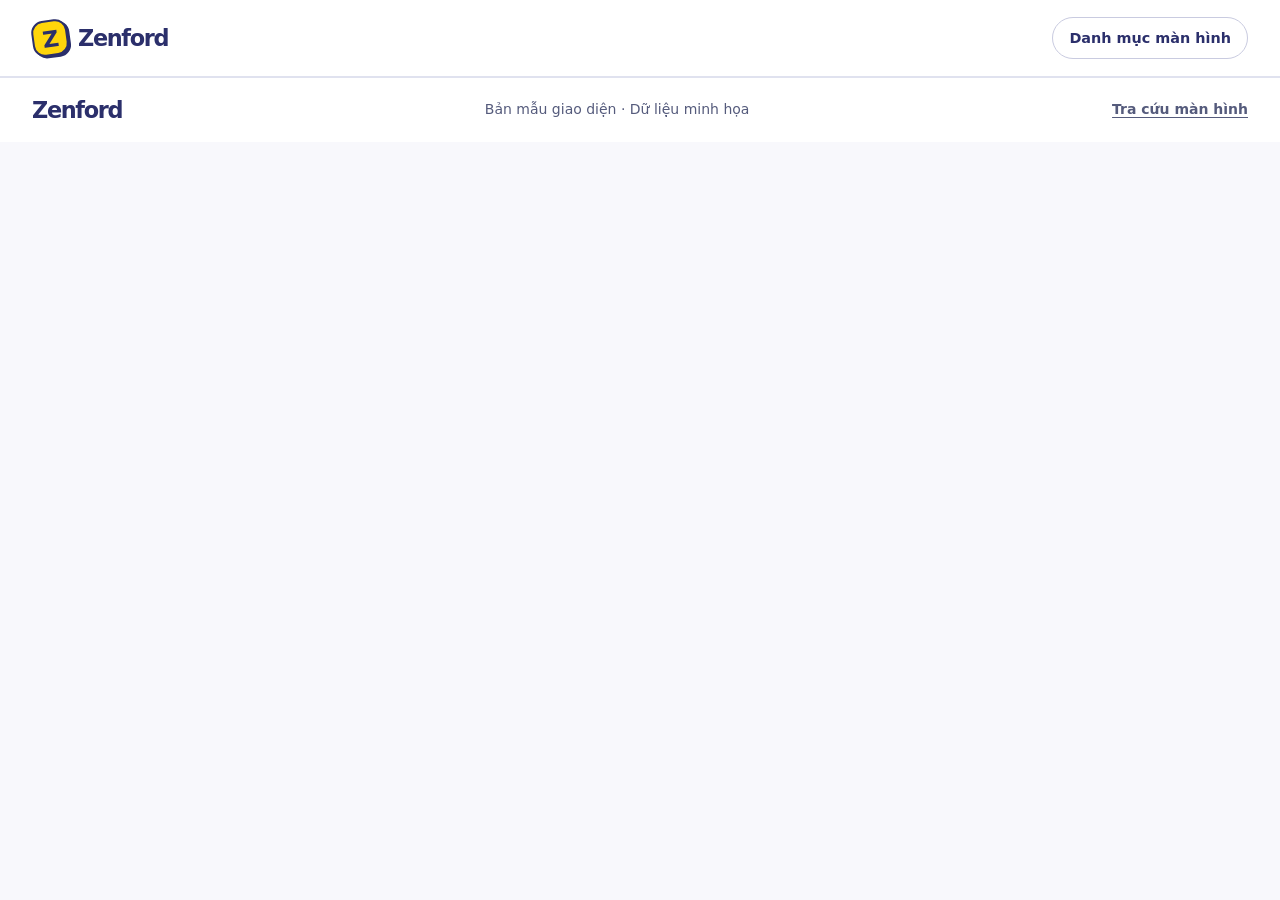
==== index.html @ 28d01273 "update" ====
<!doctype html>
<html lang="vi">
<head>
<meta charset="utf-8">
<meta name="viewport" content="width=device-width, initial-scale=1">
<meta name="description" content="Bản mẫu giao diện Zenford với hành trình học ngoại ngữ, xưởng học thuật và tuyển dụng.">
<title>Zenford · Bản mẫu giao diện</title>
<style>
:root{
  --ink:#2b2f6b;--text:#323759;--muted:#555b7c;--line:#e0e2ef;--page:#f8f8fc;
  --white:#fff;--lav:#f0eaff;--lav-deep:#dfd3ff;--sky:#ddf4ff;--mint:#dcf7e9;
  --yellow:#ffd50b;--butter:#fff5c9;--peach:#ffebe2;--green:#18634c;--red:#972f43;
  --r:22px;--shadow:0 9px 25px #2b2f6b0a;
  font:16px/1.55 "Segoe UI",system-ui,sans-serif;color:var(--text);background:var(--page);
}
*,*::before,*::after{box-sizing:border-box}
body,h1,h2,h3,p{margin:0}
h1,h2,h3,strong,b{color:var(--ink)}
h1,h2,h3{line-height:1.14;letter-spacing:-.035em}
h1{font-size:clamp(2rem,4.1vw,3.25rem);font-weight:800}
h2{font-size:clamp(1.35rem,2.5vw,1.8rem);font-weight:800}
h3{font-size:1.13rem}
a{color:var(--ink);text-decoration:none}
button,input,textarea,select{font:inherit;color:inherit}
button{cursor:pointer}
button:disabled{cursor:default;opacity:.55}
input:not([type=radio],[type=checkbox]),textarea,select{width:100%;min-width:0;border:1px solid #bdbfda;border-radius:12px;background:white;padding:10px 12px}
input[type=checkbox],input[type=radio]{accent-color:var(--ink)}
textarea{resize:vertical}
select{appearance:none;padding-right:30px;background:linear-gradient(45deg,transparent 50%,var(--ink) 51%) calc(100% - 16px) 50%/5px 5px no-repeat,linear-gradient(135deg,var(--ink) 50%,transparent 51%) calc(100% - 11px) 50%/5px 5px no-repeat,#fff}
input[type=file]{font-size:.875rem}
label{display:grid;gap:6px;font-size:.9rem;font-weight:650}
label.inline{display:flex;align-items:center;gap:8px}
:focus-visible{outline:3px solid #5846b4;outline-offset:3px}
[hidden]{display:none!important}
.skip{position:fixed;top:8px;left:8px;z-index:12;transform:translateY(-150%);background:white;padding:12px}
.skip:focus{transform:none}
.wrap{max-width:1320px;margin:auto;padding-inline:32px}
.top{background:white;border-bottom:1px solid var(--line)}
.top-inner{min-height:76px;display:flex;align-items:center;justify-content:space-between;gap:22px}
.brand{display:inline-flex;align-items:center;gap:10px;font-size:1.4rem;font-weight:850;letter-spacing:-.06em;white-space:nowrap}
.brand-mark{display:grid;place-items:center;width:36px;height:36px;border-radius:12px;transform:rotate(-8deg);background:var(--yellow);border:2px solid var(--ink);box-shadow:2px 2px 0 var(--ink);font-weight:900}
.nav,.actions,.chips{display:flex;align-items:center;gap:10px;flex-wrap:wrap}
.nav{gap:6px}
.nav a{padding:8px 12px;border-radius:11px;font-weight:700;font-size:.9rem}
.nav a:hover,.nav a[aria-current]{background:var(--lav)}
.button{display:inline-flex;align-items:center;justify-content:center;gap:7px;min-height:42px;padding:8px 16px;border:1px solid #c9cbe0;border-radius:999px;background:white;color:var(--ink);font-size:.9rem;font-weight:750;text-align:center}
.button:hover{background:var(--lav)}
.button.primary{background:var(--yellow);border:2px solid var(--ink);box-shadow:3px 3px 0 var(--ink)}
.button.primary:hover{background:#ffe052}
.button.dark{color:white;background:var(--ink);border-color:var(--ink)}
.button.danger{color:var(--red);border-color:#e4a3ae}
.button.small{min-height:34px;padding:4px 12px}
.pill{display:inline-flex;align-items:center;word-break:normal;gap:5px;padding:3px 9px;font-size:.8125rem;border-radius:99px;background:var(--lav);color:var(--ink);font-weight:750}
.pill.mint,.note.mint{background:var(--mint);color:var(--green)}
.pill.warn,.note.warn{background:var(--butter);color:#6b4600}
.pill.red,.note.red{background:#fde9ed;color:var(--red)}
.pill.gray{background:#eeeff5;color:var(--muted)}
.muted{color:var(--muted)}
.subtle,small{font-size:.875rem;color:var(--muted)}
.eyebrow{font-size:.78rem;font-weight:800;letter-spacing:.09em;text-transform:uppercase;color:#514485}
.hero{display:grid;grid-template-columns:1.12fr .88fr;align-items:center;gap:30px;background:var(--lav);border:1px solid var(--lav-deep);border-radius:34px;padding:clamp(24px,5vw,70px);min-height:390px;overflow:hidden}
.hero h1{font-size:clamp(2.75rem,6.3vw,5.4rem);line-height:.99;letter-spacing:-.069em;margin:12px 0 18px}
.highlight{background:linear-gradient(transparent 73%,#ffe77b 0);box-decoration-break:clone}
.hero p{max-width:54ch;margin-bottom:24px}
.visual{min-height:300px;position:relative;isolation:isolate;display:grid;align-items:center}
.visual-art{display:block;width:100%;height:100%;object-fit:cover;border-radius:26px;position:absolute;inset:0;z-index:-1}
.visual-board{background:white;border:1.5px solid var(--ink);box-shadow:6px 7px 0 #bbaae8;border-radius:20px;padding:18px;margin:auto;width:min(290px,88%);transform:rotate(4deg)}
.visual.has-art .visual-board{align-self:end;margin:0 0 0 auto;width:min(240px,72%);padding:13px;transform:rotate(3deg)}
.fake-progress,progress{width:100%;height:9px;border-radius:999px;background:#e8e3f6;overflow:hidden;border:0;display:block;accent-color:#6652ac}
.fake-progress>span{display:block;height:100%;background:#8062d1;border-radius:999px}
.section{margin-top:30px}
.section-title{display:flex;justify-content:space-between;align-items:baseline;gap:12px;margin-bottom:14px;flex-wrap:wrap}
.tiles,.grid2,.grid3,.grid4{display:grid;gap:16px;align-items:start}
.tiles,.grid3{grid-template-columns:repeat(3,minmax(0,1fr))}
.grid2{grid-template-columns:repeat(2,minmax(0,1fr))}
.grid4{grid-template-columns:repeat(4,minmax(0,1fr))}
.tiles{align-items:stretch}
.tile{display:flex;flex-direction:column;align-items:flex-start;gap:11px;min-height:200px;padding:22px;border:1px solid var(--line);border-radius:var(--r);background:white;box-shadow:var(--shadow)}
.tile:hover{border-color:#8878bf;box-shadow:0 8px 24px #2b2f6b16}
.tile .end{margin-top:auto;font-size:.875rem;font-weight:800;color:var(--ink)}
.tile-icon,.avatar{display:inline-grid;place-items:center;width:42px;height:42px;border-radius:13px;background:var(--lav);color:var(--ink);font-weight:850;flex:none}
.tile-icon.mint,.avatar.mint{background:var(--mint)}
.tile-icon.sky{background:var(--sky)}
.tile-icon.yellow,.avatar.yellow{background:var(--butter)}
.home{padding-top:28px;padding-bottom:48px}
.workspace{display:grid;grid-template-columns:236px minmax(0,1fr);gap:25px;padding-top:25px;padding-bottom:40px}
.side{border:1px solid var(--line);background:white;border-radius:var(--r);padding:14px;position:sticky;top:16px;max-height:calc(100vh - 35px);overflow:auto}
.side-title{padding:8px 8px 13px;border-bottom:1px solid var(--line);margin-bottom:8px}
.side a{display:block;border-radius:10px;padding:9px 10px;font-size:.875rem;font-weight:700}
.side a:hover,.side a[aria-current]{background:var(--lav)}
.side .divider{margin:10px 0;border-top:1px solid var(--line)}
.stack{display:grid;gap:16px;align-content:start;min-width:0}
.compact{gap:9px}
.head{display:flex;justify-content:space-between;align-items:end;gap:15px;flex-wrap:wrap;margin-bottom:6px}
.head h1{margin:5px 0 6px}
.bread{font-size:.875rem;font-weight:700;color:var(--muted);display:flex;gap:8px;align-items:center;flex-wrap:wrap}
.card{padding:20px;border:1px solid var(--line);border-radius:var(--r);background:white;box-shadow:var(--shadow);min-width:0}
.card.tinted{background:var(--lav);border-color:var(--lav-deep)}
.card.sky{background:var(--sky)}
.card.mint{background:var(--mint)}
.card p + p{margin-top:8px}
.split{display:grid;grid-template-columns:minmax(0,1.65fr) minmax(235px,1fr);gap:16px;align-items:start}
.note{border-radius:13px;padding:11px 13px;background:var(--lav);font-size:.9rem}
.note strong{color:inherit}
.stepbar{display:flex;flex-wrap:wrap;gap:8px}
.stepbar a{flex:1 1 135px;padding:10px 12px;background:white;border:1px solid var(--line);border-radius:13px;font-size:.9rem;font-weight:750}
.stepbar a[aria-current]{border-color:#8774ca;background:var(--lav)}
.stepbar .done{background:var(--mint)}
.row{display:flex;align-items:center;justify-content:space-between;gap:10px;flex-wrap:wrap}
.row.start{justify-content:flex-start}
.rule{border:0;border-top:1px solid var(--line);margin:0}
.option{display:flex;align-items:center;gap:10px;border:1px solid var(--line);padding:12px;border-radius:12px}
.option:has(input:checked){background:var(--lav);border-color:#8c79c9}
.dialogue{background:var(--lav);border-radius:18px 18px 18px 4px;padding:13px}
.dialogue.you{background:var(--sky);border-radius:18px 18px 4px 18px;margin-left:13%}
.table-scroll{overflow:auto}
table{width:100%;border-collapse:collapse;text-align:left;font-size:.9rem}
th,td{padding:10px 9px;border-bottom:1px solid var(--line);vertical-align:top}
th{font-weight:750;color:var(--ink);background:#f8f7fc}
td a,details a,.text-link{font-weight:750;text-decoration:underline;text-underline-offset:3px}
tr.selected td{background:var(--lav)}
th:first-child,td:first-child{padding-left:12px}
.metric{background:#f8f7fc;border:1px solid var(--line);border-radius:14px;padding:12px;min-width:0}
.metric b{display:block;font-size:1.65rem;line-height:1.15}
.timeline{list-style:none;margin:0;padding:0;display:grid;gap:9px}
.timeline li{display:grid;grid-template-columns:34px minmax(0,1fr) auto;align-items:center;gap:9px;padding:9px;border:1px solid var(--line);border-radius:13px}
.timeline li.active{background:var(--lav);border-color:#9b88d9}
.timeline .avatar{width:32px;height:32px;border-radius:10px;font-size:.875rem}
.timeline li p{line-height:1.25}
.history{border-left:2px solid #d9d0f6;margin:0 0 0 6px;padding-left:17px}
.history li{margin:7px 0}
.sheet{padding:18px;background:#faf9ff;border:1px solid var(--line);border-radius:13px}
blockquote{margin:3px 0 0;border-left:3px solid #c6b9ee;padding-left:11px;color:var(--muted);font-size:.9rem}
fieldset{margin:0;border:0;padding:0;min-width:0}
legend{margin-bottom:8px;font-weight:700;color:var(--ink)}
details summary{cursor:pointer;font-weight:760;color:var(--ink)}
details[open]>summary{margin-bottom:9px}
.linklist{list-style:none;padding:0;margin:0;display:grid;gap:5px}
.linklist a{display:block;border-radius:9px;padding:7px 8px;font-size:.875rem;background:#f8f7fc}
.linklist a:hover{background:var(--lav)}
.footer{background:white;border-top:1px solid var(--line)}
.foot-inner{display:flex;justify-content:space-between;align-items:center;gap:12px;flex-wrap:wrap;min-height:64px}
.toast{position:fixed;z-index:10;bottom:16px;right:16px;background:var(--ink);color:white;border-radius:14px;padding:11px 16px;max-width:min(430px,calc(100% - 32px));box-shadow:var(--shadow)}
dialog{width:min(460px,calc(100% - 28px));padding:22px;border:1px solid var(--line);border-radius:var(--r);color:var(--text);box-shadow:var(--shadow)}
dialog::backdrop{background:#201d48a3}
@media(max-width:1050px){.workspace{grid-template-columns:190px minmax(0,1fr);gap:16px}.wrap{padding-inline:22px}.hero{min-height:360px}.split{grid-template-columns:minmax(0,1.4fr) minmax(205px,1fr)}}
@media(max-width:790px){.top-inner{padding-block:10px;flex-wrap:wrap;gap:8px}.nav{order:3;width:100%;flex-wrap:nowrap;overflow:auto}.nav a{white-space:nowrap}.workspace{grid-template-columns:minmax(0,1fr)}.side{position:static;max-height:none;display:flex;gap:2px;overflow:auto;padding:8px}.side-title,.side .divider{display:none}.side a{white-space:nowrap}.hero{padding:26px;gap:12px}.visual{min-height:216px}.tiles,.grid3{grid-template-columns:repeat(2,minmax(0,1fr))}.grid4{grid-template-columns:repeat(2,minmax(0,1fr))}}
@media(max-width:550px){.wrap{padding-inline:14px}.hero,.split,.grid2,.tiles,.grid3{grid-template-columns:minmax(0,1fr)}.hero h1{font-size:clamp(2.4rem,10vw,3.6rem)}.visual{min-height:200px}.tile{min-height:auto}.card{padding:14px}.section{margin-top:22px}.timeline li{grid-template-columns:30px minmax(0,1fr)}.timeline li>.pill{grid-column:2;justify-self:start}.head{align-items:start}}
@media print{.top,.side,.footer,.skip,.actions,.toast{display:none!important}.workspace{display:block;padding:0}.card{box-shadow:none}.wrap{max-width:none}.page{background:white}}
</style>
</head>
<body>
<a class="skip" href="#main">Đến nội dung chính</a>
<header class="top"><div class="wrap top-inner">
  <a class="brand" href="#SCR-M08-01"><span class="brand-mark" aria-hidden="true">Z</span>Zenford</a>
  <nav class="nav" id="top-nav" aria-label="Hành trình chính"></nav>
  <a class="button" href="#danh-muc">Danh mục màn hình</a>
</div></header>
<main id="main" tabindex="-1"></main>
<footer class="footer"><div class="wrap foot-inner"><a class="brand" href="#SCR-M08-01">Zenford</a><span class="subtle">Bản mẫu giao diện · Dữ liệu minh họa</span><a class="text-link subtle" href="#danh-muc">Tra cứu màn hình</a></div></footer>
<div id="toast" class="toast" role="status" hidden></div>
<dialog id="decision"><form id="decision-form" class="stack"><h2 id="decision-title"></h2><div id="decision-fields" class="stack compact"></div><div class="actions"><button type="button" class="button" data-action="close-dialog">Hủy</button><button class="button primary" type="submit">Xác nhận</button></div></form></dialog>
<noscript><p class="wrap">Vui lòng bật JavaScript để mở danh mục và chuyển giữa các màn hình mẫu.</p></noscript>
<!-- UX-02 DATA -->
<script>
"use strict";
const data = JSON.parse(document.getElementById("ux-data").textContent);
const screens = new Map(data.screens.map(screen => [screen.id, screen]));
const main = document.getElementById("main");
const toast = document.getElementById("toast");
const dialog = document.getElementById("decision");
const shortcuts = [
  ["SCR-M42-01", "Học với AI", "A", "yellow", "Chuẩn bị trước buổi học", "Chẩn đoán nhanh, học phần còn yếu và luyện nói cùng AI Tutor.", "Mở Pre-class"],
  ["SCR-M16-03", "Xưởng học thuật", "✦", "mint", "Sản xuất học liệu", "Giao đề bài, chọn mô hình cho từng agent và xem cách bản nháp được sửa qua kiểm định.", "Mở xưởng học thuật"],
  ["SCR-M29-04", "AI review CV", "CV", "sky", "Đánh giá hồ sơ ứng viên", "Đối chiếu điểm AI với bằng chứng trong CV và ghi nhận quyết định của Nhân sự.", "Mở bảng xếp hạng"]
];
const featuredPortals = {
  "Website công khai":"SCR-M08-01", "Cổng học viên":"SCR-M42-01", "Màn học AI":"SCR-M42-02",
  "Cổng giáo viên":"SCR-M42-05", "Admin CRM":"SCR-M16-03"
};
const groupEntries = {
  "Học liệu":"SCR-M16-03","Nhân sự":"SCR-M29-04","Cấu hình AI":"SCR-M17-01",
  "Lịch dạy":"SCR-M42-05","Pre-class":"SCR-M42-02"
};
const escape = value => String(value ?? "").replace(/[&<>"']/g, char => ({
  "&":"&amp;","<":"&lt;",">":"&gt;",'"':"&quot;","'":"&#39;"
})[char]);
const fold = value => String(value ?? "").normalize("NFD").replace(/[\u0300-\u036f]/g, "").toLowerCase().replaceAll("đ", "d");
const link = (id, label, style = "") => `<a class="button ${style}" href="#${id}">${escape(label)}</a>`;
const button = (action, label, style = "") => `<button type="button" class="button ${style}" data-action="${action}">${escape(label)}</button>`;
const pill = (label, style = "") => `<span class="pill ${style}">${escape(label)}</span>`;
const note = (content, style = "") => `<div class="note ${style}">${content}</div>`;
const card = (content, style = "") => `<section class="card stack ${style}">${content}</section>`;
const table = (columns, rows) => `<div class="table-scroll" tabindex="0" role="region" aria-label="Bảng dữ liệu mẫu"><table><thead><tr>${columns.map(c => `<th scope="col">${escape(c)}</th>`).join("")}</tr></thead><tbody>${rows.map(row => `<tr${row.selected ? ' class="selected"' : ""}>${row.map(cell => `<td>${cell}</td>`).join("")}</tr>`).join("")}</tbody></table></div>`;
const options = (items, selected) => items.map(item => `<option${item === selected ? " selected" : ""}>${escape(item)}</option>`).join("");
const field = (label, values, selected) => `<label>${escape(label)}<select>${options(values, selected)}</select></label>`;
const metric = (value,label) => `<div class="metric"><b>${escape(value)}</b><span class="subtle">${escape(label)}</span></div>`;
const routeFamily = id => {
  if (/^SCR-M42-|^pre-done$/.test(id)) return "pre";
  if (/^SCR-M1[67]-/.test(id)) return "academic";
  if (/^SCR-M29-/.test(id)) return "cv";
  return "";
};

function pageHeading(screen, title = screen.name, summary = screen.purpose, actions = "") {
  return `<header class="head"><div><div class="bread"><a href="#danh-muc">Danh mục</a><span aria-hidden="true">/</span><span>${escape(screen.portal)}</span></div><h1>${escape(title)}</h1><p class="muted">${escape(summary)}</p></div>${actions ? `<div class="actions">${actions}</div>` : ""}</header>`;
}

const familyMenus = {
  pre: [["SCR-M42-01","Việc hôm nay"],["SCR-M42-02","Chẩn đoán"],["SCR-M42-03","Dạy nền"],["SCR-M42-04","Luyện tập"],["SCR-M42-05","Tiến độ của lớp"],["SCR-M42-07","Báo cáo giáo viên"]],
  academic: [["SCR-M16-03","Đề bài học thuật"],["SCR-M16-04","Tạo đề bài"],["SCR-M17-04","Pipeline AI"],["SCR-M17-03","Cấu hình agent"],["SCR-M17-07","Báo cáo kiểm định"],["SCR-M17-08","Duyệt thủ công"]],
  cv: [["SCR-M29-02","Tin tuyển dụng"],["SCR-M29-01","Trang ứng tuyển"],["SCR-M29-03","Tiêu chí lọc CV"],["SCR-M29-04","Xếp hạng CV"],["SCR-M29-07","Pipeline ứng viên"]]
};

function workspace(screen, content, additional = []) {
  const portal = data.nav.find(entry => entry.portal === screen.portal);
  const family = routeFamily(screen.id);
  const items = familyMenus[family] || (portal?.groups || []).map(group => {
    const target = group.codes.includes(screen.id) ? screen.id : groupEntries[group.name] || group.codes[0];
    return [target,group.name];
  });
  const links = [...items, ...additional].map(([id, label]) =>
    `<a href="#${id}"${screen.id === id ? ' aria-current="page"' : ""}>${escape(label)}</a>`).join("");
  return `<div class="wrap workspace"><aside><nav class="side" aria-label="Điều hướng khu vực"><div class="side-title"><strong>${escape(screen.portal)}</strong></div>${links}<div class="divider"></div><a href="#danh-muc">Danh mục màn hình</a></nav></aside><div class="stack">${content}</div></div>`;
}

function home() {
  return `<div class="wrap home">
    <section class="hero"><div><div class="eyebrow">Học ngoại ngữ trực tuyến</div><h1>Mỗi buổi học,<br><span class="highlight">một bước tiến.</span></h1>
    <p>Chuẩn bị với AI, thực hành cùng giáo viên và ôn lại theo tiến độ của em.</p>
    <div class="actions">${link("SCR-M42-01","Học với AI","primary")}${link("SCR-M08-03","Xem lộ trình")}</div></div>
    <div class="visual" id="home-visual"><div class="visual-board stack compact"><div class="row">${pill("Pre-class","mint")}<small>Tiếng Anh · A2</small></div>
    <h3>Ordering at a café</h3><div class="fake-progress" role="img" aria-label="Tiến độ minh họa, một trong ba phần"><span style="width:33%"></span></div><small>Chẩn đoán · Dạy nền · Luyện tập</small></div></div></section>
    <section class="section"><div class="section-title"><h2>Khám phá các hành trình</h2><a class="text-link subtle" href="#danh-muc">Xem toàn bộ màn hình</a></div>
    <div class="tiles">${shortcuts.map(([id,name,icon,tone,title,desc,cta]) => `<a class="tile" href="#${id}"><span class="tile-icon ${tone}" aria-hidden="true">${icon}</span><div class="eyebrow">${name}</div><h3>${title}</h3><p class="subtle">${desc}</p><span class="end">${cta}</span></a>`).join("")}</div></section>
    <section class="section"><div class="section-title"><h2>Lộ trình theo ngôn ngữ</h2></div><div class="actions">${["Tiếng Anh","Tiếng Trung","Tiếng Nhật","Tiếng Hàn","Tiếng Việt"].map(name=>link("SCR-M08-03",name)).join("")}${link("SCR-M08-05","Kiểm tra trình độ","dark")}</div></section>
  </div>`;
}

function catalog() {
  return `<div class="wrap home stack"><header class="head"><div><div class="bread"><a href="#SCR-M08-01">Trang chủ</a></div><h1>Danh mục màn hình</h1><p class="muted">Tìm theo tên, mã hoặc khu vực trong wireframe UX-02.</p></div></header>
  <div class="card grid2"><label>Tìm màn hình<input id="catalog-query" type="search" placeholder="Ví dụ: Pre-class, SCR-M17-04"></label><label>Khu vực<select id="catalog-portal">${options(["Tất cả khu vực", ...data.nav.map(p=>p.portal)])}</select></label></div>
  <div id="catalog-results" class="stack"></div></div>`;
}

function renderCatalogResults() {
  const query = fold(document.getElementById("catalog-query").value.trim());
  const portalFilter = document.getElementById("catalog-portal").value;
  let count = 0;
  const entries = data.nav.map(portal => {
    if (portalFilter !== "Tất cả khu vực" && portal.portal !== portalFilter) return "";
    let portalCount = 0;
    const groups = portal.groups.map(group => {
      const matches = group.codes.map(id => screens.get(id)).filter(screen =>
        fold([screen.id, screen.name, screen.menu, screen.modName, portal.portal].join(" ")).includes(query));
      count += matches.length;
      portalCount += matches.length;
      return matches.length ? `<details${query ? " open" : ""}><summary>${escape(group.name)} <small>· ${matches.length}</small></summary>
        <ul class="linklist">${matches.map(s => `<li><a href="#${s.id}">${escape(s.name)} <small>· ${s.id}</small></a></li>`).join("")}</ul></details>` : "";
    }).join("");
    return portalCount ? card(`<div class="row"><h2>${escape(portal.portal)}</h2>${link(featuredPortals[portal.portal] || portal.groups[0].codes[0],"Mở khu vực","small")}</div><div class="grid2">${groups}</div>`) : "";
  }).join("");
  document.getElementById("catalog-results").innerHTML = `<p role="status" class="subtle">${count} màn hình</p>${entries || card("<p>Không tìm thấy màn hình phù hợp.</p>")}`;
}

const demoValues = {
  "ngôn ngữ":"Tiếng Anh","trình độ":"A2","khối":"Giao tiếp hằng ngày","lớp":"ENG-A2-07","học viên":"Minh Anh",
  "trạng thái":"Đang xử lý","tên":"Giao tiếp tại quán cà phê","tiêu đề":"Giao tiếp tại quán cà phê","kỹ năng":"Nói",
  "ngày":"24/11/2026","thời gian":"18:30","email":"minh.anh@example.test","điểm":"82/100","số tiền":"450.000 ₫",
  "giá":"450.000 ₫","vai trò":"Điều phối","mã":"ZF-024","phiên bản":"v1.0","gói":"Học với AI"
};
const examplesByPortal = {
  "Website công khai":"Tiếng Anh giao tiếp A2",
  "Cổng học viên":"Minh Anh · ENG-A2-07",
  "Màn học AI":"Ordering at a café",
  "Cổng phụ huynh":"Minh Anh · Tiếng Anh A2",
  "Cổng giáo viên":"ENG-A2-07 · Buổi 05",
  "Cổng CTV":"Mã giới thiệu ZF-CTV-024",
  "Admin CRM":"Hồ sơ ZF-024",
  "Email/PDF mẫu":"Zenford · ENG-A2-07"
};
const fieldsFrom = (heading, limit = 5) => (heading.split(":").slice(1).join(":") || "")
  .split(/[,;]|\s+\/\s+/).map(item=>item.trim()).filter(Boolean).slice(0,limit);
const sampleFor = (fieldName, screen) => {
  const key = Object.keys(demoValues).find(label => fold(fieldName).includes(fold(label)));
  return key ? demoValues[key] : examplesByPortal[screen.portal] || "Zenford · ZF-024";
};

function screenNeighbors(screen) {
  const group = data.nav.find(p=>p.portal === screen.portal)?.groups.find(g=>g.codes.includes(screen.id));
  const related = data.screens.filter(s => s.id !== screen.id && s.mod === screen.mod);
  const ids = [...new Set([...(group?.codes || []), ...related.map(s => s.id)])].filter(id=>id !== screen.id);
  return ids.map(id => screens.get(id));
}

function genericComponent(item, screen, neighbors) {
  const normalized = fold(item);
  const kind = item.split(":")[0];
  const description = item.slice(kind.length + 1).trim();
  const fields = fieldsFrom(item);
  if (/^(nut|cac nut|thanh nut)/.test(normalized)) {
    const labels = (fields.length ? fields : [item.replace(/^(Các nút|Thanh nút|Nút)\s*/i,"")]).filter(Boolean);
    return `<div class="actions">${labels.map(label => {
      const key = fold(label);
      const exact = neighbors.find(screen => fold(screen.name) === key);
      const begins = key.length >= 4 && neighbors.find(screen => fold(screen.name).startsWith(key + " "));
      const target = exact || begins;
      return target ? link(target.id,label) : button("generic", label);
    }).join("")}</div>`;
  }
  if (/^(bang|danh sach|luoi)/.test(normalized) && fields.length > 1) {
    return card(`<h3>${escape(kind)}</h3>${table(fields,[fields.map(f=>escape(sampleFor(f,screen)))])}`);
  }
  if (/^(truong|form|bo loc|loc|chon|tim kiem|o tim)/.test(normalized)) {
    const labels = fields.length ? fields : [item.replace(/^(Trường|Form|Bộ lọc|Lọc|Chọn|Tìm kiếm|Ô tìm)\s*/i,"") || kind];
    return card(`<div class="grid2">${labels.map(name => /^(bo loc|loc|chon)/.test(normalized)
      ? field(name, ["Chọn…",sampleFor(name,screen)])
      : `<label>${escape(name)}<input placeholder="${escape(sampleFor(name,screen))}"></label>`).join("")}</div>`);
  }
  return card(`<h3>${escape(description ? kind : item)}</h3>${description ? `<p>${escape(description)}</p>` : ""}<small>${escape(examplesByPortal[screen.portal] || "Dữ liệu mẫu Zenford")}</small>`);
}

function genericScreen(screen) {
  const neighbors = screenNeighbors(screen);
  const components = screen.el.map(item => genericComponent(item,screen,neighbors)).join("");
  const context = card(`<h3>Màn hình liên quan</h3><ul class="linklist">${neighbors.slice(0,10).map(s=>`<li><a href="#${s.id}">${escape(s.name)}</a></li>`).join("") || '<li><a href="#danh-muc">Danh mục màn hình</a></li>'}</ul>
    <details><summary>Thông tin màn hình</summary><p class="subtle">${screen.id} · ${escape(screen.modName)} · ${screen.doc}</p><p class="subtle">${escape(screen.users)}</p></details>`);
  return workspace(screen, pageHeading(screen) + `<div class="split"><div class="stack">${components}</div>${context}</div>`);
}
const preSteps = [["SCR-M42-02","Chẩn đoán"],["SCR-M42-03","Dạy nền"],["SCR-M42-04","Luyện tập"]];
const preState = { question:0, answer:"", responded:false, alternate:false, explanation:"", spoken:false, transcript:false, complete:false };
const quiz = [
  { type:"Trắc nghiệm", prompt:"Em muốn gọi một ly trà. Em sẽ nói câu nào?",
    choices:["I want that tea.","I’d like a cup of tea, please.","Give me a tea."], feedback:"“I’d like…” là cách gọi món lịch sự." },
  { type:"Viết ngắn", prompt:"Điền phần còn thiếu. “_____ I have a coffee, please?”", feedback:"“Could I have…?” là một cách khác để gọi món." },
  { type:"Nói", prompt:"Nói câu “I’d like a hot chocolate, please.”", feedback:"Kết quả minh họa · Em nhận biết được mẫu câu, cần luyện trọng âm trong “chocolate”." }
];

function preBar(active, done = false) {
  const index = preSteps.findIndex(([id]) => id === active);
  return `<nav class="stepbar" aria-label="Tiến độ Pre-class">${preSteps.map(([id,label],i)=>`<a href="#${id}"${id===active?' aria-current="step"':""} class="${done || (index >= 0 && i < index) ? "done":""}">${i+1}. ${label}</a>`).join("")}</nav>`;
}

function preHome(screen) {
  const ongoing = preState.question || preState.responded || preState.answer;
  const next = preState.complete ? "pre-done" : "SCR-M42-02";
  return workspace(screen,pageHeading(screen,"Việc hôm nay","Tiếng Anh A2 · ENG-A2-07")
    + card(`<div class="row">${pill("Pre-class","mint")}${preState.complete ? pill("Đã hoàn thành","mint") : pill("Đến hạn hôm nay","warn")}</div>
      <h2>Ordering at a café</h2><p>Buổi 05 · Giao tiếp hằng ngày</p>
      <div class="chips">${pill("Hạn hoàn thành 17:30","gray")}${pill("Lớp bắt đầu 18:30","gray")}${pill("Khoảng 12 phút","gray")}</div>
      ${preBar("",preState.complete)}
      <div class="actions">${link(next,preState.complete ? "Xem bài đã hoàn thành" : ongoing ? "Tiếp tục Pre-class" : "Bắt đầu Pre-class","primary")}${link("SCR-M43-01","Xem buổi học")}</div>`,"tinted")
    + `<div class="grid2">${card(`<h3>Lịch học</h3><p>Thứ Ba, 24/11 · 18:30–19:15</p>${link("SCR-M39-07","Xem lịch học","small")}`)}
      ${card(`<h3>Vở học</h3><p>Lưu cấu trúc câu và lỗi phát âm để ôn lại.</p>${link("SCR-M48-01","Mở vở học","small")}`)}</div>`);
}

function diagnose() {
  if (preState.question === quiz.length) {
    return card(`<h2>Kết quả chẩn đoán</h2><div class="grid2">
      ${note("<strong>Đã vững</strong><br>Từ vựng đồ uống và mẫu gọi món quen thuộc.","mint")}
      ${note("<strong>Cần luyện thêm</strong><br>Cách nói lịch sự và trọng âm của “chocolate”.","warn")}
      </div><div class="actions">${link("SCR-M42-03","Học phần chưa vững","primary")}${button("pre-reset","Làm lại chẩn đoán")}</div>`);
  }
  const item = quiz[preState.question];
  const input = item.choices
    ? `<fieldset class="stack compact"><legend>Chọn một đáp án</legend>${item.choices.map((choice,i) =>
       `<label class="option"><input type="radio" name="quiz-option" value="${i}"${preState.answer===String(i)?" checked":""}${preState.responded?" disabled":""}>${escape(choice)}</label>`).join("")}</fieldset>`
    : item.type === "Viết ngắn"
      ? `<label>Câu trả lời<input id="pre-answer" value="${escape(preState.answer)}" placeholder="Nhập câu trả lời" ${preState.responded?"disabled":""}></label>`
      : `<div class="actions">${button("pre-record","Dùng bản ghi mẫu")}</div>${preState.answer ? note("Bản ghi mẫu · “I’d like a hot chocolate, please.”") : ""}`;
  return card(`<div class="row">${pill(item.type,"gray")}<small>Câu ${preState.question+1} / ${quiz.length}</small></div>
    <h2>${item.prompt}</h2>${input}
    ${preState.responded ? note(item.feedback,"mint") : ""}
    <div class="actions">${preState.responded ? button("pre-next",preState.question===quiz.length-1 ? "Xem kết quả" : "Câu tiếp theo","primary") : button("pre-check","Kiểm tra câu trả lời","primary")}</div>`);
}

function teach() {
  return card(`<div class="row">${pill("Agent dạy nền")}${pill("Tiếng Việt · Giải thích","gray")}</div>
    <h2>Gọi món một cách lịch sự</h2>
    <p>${preState.alternate ? "Hãy tưởng tượng em đang nói với nhân viên. Bắt đầu bằng “Could I have…?”, thêm món em muốn và kết thúc bằng “please”." : "Em dùng “I’d like…” để nói mình muốn gì. Thêm “please” ở cuối để lời gọi món lịch sự hơn."}</p>
    <div class="dialogue"><strong>${preState.alternate ? "Could I have a hot chocolate, please?" : "I’d like a cup of tea, please."}</strong><br><small>${preState.alternate ? "Cho em một ly sô-cô-la nóng được không ạ?" : "Cho em một ly trà ạ."}</small></div>
    <div class="actions">${button("pre-transcript",preState.transcript ? "Ẩn lời đọc mẫu" : "Xem lời đọc mẫu")}${button("pre-alternate",preState.alternate ? "Xem cách giải thích ban đầu" : "Em chưa hiểu · Giải thích cách khác")}</div>
    ${preState.transcript ? note("Đọc theo nhịp · I’d LIKE / a CUP of TEA / PLEASE.") : ""}
    <label>Thử giải thích lại bằng lời của em<textarea id="pre-explanation" rows="2" placeholder="Em sẽ nói gì khi gọi một ly cà phê?">${escape(preState.explanation)}</textarea></label>
    <div class="actions">${link("SCR-M42-04","Sang luyện tập","primary")}${button("pre-teacher-flag","Ghi chú cần giáo viên")}</div>`);
}

function practice() {
  return card(`<div class="row">${pill("Agent luyện tập")}${pill("Đóng vai · Nói","gray")}</div>
    <h2>Em là khách ở quán cà phê</h2><p>Gọi một ly sô-cô-la nóng và trả lời khi nhân viên hỏi thêm.</p>
    <div class="dialogue"><strong>AI Tutor · Nhân viên</strong><br>Hi there! What can I get for you today?</div>
    ${preState.spoken ? '<div class="dialogue you"><strong>Em · Bản ghi mẫu</strong><br>I’d like a hot chocolate, please.</div><div class="dialogue"><strong>AI Tutor · Nhân viên</strong><br>Of course! Would you like that to go?</div>' : ""}
    <div class="actions">${button("pre-practice",preState.spoken ? "Thử lại" : "Dùng bản ghi mẫu","primary")}${button("pre-transcript",preState.transcript ? "Ẩn câu mẫu" : "Xem câu mẫu")}</div>
    ${preState.transcript ? note("Câu mẫu · I’d like a hot chocolate, please.") : ""}
    ${preState.spoken ? `<div class="sheet stack compact"><div class="row"><h3>Phản hồi phát âm mẫu</h3>${pill("82/100","mint")}</div><p>Nhấn âm đầu trong <mark>CHOC</mark>olate. Đọc theo nhịp “hot CHOC-lət”.</p><small>Lỗi mẫu sẽ xuất hiện trong Vở học khi em hoàn thành.</small></div>
    <div class="actions">${button("pre-complete","Hoàn thành Pre-class","primary")}</div>` : ""}`);
}

function preLesson(screen) {
  const stage = preSteps.findIndex(([id]) => id === screen.id);
  const lesson = [diagnose,teach,practice][stage]();
  const panel = card(`<div class="row start"><span class="avatar" aria-hidden="true">AI</span><div><h3>AI Tutor</h3><small>Tiếng Anh A2 · Buổi 05</small></div></div>
    <hr class="rule"><h3>Mục tiêu buổi học</h3><p>Gọi đồ uống, dùng “I’d like…” và luyện trọng âm.</p>
    ${stage === 1 ? note("Cần luyện thêm · Cách gọi món lịch sự và trọng âm của “chocolate”.","warn") : ""}
    <div class="actions">${link("SCR-M42-01","Về việc hôm nay","small")}</div>`);
  return workspace(screen,pageHeading(screen,preSteps[stage][1],"Pre-class · Ordering at a café") + preBar(screen.id) + `<div class="split">${lesson}${panel}</div>`);
}

const doneScreen = {id:"pre-done",portal:"Màn học AI",name:"Đã hoàn thành Pre-class",purpose:"Ordering at a café · Tiếng Anh A2"};

function preDone() {
  return workspace(doneScreen,pageHeading(doneScreen) + preBar("",true) + card(`<div>${pill("Hoàn thành","mint")}</div><h2>Em đã sẵn sàng cho buổi học</h2>
    <p>Em đã luyện gọi món và phát âm. Giáo viên có thể xem báo cáo mẫu trước buổi học.</p>
    ${note("Vở học · Nhấn âm đầu trong “chocolate”.","mint")}
    <div class="actions">${link("SCR-M42-01","Về việc hôm nay","primary")}${link("SCR-M42-07","Xem báo cáo giáo viên")}</div>`));
}

function preTeacher(screen) {
  const status = preState.complete ? "Xong" : "Làm dở";
  const roster = [
    ["Minh Anh",pill(status,preState.complete?"mint":"warn"),preState.complete?"12 phút":"6 phút",preState.complete?"Luyện tập":"Dạy nền"],
    ["Khánh Linh",pill("Xong","mint"),"11 phút","Luyện tập"],
    ["Quang Huy",pill("Chưa làm","gray"),"—","Chưa bắt đầu"]
  ];
  return workspace(screen,pageHeading(screen,"Tiến độ Pre-class của lớp","ENG-A2-07 · Ordering at a café · 24/11 lúc 18:30")
    + `<div class="grid3">${metric(preState.complete?"2":"1","Xong")}${metric(preState.complete?"0":"1","Làm dở")}${metric("1","Chưa làm")}</div>`
    + card(`<div class="row"><h2>Học viên</h2><label>Trạng thái<select id="pre-roster">${options(["Tất cả","Xong","Làm dở","Chưa làm"])}</select></label></div>
    <div id="pre-roster-table">${table(["Học viên","Trạng thái","Thời lượng","Bước gần nhất"],roster)}</div>
    <div class="actions">${link("SCR-M42-07","Báo cáo Pre-class","primary")}${link("SCR-M42-06","Theo dõi và nhắc học viên")}</div>`));
}

function preReport(screen) {
  const email = screen.id === "SCR-M42-08";
  return workspace(screen,pageHeading(screen,email?"Email báo cáo Pre-class":"Báo cáo Pre-class","ENG-A2-07 · Ordering at a café")
    + card(`<div class="row">${pill(email?"Bản xem trước email":"Báo cáo lớp","mint")}<small>Cập nhật lúc 17:40 · 24/11/2026</small></div><h2>Cả lớp</h2>
    <p><strong>Lỗi thường gặp.</strong> Dùng “I want…” khi gọi món và nhấn sai trọng âm của “chocolate”.</p>
    ${note("<strong>Gợi ý trên lớp</strong><br>Ghép Minh Anh với Khánh Linh để tập hội thoại khách và nhân viên.")}
    <h3>Theo từng em</h3>${table(["Học viên","Đã vững","Cần luyện hoặc hỗ trợ"],[
      ["Minh Anh","Từ vựng đồ uống","Trọng âm của “chocolate”"],["Khánh Linh","Gọi món lịch sự","Câu hỏi mang đi"],
      ["Quang Huy","—",pill("Chưa đủ dữ liệu","warn")]
    ])}<div class="actions">${link("SCR-M43-01","Chuẩn bị lớp","primary")}${link(email?"SCR-M42-07":"SCR-M42-08",email?"Báo cáo đầy đủ":"Xem email mẫu")}</div>`));
}
const providerModels = {
  Claude:["Opus","Sonnet","Haiku"],
  ChatGPT:["GPT-5","GPT-5 mini","GPT-4o"],
  Gemini:["Gemini Pro","Gemini Flash","Gemini Flash-Lite"]
};
const productionBranches = ["Sách và bài tập","Đề và tiêu chí chấm","Audio","Hình, slide và video"];
const pipelineSteps = [
  ["Nghiên cứu","Agent nghiên cứu","Tóm tắt đối tượng A2, mục tiêu giao tiếp và nguồn được phép sử dụng.","Gemini","Gemini Pro"],
  ["Thiết kế khung","Agent thiết kế khung","Khung 3 phần: từ vựng đồ uống, mẫu gọi món lịch sự và tình huống mang đi.","Claude","Opus"],
  ["Kịch bản","Agent viết kịch bản","Kịch bản vai khách và nhân viên với mẫu “I’d like…” và “Could I have…?”.","ChatGPT","GPT-5"],
  ["Sản xuất","Nhóm sản xuất","Bài tập, đề, audio và slide đã có bản nháp để kiểm định.","Gemini","Gemini Flash"],
  ["Kiểm định","Agent kiểm định","Đối chiếu mẫu câu, độ khó A2, đáp án, audio và quyền sử dụng.","Claude","Sonnet"],
  ["Kiểm định thủ công","Chuyên gia tiếng Anh","Chuyên gia kiểm tra bản audio đã sửa và danh sách kiểm tra trước khi chuyển duyệt.","",""]
];
const academic = {
  topic:"Giao tiếp tại quán cà phê", language:"Tiếng Anh", level:"A2", output:"Kịch bản, bài tập, audio và slide",
  active:0, mode:"ready", revision:1, returnReason:"", reviewed:false, approved:false,
  history:[], branchModels:productionBranches.map((_, i) => [
    ["Claude","Sonnet"],["ChatGPT","GPT-5 mini"],["Gemini","Gemini Flash"],["Gemini","Gemini Pro"]
  ][i]),
  models:pipelineSteps.slice(0,-1).map(step=>step.slice(3))
};
const academicTitle = () => escape(academic.topic);

function academicList(screen) {
  const list = table(["Đề bài","Ngôn ngữ","Cập nhật","Trạng thái"],[
    [`<a href="#SCR-M17-04">${academicTitle()}</a>`,escape(`${academic.language} · ${academic.level}`),"24/11/2026",pill(academic.approved?"Đã duyệt":academic.reviewed?"Chờ phê duyệt":academic.returnReason?"Cần chạy lại":"Đang sản xuất",academic.approved?"mint":"warn")],
    ["Giới thiệu bản thân và sở thích","Tiếng Nhật · N5","22/11/2026",pill("Nháp","gray")],
    ["Hỏi đường ở ga tàu","Tiếng Hàn · Sơ cấp","20/11/2026",pill("Đã phát hành","mint")]
  ]);
  return workspace(screen,pageHeading(screen,"Xưởng học thuật","Quản lý đề bài, tiến độ sản xuất và chất lượng học liệu.",link("SCR-M16-04","Tạo đề bài","primary"))
    + `<div class="grid3">${metric("3","Đề bài mẫu")}${metric(academic.approved?"0":"1","Đang xử lý")}${metric(academic.approved?"2":"1","Đã duyệt / phát hành")}</div>`
    + card(`<h2>Đề bài sản xuất</h2>${list}<div class="actions">${link("SCR-M17-04","Mở pipeline AI","primary")}${link("SCR-M17-03","Cấu hình từng agent")}${link("SCR-M16-08","Kho học liệu")}</div>`));
}

function academicBrief(screen) {
  return workspace(screen,pageHeading(screen,"Tạo đề bài học thuật","Giao một chủ đề cho nhóm AI và chọn người duyệt cuối.")
    + `<form id="brief-form" class="stack">${card(`<h2>Nội dung đề bài</h2>
      <label>Chủ đề<input name="topic" required maxlength="100" value="${academicTitle()}"></label>
      <div class="grid2"><label>Ngôn ngữ<select name="language">${options(["Tiếng Anh","Tiếng Trung","Tiếng Nhật","Tiếng Hàn","Tiếng Việt"],academic.language)}</select></label>
      <label>Trình độ<select name="level">${options(["A1","A2","B1","B2","N5","Sơ cấp"],academic.level)}</select></label></div>
      <label>Đầu ra và yêu cầu<textarea name="output" rows="3" required maxlength="300">${escape(academic.output)}</textarea></label>`)}
    ${card(`<h2>Quyền sử dụng và kiểm định</h2><div class="grid2">
    ${field("Tài liệu nguồn",["Tài liệu nội bộ Zenford · Đã xác nhận quyền","Tài liệu bên ngoài · Chờ xác minh"])}
    ${field("Bộ tiêu chuẩn",["Danh sách kiểm tra ngôn ngữ · v1.2","Checklist nội dung nhập môn · v1.0"])}
    ${field("Giao cho",["Pipeline AI học thuật"])}
    ${field("Người duyệt cuối",["Trưởng Học thuật · Theo ngôn ngữ đề bài"])}
    </div><div class="actions"><button type="submit" class="button primary">Giao đề bài cho pipeline</button>${link("SCR-M17-03","Chọn mô hình cho agent")}</div>`)}</form>`);
}

function providerControl(key, modelPair, name) {
  return `<div class="grid2"><label>Nhà cung cấp · ${escape(name)}<select data-provider="${key}">${options(Object.keys(providerModels),modelPair[0])}</select></label>
    <label>Mô hình · ${escape(name)}<select data-model="${key}">${options(providerModels[modelPair[0]],modelPair[1])}</select></label></div>`;
}

function agentSettings(screen) {
  return workspace(screen,pageHeading(screen,"Cấu hình agent học thuật","Chọn Claude, ChatGPT hoặc Gemini và mô hình phù hợp cho từng vai trò.",link("SCR-M17-04","Về pipeline","primary"))
    + card(`<h2>Các bước chính</h2>${pipelineSteps.slice(0,-1).map((step,i)=>providerControl(String(i),academic.models[i],step[1])).join("")}`)
    + card(`<h2>Các nhánh sản xuất</h2>${productionBranches.map((branch,i)=>providerControl(`branch-${i}`,academic.branchModels[i],branch)).join("")}`));
}

function pipelineState(index) {
  if (academic.approved || academic.reviewed || index < academic.active) return ["Đã hoàn thành","mint"];
  if (index > academic.active) return ["Chờ đến lượt","gray"];
  if (academic.mode === "gate" || index === 5) return ["Chờ người duyệt","warn"];
  if (academic.mode === "revise") return ["Cần chạy lại","red"];
  if (academic.mode === "running") return ["Đang thực hiện",""];
  return ["Sẵn sàng",""];
}

function academicPipeline(screen) {
  const index = academic.active;
  const step = pipelineSteps[index];
  const [state,tone] = pipelineState(index);
  const result = academic.mode === "running" || academic.mode === "gate" || index === 5;
  const canReturn = academic.mode === "running" && !academic.returnReason && [1,2,4].includes(index);
  const activities = academic.history.length
    ? academic.history.slice().reverse().map(event=>`<li>${escape(event)}</li>`).join("")
    : "<li>Đề bài đã sẵn sàng cho Agent nghiên cứu.</li>";
  const steps = `<ol class="timeline">${pipelineSteps.map(([title,agent],i)=>{
    const [label,tone] = pipelineState(i);
    return `<li class="${i===index?"active":""}"${i===index?' aria-current="step"':""}><span class="avatar${i<index || academic.reviewed?" mint":""}" aria-hidden="true">${i<index || academic.reviewed?"✓":i+1}</span><div><strong>${title}</strong><p class="subtle">${agent}</p></div>${pill(label,tone)}</li>`;
  }).join("")}</ol>`;
  let actions;
  if (academic.approved) actions = link("SCR-M16-08","Xem kho học liệu","primary");
  else if (academic.reviewed) actions = link("SCR-M17-08","Mở phê duyệt cuối","primary");
  else if (index === 5) actions = link("SCR-M17-08","Mở kiểm định thủ công","primary");
  else if (academic.mode === "gate") actions = button("academic-approve-gate","Chuyên gia duyệt","primary") + button("academic-return-human","Trả về");
  else if (academic.mode === "running") actions = button("academic-next",index===4?"Đạt kiểm định · Chuyển chuyên gia":"Hoàn thành bước","primary")
    + (canReturn ? button("academic-return-ai","Mô phỏng kiểm định trả về","danger") : "");
  else actions = button("academic-run",academic.mode==="revise"?"Chạy lại bước":"Chạy bước","primary");

  return workspace(screen,pageHeading(screen,"Pipeline đề bài",academic.topic,link("SCR-M17-03","Cấu hình agent"))
    + `<div class="split"><div class="stack">${card(`<div class="row"><div><div class="eyebrow">Tiến trình sản xuất</div><h2>${academicTitle()}</h2></div>${pill(`Bản v${academic.revision}`,"gray")}</div>${steps}`)}
    ${card(`<h3>Nhật ký bàn giao</h3><ul class="history">${activities}</ul>`)}</div>
    <div class="stack">${card(`<div class="row">${pill(state,tone)}<small>${escape(academic.language)} · ${escape(academic.level)}</small></div>
      <h2>${step[0]}</h2><p>${step[1]}</p>
      ${index<5?`<div class="chips">${academic.models[index].map(model=>pill(model,"gray")).join("")}</div>`:""}
      ${index===3 ? `<ul>${productionBranches.map((branch,i)=>`<li>${branch} <small>· ${academic.branchModels[i].join(" / ")}</small></li>`).join("")}</ul>` : ""}
      ${academic.returnReason && [3,4].includes(index) ? note(`<strong>Ghi chú sửa bản v${academic.revision}</strong><br>${escape(academic.returnReason)}`,"red") : ""}
      ${result ? note(`<strong>Đầu ra mẫu</strong><br>${academic.topic==="Giao tiếp tại quán cà phê" ? step[2] : `${academicTitle()} · ${escape(academic.output)}`}`) : ""}
      <div class="actions">${actions}</div>`,"tinted")}
      ${card(`<h3>Tài liệu của lần chạy</h3><div class="actions">${link("SCR-M17-07","Báo cáo kiểm định","small")}${link("SCR-M17-06","So sánh lần chạy","small")}${link("SCR-M17-05","Kết quả nghiên cứu","small")}</div>`)}</div></div>`);
}

function reviewAcademic(screen) {
  const manual = screen.id === "SCR-M17-08";
  const returned = academic.returnReason;
  const eligible = academic.active === 5 && !academic.approved;
  const title = manual ? academic.reviewed ? "Phê duyệt cuối" : "Kiểm định thủ công" : "Báo cáo kiểm định";
  return workspace(screen,pageHeading(screen,title,academic.topic,link("SCR-M17-04","Về pipeline"))
    + card(`<div class="row">${pill(manual?"Chuyên gia ngôn ngữ":"Agent kiểm định")}${academic.approved?pill("Đã phê duyệt","mint"):returned&&academic.revision===1?pill("Đề nghị sửa","warn"):pill(`Bản xem trước · v${academic.revision}`,"gray")}</div>
    <h2>Danh sách kiểm tra học liệu</h2>
    ${table(["Hạng mục","Kết quả mẫu","Ghi chú"],[
      ["Ngôn ngữ và độ khó",pill("Đạt","mint"),"Mẫu câu và từ vựng phù hợp trình độ bài."],
      ["Câu hỏi và đáp án",pill("Đạt","mint"),"Đáp án khớp bài luyện tập."],
      ["Audio",returned&&academic.revision===1?pill("Cần sửa","red"):pill("Mẫu kiểm tra","gray"),returned?escape(returned):"Đối chiếu lời đọc với kịch bản."],
      ["Quyền sử dụng",pill("Đạt","mint"),"Nguồn nội bộ đã xác nhận."]
    ])}
    <div class="actions">${manual && eligible ? (
      academic.reviewed ? button("academic-final","Trưởng Học thuật phê duyệt","primary") : button("academic-manual","Xác nhận kiểm định thủ công","primary")
    ) + button("academic-return-human","Trả về sản xuất","danger") : link(manual?"SCR-M17-04":"SCR-M17-08",manual?"Xem tiến độ pipeline":"Mở kiểm định thủ công","primary")}</div>`));
}

function academicComparison(screen) {
  return workspace(screen,pageHeading(screen,"So sánh lần chạy",academic.topic,link("SCR-M17-04","Về pipeline"))
    + card(`<h2>Phiên bản đầu ra</h2>${table(["Phiên bản","Hạng mục","Kết quả"],[
      ["v1","Audio · Câu 3",academic.returnReason?escape(academic.returnReason):"Bản nháp được tạo cho kiểm định."],
      ...(academic.revision>1?[[`v${academic.revision}`,"Audio · Câu 3","Đã tạo lại câu 3; bản nháp khác được giữ lại."]]:[])
    ])}`));
}
const candidates = [
  {id:"CV-024",name:"Nguyễn An",initial:"NA",file:"CV-024.pdf",score:86,flag:"",skills:["Giảng dạy tiếng Anh","Soạn giáo án","Phản hồi học viên"],experience:"3 năm giảng dạy tiếng Anh A2–B1 trực tuyến.",degree:"Cử nhân Ngôn ngữ Anh · TESOL 120 giờ.",scores:[36,24,16,10],
    evidence:["“Giảng dạy A2–B1 trực tuyến trong 3 năm.”","“TESOL 120 giờ.”","“Soạn giáo án giao tiếp và bài tập theo lớp.”","“Cử nhân Ngôn ngữ Anh.”"]},
  {id:"CV-025",name:"Trần Bình",initial:"TB",file:"CV-025.docx",score:73,flag:"Sát ngưỡng",skills:["Trợ giảng","Chữa bài","Điều phối lớp"],experience:"18 tháng trợ giảng lớp tiếng Anh thiếu niên.",degree:"Cử nhân Sư phạm Anh · Chứng chỉ B2.",scores:[27,18,18,10],
    evidence:["“18 tháng trợ giảng nhóm thiếu niên.”","“Chứng chỉ tiếng Anh B2.”","“Chuẩn bị bài tập và chữa bài theo nhóm.”","“Cử nhân Sư phạm Anh.”"]},
  {id:"CV-026",name:"Lê Chi",initial:"LC",file:"CV-026.pdf",score:null,flag:"Tệp khó đọc",skills:[],experience:"Chưa trích xuất được dữ liệu.",degree:"Chưa xác minh.",scores:[null,null,null,null],
    evidence:["Không có dữ liệu","Không có dữ liệu","Không có dữ liệu","Không có dữ liệu"]}
];
const criteria = [
  ["Kinh nghiệm giảng dạy",40,"Kinh nghiệm phù hợp với lớp A2 và dạy trực tuyến."],
  ["Chứng chỉ và ngoại ngữ",30,"Chứng chỉ liên quan đến vị trí."],
  ["Kỹ năng sư phạm",20,"Có bằng chứng soạn bài và phản hồi."],
  ["Học vấn",10,"Chuyên ngành phù hợp."]
];
const cv = {selected:"CV-024",filter:"Tất cả",edits:{},decisions:{}};
const selectedCandidate = () => candidates.find(person=>person.id===cv.selected);

function cvRankTable() {
  const rows = candidates.filter(person => cv.filter === "Tất cả" || (cv.filter === "Cần xem lại" ? person.flag : !person.flag)).map(person=>{
    const rank = person.score === null ? "—" : candidates.indexOf(person)+1;
    const row = [String(rank),`<button class="button small" type="button" data-action="cv-select" data-id="${person.id}" aria-pressed="${cv.selected===person.id}">${person.name}</button>`,
      person.score===null?"—":String(person.score),person.flag?pill(person.flag,"warn"):pill("Đã chấm","mint")];
    row.selected = person.id === cv.selected;
    return row;
  });
  return table(["Hạng","Ứng viên","Điểm AI","Kết quả"],rows);
}

function cvReview(screen) {
  const person = selectedCandidate();
  const edit = cv.edits[person.id];
  const decision = cv.decisions[person.id];
  const evidence = criteria.map(([title,max,desc],i) => {
    const score = person.scores[i];
    return `<div class="stack compact"><div class="row"><h3>${title}</h3>${pill(score===null?"Chưa có điểm":`${score}/${max}`,score===null?"warn":"gray")}</div>
      <small>${score===null?"Cần đối chiếu tệp gốc.":desc}</small><blockquote>${person.evidence[i]}</blockquote></div>`;
  }).join('<hr class="rule">');
  const original = card(`<div class="row"><h3>CV gốc</h3>${pill("Tệp mẫu","gray")}</div>
    <div class="sheet stack compact"><small>${person.file}</small><h3>${person.name}</h3><p>Ứng tuyển · Giáo viên tiếng Anh</p>
    <hr class="rule"><strong>Kinh nghiệm</strong><p>${person.experience}</p><strong>Học vấn &amp; chứng chỉ</strong><p>${person.degree}</p>
    <strong>Kỹ năng</strong><p>${person.skills.join(" · ") || "Chưa xác minh."}</p></div>`);
  return workspace(screen,pageHeading(screen,"AI review CV","Tuyển dụng · Giáo viên tiếng Anh trực tuyến",link("SCR-M29-03","Tiêu chí lọc CV"))
    + card(`<div class="row"><h2>Bảng xếp hạng</h2><label>Hiển thị<select id="cv-filter">${options(["Tất cả","Cần xem lại","Đã chấm"],cv.filter)}</select></label></div>
    <div id="cv-table">${cvRankTable()}</div><small>Rubric GV-ENG v1.2 · Ngưỡng mời mẫu 75/100 · Sát ngưỡng ±5 điểm</small>`)
    + card(`<div class="row"><div class="row start"><span class="avatar">${person.initial}</span><div><h2>${person.name}</h2><small>${person.id} · Giáo viên tiếng Anh</small></div></div>
    ${pill(decision?.status || (person.flag?"Cần xem lại":"AI đã chấm CV"),decision?.tone || (person.flag?"warn":"mint"))}</div>
    <div class="grid2">${metric(person.score===null?"—":`${person.score}/100`,"Điểm AI theo rubric")}${metric(edit?`${edit.score}/100`:"—","Điểm Nhân sự điều chỉnh")}</div>
    ${edit?note(`<strong>Lý do điều chỉnh</strong><br>${escape(edit.reason)}`):""}
    ${decision?note(`<strong>${escape(decision.status)}</strong><br>${escape(decision.reason)}`,decision.tone):""}
    <div class="actions">${button("cv-edit","Điều chỉnh điểm")}${button("cv-invite","Mời phỏng vấn AI","primary")}${button("cv-stop","Dừng hồ sơ","danger")}${link("SCR-M29-07","Xem pipeline ứng viên")}</div>`)
    + `<div class="grid2">${card(`<h2>Điểm và bằng chứng</h2>${evidence}`)}${original}</div>`);
}

function cvRubric(screen) {
  return workspace(screen,pageHeading(screen,"Tiêu chí lọc CV","Rubric GV-ENG v1.2 · Giáo viên tiếng Anh trực tuyến",link("SCR-M29-04","Về xếp hạng CV","primary"))
    + card(`<h2>Bộ tiêu chí đang dùng</h2>${table(["Tiêu chí","Mô tả","Trọng số","Bắt buộc"],criteria.map(([title,max,desc],i)=>[title,desc,`${max}%`,i===0?"Có":"—"]))}
    <div class="grid3">${metric("100%","Tổng trọng số")}${metric("75/100","Ngưỡng mời mẫu")}${metric("±5","Biên độ sát ngưỡng")}</div>`));
}

function cvJobs(screen) {
  return workspace(screen,pageHeading(screen,"Tin tuyển dụng","Nhân sự · Tuyển dụng AI",link("SCR-M29-01","Xem trang ứng tuyển"))
    + card(`<h2>Vị trí tuyển dụng</h2>${table(["Vị trí","Hồ sơ mẫu","Trạng thái"],[
      ['<a href="#SCR-M29-04">Giáo viên tiếng Anh trực tuyến</a>',"3 hồ sơ",pill("Đang tuyển","mint")],
      ["Chuyên viên học thuật","0 hồ sơ",pill("Nháp","gray")]])}
    <div class="actions">${link("SCR-M29-04","Xem bảng xếp hạng","primary")}${link("SCR-M29-03","Tiêu chí lọc CV")}</div>`));
}

function cvApplication(screen) {
  return workspace(screen,pageHeading(screen,"Ứng tuyển giáo viên tiếng Anh","Dạy trực tuyến · Chương trình giao tiếp A2")
    + `<form id="application-form">${card(`<h2>Hồ sơ ứng tuyển</h2><div class="grid2">
    <label>Họ và tên<input required autocomplete="off" placeholder="Nguyễn An"></label>
    <label>Email<input required type="email" autocomplete="off" placeholder="nguyen.an@example.test"></label></div>
    <p class="note">Biểu mẫu trình diễn dùng CV-024.pdf mẫu.</p>
    <label class="inline"><input type="checkbox" required>Tôi đồng ý với bước xử lý dữ liệu minh họa trong bản mẫu.</label>
    <div class="actions"><button class="button primary" type="submit">Gửi hồ sơ mẫu</button>${link("SCR-M29-04","Xem kết quả mẫu")}</div>`)}</form>`);
}

function cvPipeline(screen) {
  return workspace(screen,pageHeading(screen,"Pipeline ứng viên","Giáo viên tiếng Anh trực tuyến",link("SCR-M29-04","Về xếp hạng CV","primary"))
    + card(`<h2>Tiến trình tuyển dụng</h2>${table(["Ứng viên","Trạng thái","Ghi nhận của Nhân sự"],candidates.map(person=>{
      const record=cv.decisions[person.id];
      return [`<a href="#SCR-M29-04" data-candidate="${person.id}">${person.name}</a>`,pill(record?.status || "AI đã chấm CV",record?.tone || "gray"),escape(record?.reason || "—")];
    }))}<div class="actions">${link("SCR-M29-05","Bộ câu hỏi phỏng vấn")}${link("SCR-M29-06","Phiên phỏng vấn AI mẫu")}</div>`));
}

const custom = {
  "SCR-M08-01":home, "SCR-M42-01":preHome, "SCR-M42-02":preLesson, "SCR-M42-03":preLesson, "SCR-M42-04":preLesson,
  "SCR-M42-05":preTeacher, "SCR-M42-07":preReport, "SCR-M42-08":preReport,
  "SCR-M16-01":academicList, "SCR-M16-03":academicList, "SCR-M16-04":academicBrief, "SCR-M17-03":agentSettings,
  "SCR-M17-04":academicPipeline, "SCR-M17-06":academicComparison, "SCR-M17-07":reviewAcademic, "SCR-M17-08":reviewAcademic,
  "SCR-M29-01":cvApplication, "SCR-M29-02":cvJobs, "SCR-M29-03":cvRubric, "SCR-M29-04":cvReview, "SCR-M29-07":cvPipeline
};

function render(viewChanged = false) {
  const id = location.hash.slice(1) || "SCR-M08-01";
  if (id === "main") return;
  const screen = screens.get(id);
  const active = routeFamily(id);
  document.getElementById("top-nav").innerHTML = shortcuts.map(([target,name]) =>
    `<a href="#${target}"${active && active===routeFamily(target)?' aria-current="location"':""}>${name}</a>`).join("");
  if (id === "danh-muc") {
    main.innerHTML = catalog();
    renderCatalogResults();
  } else if (id === "pre-done") main.innerHTML = preDone();
  else if (screen) main.innerHTML = (custom[id] || genericScreen)(screen);
  else main.innerHTML = `<div class="wrap home">${card(`<h1>Không tìm thấy màn hình</h1>${link("danh-muc","Mở danh mục","primary")}`)}</div>`;
  document.title = `Zenford · ${main.querySelector("h1")?.textContent || "Bản mẫu giao diện"}`;
  if (viewChanged) {
    window.scrollTo({top:0});
    main.focus({preventScroll:true});
  }
}

function flash(text) {
  toast.textContent = text;
  toast.hidden = false;
  clearTimeout(flash.timeout);
  flash.timeout = setTimeout(()=>{toast.hidden=true},3500);
}

function updateView(control) {
  const action = control.dataset.action;
  render();
  const replacement = [...main.querySelectorAll("[data-action]")].find(item =>
    item.dataset.action === action && item.dataset.id === control.dataset.id);
  (replacement || main).focus({preventScroll:true});
}

function go(id) {
  if (location.hash === "#" + id) render();
  else location.hash = id;
}

const pipelineEvent = text => academic.history.push(text);
function advancePipeline() {
  const previous = academic.active;
  pipelineEvent(`${pipelineSteps[previous][1]} hoàn thành ${pipelineSteps[previous][0].toLowerCase()}.`);
  academic.active++;
  academic.mode = "ready";
  pipelineEvent(`Bàn giao cho ${pipelineSteps[academic.active][1]}.`);
}

let decisionHandler;
function openDecision(title, label, callback, {score = false, hint = ""} = {}) {
  document.getElementById("decision-title").textContent = title;
  const person = selectedCandidate();
  document.getElementById("decision-fields").innerHTML = `${hint ? `<p class="subtle">${escape(hint)}</p>` : ""}
    ${score ? `<label>Điểm Nhân sự / 100<input type="number" name="score" required min="0" max="100" value="${cv.edits[person.id]?.score ?? person.score ?? ""}"></label>` : ""}
    <label>${escape(label)}<textarea name="reason" required rows="3" maxlength="300"></textarea></label>`;
  decisionHandler = callback;
  dialog.showModal();
}

const actions = {
  "generic":()=>flash("Đây là thao tác minh họa. Xem màn hình liên quan để tiếp tục."),
  "close-dialog":()=>dialog.close(),
  "pre-reset":()=>{preState.question=0;preState.answer="";preState.responded=false;return true},
  "pre-record":()=>{preState.answer="sample";return true},
  "pre-check":()=>{
    if (!preState.answer.trim()) return flash("Em hãy trả lời câu hỏi trước.");
    preState.responded=true;return true;
  },
  "pre-next":()=>{preState.question++;preState.answer="";preState.responded=false;return true},
  "pre-alternate":()=>{preState.alternate=!preState.alternate;return true},
  "pre-transcript":()=>{preState.transcript=!preState.transcript;return true},
  "pre-teacher-flag":()=>flash("Đã ghi chú mẫu Cần giáo viên."),
  "pre-practice":()=>{preState.spoken=!preState.spoken;return true},
  "pre-complete":()=>{preState.complete=true;go("pre-done")},
  "academic-run":()=>{
    if (academic.mode==="revise") academic.revision++;
    academic.mode="running";
    pipelineEvent(`${pipelineSteps[academic.active][1]} bắt đầu bản v${academic.revision}.`);
    return true;
  },
  "academic-next":()=>{
    if (academic.active<3) {
      academic.mode="gate";
      pipelineEvent(`${pipelineSteps[academic.active][1]} nộp đầu ra cho chuyên gia.`);
    } else advancePipeline();
    return true;
  },
  "academic-approve-gate":()=>{pipelineEvent("Chuyên gia duyệt đầu ra.");advancePipeline();return true},
  "academic-return-ai":()=>{
    const from = academic.active;
    const to = from === 4 ? 3 : from;
    academic.returnReason = from===4 ? "Audio câu 3 thiếu từ “please” so với kịch bản. Tạo lại riêng câu này." :
      from===2 ? "Bổ sung một lượt thoại cho vai khách để đủ mục tiêu luyện nói." : "Bổ sung tiêu chí đạt cho khối luyện nói.";
    academic.active=to;
    academic.mode="revise";
    pipelineEvent(`AI kiểm định trả về ${pipelineSteps[to][0]}. ${academic.returnReason}`);
    return true;
  },
  "academic-return-human":()=>{
    openDecision("Trả về để chỉnh sửa","Lý do trả về",({reason})=>{
      const from=academic.active;
      academic.active=from===5?3:from;
      academic.reviewed=false;
      academic.mode="revise";academic.returnReason=reason;
      pipelineEvent(`Chuyên gia trả về ${pipelineSteps[academic.active][0]}. ${reason}`);
      go("SCR-M17-04");
    });
  },
  "academic-manual":()=>{academic.reviewed=true;pipelineEvent("Chuyên gia hoàn tất kiểm định thủ công. Chờ Trưởng Học thuật phê duyệt.");return true},
  "academic-final":()=>{academic.approved=true;pipelineEvent("Trưởng Học thuật phê duyệt học liệu.");go("SCR-M17-04")},
  "cv-select":control=>{cv.selected=control.dataset.id;return true},
  "cv-edit":()=>{
    const person=selectedCandidate();
    openDecision("Điều chỉnh điểm CV","Lý do điều chỉnh",({score,reason})=>{
      cv.edits[person.id]={score,reason};render();
    },{score:true,hint:`Giữ điểm AI gốc của ${person.name} trong hồ sơ mẫu.`});
  },
  "cv-invite":()=>{
    const person=selectedCandidate();
    openDecision("Mời phỏng vấn AI","Ghi chú của Nhân sự",({reason})=>{
      cv.decisions[person.id]={status:"Mời phỏng vấn AI",tone:"mint",reason};render();
    },{hint:"Ghi nhận bước tiếp theo trong pipeline mẫu."});
  },
  "cv-stop":()=>{
    const person=selectedCandidate();
    openDecision("Dừng hồ sơ","Lý do dừng",({reason})=>{
      cv.decisions[person.id]={status:"Dừng",tone:"red",reason};render();
    });
  }
};

document.addEventListener("click",event=>{
  if (event.target.closest(".skip")) {
    event.preventDefault();
    main.focus();
    return;
  }
  const candidate = event.target.closest("[data-candidate]");
  if (candidate) cv.selected = candidate.dataset.candidate;
  const control = event.target.closest("[data-action]");
  if (control && actions[control.dataset.action]?.(control)) updateView(control);
});

document.addEventListener("input",({target})=>{
  if (target.id==="catalog-query") renderCatalogResults();
  if (target.id==="pre-answer" || target.name==="quiz-option") preState.answer=target.value;
  if (target.id==="pre-explanation") preState.explanation=target.value;
});

const modelPair = key => key.startsWith("branch-") ? academic.branchModels[Number(key.slice(7))] : academic.models[Number(key)];
document.addEventListener("change",({target})=>{
  if (target.id==="catalog-portal") renderCatalogResults();
  if (target.id==="pre-roster") {
    document.querySelectorAll("#pre-roster-table tbody tr").forEach(row=>{
      row.hidden=target.value!=="Tất cả" && row.cells[1].textContent!==target.value;
    });
  }
  if (target.id==="cv-filter") {
    cv.filter=target.value;
    document.getElementById("cv-table").innerHTML=cvRankTable();
  }
  if (target.dataset.provider!==undefined) {
    const key=target.dataset.provider;
    const pair=modelPair(key);
    pair[0]=target.value;
    const models=providerModels[pair[0]];
    pair[1]=models[0];
    document.querySelector(`[data-model="${key}"]`).innerHTML=options(models,pair[1]);
  }
  if (target.dataset.model!==undefined) modelPair(target.dataset.model)[1]=target.value;
});

document.addEventListener("submit",event=>{
  const form=event.target;
  if (form.id==="decision-form") {
    event.preventDefault();
    const values=Object.fromEntries(new FormData(form));
    values.reason=values.reason.trim();
    if (!values.reason) return flash("Vui lòng nhập lý do hoặc ghi chú.");
    dialog.close();
    decisionHandler(values);
  }
  if (form.id==="brief-form") {
    event.preventDefault();
    const values=Object.fromEntries(new FormData(form));
    values.topic=values.topic.trim();
    values.output=values.output.trim();
    if (!values.topic || !values.output) return flash("Vui lòng nhập chủ đề và đầu ra.");
    Object.assign(academic,values,{active:0,mode:"ready",revision:1,returnReason:"",reviewed:false,approved:false,history:[`Đã giao đề bài “${values.topic}” cho AI Trưởng phòng.`]});
    go("SCR-M17-04");
  }
  if (form.id==="application-form") {
    event.preventDefault();
    cv.selected="CV-024";
    flash("Đã gửi hồ sơ mẫu.");
    go("SCR-M29-04");
  }
});

window.addEventListener("hashchange",()=>render(true));
render();
</script>
</body>
</html>
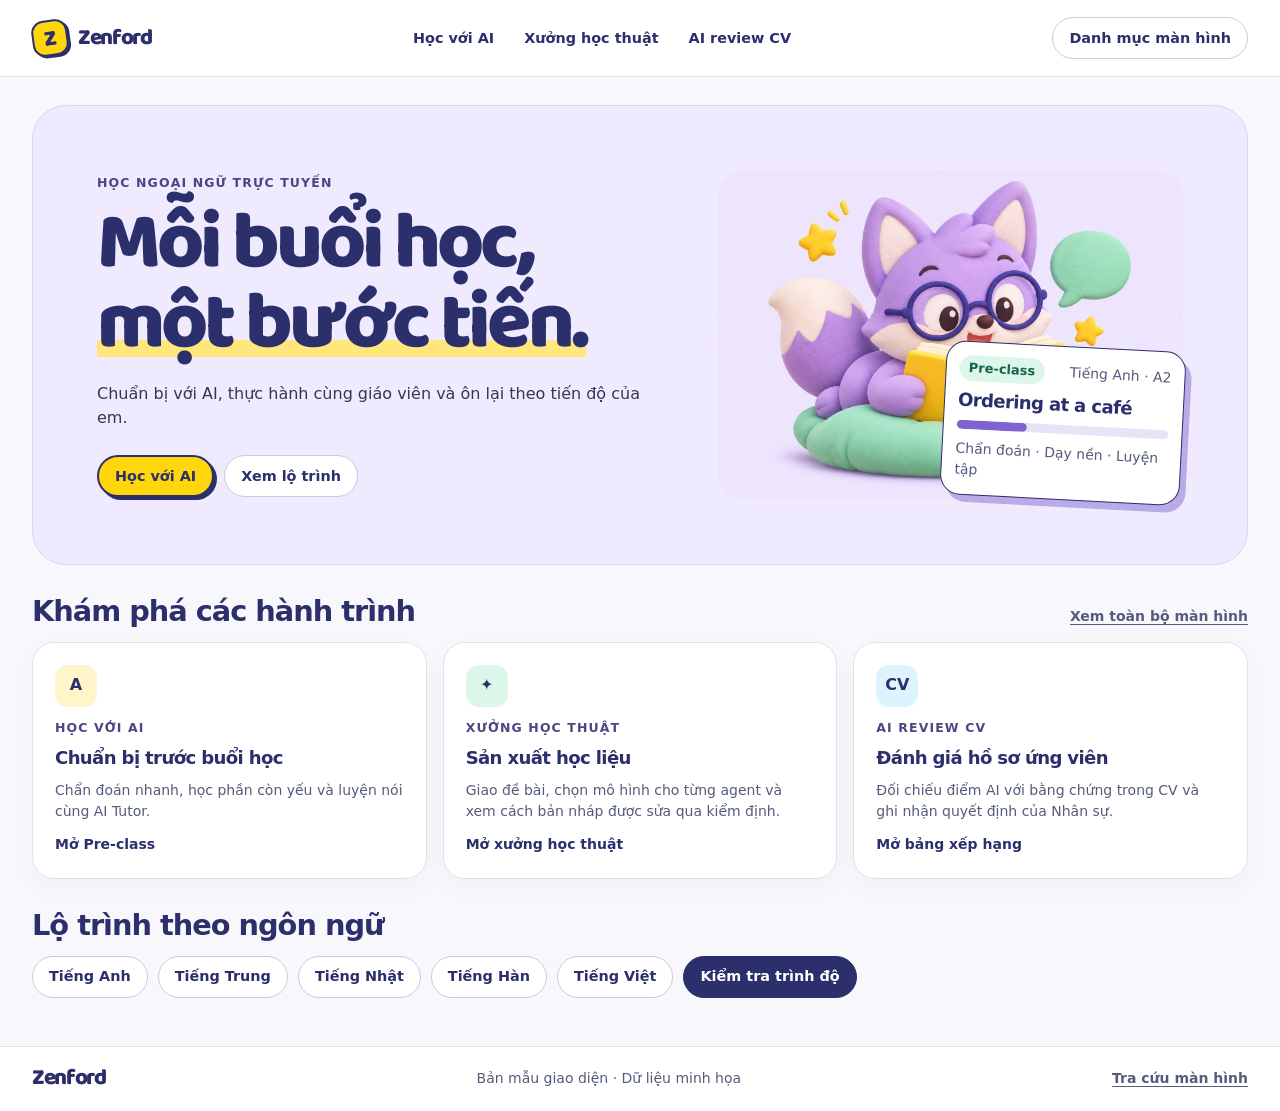
==== commit 7a7620d3: "update" ====
--- a/index.html
+++ b/index.html
@@ -5,7 +5,129 @@
 <meta name="viewport" content="width=device-width, initial-scale=1">
 <meta name="description" content="Bản mẫu giao diện Zenford với hành trình học ngoại ngữ, xưởng học thuật và tuyển dụng.">
 <title>Zenford · Bản mẫu giao diện</title>
+<!-- Baloo 2 font license
+﻿Copyright 2019 The Baloo 2 Project Authors (https://github.com/EkType/Baloo2)
+
+This Font Software is licensed under the SIL Open Font License, Version 1.1.
+This license is copied below, and is also available with a FAQ at:
+http://scripts.sil.org/OFL
+
+
+- -- -- -- -- -- -- -- -- -- -- -- -- -- -- -- -- -- -- -- -- -- -- -- -- -- -- -- -- --
+SIL OPEN FONT LICENSE Version 1.1 - 26 February 2007
+- -- -- -- -- -- -- -- -- -- -- -- -- -- -- -- -- -- -- -- -- -- -- -- -- -- -- -- -- --
+
+PREAMBLE
+The goals of the Open Font License (OFL) are to stimulate worldwide
+development of collaborative font projects, to support the font creation
+efforts of academic and linguistic communities, and to provide a free and
+open framework in which fonts may be shared and improved in partnership
+with others.
+
+The OFL allows the licensed fonts to be used, studied, modified and
+redistributed freely as long as they are not sold by themselves. The
+fonts, including any derivative works, can be bundled, embedded,
+redistributed and/or sold with any software provided that any reserved
+names are not used by derivative works. The fonts and derivatives,
+however, cannot be released under any other type of license. The
+requirement for fonts to remain under this license does not apply
+to any document created using the fonts or their derivatives.
+
+DEFINITIONS
+"Font Software" refers to the set of files released by the Copyright
+Holder(s) under this license and clearly marked as such. This may
+include source files, build scripts and documentation.
+
+"Reserved Font Name" refers to any names specified as such after the
+copyright statement(s).
+
+"Original Version" refers to the collection of Font Software components as
+distributed by the Copyright Holder(s).
+
+"Modified Version" refers to any derivative made by adding to, deleting,
+or substituting - - in part or in whole - - any of the components of the
+Original Version, by changing formats or by porting the Font Software to a
+new environment.
+
+"Author" refers to any designer, engineer, programmer, technical
+writer or other person who contributed to the Font Software.
+
+PERMISSION & CONDITIONS
+Permission is hereby granted, free of charge, to any person obtaining
+a copy of the Font Software, to use, study, copy, merge, embed, modify,
+redistribute, and sell modified and unmodified copies of the Font
+Software, subject to the following conditions:
+
+1) Neither the Font Software nor any of its individual components,
+in Original or Modified Versions, may be sold by itself.
+
+2) Original or Modified Versions of the Font Software may be bundled,
+redistributed and/or sold with any software, provided that each copy
+contains the above copyright notice and this license. These can be
+included either as stand-alone text files, human-readable headers or
+in the appropriate machine-readable metadata fields within text or
+binary files as long as those fields can be easily viewed by the user.
+
+3) No Modified Version of the Font Software may use the Reserved Font
+Name(s) unless explicit written permission is granted by the corresponding
+Copyright Holder. This restriction only applies to the primary font name as
+presented to the users.
+
+4) The name(s) of the Copyright Holder(s) or the Author(s) of the Font
+Software shall not be used to promote, endorse or advertise any
+Modified Version, except to acknowledge the contribution(s) of the
+Copyright Holder(s) and the Author(s) or with their explicit written
+permission.
+
+5) The Font Software, modified or unmodified, in part or in whole,
+must be distributed entirely under this license, and must not be
+distributed under any other license. The requirement for fonts to
+remain under this license does not apply to any document created
+using the Font Software.
+
+TERMINATION
+This license becomes null and void if any of the above conditions are
+not met.
+
+DISCLAIMER
+THE FONT SOFTWARE IS PROVIDED "AS IS", WITHOUT WARRANTY OF ANY KIND,
+EXPRESS OR IMPLIED, INCLUDING BUT NOT LIMITED TO ANY WARRANTIES OF
+MERCHANTABILITY, FITNESS FOR A PARTICULAR PURPOSE AND NONINFRINGEMENT
+OF COPYRIGHT, PATENT, TRADEMARK, OR OTHER RIGHT. IN NO EVENT SHALL THE
+COPYRIGHT HOLDER BE LIABLE FOR ANY CLAIM, DAMAGES OR OTHER LIABILITY,
+INCLUDING ANY GENERAL, SPECIAL, INDIRECT, INCIDENTAL, OR CONSEQUENTIAL
+DAMAGES, WHETHER IN AN ACTION OF CONTRACT, TORT OR OTHERWISE, ARISING
+FROM, OUT OF THE USE OR INABILITY TO USE THE FONT SOFTWARE OR FROM
+OTHER DEALINGS IN THE FONT SOFTWARE.
+
+-->
 <style>
+@font-face {
+  font-family: 'Baloo 2';
+  font-style: normal;
+  font-weight: 700 800;
+  font-display: swap;
+  src: url([data-uri]) format('woff2');
+  unicode-range: U+0102-0103, U+0110-0111, U+0128-0129, U+0168-0169, U+01A0-01A1, U+01AF-01B0, U+0300-0301, U+0303-0304, U+0308-0309, U+0323, U+0329, U+1EA0-1EF9, U+20AB;
+}
+@font-face {
+  font-family: 'Baloo 2';
+  font-style: normal;
+  font-weight: 700 800;
+  font-display: swap;
+  src: url([data-uri]) format('woff2');
+  unicode-range: U+0100-02BA, U+02BD-02C5, U+02C7-02CC, U+02CE-02D7, U+02DD-02FF, U+0304, U+0308, U+0329, U+1D00-1DBF, U+1E00-1E9F, U+1EF2-1EFF, U+2020, U+20A0-20AB, U+20AD-20C4, U+2113, U+2C60-2C7F, U+A720-A7FF;
+}
+@font-face {
+  font-family: 'Baloo 2';
+  font-style: normal;
+  font-weight: 700 800;
+  font-display: swap;
+  src: url([data-uri]) format('woff2');
+  unicode-range: U+0000-00FF, U+0131, U+0152-0153, U+02BB-02BC, U+02C6, U+02DA, U+02DC, U+0304, U+0308, U+0329, U+2000-206F, U+20AC, U+2122, U+2191, U+2193, U+2212, U+2215, U+FEFF, U+FFFD;
+}
+.hero h1,.brand{font-family:'Baloo 2','Segoe UI',sans-serif}
+
 :root{
   --ink:#2b2f6b;--text:#323759;--muted:#555b7c;--line:#e0e2ef;--page:#f8f8fc;
   --white:#fff;--lav:#f0eaff;--lav-deep:#dfd3ff;--sky:#ddf4ff;--mint:#dcf7e9;
@@ -32,6 +154,7 @@
 label{display:grid;gap:6px;font-size:.9rem;font-weight:650}
 label.inline{display:flex;align-items:center;gap:8px}
 :focus-visible{outline:3px solid #5846b4;outline-offset:3px}
+main:focus{outline:none}
 [hidden]{display:none!important}
 .skip{position:fixed;top:8px;left:8px;z-index:12;transform:translateY(-150%);background:white;padding:12px}
 .skip:focus{transform:none}
@@ -60,11 +183,12 @@
 .subtle,small{font-size:.875rem;color:var(--muted)}
 .eyebrow{font-size:.78rem;font-weight:800;letter-spacing:.09em;text-transform:uppercase;color:#514485}
 .hero{display:grid;grid-template-columns:1.12fr .88fr;align-items:center;gap:30px;background:var(--lav);border:1px solid var(--lav-deep);border-radius:34px;padding:clamp(24px,5vw,70px);min-height:390px;overflow:hidden}
-.hero h1{font-size:clamp(2.75rem,6.3vw,5.4rem);line-height:.99;letter-spacing:-.069em;margin:12px 0 18px}
-.highlight{background:linear-gradient(transparent 73%,#ffe77b 0);box-decoration-break:clone}
+.hero h1{font-size:clamp(2.75rem,6.3vw,5.4rem);line-height:.99;letter-spacing:-.047em;margin:12px 0 18px}
+.highlight{background:linear-gradient(transparent 63%,#ffe77b 63% 76%,transparent 76%);box-decoration-break:clone}
 .hero p{max-width:54ch;margin-bottom:24px}
 .visual{min-height:300px;position:relative;isolation:isolate;display:grid;align-items:center}
 .visual-art{display:block;width:100%;height:100%;object-fit:cover;border-radius:26px;position:absolute;inset:0;z-index:-1}
+.visual.has-art{min-height:330px}
 .visual-board{background:white;border:1.5px solid var(--ink);box-shadow:6px 7px 0 #bbaae8;border-radius:20px;padding:18px;margin:auto;width:min(290px,88%);transform:rotate(4deg)}
 .visual.has-art .visual-board{align-self:end;margin:0 0 0 auto;width:min(240px,72%);padding:13px;transform:rotate(3deg)}
 .fake-progress,progress{width:100%;height:9px;border-radius:999px;background:#e8e3f6;overflow:hidden;border:0;display:block;accent-color:#6652ac}
@@ -112,6 +236,7 @@
 .rule{border:0;border-top:1px solid var(--line);margin:0}
 .option{display:flex;align-items:center;gap:10px;border:1px solid var(--line);padding:12px;border-radius:12px}
 .option:has(input:checked){background:var(--lav);border-color:#8c79c9}
+audio{max-width:100%;height:42px}
 .dialogue{background:var(--lav);border-radius:18px 18px 18px 4px;padding:13px}
 .dialogue.you{background:var(--sky);border-radius:18px 18px 4px 18px;margin-left:13%}
 .table-scroll{overflow:auto}
@@ -147,6 +272,8 @@
 @media(max-width:1050px){.workspace{grid-template-columns:190px minmax(0,1fr);gap:16px}.wrap{padding-inline:22px}.hero{min-height:360px}.split{grid-template-columns:minmax(0,1.4fr) minmax(205px,1fr)}}
 @media(max-width:790px){.top-inner{padding-block:10px;flex-wrap:wrap;gap:8px}.nav{order:3;width:100%;flex-wrap:nowrap;overflow:auto}.nav a{white-space:nowrap}.workspace{grid-template-columns:minmax(0,1fr)}.side{position:static;max-height:none;display:flex;gap:2px;overflow:auto;padding:8px}.side-title,.side .divider{display:none}.side a{white-space:nowrap}.hero{padding:26px;gap:12px}.visual{min-height:216px}.tiles,.grid3{grid-template-columns:repeat(2,minmax(0,1fr))}.grid4{grid-template-columns:repeat(2,minmax(0,1fr))}}
 @media(max-width:550px){.wrap{padding-inline:14px}.hero,.split,.grid2,.tiles,.grid3{grid-template-columns:minmax(0,1fr)}.hero h1{font-size:clamp(2.4rem,10vw,3.6rem)}.visual{min-height:200px}.tile{min-height:auto}.card{padding:14px}.section{margin-top:22px}.timeline li{grid-template-columns:30px minmax(0,1fr)}.timeline li>.pill{grid-column:2;justify-self:start}.head{align-items:start}}
+@media(max-width:790px){.visual.has-art{min-height:245px}}
+@media(max-width:550px){.visual.has-art{min-height:275px}}
 @media print{.top,.side,.footer,.skip,.actions,.toast{display:none!important}.workspace{display:block;padding:0}.card{box-shadow:none}.wrap{max-width:none}.page{background:white}}
 </style>
 </head>
@@ -162,10 +289,644 @@
 <div id="toast" class="toast" role="status" hidden></div>
 <dialog id="decision"><form id="decision-form" class="stack"><h2 id="decision-title"></h2><div id="decision-fields" class="stack compact"></div><div class="actions"><button type="button" class="button" data-action="close-dialog">Hủy</button><button class="button primary" type="submit">Xác nhận</button></div></form></dialog>
 <noscript><p class="wrap">Vui lòng bật JavaScript để mở danh mục và chuyển giữa các màn hình mẫu.</p></noscript>
-<!-- UX-02 DATA -->
+<script id="ux-data" type="application/json">
+{"screens":[
+{"id":"SCR-M01-01","name":"Giám sát hàng đợi và tác vụ nền","portal":"Admin CRM","menu":"Cấu hình hệ thống > Giám sát > Hàng đợi","users":"Quản trị viên","purpose":"Theo dõi tình trạng các hàng đợi, xử lý tác vụ lỗi và xem lịch tác vụ định kỳ.","el":["Thẻ tổng quan theo từng hàng: chờ, đang chạy, thành công 24 giờ, lỗi, thời gian chờ trung bình","Bảng tác vụ lỗi: mã tác vụ, loại, thời điểm, số lần thử, lý do lỗi cuối","Bộ lọc: hàng, trạng thái, khoảng thời gian, mã tác vụ","Nút Chạy lại, Hủy cho từng tác vụ hoặc nhiều tác vụ đã chọn (có hộp xác nhận)","Tab Tác vụ định kỳ: tên, lịch chạy, lần chạy gần nhất, kết quả, lần chạy kế tiếp","Chỉ báo vượt ngưỡng [CFG-M01-10] tô đỏ","Trạng thái rỗng: \"Không có tác vụ lỗi\""],"frs":[["FR-M01-07","Hàng đợi & tác vụ nền"]],"mod":"M01","modName":"Nền tảng kỹ thuật","doc":"SRS-01","month":"Tháng 2"},
+{"id":"SCR-M01-02","name":"Nhật ký lỗi ứng dụng","portal":"Admin CRM","menu":"Cấu hình hệ thống > Giám sát > Nhật ký lỗi","users":"Quản trị viên","purpose":"Xem lỗi frontend / backend đã gom nhóm và tra log theo mã yêu cầu.","el":["Danh sách nhóm lỗi: thông điệp, số lần, số người dùng bị ảnh hưởng, lần đầu / lần cuối, phiên bản","Bộ lọc: nguồn (frontend / backend / tác vụ nền), mức độ, phiên bản, khoảng thời gian","Chi tiết lỗi: ngữ cảnh, đường dẫn, trình duyệt, mã yêu cầu (dữ liệu nhạy cảm đã che)","Ô tra log theo mã yêu cầu, hiển thị chuỗi log xuyên suốt","Nút đánh dấu Đã xử lý / Bỏ qua cho nhóm lỗi","Cấu hình kênh nhận cảnh báo [CFG-M01-38]"],"frs":[["FR-M01-38","Giám sát lỗi & log ứng dụng"],["FR-M01-39","Dữ liệu kiểm thử ẩn danh & che log"]],"mod":"M01","modName":"Nền tảng kỹ thuật","doc":"SRS-01","month":"Tháng 2"},
+{"id":"SCR-M01-03","name":"Nhật ký webhook","portal":"Admin CRM","menu":"Cấu hình hệ thống > Tích hợp > Nhật ký webhook","users":"Quản trị viên, kế toán (chỉ xem nguồn thanh toán)","purpose":"Tra cứu webhook vào / ra để xử lý sự cố đối soát và tích hợp.","el":["Bảng webhook: nguồn, chiều (vào / ra), mã sự kiện, thời điểm, trạng thái, số lần thử","Bộ lọc: nguồn (thanh toán, Meta, Zalo, tổng đài, hóa đơn điện tử), trạng thái, khoảng thời gian","Chi tiết: nội dung đã che dữ liệu nhạy cảm, kết quả kiểm tra chữ ký, kết quả xử lý","Nhãn Trùng lặp với sự kiện đã xử lý","Nút Gửi lại cho webhook ra bị lỗi"],"frs":[["FR-M01-32","Khung webhook dùng chung"]],"mod":"M01","modName":"Nền tảng kỹ thuật","doc":"SRS-01","month":"Tháng 2"},
+{"id":"SCR-M01-04","name":"Sổ theo dõi hạn dịch vụ và khóa bí mật","portal":"Admin CRM","menu":"Cấu hình hệ thống > Tích hợp, sao lưu, bảo mật > Hạn dịch vụ","users":"Quản trị viên","purpose":"Theo dõi hạn tên miền, SSL, gói dịch vụ, token mạng xã hội và lịch xoay khóa.","el":["Bảng mục theo dõi: tên, loại, nhà cung cấp, ngày hết hạn, số ngày còn lại, người phụ trách, trạng thái","Màu cảnh báo khi còn dưới [CFG-M01-35] ngày, đỏ khi đã hết hạn","Form thêm / sửa mục: loại, ngày hết hạn, người phụ trách, ghi chú","Danh sách khóa bí mật: tên khóa (không hiện giá trị), lần xoay gần nhất, hạn xoay [CFG-M01-34]","Nút Đánh dấu đã gia hạn / đã xoay","Tab Gia cố máy chủ: danh sách kiểm tra (bản vá, cổng mở, SSH bằng khóa, WAF) và ngày rà soát gần nhất"],"frs":[["FR-M01-36","Quản lý khóa bí mật & hạn dịch vụ"],["FR-M01-35","Gia cố máy chủ & tường lửa ứng dụng"]],"mod":"M01","modName":"Nền tảng kỹ thuật","doc":"SRS-01","month":"Tháng 2"},
+{"id":"SCR-M01-05","name":"Cấu hình xác thực, OTP và giới hạn tần suất","portal":"Admin CRM","menu":"Cấu hình hệ thống > Tham số, ngưỡng, ngôn ngữ > Xác thực và chống lạm dụng","users":"Quản trị viên","purpose":"Đặt tham số phiên, OTP, khóa tạm, giới hạn tần suất, captcha và theo dõi chi phí SMS.","el":["Nhóm tham số phiên: hạn token truy cập, token làm mới, số lần sai, thời gian khóa tạm","Nhóm OTP: hạn OTP, giới hạn gửi, khoảng cách gửi, thứ tự kênh ưu tiên","Danh sách đầu số chặn: thêm, xóa, nhập từ Excel","Danh sách IP miễn giới hạn tần suất","Biểu đồ SMS gửi theo giờ so với trung bình 7 ngày, ngưỡng [CFG-M01-15]","Danh sách tài khoản đang bị khóa tạm, nút Mở khóa (có ghi lý do)"],"frs":[["FR-M01-04","Cơ chế xác thực & phiên"],["FR-M01-08","Bộ nhớ đệm, giới hạn tần suất, captcha"],["FR-M01-09","Chống lạm dụng OTP, SMS"]],"mod":"M01","modName":"Nền tảng kỹ thuật","doc":"SRS-01","month":"Tháng 2"},
+{"id":"SCR-M01-06","name":"Quản trị bản dịch giao diện","portal":"Admin CRM","menu":"Cấu hình hệ thống > Tham số, ngưỡng, ngôn ngữ > Bản dịch giao diện","users":"Quản trị viên, người được giao biên dịch","purpose":"Quản lý khóa dịch và bản dịch cho các ngôn ngữ giao diện.","el":["Bảng khóa dịch: khóa, màn hình / module, cột bản dịch theo từng ngôn ngữ","Bộ lọc: module, ngôn ngữ, chỉ hiện khóa thiếu bản dịch","Sửa trực tiếp trên ô, lưu có ghi nhật ký","Nút Nhập / Xuất tệp bản dịch","Thẻ thống kê số khóa thiếu theo ngôn ngữ","Cấu hình ngôn ngữ dự phòng [CFG-M01-39] và định dạng ngày, số, tiền theo ngôn ngữ"],"frs":[["FR-M01-42","Quản lý bản dịch giao diện"],["FR-M01-40","Múi giờ & định dạng theo ngôn ngữ"]],"mod":"M01","modName":"Nền tảng kỹ thuật","doc":"SRS-01","month":"Tháng 2"},
+{"id":"SCR-M01-07","name":"Mẫu email giao dịch và tình trạng gửi","portal":"Admin CRM","menu":"Chăm sóc khách hàng > Tin nhắn: email, SMS, Zalo > Email giao dịch","users":"Quản trị viên","purpose":"Quản lý mẫu email giao dịch theo ngôn ngữ và theo dõi trả về, khiếu nại.","el":["Danh sách mẫu: mã sự kiện, tên, ngôn ngữ có sẵn, ngày sửa cuối","Trình soạn mẫu dùng chung với biến chèn và nút Gửi thử","Trạng thái cấu hình tên miền gửi: SPF, DKIM, DMARC (đạt / chưa đạt)","Bảng địa chỉ trả về / khiếu nại: email, loại, thời điểm, trạng thái ngừng gửi","Chỉ số 24 giờ: đã gửi, trả về, khiếu nại so với ngưỡng [CFG-M01-36]"],"frs":[["FR-M01-37","Email giao dịch"]],"mod":"M01","modName":"Nền tảng kỹ thuật","doc":"SRS-01","month":"Tháng 2"},
+{"id":"SCR-M01-08","name":"Mẫu PDF dùng chung","portal":"Email/PDF mẫu","menu":"Mẫu PDF > Hóa đơn, chứng nhận, phiếu lương, báo cáo, tài liệu","users":"Học viên, phụ huynh, nhân viên, kế toán","purpose":"Định nghĩa bố cục chung của các tệp PDF sinh ra từ hệ thống.","el":["Đầu trang: logo, tên pháp nhân, mã chứng từ, ngày phát hành","Thân: bảng dữ liệu theo loại chứng từ, phông đa ngôn ngữ","Dấu chìm tên người mua, email đã che, thời điểm tải (với tài liệu số đã mua)","Chân trang: số trang, mã kiểm tra, thông tin liên hệ","Biến thể theo ngôn ngữ giao diện của người nhận"],"frs":[["FR-M01-20","Sinh PDF dùng chung"]],"mod":"M01","modName":"Nền tảng kỹ thuật","doc":"SRS-01","month":"Tháng 2"},
+{"id":"SCR-M01-09","name":"Quy tắc mã chứng từ và thùng rác","portal":"Admin CRM","menu":"Cấu hình hệ thống > Danh mục, mẫu hợp đồng > Mã chứng từ và thùng rác","users":"Quản trị viên, kế toán (xem)","purpose":"Cấu hình quy tắc đánh mã và khôi phục bản ghi đã xóa mềm.","el":["Bảng quy tắc mã theo loại chứng từ: tiền tố, kỳ, độ dài số, số hiện tại, ví dụ mã","Form sửa quy tắc (chỉ áp cho chứng từ tạo sau thời điểm lưu)","Tab Thùng rác: loại bản ghi, tên, người xóa, thời điểm, số ngày còn lại trước khi xóa vĩnh viễn","Nút Khôi phục (đơn lẻ / hàng loạt có xác nhận)","Bộ lọc thùng rác theo module, người xóa, khoảng thời gian"],"frs":[["FR-M01-21","Mã chứng từ, thùng rác, khóa sửa đồng thời"]],"mod":"M01","modName":"Nền tảng kỹ thuật","doc":"SRS-01","month":"Tháng 2"},
+{"id":"SCR-M01-10","name":"Lịch sử phiên bản và so sánh","portal":"Admin CRM","menu":"Học liệu > Kho học liệu, phiên bản > Lịch sử phiên bản","users":"Người soạn, người duyệt học liệu; Marketing; người quản lý chính sách","purpose":"Thành phần dùng chung để xem, so sánh và khôi phục phiên bản; minh họa trên học liệu, dùng tương tự cho kế hoạch, kịch bản, thành phẩm marketing, chính sách.","el":["Danh sách phiên bản: số, người tạo, thời điểm, ghi chú, nhãn Đã duyệt / Nháp","Chọn hai phiên bản, nút So sánh","Khung so sánh song song: thêm (xanh), xóa (đỏ), sửa (vàng)","Nút Khôi phục thành phiên bản mới (có xác nhận)","Biểu tượng khóa trên phiên bản đã duyệt, nút Tạo bản nháp từ bản này"],"frs":[["FR-M01-22","Cơ chế phiên bản & so sánh khác biệt"]],"mod":"M01","modName":"Nền tảng kỹ thuật","doc":"SRS-01","month":"Tháng 2"},
+{"id":"SCR-M01-11","name":"Trang lỗi 404, 500 và bảo trì","portal":"Website công khai","menu":"Trang hệ thống > 404 / 500 / Bảo trì","users":"Mọi người dùng","purpose":"Trang dùng chung khi không tìm thấy trang, lỗi máy chủ hoặc hệ thống bảo trì; đồng thời là mẫu kiểm tra trợ năng của thư viện giao diện.","el":["Thông điệp ngắn theo ngôn ngữ giao diện","Nút Về trang chủ và Thử lại","Mã yêu cầu để gửi cho bộ phận hỗ trợ (trang 500)","Thời gian dự kiến hoạt động lại (trang bảo trì)","Thao tác được bằng bàn phím, có nhãn cho trình đọc màn hình"],"frs":[["FR-M01-23","Thư viện giao diện dùng chung"],["FR-M01-29","Trợ năng cơ bản"]],"mod":"M01","modName":"Nền tảng kỹ thuật","doc":"SRS-01","month":"Tháng 2"},
+{"id":"SCR-M01-12","name":"Bảng dữ liệu quản trị dùng chung","portal":"Admin CRM","menu":"Khách hàng, học viên > Danh sách học viên","users":"Mọi nhân viên dùng trang quản trị","purpose":"Thành phần bảng dữ liệu dùng cho mọi danh sách; minh họa trên danh sách học viên.","el":["Thanh công cụ: ô tìm kiếm, bộ lọc nhanh, nút Bộ lọc nâng cao","Bộ lọc đã lưu: chọn, lưu mới, đặt mặc định","Nút cấu hình cột: ẩn / hiện, kéo đổi thứ tự","Ô chọn nhiều dòng, menu thao tác hàng loạt với hộp xác nhận số bản ghi","Nút Nhập (mở hộp thoại nhập Excel) và Xuất theo bộ lọc, chỉ hiện khi có quyền","Phân trang phía máy chủ: số dòng / trang, tổng bản ghi","Trạng thái đang tải, rỗng, lỗi"],"frs":[["FR-M01-25","Bảng dữ liệu quản trị dùng chung"],["FR-M01-23","Thư viện giao diện dùng chung"],["FR-M01-19","Xuất, nhập Excel / CSV dùng chung"]],"mod":"M01","modName":"Nền tảng kỹ thuật","doc":"SRS-01","month":"Tháng 2"},
+{"id":"SCR-M01-13","name":"Hộp thoại nhập Excel / CSV","portal":"Admin CRM","menu":"Cấu hình hệ thống > Nhập, xuất dữ liệu > Nhập từ tệp","users":"Nhân viên có quyền nhập","purpose":"Nhập dữ liệu theo mẫu, xem trước lỗi trước khi ghi.","el":["Bước 1: Tải tệp mẫu, chọn chế độ (chỉ thêm mới / thêm và cập nhật), tải tệp lên","Bước 2: Xem trước: số dòng hợp lệ, số dòng lỗi, bảng lỗi theo dòng / cột","Nút Tải tệp dòng lỗi","Bước 3: Xác nhận nhập, thanh tiến trình hoặc thông báo chạy nền","Tab Lịch sử nhập / xuất: người, thời điểm, danh sách, kết quả, tệp gốc"],"frs":[["FR-M01-19","Xuất, nhập Excel / CSV dùng chung"],["FR-M01-05","Chuẩn hóa số điện thoại, email & chống trùng"]],"mod":"M01","modName":"Nền tảng kỹ thuật","doc":"SRS-01","month":"Tháng 2"},
+{"id":"SCR-M01-14","name":"Trình phát video / audio dùng chung","portal":"Cổng học viên","menu":"Học tập > Khóa học của tôi > Bài học","users":"Học viên","purpose":"Phát video, audio bài học; dùng chung cho khóa tự học, bài nghe, màn học AI.","el":["Khung phát với nút phát / dừng, thanh thời gian, âm lượng, toàn màn hình","Chọn tốc độ phát [CFG-M01-23]","Nút đặt điểm A, điểm B, bật / tắt lặp đoạn","Nút câu trước / câu sau (khi có phụ đề theo câu)","Chọn phụ đề: tắt, ngôn ngữ học, tiếng Việt, song ngữ","Chọn độ phân giải: tự động / cố định","Thông báo \"Tiếp tục từ mm:ss\" khi mở lại","Sóng âm với nội dung chỉ có audio"],"frs":[["FR-M01-13","Trình phát video, audio dùng chung"],["FR-M01-12","Xử lý media"]],"mod":"M01","modName":"Nền tảng kỹ thuật","doc":"SRS-01","month":"Tháng 2"},
+{"id":"SCR-M01-15","name":"Thành phần ghi âm","portal":"Màn học AI","menu":"Học với AI > Nói > Ghi âm","users":"Học viên","purpose":"Ghi âm, nghe lại và nộp bài nói; dùng chung cho bài tập và màn học AI.","el":["Nút Ghi / Dừng, đồng hồ thời lượng còn lại theo [CFG-M01-22]","Sóng âm khi đang ghi","Nút Nghe lại, Ghi lại, Nộp","Thông báo micro bị chặn kèm hướng dẫn theo trình duyệt","Thông báo trình duyệt nhúng không hỗ trợ, nút Mở bằng trình duyệt ngoài","Trạng thái tải: đang gửi, gửi lỗi (nút Gửi lại)","Thông báo chặn với học viên dưới 18 tuổi chưa có đồng ý ghi âm"],"frs":[["FR-M01-14","Ghi âm micro dùng chung"]],"mod":"M01","modName":"Nền tảng kỹ thuật","doc":"SRS-01","month":"Tháng 2"},
+{"id":"SCR-M01-16","name":"Hộp tra từ","portal":"Cổng học viên","menu":"Học tập > Trình đọc tài liệu > Hộp tra từ","users":"Học viên","purpose":"Tra nghĩa từ khi chạm hoặc bôi đen; dùng ở trình đọc, bài tập, màn học AI.","el":["Mục từ, phiên âm (IPA / furigana / pinyin / romaja)","Nút phát audio phát âm","Nghĩa theo từ loại, ví dụ","Nút Thêm vào sổ từ","Nguồn từ điển","Trạng thái \"Chưa có trong từ điển\""],"frs":[["FR-M01-15","Tra từ điển dùng chung"],["FR-M01-18","Tách từ CJK & sinh furigana / pinyin"],["FR-M01-41","Phông chữ CJK & tối ưu tải chữ"]],"mod":"M01","modName":"Nền tảng kỹ thuật","doc":"SRS-01","month":"Tháng 2"},
+{"id":"SCR-M01-17","name":"Quản trị dữ liệu từ điển","portal":"Admin CRM","menu":"Học liệu > Nguồn, bản quyền > Từ điển","users":"Quản trị viên, Trưởng Học thuật (xem)","purpose":"Quản lý nguồn từ điển 5 ngôn ngữ, giấy phép và lịch cập nhật.","el":["Bảng bộ từ điển: ngôn ngữ, nguồn, giấy phép, phiên bản, số mục từ, ngày cập nhật","Nút Nhập phiên bản mới, lịch cập nhật [CFG-M01-24]","Nhật ký nhập: số mục thêm / sửa / lỗi","Ô tra thử mục từ","Ghi chú điều kiện giấy phép và phí"],"frs":[["FR-M01-16","Dữ liệu từ điển 5 ngôn ngữ"]],"mod":"M01","modName":"Nền tảng kỹ thuật","doc":"SRS-01","month":"Tháng 2"},
+{"id":"SCR-M01-18","name":"Thanh tìm kiếm chung","portal":"Admin CRM","menu":"Báo cáo, điều hành > Tìm kiếm chung","users":"Mọi nhân viên","purpose":"Tìm nhanh học viên, khách hàng tiềm năng, học liệu, câu hỏi, sản phẩm trong phạm vi quyền.","el":["Ô tìm kiếm ở đầu trang quản trị, gõ có dấu hoặc không dấu, chữ Nhật / Trung / Hàn","Kết quả gom theo nhóm đối tượng, mỗi nhóm tối đa vài dòng và link Xem tất cả","Tô sáng từ khớp","Trạng thái không có kết quả kèm gợi ý kiểm tra chính tả","Chỉ hiện đối tượng trong phạm vi quyền"],"frs":[["FR-M01-17","Tìm kiếm toàn văn đa ngôn ngữ"]],"mod":"M01","modName":"Nền tảng kỹ thuật","doc":"SRS-01","month":"Tháng 2"},
+{"id":"SCR-M01-19","name":"Trình soạn văn bản dùng chung","portal":"Admin CRM","menu":"Học liệu > Soạn, kiểm định, duyệt > Soạn nội dung","users":"Người soạn học liệu, Marketing, nhân viên soạn mô tả sản phẩm, mẫu email","purpose":"Soạn nội dung giàu định dạng; minh họa trên soạn học liệu.","el":["Thanh công cụ: tiêu đề, đậm / nghiêng, danh sách, liên kết, bảng, ảnh, audio, công thức","Nút Ruby và nút Tự sinh furigana / pinyin cho đoạn chọn","Đánh dấu chỗ tự sinh chờ kiểm tra, nút Đã kiểm tra","Dán từ Word: giữ cấu trúc, bỏ định dạng thừa","Xem trước theo thiết bị","Thông báo cảnh báo khi người khác đang sửa cùng bản ghi"],"frs":[["FR-M01-24","Trình soạn văn bản dùng chung"],["FR-M01-18","Tách từ CJK & sinh furigana / pinyin"],["FR-M01-21","Mã chứng từ, thùng rác, khóa sửa đồng thời"]],"mod":"M01","modName":"Nền tảng kỹ thuật","doc":"SRS-01","month":"Tháng 2"},
+{"id":"SCR-M01-20","name":"SEO kỹ thuật và mã đo lường","portal":"Admin CRM","menu":"Marketing > Website, landing page > SEO và mã đo lường","users":"Marketing, quản trị viên","purpose":"Cấu hình robots, sitemap, mã GA4 / GTM / Pixel và kiểm tra lưu nguồn truy cập.","el":["Trạng thái sitemap: lần sinh gần nhất, số đường dẫn","Sửa robots.txt","Ô mã GTM, GA4, Facebook Pixel, TikTok Pixel; bật / tắt từng mã","Danh sách sự kiện chuẩn đang gửi và lần gửi gần nhất","Thời hạn lưu UTM / mã CTV lần đầu [CFG-M01-31]","Thẻ chia sẻ mặc định (ảnh, tiêu đề) cho trang thiếu dữ liệu"],"frs":[["FR-M01-30","SEO kỹ thuật"],["FR-M01-31","Đo lường & pixel"]],"mod":"M01","modName":"Nền tảng kỹ thuật","doc":"SRS-01","month":"Tháng 2"},
+{"id":"SCR-M01-21","name":"Thanh thông báo trình duyệt nhúng và phiên bản mới","portal":"Website công khai","menu":"Thành phần chung > Thanh thông báo hệ thống","users":"Mọi người dùng website và các cổng","purpose":"Thông báo dùng chung: gợi ý mở trình duyệt ngoài, phiên bản mới, cài PWA, bật thông báo đẩy.","el":["Thanh \"Bạn đang mở trong Zalo / Facebook\" kèm nút Mở bằng trình duyệt và Sao chép link","Thanh \"Có phiên bản mới\" kèm nút Tải lại","Gợi ý Cài lên màn hình chính (PWA)","Hỏi bật thông báo đẩy, nút Bật / Để sau","Thông báo trình duyệt không nằm trong danh sách hỗ trợ [CFG-M01-30]"],"frs":[["FR-M01-27","Trình duyệt trong ứng dụng Zalo, Facebook"],["FR-M01-28","Cập nhật phiên bản & xóa bộ nhớ đệm"],["FR-M01-26","Responsive, PWA, thông báo đẩy web"]],"mod":"M01","modName":"Nền tảng kỹ thuật","doc":"SRS-01","month":"Tháng 2"},
+{"id":"SCR-M01-22","name":"Đăng nhập và xác thực OTP","portal":"Website công khai","menu":"Tài khoản > Đăng nhập","users":"Học viên, phụ huynh, giáo viên, CTV, nhân viên","purpose":"Đăng nhập bằng mật khẩu, OTP hoặc Google; dùng chung cho mọi cổng.","el":["Ô email / số điện thoại (tự chuẩn hóa), ô mật khẩu","Nút Đăng nhập bằng Google","Nút Nhận mã OTP, ô nhập OTP, đếm ngược gửi lại [CFG-M01-13]","Captcha hiển thị sau lần nhập sai","Thông báo khóa tạm kèm thời điểm mở khóa","Link Quên mật khẩu","Tab Phiên đăng nhập (trong trang tài khoản): danh sách thiết bị, nút Đăng xuất phiên / tất cả"],"frs":[["FR-M01-04","Cơ chế xác thực & phiên"],["FR-M01-05","Chuẩn hóa số điện thoại, email & chống trùng"],["FR-M01-08","Bộ nhớ đệm, giới hạn tần suất, captcha"],["FR-M01-09","Chống lạm dụng OTP, SMS"]],"mod":"M01","modName":"Nền tảng kỹ thuật","doc":"SRS-01","month":"Tháng 2"},
+{"id":"SCR-M01-23","name":"Tài liệu API","portal":"Admin CRM","menu":"Cấu hình hệ thống > Tích hợp > Tài liệu API","users":"Quản trị viên, đối tác tích hợp được cấp quyền","purpose":"Xem tài liệu OpenAPI sinh tự động theo phiên bản.","el":["Chọn phiên bản API","Danh sách nhóm API, phương thức, đường dẫn","Cấu trúc phản hồi chuẩn và danh mục mã lỗi","Tham số phân trang, lọc, sắp xếp","Lịch ngừng hỗ trợ phiên bản cũ"],"frs":[["FR-M01-03","Khung API chuẩn & tài liệu API"]],"mod":"M01","modName":"Nền tảng kỹ thuật","doc":"SRS-01","month":"Tháng 2"},
+{"id":"SCR-M01-24","name":"Kênh thời gian thực trên giao diện","portal":"Cổng học viên","menu":"Tin nhắn > Hội thoại","users":"Học viên, phụ huynh, giáo viên, nhân viên chăm sóc","purpose":"Minh họa hành vi thời gian thực dùng chung: tin nhắn, thông báo, phản hồi AI dạng luồng.","el":["Tin nhắn mới hiển thị không cần tải lại trang","Chỉ báo \"đang soạn\" / \"đang nghe\"","Phản hồi AI hiển thị dần từng đoạn","Biểu tượng chuông với số thông báo chưa đọc cập nhật tức thời","Thanh \"Mất kết nối, đang kết nối lại\" và tự đồng bộ khi có mạng"],"frs":[["FR-M01-10","Realtime (WebSocket / SSE)"]],"mod":"M01","modName":"Nền tảng kỹ thuật","doc":"SRS-01","month":"Tháng 2"},
+{"id":"SCR-M02-01","name":"Đăng nhập","portal":"Website công khai","menu":"Tài khoản > Đăng nhập","users":"Mọi người dùng","purpose":"Đăng nhập dùng chung cho mọi cổng","el":["Ô email hoặc số điện thoại, ô mật khẩu (hiện/ẩn)","Ô chọn Ghi nhớ đăng nhập","Nút Đăng nhập, nút Đăng nhập với Google","Liên kết Quên mật khẩu, Đăng ký","Bước OTP / mã 2 lớp: ô nhập mã, đếm ngược gửi lại, chọn kênh khác, dùng mã dự phòng","Thông báo lỗi: sai thông tin, tài khoản bị khóa, chờ giám hộ","Màn chọn cổng khi có nhiều vai trò"],"frs":[["FR-M02-01","Đăng nhập / Đăng xuất"],["FR-M02-08","Xác thực 2 lớp cho nhân sự"]],"mod":"M02","modName":"Tài khoản & Phân quyền","doc":"SRS-01","month":"Tháng 2"},
+{"id":"SCR-M02-02","name":"Quên mật khẩu / Đặt lại mật khẩu","portal":"Website công khai","menu":"Tài khoản > Quên mật khẩu","users":"Mọi người dùng","purpose":"Lấy lại quyền truy cập","el":["Ô email hoặc số điện thoại","Thông báo chung sau khi gửi","Màn đặt mật khẩu mới: mật khẩu mới, nhập lại, chỉ báo độ mạnh","Trạng thái link hết hạn kèm nút Gửi lại"],"frs":[["FR-M02-02","Quên / Đổi mật khẩu"]],"mod":"M02","modName":"Tài khoản & Phân quyền","doc":"SRS-01","month":"Tháng 2"},
+{"id":"SCR-M02-03","name":"Đăng ký tài khoản","portal":"Website công khai","menu":"Tài khoản > Đăng ký","users":"Học viên, phụ huynh","purpose":"Tự đăng ký; xử lý học viên dưới 18 tuổi","el":["Chọn: Tôi là học viên / Tôi là phụ huynh","Họ tên, email / SĐT, ngày sinh, mật khẩu","Khi dưới 18 tuổi: ô email / SĐT phụ huynh, giải thích lý do","Đồng ý điều khoản, chính sách dữ liệu","Gợi ý đăng nhập khi trùng email / SĐT","Màn chờ giám hộ xác nhận"],"frs":[["FR-M02-04","Đăng ký học viên, phụ huynh / giám hộ"]],"mod":"M02","modName":"Tài khoản & Phân quyền","doc":"SRS-01","month":"Tháng 2"},
+{"id":"SCR-M02-04","name":"Hồ sơ cá nhân & bảo mật","portal":"Cổng học viên","menu":"Tài khoản > Hồ sơ cá nhân","users":"Học viên (dùng chung bố cục cho cổng phụ huynh, giáo viên, CTV, Admin CRM)","purpose":"Quản lý thông tin cá nhân, mật khẩu, thiết bị","el":["Ảnh đại diện, họ tên, email, SĐT (đổi cần OTP)","Ngôn ngữ giao diện, múi giờ","Đổi mật khẩu: hiện tại, mới, nhập lại","Xác thực 2 lớp: trạng thái, thiết lập, xem / tạo lại mã dự phòng","Danh sách thiết bị: thiết bị, trình duyệt, IP, lần hoạt động cuối, nút Đăng xuất","Nút Đăng xuất tất cả thiết bị khác"],"frs":[["FR-M02-03","Hồ sơ cá nhân & phiên đăng nhập"],["FR-M02-02","Quên / Đổi mật khẩu"],["FR-M02-08","Xác thực 2 lớp cho nhân sự"]],"mod":"M02","modName":"Tài khoản & Phân quyền","doc":"SRS-01","month":"Tháng 2"},
+{"id":"SCR-M02-05","name":"Con của tôi & mời phụ huynh","portal":"Cổng phụ huynh","menu":"Tài khoản > Con của tôi","users":"Phụ huynh","purpose":"Liên kết, xác nhận nhiều con; mời giám hộ khác","el":["Danh sách con đã liên kết: tên, tuổi, trạng thái tài khoản","Nút Thêm con: tạo tài khoản con hoặc liên kết tài khoản có sẵn","Yêu cầu chờ xác nhận: nút Xác nhận / Từ chối","Mời phụ huynh khác qua email / SĐT","Huỷ liên kết (có xác nhận)"],"frs":[["FR-M02-04","Đăng ký học viên, phụ huynh / giám hộ"]],"mod":"M02","modName":"Tài khoản & Phân quyền","doc":"SRS-01","month":"Tháng 2"},
+{"id":"SCR-M02-06","name":"Danh sách tài khoản","portal":"Admin CRM","menu":"Cấu hình hệ thống > Vai trò, phân quyền > Tài khoản","users":"Quản trị viên","purpose":"Tra cứu và quản lý tài khoản","el":["Tab theo loại: Học viên, Phụ huynh, Giáo viên, Nhân sự, CTV","Ô tìm tên, email, SĐT","Bộ lọc vai trò, trạng thái, ngày tạo, lần đăng nhập cuối","Cột: tên, liên hệ (che theo quyền), vai trò, trạng thái, lần đăng nhập cuối","Nút Thêm tài khoản","Thao tác: Khóa / Mở khóa (bắt buộc lý do), Gửi link đặt lại mật khẩu","Trạng thái rỗng khi không có kết quả"],"frs":[["FR-M02-05","Quản lý tài khoản"]],"mod":"M02","modName":"Tài khoản & Phân quyền","doc":"SRS-01","month":"Tháng 2"},
+{"id":"SCR-M02-07","name":"Chi tiết tài khoản & gán vai trò","portal":"Admin CRM","menu":"Cấu hình hệ thống > Vai trò, phân quyền > Tài khoản > Chi tiết","users":"Quản trị viên","purpose":"Gán vai trò, phạm vi, nhóm; xem phiên và lịch sử","el":["Thông tin cơ bản, trạng thái","Bảng vai trò: vai trò, loại phạm vi, nhóm, hiệu lực; thêm / gỡ","Cảnh báo khi gỡ Quản trị cuối hoặc tự khóa mình","Phiên đang đăng nhập, nút buộc đăng xuất","Đặt lại 2 lớp (bắt buộc lý do)","Tab lịch sử thay đổi (liên kết nhật ký M05)"],"frs":[["FR-M02-05","Quản lý tài khoản"],["FR-M02-07","Phạm vi dữ liệu theo nhóm & người phụ trách"],["FR-M02-08","Xác thực 2 lớp cho nhân sự"]],"mod":"M02","modName":"Tài khoản & Phân quyền","doc":"SRS-01","month":"Tháng 2"},
+{"id":"SCR-M02-08","name":"Vai trò & ma trận quyền","portal":"Admin CRM","menu":"Cấu hình hệ thống > Vai trò, phân quyền > Vai trò","users":"Quản trị viên","purpose":"Xem, tạo, sửa vai trò và ma trận quyền","el":["Danh sách 16 vai trò mặc định và vai trò tự tạo, số người đang giữ","Nút Tạo vai trò / Sao chép","Ma trận: hàng là nhóm chức năng và chức năng con, cột chọn mức Quản trị / Duyệt / Thao tác / Xem / Không","Cờ Bắt buộc 2 lớp","Phạm vi mặc định đề xuất khi gán","Nút Lưu kèm hộp xác nhận tóm tắt thay đổi"],"frs":[["FR-M02-06","Vai trò & ma trận quyền"],["FR-M02-07","Phạm vi dữ liệu theo nhóm & người phụ trách"]],"mod":"M02","modName":"Tài khoản & Phân quyền","doc":"SRS-01","month":"Tháng 2"},
+{"id":"SCR-M02-09","name":"Hộp thoại Đăng nhập thay","portal":"Admin CRM","menu":"Khách hàng, học viên > Hồ sơ học viên > Đăng nhập thay","users":"Vận hành / chăm sóc, quản trị viên có quyền","purpose":"Mở phiên hỗ trợ có kiểm soát","el":["Tên tài khoản đích, loại","Ô lý do (bắt buộc)","Thông tin thời hạn phiên và danh sách thao tác bị chặn","Nút Bắt đầu / Huỷ","Dải cảnh báo trong phiên: 'Đang xem với tư cách…', đồng hồ đếm ngược, nút Kết thúc"],"frs":[["FR-M02-09","Hỗ trợ đăng nhập thay người dùng"]],"mod":"M02","modName":"Tài khoản & Phân quyền","doc":"SRS-01","month":"Tháng 2"},
+{"id":"SCR-M03-01","name":"Thông tin công ty","portal":"Admin CRM","menu":"Cấu hình hệ thống > Thông tin công ty","users":"Quản trị viên","purpose":"Cấu hình pháp nhân và thông số chung","el":["Tên, logo sáng / tối","Mã số thuế, địa chỉ xuất hóa đơn (nhãn 'Cần duyệt khi sửa')","Bảng tài khoản ngân hàng: ngân hàng, số TK, chủ TK, mặc định","Hotline, email gửi","Ngôn ngữ mặc định, múi giờ mặc định","Trạng thái thay đổi đang chờ duyệt"],"frs":[["FR-M03-01","Thông tin công ty & cấu hình chung"]],"mod":"M03","modName":"Cấu hình hệ thống","doc":"SRS-01","month":"Tháng 2"},
+{"id":"SCR-M03-02","name":"Phòng ban, chức danh","portal":"Admin CRM","menu":"Cấu hình hệ thống > Phòng ban, chức danh","users":"Nhân sự, quản trị viên","purpose":"Quản lý cơ cấu tổ chức","el":["Cây phòng ban kéo thả, trưởng đơn vị","Danh sách nhân sự của đơn vị đang chọn, chức danh","Nút Thêm đơn vị, Ngừng hoạt động","Tab Chức danh: danh mục chức danh","Gắn / gỡ nhân sự vào đơn vị"],"frs":[["FR-M03-02","Phòng ban, chức danh"]],"mod":"M03","modName":"Cấu hình hệ thống","doc":"SRS-01","month":"Tháng 2"},
+{"id":"SCR-M03-03","name":"Danh mục & tham số","portal":"Admin CRM","menu":"Cấu hình hệ thống > Danh mục, mẫu hợp đồng > Danh mục","users":"Quản trị viên, Trưởng Học thuật","purpose":"Quản lý danh mục và tham số nghiệp vụ","el":["Danh sách loại danh mục bên trái (ngôn ngữ, cấp độ, khung thi, nguồn khách, lý do…)","Bảng mục: mã, tên theo ngôn ngữ, thứ tự, trạng thái","Tab Tham số: mã CFG, tên, đơn vị, giá trị, module, người phụ trách","Lọc tham số 'Chưa cấu hình'","Lịch sử thay đổi tham số"],"frs":[["FR-M03-03","Danh mục & tham số"]],"mod":"M03","modName":"Cấu hình hệ thống","doc":"SRS-01","month":"Tháng 2"},
+{"id":"SCR-M03-04","name":"Mẫu hợp đồng","portal":"Admin CRM","menu":"Cấu hình hệ thống > Danh mục, mẫu hợp đồng > Mẫu hợp đồng","users":"Quản trị viên","purpose":"Quản lý mẫu hợp đồng có phiên bản","el":["Danh sách mẫu theo loại, phiên bản hiện hành, trạng thái","Trình soạn mẫu với danh sách trường trộn","Xem trước với dữ liệu mẫu (PDF)","Gửi duyệt, lịch sử phiên bản"],"frs":[["FR-M03-03","Danh mục & tham số"]],"mod":"M03","modName":"Cấu hình hệ thống","doc":"SRS-01","month":"Tháng 2"},
+{"id":"SCR-M03-05","name":"Cấu hình quy trình duyệt","portal":"Admin CRM","menu":"Cấu hình hệ thống > Quy trình duyệt nhiều cấp > Cấu hình","users":"Quản trị viên","purpose":"Định nghĩa bước duyệt theo loại việc","el":["Danh sách loại việc và quy trình đang dùng","Trình tạo bước: thứ tự, loại người duyệt, người dự phòng, điều kiện ngưỡng","Thời gian nhắc, leo thang","Cảnh báo cấu hình xung đột (người duyệt trùng người tạo)","Nút Lưu, Ngừng dùng"],"frs":[["FR-M03-04","Quy trình duyệt nhiều cấp"]],"mod":"M03","modName":"Cấu hình hệ thống","doc":"SRS-01","month":"Tháng 2"},
+{"id":"SCR-M03-06","name":"Việc chờ tôi duyệt","portal":"Admin CRM","menu":"Cấu hình hệ thống > Quy trình duyệt nhiều cấp > Việc chờ duyệt","users":"Mọi người duyệt","purpose":"Hộp việc duyệt tập trung","el":["Danh sách: loại việc, bản ghi, người tạo, bước, hạn, quá hạn","Bộ lọc loại việc, quá hạn","Xem nhanh nội dung và liên kết tới bản ghi","Nút Duyệt, Trả lại (ô lý do bắt buộc)","Tab Hậu kiểm: quyết định tự động được lấy mẫu, nút Đúng / Sai","Lịch sử duyệt của bản ghi"],"frs":[["FR-M03-04","Quy trình duyệt nhiều cấp"],["FR-M03-06","Chính sách tự động duyệt"]],"mod":"M03","modName":"Cấu hình hệ thống","doc":"SRS-01","month":"Tháng 2"},
+{"id":"SCR-M03-07","name":"Chính sách cam kết theo chương trình","portal":"Admin CRM","menu":"Cấu hình hệ thống > Danh mục, mẫu hợp đồng > Chính sách cam kết","users":"Trưởng Học thuật, Ban điều hành","purpose":"Soạn, duyệt, phát hành chính sách","el":["Danh sách chương trình và phiên bản hiệu lực","Trình soạn: cam kết đầu ra, học lại, hoàn phí","Ngày hiệu lực, trạng thái","So sánh hai phiên bản","Thống kê số đơn đang gắn từng phiên bản"],"frs":[["FR-M03-05","Chính sách cam kết theo chương trình"]],"mod":"M03","modName":"Cấu hình hệ thống","doc":"SRS-01","month":"Tháng 2"},
+{"id":"SCR-M03-08","name":"Xác nhận đọc chính sách cam kết","portal":"Cổng học viên","menu":"Ghi danh > Thanh toán > Xác nhận chính sách","users":"Học viên, phụ huynh","purpose":"Đọc và xác nhận chính sách trước khi ghi danh","el":["Nội dung chính sách, mã phiên bản, ngày hiệu lực","Ô tích 'Tôi đã đọc và đồng ý'","Nút Tiếp tục bị khóa đến khi tích","Liên kết tải PDF chính sách"],"frs":[["FR-M03-05","Chính sách cam kết theo chương trình"]],"mod":"M03","modName":"Cấu hình hệ thống","doc":"SRS-01","month":"Tháng 2"},
+{"id":"SCR-M03-09","name":"Chính sách tự động duyệt","portal":"Admin CRM","menu":"Cấu hình hệ thống > Quy trình duyệt nhiều cấp > Tự động duyệt","users":"Ban điều hành, quản trị viên","purpose":"Bật / tắt tự duyệt theo điểm, ngưỡng","el":["Danh sách điểm tự duyệt, trạng thái (mặc định Tắt)","Cấu hình phạm vi: loại việc, ngôn ngữ, ngưỡng","Tỷ lệ lấy mẫu hậu kiểm","Số quyết định tự động, tỷ lệ sai hậu kiểm theo điểm","Gửi duyệt khi bật / sửa"],"frs":[["FR-M03-06","Chính sách tự động duyệt"]],"mod":"M03","modName":"Cấu hình hệ thống","doc":"SRS-01","month":"Tháng 2"},
+{"id":"SCR-M03-10","name":"Ngôn ngữ","portal":"Admin CRM","menu":"Cấu hình hệ thống > Tham số, ngưỡng, ngôn ngữ > Ngôn ngữ","users":"Quản trị viên","purpose":"Quản lý ngôn ngữ học, ngôn ngữ AI, ngôn ngữ giao diện","el":["Tab Ngôn ngữ đang học: danh sách, cấu hình phiên âm","Tab Ngôn ngữ AI giải thích: danh sách cho phép, mặc định","Tab Ngôn ngữ giao diện: tỷ lệ đã dịch, bật / tắt","Liên kết sang màn quản lý bản dịch (FR-M01-42)"],"frs":[["FR-M03-07","Đa ngôn ngữ 3 trục"]],"mod":"M03","modName":"Cấu hình hệ thống","doc":"SRS-01","month":"Tháng 2"},
+{"id":"SCR-M03-11","name":"Cài đặt ngôn ngữ và thông báo cá nhân","portal":"Cổng học viên","menu":"Tài khoản > Cài đặt > Ngôn ngữ, thông báo","users":"Học viên (tương tự ở cổng phụ huynh, giáo viên, CTV)","purpose":"Chọn ngôn ngữ và kênh nhận thông báo","el":["Ngôn ngữ giao diện","Ngôn ngữ AI giải thích","Bảng loại thông báo × kênh, công tắc bật / tắt","Thông báo bắt buộc hiển thị khóa kèm chú thích","Bật thông báo đẩy trình duyệt"],"frs":[["FR-M03-07","Đa ngôn ngữ 3 trục"],["FR-M03-08","Thông báo đa kênh"]],"mod":"M03","modName":"Cấu hình hệ thống","doc":"SRS-01","month":"Tháng 2"},
+{"id":"SCR-M03-12","name":"Mẫu thông báo","portal":"Admin CRM","menu":"Cấu hình hệ thống > Thông báo đa kênh > Mẫu","users":"Quản trị viên","purpose":"Quản lý mẫu theo sự kiện, kênh, ngôn ngữ","el":["Danh sách sự kiện, kênh bật, cờ bắt buộc","Trình soạn theo kênh với biến trộn","Chọn ngôn ngữ, đánh dấu thiếu bản dịch","Thứ tự kênh dự phòng","Xem trước và Gửi thử"],"frs":[["FR-M03-08","Thông báo đa kênh"]],"mod":"M03","modName":"Cấu hình hệ thống","doc":"SRS-01","month":"Tháng 2"},
+{"id":"SCR-M03-13","name":"Lịch sử gửi thông báo","portal":"Admin CRM","menu":"Cấu hình hệ thống > Thông báo đa kênh > Lịch sử gửi","users":"Quản trị viên, chăm sóc khách hàng","purpose":"Tra cứu trạng thái gửi","el":["Bộ lọc người nhận, sự kiện, kênh, trạng thái, thời gian","Cột: người nhận, sự kiện, kênh, trạng thái, thời điểm, lý do lỗi","Xem nội dung đã gửi (che OTP)","Thống kê tỷ lệ thành công theo kênh"],"frs":[["FR-M03-08","Thông báo đa kênh"]],"mod":"M03","modName":"Cấu hình hệ thống","doc":"SRS-01","month":"Tháng 2"},
+{"id":"SCR-M03-14","name":"Lịch nghỉ lễ & ngày làm việc","portal":"Admin CRM","menu":"Cấu hình hệ thống > Tham số, ngưỡng, ngôn ngữ > Lịch nghỉ lễ","users":"Quản trị viên, Nhân sự","purpose":"Khai báo ngày nghỉ, ngày làm việc","el":["Lịch năm hiển thị ngày nghỉ, nghỉ bù, làm bù","Cấu hình ngày làm việc trong tuần","Thêm / sửa ngày, nhập Excel theo mẫu","Hộp thoại danh sách bản ghi bị ảnh hưởng sau khi lưu"],"frs":[["FR-M03-09","Lịch nghỉ lễ & ngày làm việc"]],"mod":"M03","modName":"Cấu hình hệ thống","doc":"SRS-01","month":"Tháng 2"},
+{"id":"SCR-M04-01","name":"Nhà cung cấp & khóa API","portal":"Admin CRM","menu":"Cấu hình AI > Nhà cung cấp","users":"Quản trị viên AI","purpose":"Quản lý nhà cung cấp và khóa","el":["Danh sách nhà cung cấp: loại tác vụ, trạng thái, mức dữ liệu được phép, cam kết không huấn luyện","Ô khóa API (che), nút Kiểm tra kết nối","Bảng giá quy đổi","Nơi xử lý dữ liệu, tệp điều khoản","Cảnh báo nhà cung cấp chưa xác nhận cam kết"],"frs":[["FR-M04-04","Khóa API & mô hình theo tác vụ"],["FR-M04-11","Phân loại dữ liệu & nhà cung cấp được phép"]],"mod":"M04","modName":"Cấu hình AI & lớp kết nối nhà cung cấp","doc":"SRS-01","month":"Tháng 2"},
+{"id":"SCR-M04-02","name":"Định tuyến tác vụ & mô hình","portal":"Admin CRM","menu":"Cấu hình AI > Tác vụ AI","users":"Quản trị viên AI, Học thuật","purpose":"Chọn nhà cung cấp chính / dự phòng, mô hình theo tác vụ, ngôn ngữ","el":["Danh sách tác vụ theo phân hệ","Cột: chính, dự phòng, mô hình, phiên bản prompt, trạng thái theo ngôn ngữ","Cài đặt thời gian chờ, số lần thử, khuôn JSON, cho phép đệm","Số lần chuyển dự phòng 7 ngày gần nhất","Nút Đổi cấu hình (mở luồng kiểm thử)"],"frs":[["FR-M04-01","Lớp kết nối AI đa nhà cung cấp"],["FR-M04-12","Phản hồi dạng luồng & xử lý lỗi khi gọi AI"],["FR-M04-13","Kiểm tra đầu ra có cấu trúc"],["FR-M04-14","Bộ nhớ đệm câu trả lời AI"]],"mod":"M04","modName":"Cấu hình AI & lớp kết nối nhà cung cấp","doc":"SRS-01","month":"Tháng 2"},
+{"id":"SCR-M04-03","name":"Hạn mức & chi phí AI","portal":"Admin CRM","menu":"Cấu hình AI > Giới hạn sử dụng, chi phí","users":"Quản trị viên AI, Ban điều hành, Kế toán","purpose":"Đặt hạn mức, theo dõi chi phí","el":["Bảng hạn mức theo phân hệ, tác vụ, học viên: ngày, tháng, đã dùng, % sử dụng","Ngưỡng cảnh báo, người nhận","Danh sách yêu cầu nâng hạn mức chờ duyệt","Biểu đồ chi phí theo ngày, phân hệ, nhà cung cấp","Bộ lọc thời gian, phân hệ, học viên","Xuất Excel"],"frs":[["FR-M04-05","Giới hạn & chi phí AI"]],"mod":"M04","modName":"Cấu hình AI & lớp kết nối nhà cung cấp","doc":"SRS-01","month":"Tháng 2"},
+{"id":"SCR-M04-04","name":"Luồng agent","portal":"Admin CRM","menu":"Cấu hình AI > Luồng agent","users":"Quản trị viên AI, người phụ trách phân hệ","purpose":"Xem định nghĩa luồng và theo dõi lần chạy","el":["Danh sách luồng theo phân hệ, trạng thái kích hoạt, giới hạn chi phí","Sơ đồ bước của luồng (bước AI, công cụ, người duyệt, song song)","Danh sách lần chạy: trạng thái, chi phí, thời gian","Chi tiết lần chạy: đầu ra từng bước, nút Chạy lại bước, Huỷ","Trạng thái lỗi kèm thông điệp"],"frs":[["FR-M04-02","Bộ máy điều phối agent dùng chung"]],"mod":"M04","modName":"Cấu hình AI & lớp kết nối nhà cung cấp","doc":"SRS-01","month":"Tháng 2"},
+{"id":"SCR-M04-05","name":"Bot hội thoại","portal":"Admin CRM","menu":"Cấu hình AI > Bot hội thoại","users":"Quản trị viên AI, trưởng bộ phận phụ trách kênh","purpose":"Cấu hình bot dùng chung theo kênh","el":["Danh sách bot: website, Messenger, Zalo OA, phụ huynh","Lời tự giới thiệu là AI, giọng văn","Kho kiến thức gắn với bot","Điều kiện chuyển người: từ khóa, ý định, ngưỡng tin cậy, chủ đề ngoài phạm vi","Số lượt ngữ cảnh giữ lại","Khung thử trò chuyện"],"frs":[["FR-M04-03","Bộ máy hội thoại chatbot dùng chung"],["FR-M04-09","Kiểm duyệt an toàn nội dung"]],"mod":"M04","modName":"Cấu hình AI & lớp kết nối nhà cung cấp","doc":"SRS-01","month":"Tháng 2"},
+{"id":"SCR-M04-06","name":"Kho tìm kiếm ngữ nghĩa","portal":"Admin CRM","menu":"Cấu hình AI > Kho kiến thức, chỉ mục","users":"Quản trị viên AI, Học thuật","purpose":"Theo dõi chỉ mục RAG","el":["Danh sách nguồn: loại, ngôn ngữ, phiên bản đã nhúng, mức bảo mật, trạng thái đồng bộ","Bộ lọc trạng thái Lỗi","Nút Đồng bộ lại","Khung thử truy vấn: kết quả đoạn, điểm tương đồng, nguồn","Ngưỡng tương đồng"],"frs":[["FR-M04-06","Tìm kiếm ngữ nghĩa (RAG) dùng chung"]],"mod":"M04","modName":"Cấu hình AI & lớp kết nối nhà cung cấp","doc":"SRS-01","month":"Tháng 2"},
+{"id":"SCR-M04-07","name":"Bộ kiểm thử chất lượng AI","portal":"Admin CRM","menu":"Cấu hình AI > Kiểm thử chất lượng","users":"Học thuật, Trưởng Học thuật","purpose":"Quản lý bộ mẫu, chạy và so sánh","el":["Danh sách bộ mẫu theo ngôn ngữ, kỹ năng, phiên bản, trạng thái khóa","Tải lên mẫu (Excel / tệp audio)","Chọn cấu hình để chạy (nhà cung cấp, mô hình, prompt)","Bảng kết quả: chỉ số, chi phí, độ trễ, đạt / không","So sánh nhiều cấu hình","Ngưỡng bật tính năng theo ngôn ngữ"],"frs":[["FR-M04-07","Bộ kiểm thử chất lượng AI theo ngôn ngữ"],["FR-M04-10","Chống chèn lệnh & lọc đầu vào AI"]],"mod":"M04","modName":"Cấu hình AI & lớp kết nối nhà cung cấp","doc":"SRS-01","month":"Tháng 2"},
+{"id":"SCR-M04-08","name":"Nhật ký phiên AI & hàng chờ rà soát","portal":"Admin CRM","menu":"Cấu hình AI > Giám sát phiên AI","users":"Học thuật, trưởng bộ phận, quản trị viên AI","purpose":"Tra cứu vết phiên, rà soát","el":["Bộ lọc phân hệ, tác vụ, mô hình, kết quả, có báo sai, thời gian","Cột: thời điểm, tác vụ, mô hình, chi phí, độ trễ, kết quả","Chi tiết: đầu vào (đã che), đầu ra, nguồn RAG","Tab Hàng chờ rà soát: báo sai, mẫu ngẫu nhiên; nút Đúng / Sai / Cần sửa prompt","Nút Thêm vào bộ mẫu kiểm thử","Tab Ca bị chặn (kiểm duyệt, chèn lệnh, vượt mức dữ liệu)"],"frs":[["FR-M04-08","Giám sát & cải tiến AI"],["FR-M04-09","Kiểm duyệt an toàn nội dung"],["FR-M04-10","Chống chèn lệnh & lọc đầu vào AI"]],"mod":"M04","modName":"Cấu hình AI & lớp kết nối nhà cung cấp","doc":"SRS-01","month":"Tháng 2"},
+{"id":"SCR-M04-09","name":"Phiên bản prompt","portal":"Admin CRM","menu":"Cấu hình AI > Phiên bản prompt","users":"Học thuật, Trưởng Học thuật","purpose":"Soạn, so sánh, duyệt prompt","el":["Danh sách phiên bản theo tác vụ, trạng thái","Trình soạn prompt, ghi chú thay đổi","So sánh hai phiên bản","Kết quả kiểm thử gắn với phiên bản","Nút Gửi duyệt, Quay về phiên bản trước"],"frs":[["FR-M04-08","Giám sát & cải tiến AI"]],"mod":"M04","modName":"Cấu hình AI & lớp kết nối nhà cung cấp","doc":"SRS-01","month":"Tháng 2"},
+{"id":"SCR-M04-10","name":"Phân loại dữ liệu & sổ công cụ bên thứ ba","portal":"Admin CRM","menu":"Cấu hình AI > Phân loại dữ liệu","users":"Quản trị viên AI","purpose":"Mức bảo mật, nhà cung cấp được phép, sổ công cụ","el":["Bảng loại dữ liệu / nguồn × mức bảo mật","Ma trận nhà cung cấp × mức tối đa được phép","Danh sách trường bị che trước khi gửi","Sổ công cụ: dịch vụ, tác vụ, dữ liệu gửi đi, nơi xử lý, điều khoản, bên đứng tên","Xuất sổ công cụ (Excel / PDF)"],"frs":[["FR-M04-11","Phân loại dữ liệu & nhà cung cấp được phép"]],"mod":"M04","modName":"Cấu hình AI & lớp kết nối nhà cung cấp","doc":"SRS-01","month":"Tháng 2"},
+{"id":"SCR-M04-11","name":"Khung trả lời AI dùng chung","portal":"Màn học AI","menu":"Học với AI > Khung trả lời","users":"Học viên (tương tự trong chatbot website, cổng phụ huynh)","purpose":"Thành phần hiển thị câu trả lời AI","el":["Văn bản hiện dần dạng luồng, chỉ báo đang soạn","Nguồn trích dẫn (khi dùng RAG)","Nút Báo sai: chọn lý do, ghi chú","Thông báo tạm lỗi theo mẫu, nút Thử lại","Thông báo hết hạn mức kèm hướng dẫn mua thêm (liên kết module sản phẩm)"],"frs":[["FR-M04-12","Phản hồi dạng luồng & xử lý lỗi khi gọi AI"],["FR-M04-08","Giám sát & cải tiến AI"],["FR-M04-05","Giới hạn & chi phí AI"]],"mod":"M04","modName":"Cấu hình AI & lớp kết nối nhà cung cấp","doc":"SRS-01","month":"Tháng 2"},
+{"id":"SCR-M05-01","name":"Nhật ký hoạt động","portal":"Admin CRM","menu":"Cấu hình hệ thống > Nhật ký hoạt động","users":"Quản trị viên, Ban điều hành, trưởng bộ phận","purpose":"Tra cứu nhật ký toàn hệ thống trong phạm vi","el":["Ô tìm hành động, loại đối tượng, mã đối tượng","Bộ lọc người thực hiện, nhóm, vai trò, kết quả, thời gian, nguồn","Cột: thời điểm, người, vai trò, hành động, đối tượng, kết quả, IP","Nhãn màu kết quả Bị từ chối / Lỗi","Nút Xuất (theo quyền)","Trạng thái rỗng và thông báo yêu cầu thu hẹp khoảng thời gian"],"frs":[["FR-M05-02","Danh sách, chi tiết & bộ lọc"]],"mod":"M05","modName":"Nhật ký hoạt động","doc":"SRS-01","month":"Tháng 2"},
+{"id":"SCR-M05-02","name":"Chi tiết bản ghi nhật ký","portal":"Admin CRM","menu":"Cấu hình hệ thống > Nhật ký hoạt động > Chi tiết","users":"Như SCR-M05-01","purpose":"Xem đầy đủ một thao tác","el":["Thông tin người, vai trò, phiên, nguồn, người hỗ trợ (nếu có)","Bảng trước / sau theo trường, giá trị bị che theo quyền","Liên kết tới đối tượng liên quan","Chỉ báo toàn vẹn chuỗi mã băm"],"frs":[["FR-M05-02","Danh sách, chi tiết & bộ lọc"],["FR-M05-01","Ghi nhật ký"]],"mod":"M05","modName":"Nhật ký hoạt động","doc":"SRS-01","month":"Tháng 2"},
+{"id":"SCR-M05-03","name":"Tab Lịch sử thay đổi trên đối tượng","portal":"Admin CRM","menu":"Bán hàng, hợp đồng > Đơn hàng > Chi tiết đơn > Lịch sử thay đổi","users":"Người có quyền xem đối tượng","purpose":"Thành phần dùng chung đặt trong màn chi tiết của mọi đối tượng (đơn hàng là ví dụ)","el":["Dòng thời gian thao tác trên đối tượng","Người, thời điểm, hành động, tóm tắt thay đổi","Mở rộng xem trước / sau","Liên kết sang SCR-M05-01 với bộ lọc sẵn"],"frs":[["FR-M05-02","Danh sách, chi tiết & bộ lọc"]],"mod":"M05","modName":"Nhật ký hoạt động","doc":"SRS-01","month":"Tháng 2"},
+{"id":"SCR-M06-01","name":"Đồng ý dữ liệu của học viên","portal":"Admin CRM","menu":"Khách hàng, học viên > Hồ sơ học viên > Tab Đồng ý dữ liệu","users":"Chăm sóc khách hàng, tư vấn viên (xem), quản trị viên","purpose":"Xem trạng thái đồng ý theo mục đích, bằng chứng và gửi lại yêu cầu tới người giám hộ.","el":["Nhãn tuổi: Dưới 18 / Từ 18 / Chưa có ngày sinh","Bảng mục đích: trạng thái, người quyết định, thời điểm, phiên bản văn bản, kênh","Lịch sử thay đổi đồng ý (chỉ đọc)","Danh sách người giám hộ liên kết và liên hệ (đã che theo vai trò)","Nút Gửi lại yêu cầu đồng ý","Cảnh báo chức năng đang bị chặn do chưa có đồng ý"],"frs":[["FR-M06-03","Dữ liệu cá nhân & đồng ý"],["FR-M06-05","Đồng ý của người giám hộ"]],"mod":"M06","modName":"Hạ tầng, Bảo mật & Dữ liệu cá nhân","doc":"SRS-01","month":"Tháng 2"},
+{"id":"SCR-M06-02","name":"Quyền riêng tư và đồng ý của con","portal":"Cổng phụ huynh","menu":"Tài khoản > Quyền riêng tư và đồng ý","users":"Phụ huynh, người giám hộ","purpose":"Đồng ý, từ chối, rút đồng ý theo từng mục đích cho từng con; gửi yêu cầu dữ liệu.","el":["Chọn con (nếu nhiều con)","Danh sách mục đích: mô tả ngắn, link văn bản đầy đủ, trạng thái hiện tại","Nút Đồng ý / Từ chối / Rút đồng ý cho từng mục đích, xác minh OTP trước khi lưu","Hộp xác nhận khi rút đồng ý: nêu chức năng sẽ bị dừng","Lịch sử quyết định","Nút Gửi yêu cầu xem / sửa / xóa dữ liệu của con"],"frs":[["FR-M06-05","Đồng ý của người giám hộ"],["FR-M06-07","Yêu cầu của chủ thể dữ liệu"]],"mod":"M06","modName":"Hạ tầng, Bảo mật & Dữ liệu cá nhân","doc":"SRS-01","month":"Tháng 2"},
+{"id":"SCR-M06-03","name":"Quyền riêng tư của tôi","portal":"Cổng học viên","menu":"Tài khoản > Quyền riêng tư","users":"Học viên","purpose":"Xem và thay đổi đồng ý, tải dữ liệu cá nhân, gửi yêu cầu sửa / xóa.","el":["Danh sách mục đích và trạng thái; với học viên dưới 18 tuổi chỉ xem, ghi chú cần người giám hộ quyết định","Nút thay đổi đồng ý (học viên từ 18 tuổi)","Nút Yêu cầu xuất dữ liệu của tôi","Nút Yêu cầu sửa / xóa dữ liệu, chọn phạm vi","Danh sách phiếu đã gửi và trạng thái","Link chính sách bảo vệ dữ liệu cá nhân và danh mục bên xử lý dữ liệu"],"frs":[["FR-M06-03","Dữ liệu cá nhân & đồng ý"],["FR-M06-07","Yêu cầu của chủ thể dữ liệu"]],"mod":"M06","modName":"Hạ tầng, Bảo mật & Dữ liệu cá nhân","doc":"SRS-01","month":"Tháng 2"},
+{"id":"SCR-M06-04","name":"Danh sách yêu cầu dữ liệu cá nhân","portal":"Admin CRM","menu":"Chăm sóc khách hàng > Yêu cầu dữ liệu cá nhân","users":"Chăm sóc khách hàng, người phụ trách dữ liệu cá nhân","purpose":"Theo dõi mọi phiếu yêu cầu của chủ thể dữ liệu và hạn xử lý.","el":["Bảng phiếu: mã, chủ thể, loại yêu cầu, kênh, trạng thái, hạn xử lý, số ngày còn lại, người phụ trách","Bộ lọc: loại, trạng thái, kênh, quá hạn","Tô màu phiếu sắp quá hạn / quá hạn","Nút Tạo phiếu (nhập yêu cầu từ email, hotline, chat)","Trạng thái rỗng: \"Chưa có yêu cầu\""],"frs":[["FR-M06-07","Yêu cầu của chủ thể dữ liệu"]],"mod":"M06","modName":"Hạ tầng, Bảo mật & Dữ liệu cá nhân","doc":"SRS-01","month":"Tháng 2"},
+{"id":"SCR-M06-05","name":"Chi tiết yêu cầu dữ liệu cá nhân","portal":"Admin CRM","menu":"Chăm sóc khách hàng > Yêu cầu dữ liệu cá nhân > Chi tiết","users":"Chăm sóc khách hàng, người phụ trách dữ liệu cá nhân","purpose":"Xác minh, thực hiện và giải trình một yêu cầu.","el":["Thông tin người yêu cầu, quan hệ với chủ thể, kênh, nội dung yêu cầu","Trạng thái xác minh OTP, nút Gửi lại OTP","Danh sách dữ liệu bị ảnh hưởng theo nhóm, đánh dấu phần phải giữ theo pháp luật","Nút thực hiện: Tạo tệp xuất / Sửa / Xóa, ẩn danh / Ghi rút đồng ý (có xác nhận)","Bảng bên xử lý thứ ba: đã gửi yêu cầu xóa, kết quả, ngày xác nhận","Ô phản hồi gửi người yêu cầu, lịch sử thao tác"],"frs":[["FR-M06-07","Yêu cầu của chủ thể dữ liệu"],["FR-M06-06","Che dữ liệu, kiểm soát xuất & thời hạn lưu"]],"mod":"M06","modName":"Hạ tầng, Bảo mật & Dữ liệu cá nhân","doc":"SRS-01","month":"Tháng 2"},
+{"id":"SCR-M06-06","name":"Bảng thời hạn lưu dữ liệu","portal":"Admin CRM","menu":"Cấu hình hệ thống > Tích hợp, sao lưu, bảo mật > Thời hạn lưu dữ liệu","users":"Quản trị viên, người phụ trách dữ liệu cá nhân","purpose":"Cấu hình thời hạn lưu và hành động khi hết hạn cho từng loại dữ liệu.","el":["Bảng loại dữ liệu: thời hạn, mốc bắt đầu tính, hành động (xóa / ẩn danh), người cập nhật","Form sửa có ô ghi căn cứ (quyết định của VNS)","Danh sách bản ghi đang bị giữ và lý do","Kết quả lần chạy gần nhất: số bản ghi xóa / ẩn danh / bỏ qua / lỗi","Nút Xác nhận tiếp tục khi lần chạy bị tạm dừng do số lượng đột biến"],"frs":[["FR-M06-06","Che dữ liệu, kiểm soát xuất & thời hạn lưu"],["FR-M06-03","Dữ liệu cá nhân & đồng ý"]],"mod":"M06","modName":"Hạ tầng, Bảo mật & Dữ liệu cá nhân","doc":"SRS-01","month":"Tháng 2"},
+{"id":"SCR-M06-07","name":"Che dữ liệu và quyền xuất","portal":"Admin CRM","menu":"Cấu hình hệ thống > Vai trò, phân quyền > Che dữ liệu và quyền xuất","users":"Quản trị viên","purpose":"Cấu hình vai trò được xem đầy đủ SĐT / email và vai trò có quyền xuất theo danh sách.","el":["Ma trận vai trò × trường (SĐT, email): Che / Được bấm Hiện","Ma trận vai trò × danh sách: quyền Xuất","Danh mục trường dữ liệu nhạy cảm được mã hóa (chỉ đọc)","Ghi chú: mọi lần Hiện và Xuất đều được ghi nhật ký","Lịch sử thay đổi cấu hình"],"frs":[["FR-M06-06","Che dữ liệu, kiểm soát xuất & thời hạn lưu"]],"mod":"M06","modName":"Hạ tầng, Bảo mật & Dữ liệu cá nhân","doc":"SRS-01","month":"Tháng 2"},
+{"id":"SCR-M06-08","name":"Nhật ký truy cập và xuất dữ liệu nhạy cảm","portal":"Admin CRM","menu":"Cấu hình hệ thống > Nhật ký thay đổi > Truy cập dữ liệu nhạy cảm","users":"Quản trị viên, người phụ trách dữ liệu cá nhân","purpose":"Tra cứu ai đã xem, hiện, sửa, xuất dữ liệu nhạy cảm.","el":["Bảng nhật ký: thời điểm, người dùng, vai trò, hành động (xem / hiện / sửa / xuất), đối tượng, số bản ghi","Bộ lọc: người dùng, hành động, loại dữ liệu, khoảng thời gian","Chi tiết lượt xuất: danh sách, bộ lọc đã dùng","Xuất nhật ký (chỉ người phụ trách dữ liệu cá nhân)","Nhật ký chỉ đọc, không sửa / xóa được trong thời hạn [CFG-M06-21]"],"frs":[["FR-M06-03","Dữ liệu cá nhân & đồng ý"],["FR-M06-06","Che dữ liệu, kiểm soát xuất & thời hạn lưu"]],"mod":"M06","modName":"Hạ tầng, Bảo mật & Dữ liệu cá nhân","doc":"SRS-01","month":"Tháng 2"},
+{"id":"SCR-M06-09","name":"Giám sát hạ tầng","portal":"Admin CRM","menu":"Cấu hình hệ thống > Giám sát > Hạ tầng","users":"Quản trị viên","purpose":"Xem tình trạng máy chủ, cơ sở dữ liệu, hàng đợi, độ sẵn sàng và cảnh báo.","el":["Thẻ trạng thái: website, API, cơ sở dữ liệu, hàng đợi, kho tệp (bình thường / cảnh báo / lỗi)","Biểu đồ CPU, RAM, ổ đĩa, kết nối CSDL theo thời gian","Độ sẵn sàng tháng hiện tại so với [CFG-M06-05]","Danh sách cảnh báo đang mở và đã đóng","Cấu hình ngưỡng [CFG-M06-17] và người nhận cảnh báo","Môi trường đang xem: thử nghiệm / chính thức; phiên bản đang chạy, lần triển khai gần nhất"],"frs":[["FR-M06-08","Giám sát, cảnh báo & khôi phục"],["FR-M06-02","Môi trường & triển khai"]],"mod":"M06","modName":"Hạ tầng, Bảo mật & Dữ liệu cá nhân","doc":"SRS-01","month":"Tháng 2"},
+{"id":"SCR-M06-10","name":"Sao lưu và diễn tập khôi phục","portal":"Admin CRM","menu":"Cấu hình hệ thống > Tích hợp, sao lưu, bảo mật > Sao lưu và khôi phục","users":"Quản trị viên","purpose":"Theo dõi lịch sử sao lưu và ghi biên bản diễn tập khôi phục.","el":["Bảng bản sao lưu: thời điểm, loại (CSDL / tệp), dung lượng, nơi lưu, kết quả kiểm tra toàn vẹn","Cấu hình số bản giữ [CFG-M06-13], thời gian giữ [CFG-M06-24]","Lịch diễn tập kế tiếp theo [CFG-M06-16]","Form biên bản diễn tập: bản sao lưu dùng, thời gian khôi phục thực tế, mức dữ liệu mất, đạt / không đạt, vấn đề","Danh sách biên bản đã lưu"],"frs":[["FR-M06-08","Giám sát, cảnh báo & khôi phục"]],"mod":"M06","modName":"Hạ tầng, Bảo mật & Dữ liệu cá nhân","doc":"SRS-01","month":"Tháng 2"},
+{"id":"SCR-M06-11","name":"Lưu trữ tệp và CDN","portal":"Admin CRM","menu":"Cấu hình hệ thống > Tích hợp, sao lưu, bảo mật > Lưu trữ tệp","users":"Quản trị viên","purpose":"Theo dõi dung lượng và cấu hình hạn mức lưu trữ.","el":["Tổng dung lượng đã dùng so với dung lượng đã mua, ngưỡng cảnh báo [CFG-M06-02]","Dung lượng theo loại tệp (học liệu, video, audio, ghi âm, CV, chứng từ)","Hạn mức theo loại tệp / người dùng [CFG-M06-01]","Lưu lượng CDN theo ngày","Nút Xóa bộ nhớ đệm CDN cho một đường dẫn"],"frs":[["FR-M06-01","Lưu trữ tệp & CDN"]],"mod":"M06","modName":"Hạ tầng, Bảo mật & Dữ liệu cá nhân","doc":"SRS-01","month":"Tháng 2"},
+{"id":"SCR-M06-12","name":"Danh mục bên xử lý dữ liệu","portal":"Admin CRM","menu":"Cấu hình hệ thống > Tích hợp, sao lưu, bảo mật > Bên xử lý dữ liệu","users":"Quản trị viên, người phụ trách dữ liệu cá nhân","purpose":"Ghi nhận các nhà cung cấp nhận dữ liệu cá nhân, nơi xử lý và cách gửi yêu cầu xóa.","el":["Bảng nhà cung cấp: tên, dịch vụ, loại dữ liệu gửi đi, mục đích, nơi xử lý (trong nước / nước ngoài)","Cờ bật / tắt cho từng nhà cung cấp theo quyết định lưu trữ của VNS","Cách xóa: qua API / thủ công, đầu mối liên hệ","Quy tắc tối thiểu hóa: trường bị loại bỏ trước khi gửi AI","Mục đích đồng ý bắt buộc trước khi gửi (ví dụ gửi AI nước ngoài)"],"frs":[["FR-M06-03","Dữ liệu cá nhân & đồng ý"],["FR-M06-07","Yêu cầu của chủ thể dữ liệu"]],"mod":"M06","modName":"Hạ tầng, Bảo mật & Dữ liệu cá nhân","doc":"SRS-01","month":"Tháng 2"},
+{"id":"SCR-M06-13","name":"Email xin đồng ý của người giám hộ","portal":"Email/PDF mẫu","menu":"Email > Xin đồng ý của người giám hộ","users":"Phụ huynh, người giám hộ","purpose":"Mẫu email / ZNS gửi người giám hộ để xin đồng ý từng mục đích.","el":["Tên học viên, tên trung tâm","Danh sách mục đích cần đồng ý, mô tả ngắn từng mục","Nút Xem và quyết định (link có hạn [CFG-M06-19] ngày)","Ghi chú: các chức năng học khác vẫn dùng được khi chưa đồng ý","Thông tin liên hệ hỗ trợ và link chính sách"],"frs":[["FR-M06-05","Đồng ý của người giám hộ"]],"mod":"M06","modName":"Hạ tầng, Bảo mật & Dữ liệu cá nhân","doc":"SRS-01","month":"Tháng 2"},
+{"id":"SCR-M06-14","name":"Phát hành và kết quả kiểm thử","portal":"Admin CRM","menu":"Cấu hình hệ thống > Tích hợp, sao lưu, bảo mật > Phát hành và kiểm thử","users":"Quản trị viên, đại diện VNS","purpose":"Xem lịch sử triển khai theo môi trường và báo cáo kiểm thử tải, kiểm thử xâm nhập.","el":["Bảng lần triển khai: môi trường, phiên bản, người duyệt, thời điểm, kết quả, có hoàn tác hay không","Danh sách báo cáo kiểm thử tải: kịch bản, mức tải, thời gian phản hồi, tỷ lệ lỗi, đạt / không đạt so với [CFG-M06-04]","Danh sách lỗ hổng: mức độ, hạng mục OWASP, trạng thái sửa, ngày kiểm tra lại","Tệp báo cáo đính kèm (riêng tư)"],"frs":[["FR-M06-04","Kiểm thử tải & kiểm thử xâm nhập cơ bản"],["FR-M06-02","Môi trường & triển khai"]],"mod":"M06","modName":"Hạ tầng, Bảo mật & Dữ liệu cá nhân","doc":"SRS-01","month":"Tháng 2"},
+{"id":"SCR-M06-15","name":"Hộp đồng ý dữ liệu trên website","portal":"Website công khai","menu":"Thành phần chung > Hộp đồng ý dữ liệu","users":"Người truy cập website, học viên","purpose":"Thu đồng ý cho các mục đích không bắt buộc như mã đo lường quảng cáo, nhận tin tiếp thị.","el":["Thông điệp ngắn và link chính sách","Nút Đồng ý tất cả / Chỉ cần thiết / Tùy chọn","Bảng tùy chọn theo mục đích, bật / tắt từng mục","Lựa chọn được lưu và áp ngay cho việc tải mã đo lường (FR-M01-31)","Link thay đổi lựa chọn ở chân trang"],"frs":[["FR-M06-03","Dữ liệu cá nhân & đồng ý"]],"mod":"M06","modName":"Hạ tầng, Bảo mật & Dữ liệu cá nhân","doc":"SRS-01","month":"Tháng 2"},
+{"id":"SCR-M07-01","name":"Sổ dịch vụ bên thứ ba","portal":"Admin CRM","menu":"Cấu hình hệ thống > Tích hợp, sao lưu, bảo mật > Dịch vụ bên thứ ba","users":"Quản trị viên, Ban điều hành, Kế toán","purpose":"Theo dõi đăng ký, xét duyệt, trạng thái, hạn của mọi dịch vụ","el":["Bảng: dịch vụ, nhóm, bên đứng tên, trạng thái, môi trường, ngày nộp, số vòng, hạn gia hạn","Bộ lọc nhóm, trạng thái, sắp hết hạn","Nhãn cảnh báo dịch vụ chặn tính năng mở bán","Nút Xuất sổ (Excel / PDF) phục vụ bàn giao","Trạng thái rỗng khi chưa có dịch vụ"],"frs":[["FR-M07-01","Cổng thanh toán VNPay, 9Pay"],["FR-M07-02","Meta: ứng dụng, Messenger, Pixel"],["FR-M07-04","SMS brandname & tổng đài"],["FR-M07-07","Google: đăng nhập, Search Console, GA4"],["FR-M07-09","Tên miền, máy chủ, SSL, sao lưu ngoài"],["FR-M07-11","API mạng xã hội: TikTok, YouTube, Instagram, LinkedIn"],["FR-M07-12","PayPal / thanh toán quốc tế, SePay, đơn vị vận chuyển"]],"mod":"M07","modName":"Đăng ký & xét duyệt dịch vụ bên thứ ba","doc":"SRS-01","month":"Tháng 3"},
+{"id":"SCR-M07-02","name":"Chi tiết dịch vụ & cấu hình kết nối","portal":"Admin CRM","menu":"Cấu hình hệ thống > Tích hợp, sao lưu, bảo mật > Dịch vụ bên thứ ba > Chi tiết","users":"Quản trị viên","purpose":"Lưu thông tin, khóa, môi trường, bằng chứng của một dịch vụ","el":["Thông tin chung: nhà cung cấp, chức năng phụ thuộc, đơn vị tính phí, nơi xử lý dữ liệu","Danh mục hồ sơ cần nộp, tick đã có","Ô khóa / bí mật (che), chọn môi trường thử / chính thức","Địa chỉ webhook / IPN của hệ thống","Nút Kiểm tra kết nối, kết quả lần kiểm tra gần nhất","Tệp bằng chứng kiểm thử, video, phản hồi xét duyệt","Lịch sử thay đổi trạng thái"],"frs":[["FR-M07-01","Cổng thanh toán VNPay, 9Pay"],["FR-M07-05","Email & tên miền gửi"],["FR-M07-06","Hóa đơn điện tử"],["FR-M07-08","Tài khoản nhà cung cấp AI & giọng nói"],["FR-M07-12","PayPal / thanh toán quốc tế, SePay, đơn vị vận chuyển"],["FR-M07-13","Chữ ký số & nhà cung cấp hóa đơn"]],"mod":"M07","modName":"Đăng ký & xét duyệt dịch vụ bên thứ ba","doc":"SRS-01","month":"Tháng 3"},
+{"id":"SCR-M07-03","name":"Mẫu tin ZNS & SMS brandname","portal":"Admin CRM","menu":"Cấu hình hệ thống > Tích hợp, sao lưu, bảo mật > Mẫu ZNS, SMS","users":"Quản trị viên","purpose":"Theo dõi mẫu tin cần duyệt","el":["Danh sách mẫu: loại, mục đích, mã mẫu, trạng thái","Nội dung, tham số","Ghi chú lý do từ chối","Liên kết tới mẫu thông báo đang dùng (FR-M03-08)"],"frs":[["FR-M07-03","Zalo OA & ZNS"],["FR-M07-04","SMS brandname & tổng đài"]],"mod":"M07","modName":"Đăng ký & xét duyệt dịch vụ bên thứ ba","doc":"SRS-01","month":"Tháng 3"},
+{"id":"SCR-M07-04","name":"Logo đã thông báo Bộ Công Thương","portal":"Website công khai","menu":"Chân trang > Logo đã thông báo","users":"Khách truy cập","purpose":"Hiển thị xác nhận website TMĐT","el":["Logo theo mẫu Bộ Công Thương","Liên kết tới trang xác thực trên online.gov.vn","Thông tin doanh nghiệp, mã số thuế ở chân trang","Liên kết các trang chính sách bắt buộc"],"frs":[["FR-M07-10","Thông báo website thương mại điện tử"]],"mod":"M07","modName":"Đăng ký & xét duyệt dịch vụ bên thứ ba","doc":"SRS-01","month":"Tháng 3"},
+{"id":"SCR-M07-05","name":"Hồ sơ kỹ thuật xét duyệt","portal":"Email/PDF mẫu","menu":"Tài liệu dự án > Hồ sơ xét duyệt bên thứ ba","users":"Đầu mối VNS, người xét duyệt của nền tảng","purpose":"Mẫu tài liệu CIT chuẩn bị cho mỗi lần nộp","el":["Mô tả ứng dụng, mục đích từng quyền","Hướng dẫn tái hiện luồng cho người xét duyệt","Liên kết video demo","Ảnh chụp màn hình, URL chính sách","Danh sách bản ghi DNS (với email, tên miền)"],"frs":[["FR-M07-02","Meta: ứng dụng, Messenger, Pixel"],["FR-M07-05","Email & tên miền gửi"],["FR-M07-07","Google: đăng nhập, Search Console, GA4"],["FR-M07-10","Thông báo website thương mại điện tử"],["FR-M07-11","API mạng xã hội: TikTok, YouTube, Instagram, LinkedIn"]],"mod":"M07","modName":"Đăng ký & xét duyệt dịch vụ bên thứ ba","doc":"SRS-01","month":"Tháng 3"},
+{"id":"SCR-M08-01","name":"Trang chủ","portal":"Website công khai","menu":"Trang chủ > Trang chủ","users":"Khách truy cập, học viên, phụ huynh","purpose":"Giới thiệu tổng quan Zenford và đưa khách tới lộ trình, cửa hàng, tư vấn.","el":["Đầu trang: logo, menu chính, bộ chọn ngôn ngữ, nút Đăng nhập, giỏ hàng","Banner chính (carousel) từ CMS kèm nút hành động","Khối lộ trình nổi bật theo ngôn ngữ học","Khối phương pháp Pre / In / Post","Khối đội ngũ giáo viên tiêu biểu","Khối cảm nhận học viên","Khối tin mới","Nút Kiểm tra trình độ, Đăng ký tư vấn","Chân trang: thông tin công ty, liên kết pháp lý, Cài đặt cookie"],"frs":[["FR-M08-01","Trang chủ & giới thiệu"]],"mod":"M08","modName":"Website & Landing page","doc":"SRS-02","month":"Tháng 2"},
+{"id":"SCR-M08-02","name":"Giới thiệu Zenford","portal":"Website công khai","menu":"Giới thiệu > Về Zenford","users":"Khách truy cập","purpose":"Giới thiệu công ty, phương pháp và đội ngũ.","el":["Tab Về Zenford: nội dung giới thiệu từ CMS","Tab Phương pháp Pre / In / Post: mô tả từng giai đoạn","Tab Đội ngũ giáo viên: lưới thẻ giáo viên, lọc theo ngôn ngữ dạy","Popup hồ sơ giáo viên: ảnh, chứng chỉ, mô tả","Nút Đăng ký tư vấn"],"frs":[["FR-M08-01","Trang chủ & giới thiệu"]],"mod":"M08","modName":"Website & Landing page","doc":"SRS-02","month":"Tháng 2"},
+{"id":"SCR-M08-03","name":"Danh sách lộ trình","portal":"Website công khai","menu":"Lộ trình > Danh sách lộ trình","users":"Khách truy cập","purpose":"Tìm lộ trình theo ngôn ngữ và mục tiêu.","el":["Bộ lọc: ngôn ngữ học, mục tiêu","Thẻ lộ trình: tên, mục tiêu, thời lượng, học phí từ bảng giá hoặc nhãn Liên hệ tư vấn","Nút Xem chi tiết","Trạng thái rỗng: không có lộ trình phù hợp, gợi ý Đăng ký tư vấn"],"frs":[["FR-M08-02","Lộ trình & khóa học"]],"mod":"M08","modName":"Website & Landing page","doc":"SRS-02","month":"Tháng 2"},
+{"id":"SCR-M08-04","name":"Chi tiết lộ trình","portal":"Website công khai","menu":"Lộ trình > Chi tiết lộ trình","users":"Khách truy cập","purpose":"Trình bày đủ thông tin để khách quyết định đăng ký tư vấn hoặc mua.","el":["Tên, mô tả, đối tượng, mục tiêu đầu ra","Danh sách khối năng lực và thời lượng","Học phí theo gói (M13) và chính sách cam kết (M03)","Lịch khai giảng các lớp đang tuyển","Nút Xem thời gian dự kiến (M09)","Nút Đăng ký tư vấn mở form điền sẵn lộ trình","FAQ liên quan"],"frs":[["FR-M08-02","Lộ trình & khóa học"],["FR-M08-03","Liên hệ, tư vấn, học thử"]],"mod":"M08","modName":"Website & Landing page","doc":"SRS-02","month":"Tháng 2"},
+{"id":"SCR-M08-05","name":"Kiểm tra trình độ online","portal":"Website công khai","menu":"Kiểm tra trình độ > Làm bài","users":"Khách truy cập, học viên","purpose":"Làm bài test rút gọn và nhận gợi ý lộ trình.","el":["Bước 1: chọn ngôn ngữ học, mô tả số câu và thời gian","Bước 2: màn làm bài, thanh tiến độ, đồng hồ đếm ngược, phát audio câu nghe","Bước 3: form nhập họ tên, SĐT / email, đồng ý liên hệ, nút Bỏ qua","Bước 4: kết quả trình độ ước tính, điểm theo kỹ năng, lưu ý tham khảo","Lộ trình gợi ý, nút Xem thời gian dự kiến, Đăng ký tư vấn","Trạng thái: ngôn ngữ chưa có đề thì hiển thị form tư vấn"],"frs":[["FR-M08-04","Kiểm tra trình độ online"]],"mod":"M08","modName":"Website & Landing page","doc":"SRS-02","month":"Tháng 2"},
+{"id":"SCR-M08-06","name":"Tin tức","portal":"Website công khai","menu":"Tin tức > Danh sách bài viết","users":"Khách truy cập","purpose":"Danh sách và chi tiết bài viết.","el":["Thanh chuyên mục, ô tìm theo tiêu đề","Lưới bài: ảnh, tiêu đề, tóm tắt, ngày đăng; phân trang","Trang chi tiết: tiêu đề, tác giả, ngày, nội dung, bài liên quan","Khối kêu gọi Đăng ký tư vấn cuối bài"],"frs":[["FR-M08-05","Tin tức, landing page chiến dịch"]],"mod":"M08","modName":"Website & Landing page","doc":"SRS-02","month":"Tháng 2"},
+{"id":"SCR-M08-07","name":"Câu hỏi thường gặp","portal":"Website công khai","menu":"Tin tức > Câu hỏi thường gặp","users":"Khách truy cập","purpose":"Trả lời câu hỏi phổ biến.","el":["Nhóm chủ đề dạng tab","Danh sách câu hỏi mở / đóng","Ô tìm câu hỏi","Nút Liên hệ khi không tìm thấy"],"frs":[["FR-M08-05","Tin tức, landing page chiến dịch"]],"mod":"M08","modName":"Website & Landing page","doc":"SRS-02","month":"Tháng 2"},
+{"id":"SCR-M08-08","name":"Cảm nhận học viên","portal":"Website công khai","menu":"Giới thiệu > Cảm nhận học viên","users":"Khách truy cập","purpose":"Hiển thị cảm nhận đã duyệt.","el":["Bộ lọc theo ngôn ngữ học","Thẻ cảm nhận: ảnh, tên hiển thị, lộ trình, nội dung, video (nếu có)","Phân trang","Nút Đăng ký tư vấn"],"frs":[["FR-M08-01","Trang chủ & giới thiệu"]],"mod":"M08","modName":"Website & Landing page","doc":"SRS-02","month":"Tháng 2"},
+{"id":"SCR-M08-09","name":"Liên hệ","portal":"Website công khai","menu":"Liên hệ > Liên hệ","users":"Khách truy cập","purpose":"Gửi liên hệ, đăng ký tư vấn, đặt lịch học thử.","el":["Tab Liên hệ / Đăng ký tư vấn / Đặt lịch học thử","Trường: họ tên, SĐT, email, ngôn ngữ quan tâm, nội dung","Chọn khung giờ học thử mong muốn (tab Học thử)","Ô đồng ý liên hệ (không tích sẵn), captcha vô hình","Thông báo lỗi dưới từng trường","Trang cảm ơn sau khi gửi","Thông tin hotline, email, địa chỉ công ty"],"frs":[["FR-M08-03","Liên hệ, tư vấn, học thử"]],"mod":"M08","modName":"Website & Landing page","doc":"SRS-02","month":"Tháng 2"},
+{"id":"SCR-M08-10","name":"Landing page chiến dịch","portal":"Website công khai","menu":"Landing page > Trang chiến dịch","users":"Khách truy cập","purpose":"Trang chiến dịch dựng từ mẫu, thu lead gắn mã chiến dịch.","el":["Khối banner, lợi ích, lộ trình, cảm nhận, FAQ theo mẫu (bật / tắt từng khối)","Đồng hồ đếm ngược (tùy chọn)","Form đăng ký gắn mã chiến dịch","Đầu trang rút gọn, không menu chính (theo mẫu)","Trang hết hạn chiến dịch: thông báo và liên kết trang chủ"],"frs":[["FR-M08-05","Tin tức, landing page chiến dịch"],["FR-M08-03","Liên hệ, tư vấn, học thử"]],"mod":"M08","modName":"Website & Landing page","doc":"SRS-02","month":"Tháng 2"},
+{"id":"SCR-M08-11","name":"Trang pháp lý","portal":"Website công khai","menu":"Chính sách > Điều khoản / Bảo mật / Hoàn tiền","users":"Khách truy cập","purpose":"Hiển thị văn bản pháp lý hiện hành.","el":["Tiêu đề, phiên bản, ngày hiệu lực","Mục lục neo các mục","Nội dung văn bản","Liên kết các phiên bản trước (nếu VNS bật)"],"frs":[["FR-M08-08","Trang pháp lý & đồng ý cookie"]],"mod":"M08","modName":"Website & Landing page","doc":"SRS-02","month":"Tháng 2"},
+{"id":"SCR-M08-12","name":"Banner và cài đặt cookie","portal":"Website công khai","menu":"Chính sách > Cài đặt cookie","users":"Khách truy cập","purpose":"Thu và đổi lựa chọn đồng ý cookie.","el":["Banner cuối trang: mô tả ngắn, nút Chấp nhận tất cả, Chỉ cần thiết, Tùy chỉnh","Popup tùy chỉnh: 3 nhóm với công tắc, nhóm Cần thiết luôn bật","Liên kết Chính sách bảo mật","Nút Lưu lựa chọn"],"frs":[["FR-M08-08","Trang pháp lý & đồng ý cookie"]],"mod":"M08","modName":"Website & Landing page","doc":"SRS-02","month":"Tháng 2"},
+{"id":"SCR-M08-13","name":"Quản lý nội dung website","portal":"Admin CRM","menu":"Marketing > Website > Nội dung","users":"Biên tập viên, Trưởng Marketing","purpose":"Danh sách và thao tác trên trang, bài viết, banner, FAQ, cảm nhận.","el":["Tab Trang / Bài viết / Banner / FAQ / Cảm nhận / Giáo viên hiển thị / Pháp lý","Bộ lọc: trạng thái, ngôn ngữ, chuyên mục, người sửa","Bảng: tiêu đề, loại, trạng thái, ngày đăng, người sửa cuối","Nút Tạo mới, Gửi duyệt, Duyệt, Gỡ","Biểu tượng thiếu bản dịch theo từng ngôn ngữ"],"frs":[["FR-M08-06","CMS website"]],"mod":"M08","modName":"Website & Landing page","doc":"SRS-02","month":"Tháng 2"},
+{"id":"SCR-M08-14","name":"Soạn nội dung","portal":"Admin CRM","menu":"Marketing > Website > Nội dung > Soạn","users":"Biên tập viên","purpose":"Tạo, sửa một nội dung kèm SEO và lịch đăng.","el":["Trình soạn thảo văn bản có chèn ảnh, video","Chọn ngôn ngữ đang soạn","Khối SEO: tiêu đề meta, mô tả meta, ảnh chia sẻ, URL, cho phép lập chỉ mục","Lịch đăng, lịch gỡ","Nút Xem trước (điện thoại / máy tính), Lưu nháp, Gửi duyệt","Tab Lịch sử phiên bản, Khôi phục","Khung ý kiến của người duyệt"],"frs":[["FR-M08-06","CMS website"],["FR-M08-05","Tin tức, landing page chiến dịch"]],"mod":"M08","modName":"Website & Landing page","doc":"SRS-02","month":"Tháng 2"},
+{"id":"SCR-M08-15","name":"Landing page","portal":"Admin CRM","menu":"Marketing > Website > Landing page","users":"Biên tập viên, Trưởng Marketing","purpose":"Dựng landing page từ mẫu, gắn chiến dịch, mã đo lường.","el":["Danh sách landing page: tên, URL, chiến dịch, trạng thái, số lead","Chọn mẫu khi tạo mới","Bật / tắt và điền nội dung từng khối","Mã chiến dịch, mã đo lường riêng","Xem trước, Gửi duyệt, lịch đăng / gỡ"],"frs":[["FR-M08-05","Tin tức, landing page chiến dịch"],["FR-M08-06","CMS website"]],"mod":"M08","modName":"Website & Landing page","doc":"SRS-02","month":"Tháng 2"},
+{"id":"SCR-M08-16","name":"Quản lý bản dịch","portal":"Admin CRM","menu":"Marketing > Website > Bản dịch","users":"Biên tập viên, Trưởng Marketing","purpose":"Theo dõi và xử lý bản dịch nội dung bán hàng.","el":["Ma trận nội dung × ngôn ngữ với trạng thái Thiếu / Nháp / Chờ duyệt / Đã duyệt / Lỗi thời","Bộ lọc: loại nội dung, ngôn ngữ, trạng thái","Nút AI dịch nháp (chọn nhiều)","Màn so sánh bản gốc và bản dịch để sửa","Nút Duyệt, Trả lại"],"frs":[["FR-M08-09","Bản dịch nội dung bán hàng"]],"mod":"M08","modName":"Website & Landing page","doc":"SRS-02","month":"Tháng 2"},
+{"id":"SCR-M08-17","name":"SEO và gợi ý AI","portal":"Admin CRM","menu":"Marketing > Website > SEO","users":"Trưởng Marketing, biên tập viên","purpose":"Xem số liệu Search Console và xử lý gợi ý AI.","el":["Bảng theo trang: từ khóa, hiển thị, bấm, CTR, thứ hạng, thay đổi kỳ trước","Bộ lọc kỳ, ngôn ngữ, trang","Danh sách gợi ý AI: loại, lý do, số liệu căn cứ","Nút Duyệt thành việc (chọn người nhận, hạn), Từ chối (lý do)","Trạng thái kết nối Search Console, lần đồng bộ cuối"],"frs":[["FR-M08-07","AI nội dung web & SEO"]],"mod":"M08","modName":"Website & Landing page","doc":"SRS-02","month":"Tháng 2"},
+{"id":"SCR-M08-18","name":"Cấu hình website","portal":"Admin CRM","menu":"Cấu hình hệ thống > Website > Cấu hình chung","users":"Quản trị viên","purpose":"Tham số website, form, đo lường, cookie, kiểm tra trình độ.","el":["Ngôn ngữ hiển thị đang bật, ngôn ngữ mặc định","Mã GA4, Tag Manager, Meta Pixel và nhóm cookie tương ứng","Kết nối Search Console","Tham số chống spam, cửa sổ ghi nguồn","Danh sách khung giờ học thử","Đề kiểm tra rút gọn đang dùng theo ngôn ngữ, bảng quy đổi (Trưởng Học thuật)","Nhật ký spam"],"frs":[["FR-M08-03","Liên hệ, tư vấn, học thử"],["FR-M08-04","Kiểm tra trình độ online"],["FR-M08-05","Tin tức, landing page chiến dịch"],["FR-M08-08","Trang pháp lý & đồng ý cookie"]],"mod":"M08","modName":"Website & Landing page","doc":"SRS-02","month":"Tháng 2"},
+{"id":"SCR-M09-01","name":"Lộ trình dự kiến","portal":"Website công khai","menu":"Lộ trình > Lộ trình dự kiến","users":"Khách truy cập, học viên, phụ huynh","purpose":"Nhập thông số và xem thời gian dự kiến đạt mục tiêu.","el":["Khối nhập: ngôn ngữ, mục tiêu, trình độ hiện tại, nút Làm bài kiểm tra nhanh","Thanh trượt phút mỗi ngày, chọn số ngày mỗi tuần, lưới khung giờ rảnh","Ngày bắt đầu, hạn cần đạt (tùy chọn)","Kết quả: khoảng tuần / tháng, khoảng ngày dự kiến đạt, lưu ý không cam kết","Dòng thời gian các mốc: khối, thi thử","Cảnh báo hạn quá gần: số giờ cần thêm mỗi tuần, nút Áp dụng","Danh sách lớp đang tuyển hợp lịch rảnh hoặc trạng thái Chưa có lớp hợp lịch","Nút Mua ngay, Lưu lộ trình, Gửi cho tư vấn viên (popup thông tin liên hệ, đồng ý liên hệ)"],"frs":[["FR-M09-01","Màn tính lộ trình dự kiến"],["FR-M09-03","Lưu lộ trình, mua hoặc gửi tư vấn"]],"mod":"M09","modName":"Lộ trình dự kiến trên website","doc":"SRS-02","month":"Tháng 4"},
+{"id":"SCR-M09-02","name":"Lộ trình đã lưu","portal":"Cổng học viên","menu":"Học tập > Lộ trình đã lưu","users":"Học viên, phụ huynh","purpose":"Xem lại, tính lại, mua các lộ trình đã lưu.","el":["Danh sách: tên, mục tiêu, ngày tạo, khoảng ngày đạt, trạng thái","Nút Mở để chỉnh và tính lại (tạo bản mới)","Nút Mua ngay, Xóa","Trạng thái rỗng: chưa lưu lộ trình, nút Tính lộ trình"],"frs":[["FR-M09-03","Lưu lộ trình, mua hoặc gửi tư vấn"]],"mod":"M09","modName":"Lộ trình dự kiến trên website","doc":"SRS-02","month":"Tháng 4"},
+{"id":"SCR-M09-03","name":"Cấu hình giờ chuẩn chương trình","portal":"Admin CRM","menu":"Đào tạo, lớp học > Lộ trình dự kiến > Giờ chuẩn","users":"Trưởng Học thuật","purpose":"Cấu hình công thức theo chương trình, có phiên bản và duyệt.","el":["Chọn chương trình; danh sách phiên bản và trạng thái","Bảng khối: thứ tự, cấp độ, giờ chuẩn, mốc thi thử","Bảng hệ số theo trình độ đầu vào","Biên độ ước tính, giới hạn giờ mỗi tuần khả thi","Ô Chạy thử với thông số mẫu và kết quả","Ngày hiệu lực, nút Gửi duyệt, Duyệt, Trả lại","Lịch sử thay đổi"],"frs":[["FR-M09-02","Công thức & cấu hình giờ chuẩn"]],"mod":"M09","modName":"Lộ trình dự kiến trên website","doc":"SRS-02","month":"Tháng 4"},
+{"id":"SCR-M09-04","name":"Ước tính lộ trình trong hồ sơ lead","portal":"Admin CRM","menu":"Khách hàng tiềm năng > Hồ sơ lead > Tab Lộ trình dự kiến","users":"Tư vấn viên","purpose":"Ước tính cùng khách và gửi kết quả.","el":["Thông số điền sẵn từ phiếu nhu cầu, kết quả kiểm tra trình độ","Kết quả và các mốc như màn website","Chọn kênh gửi: Zalo / email; trạng thái đồng ý liên hệ","Nút Lưu, Gửi, Tạo đơn với lộ trình này","Lịch sử các bản ước tính đã gửi: thời điểm, kênh, người gửi"],"frs":[["FR-M09-04","Tư vấn viên dùng công cụ ước tính trong CRM"]],"mod":"M09","modName":"Lộ trình dự kiến trên website","doc":"SRS-02","month":"Tháng 4"},
+{"id":"SCR-M09-05","name":"Email kết quả lộ trình dự kiến","portal":"Email/PDF mẫu","menu":"Email > Kết quả lộ trình dự kiến","users":"Khách","purpose":"Mẫu nội dung gửi kết quả ước tính.","el":["Lời chào theo tên khách","Mục tiêu, trình độ, thời gian học đã chọn","Khoảng ngày dự kiến đạt, các mốc","Lưu ý không cam kết đầu ra","Nút Xem trên website, thông tin tư vấn viên"],"frs":[["FR-M09-04","Tư vấn viên dùng công cụ ước tính trong CRM"]],"mod":"M09","modName":"Lộ trình dự kiến trên website","doc":"SRS-02","month":"Tháng 4"},
+{"id":"SCR-M10-01","name":"Cửa hàng","portal":"Website công khai","menu":"Cửa hàng > Danh sách sản phẩm","users":"Khách vãng lai, học viên, phụ huynh","purpose":"Tìm và chọn sản phẩm.","el":["Bộ lọc: ngôn ngữ học, trình độ, loại sản phẩm, khoảng giá","Sắp xếp: mới nhất, bán chạy, giá","Ô tìm theo tên","Thẻ sản phẩm: ảnh, tên, giá, giá khuyến mãi, nhãn loại, điểm đánh giá","Nút Thêm vào giỏ","Phân trang; trạng thái rỗng khi không có sản phẩm phù hợp"],"frs":[["FR-M10-02","Trang sản phẩm & học thử"]],"mod":"M10","modName":"Gói cơ bản · Cửa hàng & sản phẩm số","doc":"SRS-02","month":"Tháng 3"},
+{"id":"SCR-M10-02","name":"Chi tiết sản phẩm","portal":"Website công khai","menu":"Cửa hàng > Chi tiết sản phẩm","users":"Khách vãng lai, học viên, phụ huynh","purpose":"Thông tin đầy đủ để quyết định mua.","el":["Bộ ảnh, tên, giá, giá khuyến mãi và thời hạn khuyến mãi","Thông tin quyền: thời hạn, số thiết bị, số lượt tải","Mục lục chương / bài","Nút Xem trước (tài liệu) / Học thử (khóa tự học)","Nút Thêm vào giỏ, Mua ngay; sách in: trạng thái kho, Báo khi có hàng","Đánh giá đã duyệt: điểm trung bình, phân bố sao, danh sách nhận xét và trả lời","Sản phẩm liên quan, combo chứa sản phẩm"],"frs":[["FR-M10-02","Trang sản phẩm & học thử"],["FR-M10-14","Đánh giá & nhận xét sản phẩm"]],"mod":"M10","modName":"Gói cơ bản · Cửa hàng & sản phẩm số","doc":"SRS-02","month":"Tháng 3"},
+{"id":"SCR-M10-03","name":"Giỏ hàng","portal":"Website công khai","menu":"Cửa hàng > Giỏ hàng","users":"Khách vãng lai, học viên, phụ huynh","purpose":"Xem và chỉnh giỏ trước khi thanh toán.","el":["Danh sách sản phẩm: ảnh, tên, giá, số lượng (sách in), nút Xóa","Chọn người nhận quyền (phụ huynh: mình hoặc con)","Ô mã voucher, kết quả áp mã hoặc lý do không áp được","Tạm tính, giảm giá, tổng","Nút Thanh toán","Trạng thái rỗng: nút Về cửa hàng"],"frs":[["FR-M10-03","Giỏ hàng & đặt hàng"]],"mod":"M10","modName":"Gói cơ bản · Cửa hàng & sản phẩm số","doc":"SRS-02","month":"Tháng 3"},
+{"id":"SCR-M10-04","name":"Thanh toán","portal":"Website công khai","menu":"Cửa hàng > Thanh toán","users":"Khách vãng lai, học viên, phụ huynh","purpose":"Nhập thông tin đặt hàng và chọn phương thức thanh toán.","el":["Lựa chọn Đăng nhập hoặc Tiếp tục không cần tài khoản","Thông tin liên hệ: họ tên, email (bắt buộc), SĐT","Địa chỉ giao hàng và phí giao (khi có sách in)","Công tắc Xuất hóa đơn công ty: mã số thuế (tra cứu tự điền), tên, địa chỉ, email nhận hóa đơn","Chọn phương thức: VNPay, 9Pay, VietQR (theo cấu hình M13)","Tóm tắt đơn: tạm tính, giảm giá, phí giao, tổng","Ô đồng ý điều khoản và chính sách hoàn tiền sản phẩm số","Nút Đặt hàng và thanh toán"],"frs":[["FR-M10-03","Giỏ hàng & đặt hàng"],["FR-M10-04","Mua không cần tài khoản"],["FR-M10-05","Thông tin xuất hóa đơn công ty"],["FR-M10-13","Giáo trình in & giao hàng"]],"mod":"M10","modName":"Gói cơ bản · Cửa hàng & sản phẩm số","doc":"SRS-02","month":"Tháng 3"},
+{"id":"SCR-M10-05","name":"Kích hoạt mã","portal":"Website công khai","menu":"Cửa hàng > Kích hoạt mã","users":"Học viên, người dùng của tổ chức, người mua sách in","purpose":"Nhập hoặc quét mã để mở sản phẩm, tài nguyên sách.","el":["Ô nhập mã (điền sẵn khi mở từ QR)","Yêu cầu đăng nhập / đăng ký nếu chưa đăng nhập","Thông báo kết quả: sản phẩm được mở, thời hạn","Thông báo lỗi: mã sai, đã dùng, hết hạn, bị vô hiệu, tạm khóa do nhập sai nhiều","Nút Vào học / Mở tài nguyên"],"frs":[["FR-M10-10","Audio, tài nguyên đi kèm sách"],["FR-M10-11","Mã kích hoạt & bán cho tổ chức"]],"mod":"M10","modName":"Gói cơ bản · Cửa hàng & sản phẩm số","doc":"SRS-02","month":"Tháng 3"},
+{"id":"SCR-M10-06","name":"Trình đọc tài liệu","portal":"Cổng học viên","menu":"Học tập > Tài liệu của tôi > Trình đọc","users":"Học viên","purpose":"Đọc PDF / sách điện tử có bảo vệ.","el":["Thanh công cụ: mục lục, tìm, phóng to, chuyển trang","Vùng hiển thị trang có dấu mờ email người dùng","Đánh dấu trang, tô sáng, ghi chú; danh sách ghi chú","Nút Tải PDF và số lượt tải còn lại (khi cho phép)","Thông báo khi vượt số thiết bị: danh sách thiết bị, nút đăng xuất thiết bị","Thông báo hết hạn quyền và nút Gia hạn"],"frs":[["FR-M10-08","Trình đọc tài liệu trong ứng dụng"],["FR-M10-09","Tải PDF có đóng dấu người mua"],["FR-M10-07","Quyền sử dụng sản phẩm số"]],"mod":"M10","modName":"Gói cơ bản · Cửa hàng & sản phẩm số","doc":"SRS-02","month":"Tháng 3"},
+{"id":"SCR-M10-07","name":"Tài nguyên đi kèm sách","portal":"Cổng học viên","menu":"Học tập > Tài liệu của tôi > Tài nguyên sách","users":"Học viên","purpose":"Nghe audio, xem video, đáp án của giáo trình.","el":["Danh sách tài nguyên theo chương / bài của sách","Trình phát audio (tốc độ, tua), trình phát video","Đáp án dạng trang đọc trong trình đọc","Nút Kích hoạt mã sách khác"],"frs":[["FR-M10-10","Audio, tài nguyên đi kèm sách"]],"mod":"M10","modName":"Gói cơ bản · Cửa hàng & sản phẩm số","doc":"SRS-02","month":"Tháng 3"},
+{"id":"SCR-M10-08","name":"Lượt chấm của tôi","portal":"Cổng học viên","menu":"Học tập > Lượt chấm bài","users":"Học viên","purpose":"Xem số lượt chấm còn lại và mua thêm.","el":["Số lượt nói / viết còn lại theo khóa, hạn dùng","Lịch sử cộng / trừ / hoàn lượt kèm bài nộp","Nút Mua thêm lượt","Cảnh báo sắp hết lượt / sắp hết hạn"],"frs":[["FR-M10-12","Mua thêm lượt chấm bài nói, viết"]],"mod":"M10","modName":"Gói cơ bản · Cửa hàng & sản phẩm số","doc":"SRS-02","month":"Tháng 3"},
+{"id":"SCR-M10-09","name":"Đơn sách in và đổi trả","portal":"Cổng học viên","menu":"Tài khoản > Đơn hàng > Giao hàng","users":"Học viên, phụ huynh","purpose":"Theo dõi giao sách và gửi yêu cầu đổi trả.","el":["Mã vận đơn, đơn vị vận chuyển, trạng thái và lịch sử","Nút Yêu cầu đổi trả (trong hạn): lý do, ảnh","Trạng thái xử lý đổi trả","Liên kết tra cứu trên trang đơn vị vận chuyển"],"frs":[["FR-M10-13","Giáo trình in & giao hàng"]],"mod":"M10","modName":"Gói cơ bản · Cửa hàng & sản phẩm số","doc":"SRS-02","month":"Tháng 3"},
+{"id":"SCR-M10-10","name":"Danh mục sản phẩm","portal":"Admin CRM","menu":"Cửa hàng, khóa tự học > Sản phẩm > Danh sách","users":"Quản lý cửa hàng, Trưởng Marketing","purpose":"Quản lý danh sách sản phẩm.","el":["Bộ lọc: loại, ngôn ngữ, trình độ, trạng thái bán","Bảng: SKU, tên, loại, giá, giá khuyến mãi, trạng thái, số đã bán, tồn kho","Nút Tạo sản phẩm, Nhân bản, Tạm ngừng / Mở bán","Cảnh báo học liệu nguồn bị thu hồi duyệt","Xuất Excel"],"frs":[["FR-M10-01","Danh mục sản phẩm"]],"mod":"M10","modName":"Gói cơ bản · Cửa hàng & sản phẩm số","doc":"SRS-02","month":"Tháng 3"},
+{"id":"SCR-M10-11","name":"Tạo / sửa sản phẩm","portal":"Admin CRM","menu":"Cửa hàng, khóa tự học > Sản phẩm > Chi tiết sản phẩm","users":"Quản lý cửa hàng","purpose":"Khai báo đầy đủ một sản phẩm.","el":["Tab Thông tin: loại, tên, mô tả theo ngôn ngữ, ngôn ngữ học, trình độ, ảnh","Tab Giá: giá niêm yết, khuyến mãi và thời gian, thuế suất","Tab Nội dung: chọn học liệu đã duyệt / khóa tự học / thành phần combo / tài nguyên sách","Tab Quyền sử dụng: kiểu thời hạn, số ngày, thiết bị, lượt tải, cho in, cho sao chép","Tab Xem trước & học thử: số trang xem trước, bài học thử","Tab Gói lượt chấm (loại Gói lượt chấm): loại bài, số lượt, khóa áp dụng","Tab Hoàn tiền: quy tắc áp dụng","Nút Lưu nháp, Gửi duyệt; lịch sử thay đổi"],"frs":[["FR-M10-01","Danh mục sản phẩm"],["FR-M10-02","Trang sản phẩm & học thử"],["FR-M10-07","Quyền sử dụng sản phẩm số"],["FR-M10-12","Mua thêm lượt chấm bài nói, viết"]],"mod":"M10","modName":"Gói cơ bản · Cửa hàng & sản phẩm số","doc":"SRS-02","month":"Tháng 3"},
+{"id":"SCR-M10-12","name":"Quyền sử dụng của khách","portal":"Admin CRM","menu":"Cửa hàng, khóa tự học > Quyền sử dụng","users":"Quản lý cửa hàng, chăm sóc khách hàng","purpose":"Tra cứu, gia hạn, thu hồi quyền.","el":["Tìm theo khách (tên, email, SĐT), sản phẩm, mã đơn","Bảng quyền: sản phẩm, nguồn cấp, ngày bắt đầu / hết hạn, thiết bị, lượt tải còn, trạng thái sử dụng","Nút Gia hạn thủ công, Thu hồi (bắt buộc lý do)","Nhật ký tải PDF, thiết bị đăng nhập","Lịch sử thao tác"],"frs":[["FR-M10-07","Quyền sử dụng sản phẩm số"],["FR-M10-09","Tải PDF có đóng dấu người mua"]],"mod":"M10","modName":"Gói cơ bản · Cửa hàng & sản phẩm số","doc":"SRS-02","month":"Tháng 3"},
+{"id":"SCR-M10-13","name":"Lô mã kích hoạt","portal":"Admin CRM","menu":"Cửa hàng, khóa tự học > Mã kích hoạt","users":"Quản lý cửa hàng","purpose":"Tạo và theo dõi lô mã cho tổ chức, mã sách.","el":["Danh sách lô: sản phẩm, tổ chức, số lượng, đã kích hoạt, hạn dùng","Form tạo lô: sản phẩm, số lượng, tổ chức, đơn hàng liên kết, hạn dùng mã, thời hạn quyền","Chi tiết lô: từng mã, trạng thái, người kích hoạt, thời điểm","Nút Vô hiệu mã chưa dùng, Xuất Excel"],"frs":[["FR-M10-11","Mã kích hoạt & bán cho tổ chức"],["FR-M10-10","Audio, tài nguyên đi kèm sách"]],"mod":"M10","modName":"Gói cơ bản · Cửa hàng & sản phẩm số","doc":"SRS-02","month":"Tháng 3"},
+{"id":"SCR-M10-14","name":"Tồn kho và giao hàng sách in","portal":"Admin CRM","menu":"Cửa hàng, khóa tự học > Sách in > Kho và giao hàng","users":"Quản lý cửa hàng","purpose":"Quản lý tồn kho, vận đơn, đổi trả.","el":["Tab Tồn kho: SKU, tồn, cảnh báo dưới ngưỡng, phiếu nhập / xuất / điều chỉnh","Tab Đơn giao: mã đơn, mã vận đơn, đơn vị, trạng thái, phí thực tế; nút In phiếu giao, Tạo vận đơn thủ công","Tab Đổi trả: yêu cầu, ảnh, nút Duyệt / Từ chối, tạo vận đơn hoàn","Bộ lọc trạng thái, khoảng ngày"],"frs":[["FR-M10-13","Giáo trình in & giao hàng"]],"mod":"M10","modName":"Gói cơ bản · Cửa hàng & sản phẩm số","doc":"SRS-02","month":"Tháng 3"},
+{"id":"SCR-M10-15","name":"Duyệt đánh giá sản phẩm","portal":"Admin CRM","menu":"Cửa hàng, khóa tự học > Đánh giá","users":"Quản lý cửa hàng","purpose":"Duyệt và trả lời nhận xét.","el":["Bộ lọc: trạng thái, sản phẩm, số sao","Danh sách: sản phẩm, người đánh giá, số sao, nội dung, ngày","Nút Duyệt, Từ chối (lý do), Ẩn","Ô trả lời nhận xét"],"frs":[["FR-M10-14","Đánh giá & nhận xét sản phẩm"]],"mod":"M10","modName":"Gói cơ bản · Cửa hàng & sản phẩm số","doc":"SRS-02","month":"Tháng 3"},
+{"id":"SCR-M10-16","name":"Cấu hình cửa hàng","portal":"Admin CRM","menu":"Cửa hàng, khóa tự học > Cấu hình","users":"Quản lý cửa hàng, quản trị viên","purpose":"Cấu hình nhắc giỏ bỏ dở, quy tắc hoàn tiền sản phẩm số, vận chuyển.","el":["Nhắc giỏ bỏ dở: bật / tắt, ngưỡng bỏ dở, số lần, mốc thời gian, kênh, mẫu tin, voucher gắn kèm","Quy tắc hoàn tiền sản phẩm số theo loại: thời hạn yêu cầu, tỷ lệ theo tình trạng sử dụng, ngày hiệu lực","Vận chuyển: đơn vị bật, khóa kết nối, kho lấy hàng, ngưỡng cảnh báo tồn","Số trang xem trước mặc định, thời hạn liên kết tải"],"frs":[["FR-M10-06","Nhắc giỏ hàng bỏ dở"],["FR-M10-15","Hoàn tiền & đổi trả sản phẩm số"],["FR-M10-13","Giáo trình in & giao hàng"]],"mod":"M10","modName":"Gói cơ bản · Cửa hàng & sản phẩm số","doc":"SRS-02","month":"Tháng 3"},
+{"id":"SCR-M10-17","name":"Báo cáo cửa hàng","portal":"Admin CRM","menu":"Báo cáo, điều hành > Cửa hàng > Doanh thu cửa hàng","users":"Trưởng Marketing, kế toán, quản lý cửa hàng, ban điều hành","purpose":"Theo dõi doanh thu và chuyển đổi.","el":["Bộ lọc: khoảng ngày, ngôn ngữ, loại, kênh, CTV, voucher","Thẻ tổng: doanh thu, doanh thu thuần, số đơn, giá trị đơn trung bình","Biểu đồ doanh thu theo thời gian và theo loại","Bảng sản phẩm bán chạy","Tỷ lệ xem trước / học thử chuyển mua; tỷ lệ quay lại sau nhắc giỏ","Xuất Excel"],"frs":[["FR-M10-16","Báo cáo cửa hàng"],["FR-M10-06","Nhắc giỏ hàng bỏ dở"]],"mod":"M10","modName":"Gói cơ bản · Cửa hàng & sản phẩm số","doc":"SRS-02","month":"Tháng 3"},
+{"id":"SCR-M10-18","name":"Email xác nhận đơn và tài khoản mới","portal":"Email/PDF mẫu","menu":"Email > Xác nhận đơn hàng","users":"Khách","purpose":"Mẫu email sau thanh toán.","el":["Mã đơn, danh sách sản phẩm, người nhận quyền, hạn dùng","Tổng tiền, phương thức thanh toán, liên kết hóa đơn điện tử","Với tài khoản mới: liên kết đặt mật khẩu và thời hạn","Với tài khoản đã có: hướng dẫn đăng nhập bằng tài khoản cũ","Nút Vào học, liên kết tra cứu đơn"],"frs":[["FR-M10-04","Mua không cần tài khoản"],["FR-M10-03","Giỏ hàng & đặt hàng"]],"mod":"M10","modName":"Gói cơ bản · Cửa hàng & sản phẩm số","doc":"SRS-02","month":"Tháng 3"},
+{"id":"SCR-M10-19","name":"PDF đóng dấu người mua","portal":"Email/PDF mẫu","menu":"PDF > Tài liệu tải về","users":"Học viên","purpose":"Mẫu dấu trên bản PDF tải về.","el":["Chân trang mỗi trang: họ tên, email, mã đơn, thời điểm tải","Dấu mờ chéo giữa trang: email người mua","Trang đầu: thông tin bản quyền và điều khoản sử dụng"],"frs":[["FR-M10-09","Tải PDF có đóng dấu người mua"]],"mod":"M10","modName":"Gói cơ bản · Cửa hàng & sản phẩm số","doc":"SRS-02","month":"Tháng 3"},
+{"id":"SCR-M11-01","name":"Danh sách khóa tự học","portal":"Admin CRM","menu":"Cửa hàng, khóa tự học > Khóa tự học","users":"Nhân viên Học thuật, Trưởng Học thuật","purpose":"Tra cứu, tạo khóa và theo dõi trạng thái phiên bản","el":["Bộ lọc: ngôn ngữ, trình độ, trạng thái phiên bản, người soạn","Bảng: mã, tên, ngôn ngữ, trình độ, phiên bản hiện hành, số học viên, trạng thái","Nút Tạo khóa","Nhãn Có bản nháp chờ duyệt","Trạng thái rỗng: hướng dẫn tạo khóa đầu tiên"],"frs":[["FR-M11-01","Trình soạn khóa tự học"]],"mod":"M11","modName":"Gói cơ bản · Khóa tự học","doc":"SRS-03","month":"Tháng 3"},
+{"id":"SCR-M11-02","name":"Trình soạn khóa tự học","portal":"Admin CRM","menu":"Cửa hàng, khóa tự học > Khóa tự học > Chi tiết khóa > Nội dung","users":"Nhân viên Học thuật","purpose":"Dựng cây chương, bài, bài học và điều kiện mở","el":["Cây Chương > Bài > Bài học có kéo thả","Panel thuộc tính bài học: loại, học liệu gắn, bắt buộc, điều kiện mở","Hộp chọn học liệu đã phát hành (tìm theo ngôn ngữ, trình độ, kỹ năng)","Thiết lập điều kiện chứng nhận và giáo viên phụ trách hỏi đáp","Nút Xem trước như học viên, Lưu nháp, Gửi duyệt","Danh sách lỗi kiểm tra cấu trúc"],"frs":[["FR-M11-01","Trình soạn khóa tự học"],["FR-M11-02","Bài học video, bài đọc, audio"]],"mod":"M11","modName":"Gói cơ bản · Khóa tự học","doc":"SRS-03","month":"Tháng 3"},
+{"id":"SCR-M11-03","name":"Xem trước như học viên","portal":"Admin CRM","menu":"Cửa hàng, khóa tự học > Khóa tự học > Chi tiết khóa > Xem trước","users":"Nhân viên Học thuật, Trưởng Học thuật","purpose":"Kiểm tra trải nghiệm học trước khi phát hành","el":["Khung màn học giống cổng học viên","Thanh trên: nhãn Chế độ xem trước, chọn khung máy tính hoặc điện thoại","Công tắc Bỏ qua điều kiện mở bài","Ghi chú: không ghi tiến độ thật"],"frs":[["FR-M11-01","Trình soạn khóa tự học"]],"mod":"M11","modName":"Gói cơ bản · Khóa tự học","doc":"SRS-03","month":"Tháng 3"},
+{"id":"SCR-M11-04","name":"Phiên bản & nhật ký thay đổi","portal":"Admin CRM","menu":"Cửa hàng, khóa tự học > Khóa tự học > Chi tiết khóa > Phiên bản","users":"Trưởng Học thuật, Nhân viên Học thuật","purpose":"So sánh, duyệt phát hành và chọn quy tắc cập nhật cho người đã mua","el":["Danh sách phiên bản: số, trạng thái, ngày phát hành, người duyệt, số học viên đang dùng","So sánh khác biệt hai phiên bản (thêm, sửa, xóa, đổi thứ tự)","Chọn quy tắc cập nhật: Tự chuyển, Giữ bản cũ, Học viên chọn","Ô Ghi chú cập nhật cho học viên","Nút Duyệt phát hành, Từ chối (bắt buộc lý do), Ngừng bán"],"frs":[["FR-M11-07","Phiên bản khóa học sau khi bán"]],"mod":"M11","modName":"Gói cơ bản · Khóa tự học","doc":"SRS-03","month":"Tháng 3"},
+{"id":"SCR-M11-05","name":"Mẫu chứng nhận","portal":"Admin CRM","menu":"Cửa hàng, khóa tự học > Chứng nhận > Mẫu chứng nhận","users":"Quản trị viên","purpose":"Thiết kế mẫu PDF dùng chung","el":["Danh sách mẫu: tên, loại (khóa tự học, đạt khối), trạng thái","Trình chỉnh mẫu: nền, logo, chữ ký, vị trí trường động","Danh sách trường động có thể chèn","Nút Xem thử PDF với dữ liệu mẫu"],"frs":[["FR-M11-08","Mẫu chứng nhận & mã xác thực dùng chung"]],"mod":"M11","modName":"Gói cơ bản · Khóa tự học","doc":"SRS-03","month":"Tháng 3"},
+{"id":"SCR-M11-06","name":"Chứng nhận đã cấp","portal":"Admin CRM","menu":"Cửa hàng, khóa tự học > Chứng nhận > Chứng nhận đã cấp","users":"Trưởng Học thuật, Nhân viên chăm sóc học viên","purpose":"Tra cứu, thu hồi, cấp lại chứng nhận","el":["Bộ lọc: loại, khóa hoặc khối, trạng thái, khoảng ngày cấp","Bảng: mã xác thực, học viên, đối tượng, ngày cấp, trạng thái","Nút Tải PDF, Thu hồi (popup nhập lý do), Cấp lại","Lịch sử thao tác của chứng nhận"],"frs":[["FR-M11-08","Mẫu chứng nhận & mã xác thực dùng chung"]],"mod":"M11","modName":"Gói cơ bản · Khóa tự học","doc":"SRS-03","month":"Tháng 3"},
+{"id":"SCR-M11-07","name":"Tra cứu chứng nhận","portal":"Website công khai","menu":"Tiện ích > Tra cứu chứng nhận","users":"Mọi người","purpose":"Xác thực chứng nhận bằng mã hoặc QR","el":["Ô nhập mã xác thực, captcha","Kết quả: họ tên (che theo cấu hình), tên khóa hoặc khối, ngày cấp, trạng thái Hiệu lực hoặc Đã thu hồi","Thông báo Không tìm thấy khi mã sai","Đường dẫn trực tiếp từ QR trên PDF"],"frs":[["FR-M11-08","Mẫu chứng nhận & mã xác thực dùng chung"]],"mod":"M11","modName":"Gói cơ bản · Khóa tự học","doc":"SRS-03","month":"Tháng 3"},
+{"id":"SCR-M11-08","name":"Chứng nhận PDF","portal":"Email/PDF mẫu","menu":"PDF > Chứng nhận hoàn thành khóa","users":"Học viên","purpose":"Mẫu tệp chứng nhận phát hành","el":["Logo, tên chứng nhận","Họ tên học viên, tên khóa hoặc khối, ngày cấp","Mã xác thực và QR dẫn tới trang tra cứu","Chữ ký, đơn vị cấp"],"frs":[["FR-M11-08","Mẫu chứng nhận & mã xác thực dùng chung"]],"mod":"M11","modName":"Gói cơ bản · Khóa tự học","doc":"SRS-03","month":"Tháng 3"},
+{"id":"SCR-M11-09","name":"Khóa học & tài liệu của tôi","portal":"Cổng học viên","menu":"Học tập > Khóa học & tài liệu của tôi","users":"Học viên","purpose":"Một chỗ xem mọi khóa, tài liệu, Tool đã mua","el":["Thẻ sản phẩm: ảnh, tên, loại, % hoàn thành, hạn dùng, nhãn trạng thái quyền","Nút Học tiếp hoặc Mở; nút Gia hạn khi sắp hết hoặc đã hết hạn","Bộ lọc loại, ngôn ngữ, trạng thái quyền; ô tìm kiếm","Trạng thái rỗng: nút Xem cửa hàng"],"frs":[["FR-M11-06","Khóa học & tài liệu của tôi"]],"mod":"M11","modName":"Gói cơ bản · Khóa tự học","doc":"SRS-03","month":"Tháng 3"},
+{"id":"SCR-M11-10","name":"Màn học khóa tự học","portal":"Cổng học viên","menu":"Học tập > Khóa học & tài liệu của tôi > Màn học","users":"Học viên","purpose":"Học từng bài, theo dõi tiến độ","el":["Mục lục khóa với trạng thái từng bài, biểu tượng khóa và điều kiện mở","Vùng nội dung: trình phát video có watermark và phụ đề, audio, bài đọc, tài liệu, bài tập nhúng","Thanh % hoàn thành khóa, điểm bài tập theo bài","Nút Bài trước, Bài tiếp, Hoàn thành bài","Tab Hỏi đáp dưới bài","Hộp thoại chọn phiên bản khi khóa có bản mới và quy tắc Học viên chọn","Thông báo dừng phát khi vượt số thiết bị"],"frs":[["FR-M11-02","Bài học video, bài đọc, audio"],["FR-M11-03","Bảo vệ video bài học"],["FR-M11-04","Màn học khóa tự học & tiến độ"],["FR-M11-07","Phiên bản khóa học sau khi bán"]],"mod":"M11","modName":"Gói cơ bản · Khóa tự học","doc":"SRS-03","month":"Tháng 3"},
+{"id":"SCR-M11-11","name":"Mục tiêu hôm nay & chuỗi ngày học","portal":"Cổng học viên","menu":"Trang chủ > Mục tiêu hôm nay","users":"Học viên","purpose":"Đặt mục tiêu phút học, xem vòng tiến độ và chuỗi","el":["Vòng tiến độ ngày: phút đã học / mục tiêu","Số ngày chuỗi hiện tại, chuỗi dài nhất","Lịch 30 ngày tô màu ngày đạt mục tiêu","Popup Đặt mục tiêu: chọn số phút, bật nhắc sắp mất chuỗi"],"frs":[["FR-M11-05","Mục tiêu học mỗi ngày & chuỗi ngày học"]],"mod":"M11","modName":"Gói cơ bản · Khóa tự học","doc":"SRS-03","month":"Tháng 3"},
+{"id":"SCR-M11-12","name":"Chứng nhận của tôi","portal":"Cổng học viên","menu":"Học tập > Chứng nhận của tôi","users":"Học viên","purpose":"Xem, tải, chia sẻ chứng nhận","el":["Danh sách chứng nhận: tên, ngày cấp, mã xác thực, trạng thái","Nút Tải PDF, Sao chép link tra cứu","Trạng thái Đang cấp khi PDF chưa sẵn sàng","Trạng thái rỗng"],"frs":[["FR-M11-08","Mẫu chứng nhận & mã xác thực dùng chung"]],"mod":"M11","modName":"Gói cơ bản · Khóa tự học","doc":"SRS-03","month":"Tháng 3"},
+{"id":"SCR-M11-13","name":"Khối gợi ý nâng cấp","portal":"Cổng học viên","menu":"Học tập > Kết quả bài tập > Gợi ý nâng cấp","users":"Học viên","purpose":"Gợi ý lộ trình học với AI dựa trên kết quả","el":["Tóm tắt kết quả liên quan (kỹ năng, điểm)","Sản phẩm gợi ý: Lab, AI Tutor, mô tả ngắn","Ưu đãi chuyển và thời hạn","Nút Nhận tư vấn, Xem sản phẩm, Ẩn gợi ý"],"frs":[["FR-M11-11","Gợi ý nâng cấp lên luồng học với AI"]],"mod":"M11","modName":"Gói cơ bản · Khóa tự học","doc":"SRS-03","month":"Tháng 3"},
+{"id":"SCR-M11-14","name":"Quản lý hỏi đáp bài học","portal":"Admin CRM","menu":"Cửa hàng, khóa tự học > Hỏi đáp bài học","users":"Giáo viên, Nhân viên chăm sóc học viên","purpose":"Trả lời, ẩn, ghim câu hỏi","el":["Tab: Chờ trả lời, Quá hạn, Đã trả lời, Đã ẩn","Bộ lọc khóa, bài học, người phụ trách","Chi tiết câu hỏi kèm ngữ cảnh bài học","Ô trả lời, nút Ghim, Ẩn (bắt buộc lý do)"],"frs":[["FR-M11-10","Hỏi đáp dưới bài học"]],"mod":"M11","modName":"Gói cơ bản · Khóa tự học","doc":"SRS-03","month":"Tháng 3"},
+{"id":"SCR-M11-15","name":"Khóa tự học của con","portal":"Cổng phụ huynh","menu":"Con tôi > Khóa tự học","users":"Phụ huynh","purpose":"Theo dõi tiến độ khóa tự học của con","el":["Bộ chuyển con","Danh sách khóa: % hoàn thành, lần học gần nhất, hạn dùng","Bảng điểm bài tập theo bài","Nhãn Không được chia sẻ cho phần bị ẩn"],"frs":[["FR-M11-12","Phụ huynh xem tiến độ khóa tự học"]],"mod":"M11","modName":"Gói cơ bản · Khóa tự học","doc":"SRS-03","month":"Tháng 3"},
+{"id":"SCR-M11-16","name":"Báo cáo khóa tự học","portal":"Admin CRM","menu":"Cửa hàng, khóa tự học > Báo cáo khóa tự học","users":"Trưởng Học thuật, Ban điều hành","purpose":"Đánh giá hiệu quả khóa và điểm bỏ dở","el":["Bộ lọc khóa, phiên bản, ngôn ngữ, trình độ, khoảng thời gian","Thẻ số: có quyền, đã bắt đầu, hoàn thành, tỷ lệ hoàn thành","Biểu đồ phễu theo bài học (điểm bỏ dở)","Bảng điểm trung bình theo bài","Nút Xuất Excel"],"frs":[["FR-M11-13","Báo cáo khóa tự học"]],"mod":"M11","modName":"Gói cơ bản · Khóa tự học","doc":"SRS-03","month":"Tháng 3"},
+{"id":"SCR-M11-17","name":"Cấu hình nhắc học & gợi ý nâng cấp","portal":"Admin CRM","menu":"Cửa hàng, khóa tự học > Cấu hình > Nhắc học & gợi ý","users":"Quản trị viên","purpose":"Đặt tham số nhắc và quy tắc gợi ý","el":["Tham số nhắc bỏ dở, nhắc hết hạn, nhắc chuỗi; chọn kênh","Danh sách quy tắc gợi ý: điều kiện, sản phẩm, ưu đãi, hiệu lực","Tham số bảo vệ video: thời hạn link, số thiết bị","Nút Lưu, lịch sử thay đổi cấu hình"],"frs":[["FR-M11-09","Nhắc học & nhắc gia hạn"],["FR-M11-11","Gợi ý nâng cấp lên luồng học với AI"],["FR-M11-03","Bảo vệ video bài học"]],"mod":"M11","modName":"Gói cơ bản · Khóa tự học","doc":"SRS-03","month":"Tháng 3"},
+{"id":"SCR-M12-01","name":"Ngân hàng câu hỏi","portal":"Admin CRM","menu":"Học liệu > Ngân hàng câu hỏi","users":"Nhân viên Học thuật, Trưởng Học thuật","purpose":"Tra cứu và quản lý câu hỏi dùng chung","el":["Bộ lọc: ngôn ngữ, trình độ, kỹ năng, khối, dạng, trạng thái, lô nhập","Bảng: mã, trích đề, dạng, nhãn, phiên bản, số nơi dùng, trạng thái","Nút Tạo câu hỏi, Nhập hàng loạt","Thao tác hàng loạt: gửi duyệt, ngừng dùng"],"frs":[["FR-M12-01","Trình soạn bài tập theo dạng"],["FR-M12-19","Dùng chung cho luồng học với AI"]],"mod":"M12","modName":"Bộ bài tập 4 kỹ năng (dùng chung)","doc":"SRS-03","month":"Tháng 3"},
+{"id":"SCR-M12-02","name":"Soạn câu hỏi","portal":"Admin CRM","menu":"Học liệu > Ngân hàng câu hỏi > Soạn câu hỏi","users":"Nhân viên Học thuật","purpose":"Soạn câu hỏi theo dạng","el":["Chọn dạng câu hỏi (14 dạng)","Ô đề, đoạn chung, câu con","Tải media, giới hạn lượt nghe, thời lượng ghi âm, giới hạn số từ","Lựa chọn và đáp án đúng, tuỳ chọn hoa thường, dấu, chấm từng phần","Bộ tiêu chí chấm (nói, viết)","Giải thích, nhãn","Xem trước máy tính, điện thoại; Lưu nháp, Gửi duyệt"],"frs":[["FR-M12-01","Trình soạn bài tập theo dạng"]],"mod":"M12","modName":"Bộ bài tập 4 kỹ năng (dùng chung)","doc":"SRS-03","month":"Tháng 3"},
+{"id":"SCR-M12-03","name":"Nhập câu hỏi hàng loạt","portal":"Admin CRM","menu":"Học liệu > Ngân hàng câu hỏi > Nhập hàng loạt","users":"Nhân viên Học thuật","purpose":"Nhập nhiều câu từ mẫu","el":["Tải mẫu Excel, Word theo dạng","Ô tải tệp mẫu và tệp nén media","Bảng kiểm tra theo dòng: hợp lệ, lỗi, lý do","Nút Nhập câu hợp lệ, Tải danh sách lỗi, Huỷ"],"frs":[["FR-M12-02","Nhập câu hỏi hàng loạt"]],"mod":"M12","modName":"Bộ bài tập 4 kỹ năng (dùng chung)","doc":"SRS-03","month":"Tháng 3"},
+{"id":"SCR-M12-04","name":"Chi tiết câu hỏi: nơi dùng & phiên bản","portal":"Admin CRM","menu":"Học liệu > Ngân hàng câu hỏi > Chi tiết câu > Nơi dùng & phiên bản","users":"Nhân viên Học thuật, Trưởng Học thuật","purpose":"Biết sửa câu ảnh hưởng tới đâu","el":["Danh sách phiên bản và khác biệt","Danh sách nơi dùng: khóa, đề, Lab, chế độ Tự cập nhật hoặc Cố định","Thống kê nhanh của câu theo phiên bản","Nút Tạo phiên bản mới"],"frs":[["FR-M12-19","Dùng chung cho luồng học với AI"]],"mod":"M12","modName":"Bộ bài tập 4 kỹ năng (dùng chung)","doc":"SRS-03","month":"Tháng 3"},
+{"id":"SCR-M12-05","name":"Cấu hình đề kiểm tra có giờ","portal":"Admin CRM","menu":"Học liệu > Đề kiểm tra > Cấu hình đề","users":"Nhân viên Học thuật","purpose":"Tạo đề và quy tắc làm bài","el":["Chọn câu từ ngân hàng hoặc theo ma trận nhãn","Thời lượng, số lần làm, số lần làm lại","Công tắc: xáo câu, xáo đáp án, ẩn đáp án sau nộp, tắt tra từ","Ngưỡng cảnh báo chuyển tab"],"frs":[["FR-M12-17","Đề kiểm tra có giờ"],["FR-M12-15","Kết quả, giải thích, làm lại"]],"mod":"M12","modName":"Bộ bài tập 4 kỹ năng (dùng chung)","doc":"SRS-03","month":"Tháng 3"},
+{"id":"SCR-M12-06","name":"Màn làm bài","portal":"Cổng học viên","menu":"Học tập > Bài tập > Làm bài","users":"Học viên","purpose":"Làm mọi dạng bài trên máy tính và điện thoại","el":["Thanh trên: tên bài, tiến độ câu, đồng hồ (đề có giờ), trạng thái lưu, Đang ngoại tuyến","Vùng câu hỏi theo dạng: trắc nghiệm, kéo thả, nối, điền, sắp xếp, flashcard","Trình phát nghe có số lượt còn lại, tốc độ","Bài đọc chia màn, tô câu, tra từ","Ô viết đếm từ, tự lưu nháp","Ghi âm: ghi, nghe lại, ghi lại, thời lượng còn lại","Nút Nộp bài, hộp thoại xác nhận, cảnh báo chuyển tab"],"frs":[["FR-M12-03","Làm bài nghe"],["FR-M12-04","Làm bài nói (ghi âm nộp bài)"],["FR-M12-05","Làm bài đọc"],["FR-M12-06","Làm bài viết"],["FR-M12-07","Trắc nghiệm, kéo thả, nối, điền từ, flashcard"],["FR-M12-08","Lưu tạm bài đang làm"],["FR-M12-17","Đề kiểm tra có giờ"]],"mod":"M12","modName":"Bộ bài tập 4 kỹ năng (dùng chung)","doc":"SRS-03","month":"Tháng 3"},
+{"id":"SCR-M12-07","name":"Kết quả bài làm","portal":"Cổng học viên","menu":"Học tập > Bài tập > Kết quả","users":"Học viên","purpose":"Xem điểm, giải thích, làm lại","el":["Điểm tổng, điểm phần khách quan, trạng thái phần chờ chấm","Danh sách câu: đúng sai, đáp án, giải thích, phụ đề bài nghe","Nút Làm lại câu sai, Làm lại cả bài, số lần còn lại","Bài mẫu khi gói không có lượt chấm, nút Mua thêm lượt chấm"],"frs":[["FR-M12-09","Chấm tự động theo đáp án"],["FR-M12-15","Kết quả, giải thích, làm lại"],["FR-M12-10","Hàng chờ giáo viên chấm bài nói, viết"]],"mod":"M12","modName":"Bộ bài tập 4 kỹ năng (dùng chung)","doc":"SRS-03","month":"Tháng 3"},
+{"id":"SCR-M12-08","name":"Bài nộp của tôi","portal":"Cổng học viên","menu":"Học tập > Bài nộp của tôi","users":"Học viên","purpose":"Theo dõi bài đã nộp và chấm lại","el":["Bộ lọc kỹ năng, trạng thái, sản phẩm","Danh sách: bài, ngày nộp, trạng thái chấm, hạn trả, điểm","Chi tiết: điểm tiêu chí, nhận xét chữ hoặc ghi âm","Xem bài viết đã sửa song song bài gốc","Nút Yêu cầu chấm lại (popup nhập lý do)"],"frs":[["FR-M12-16","Bài nộp của tôi & yêu cầu chấm lại"],["FR-M12-12","Sửa bài viết trực tiếp"]],"mod":"M12","modName":"Bộ bài tập 4 kỹ năng (dùng chung)","doc":"SRS-03","month":"Tháng 3"},
+{"id":"SCR-M12-09","name":"Việc cần chấm","portal":"Cổng giáo viên","menu":"Chấm bài > Việc cần chấm","users":"Giáo viên","purpose":"Danh sách bài được giao, sắp theo hạn","el":["Thẻ số: bài đang giữ, sắp quá hạn, đã chấm tháng này, tiền công tạm tính","Danh sách bài: loại, ngôn ngữ, trình độ, hạn, nhãn sắp quá hạn, chấm lại","Bộ lọc loại bài, ngôn ngữ","Trạng thái rỗng: Không có bài cần chấm"],"frs":[["FR-M12-14","Trang giáo viên chấm bài · gói cơ bản"],["FR-M12-10","Hàng chờ giáo viên chấm bài nói, viết"]],"mod":"M12","modName":"Bộ bài tập 4 kỹ năng (dùng chung)","doc":"SRS-03","month":"Tháng 3"},
+{"id":"SCR-M12-10","name":"Chấm bài nói, viết","portal":"Cổng giáo viên","menu":"Chấm bài > Việc cần chấm > Chấm bài","users":"Giáo viên","purpose":"Chấm theo tiêu chí và sửa trực tiếp","el":["Đề bài, tiêu chí, bài mẫu","Trình phát bản ghi học viên hoặc văn bản bài viết","Công cụ bôi, gạch lỗi, chọn loại lỗi, ghi chú, câu sửa","Ô điểm từng tiêu chí, tổng tự tính","Nhận xét chữ, nút ghi âm nhận xét","Nút Lưu nháp, Trả kết quả, Đánh dấu bài lỗi"],"frs":[["FR-M12-10","Hàng chờ giáo viên chấm bài nói, viết"],["FR-M12-12","Sửa bài viết trực tiếp"]],"mod":"M12","modName":"Bộ bài tập 4 kỹ năng (dùng chung)","doc":"SRS-03","month":"Tháng 3"},
+{"id":"SCR-M12-11","name":"Lịch sử chấm & tiền công","portal":"Cổng giáo viên","menu":"Chấm bài > Lịch sử & tiền công","users":"Giáo viên","purpose":"Xem bài đã chấm và công tháng","el":["Chọn kỳ","Bảng bài đã chấm: ngày, loại, trình độ, kết quả kiểm tra chất lượng","Tổng số bài theo loại, đơn giá, thành tiền tạm tính","Ghi chú bài không tính công"],"frs":[["FR-M12-14","Trang giáo viên chấm bài · gói cơ bản"],["FR-M12-13","Tính công chấm bài cho giáo viên"]],"mod":"M12","modName":"Bộ bài tập 4 kỹ năng (dùng chung)","doc":"SRS-03","month":"Tháng 3"},
+{"id":"SCR-M12-12","name":"Hàng chờ chấm & phân công","portal":"Admin CRM","menu":"Đào tạo, lớp học > Chấm bài > Hàng chờ & phân công","users":"Điều phối lớp, Trưởng Học thuật","purpose":"Giám sát hàng chờ và xử lý quá hạn","el":["Tab: Chờ phân công, Đang chấm, Cần điều phối, Quá hạn","Bảng: học viên, loại, ngôn ngữ, trình độ, giáo viên, hạn","Nút Gán người chấm, Đổi người chấm","Tải hiện tại của từng giáo viên"],"frs":[["FR-M12-11","Phân công người chấm & thời hạn chấm"]],"mod":"M12","modName":"Bộ bài tập 4 kỹ năng (dùng chung)","doc":"SRS-03","month":"Tháng 3"},
+{"id":"SCR-M12-13","name":"Yêu cầu chấm lại","portal":"Admin CRM","menu":"Đào tạo, lớp học > Chấm bài > Yêu cầu chấm lại","users":"Trưởng Học thuật","purpose":"Duyệt yêu cầu chấm lại","el":["Danh sách yêu cầu: học viên, bài, người chấm đầu, lý do, ngày gửi","Xem bài và kết quả cũ","Nút Duyệt, Từ chối (bắt buộc lý do)","Lịch sử các lần chấm"],"frs":[["FR-M12-16","Bài nộp của tôi & yêu cầu chấm lại"]],"mod":"M12","modName":"Bộ bài tập 4 kỹ năng (dùng chung)","doc":"SRS-03","month":"Tháng 3"},
+{"id":"SCR-M12-14","name":"Kiểm tra chất lượng chấm","portal":"Admin CRM","menu":"Đào tạo, lớp học > Chấm bài > Kiểm tra chất lượng","users":"Trưởng Học thuật","purpose":"Đánh giá mẫu bài đã chấm","el":["Danh sách mẫu ngẫu nhiên theo kỳ","Xem bài, điểm, nhận xét của giáo viên","Nút Đạt, Không đạt (lý do), Giao chấm lại","Tỷ lệ đạt theo giáo viên"],"frs":[["FR-M12-13","Tính công chấm bài cho giáo viên"]],"mod":"M12","modName":"Bộ bài tập 4 kỹ năng (dùng chung)","doc":"SRS-03","month":"Tháng 3"},
+{"id":"SCR-M12-15","name":"Công chấm bài theo kỳ","portal":"Admin CRM","menu":"Chấm công, bảng lương > Công chấm bài","users":"Kế toán","purpose":"Chốt và chuyển công chấm sang bảng lương","el":["Chọn kỳ, bộ lọc giáo viên","Bảng: giáo viên, số bài theo loại, đơn giá, thành tiền, trạng thái","Nút Chốt kỳ, Chuyển bảng lương, Xuất Excel","Cảnh báo giáo viên thiếu đơn giá"],"frs":[["FR-M12-13","Tính công chấm bài cho giáo viên"]],"mod":"M12","modName":"Bộ bài tập 4 kỹ năng (dùng chung)","doc":"SRS-03","month":"Tháng 3"},
+{"id":"SCR-M12-16","name":"Thống kê câu hỏi","portal":"Admin CRM","menu":"Học liệu > Ngân hàng câu hỏi > Thống kê câu hỏi","users":"Trưởng Học thuật, Nhân viên Học thuật","purpose":"Phát hiện câu cần sửa","el":["Bộ lọc ngôn ngữ, trình độ, kỹ năng, nơi dùng, phiên bản","Bảng: câu, lượt làm, độ khó, độ phân biệt, cờ câu sai nhiều, cờ đáp án nhiễu kém","Biểu đồ tỷ lệ chọn từng đáp án","Nút Gửi Học thuật sửa"],"frs":[["FR-M12-18","Thống kê câu hỏi"]],"mod":"M12","modName":"Bộ bài tập 4 kỹ năng (dùng chung)","doc":"SRS-03","month":"Tháng 3"},
+{"id":"SCR-M13-01","name":"Chọn gói học","portal":"Website công khai","menu":"Lộ trình > Chọn gói học","users":"Khách, học viên, phụ huynh","purpose":"Chọn gói của một lộ trình và bắt đầu đặt mua.","el":["Thẻ gói: tên, số buổi, thời hạn, quyền lợi chính, giá theo tiền tệ chọn","Bộ chọn tiền tệ (khi bật đa tiền tệ)","Chọn học viên nhận quyền (phụ huynh chọn con)","Chọn hình thức: thanh toán một lần / trả góp (nếu gói cho phép) và lịch đợt","Ô voucher và kết quả áp mã","Lộ trình dự kiến gắn kèm (nếu đến từ M09)","Nút Đặt mua"],"frs":[["FR-M13-01","Gói học & bảng giá"],["FR-M13-03","Đơn hàng & ghi danh"],["FR-M13-11","Trả góp & nhắc phí"],["FR-M13-15","Thanh toán quốc tế & đa tiền tệ"]],"mod":"M13","modName":"Ghi danh, gói học & thanh toán","doc":"SRS-02","month":"Tháng 3"},
+{"id":"SCR-M13-02","name":"Thanh toán đơn","portal":"Website công khai","menu":"Cửa hàng > Thanh toán > Chọn phương thức","users":"Học viên, phụ huynh, khách mở link thanh toán","purpose":"Chọn cổng / phương thức và thanh toán đơn.","el":["Tóm tắt đơn: mã đơn, dòng đơn, giảm giá, tổng tiền, hạn giữ đơn đếm ngược","Phương thức: VNPay, 9Pay, PayPal, Chuyển khoản VietQR (theo cấu hình)","Khối VietQR: mã QR, số tài khoản, số tiền, nội dung chuyển khoản, nút sao chép","Trạng thái chờ xác nhận chuyển khoản, tự làm mới","Thông báo đang có giao dịch chờ xác nhận (chặn thanh toán trùng)","Nút Thanh toán"],"frs":[["FR-M13-05","Tích hợp cổng VNPay"],["FR-M13-06","Tích hợp cổng 9Pay"],["FR-M13-08","Chuyển khoản QR tự đối soát"],["FR-M13-09","Giao dịch treo & thanh toán lại"]],"mod":"M13","modName":"Ghi danh, gói học & thanh toán","doc":"SRS-02","month":"Tháng 3"},
+{"id":"SCR-M13-03","name":"Kết quả thanh toán","portal":"Website công khai","menu":"Cửa hàng > Thanh toán > Kết quả","users":"Học viên, phụ huynh","purpose":"Hiển thị kết quả sau khi cổng trả về.","el":["Thành công: mã đơn, số tiền, gói / sản phẩm, nút Vào học","Đang xử lý: thông báo chờ cổng xác nhận, tự làm mới trạng thái","Thất bại: lý do từ cổng, nút Thanh toán lại, nút Chọn phương thức khác","Liên hệ hỗ trợ kèm mã đơn"],"frs":[["FR-M13-05","Tích hợp cổng VNPay"],["FR-M13-09","Giao dịch treo & thanh toán lại"]],"mod":"M13","modName":"Ghi danh, gói học & thanh toán","doc":"SRS-02","month":"Tháng 3"},
+{"id":"SCR-M13-04","name":"Đơn hàng và thanh toán của tôi","portal":"Cổng học viên","menu":"Tài khoản > Đơn hàng & thanh toán","users":"Học viên","purpose":"Theo dõi đơn, trả góp, hoàn tiền.","el":["Danh sách đơn: mã, ngày, gói, tổng tiền, trạng thái","Chi tiết đơn: dòng đơn, giao dịch, hóa đơn","Lịch trả góp: đợt, hạn, trạng thái, nút Thanh toán đợt","Nút Thanh toán lại cho đơn chờ / hết hạn","Nút Yêu cầu hoàn tiền (trong hạn): lý do, đính kèm; trạng thái yêu cầu"],"frs":[["FR-M13-03","Đơn hàng & ghi danh"],["FR-M13-09","Giao dịch treo & thanh toán lại"],["FR-M13-10","Hoàn tiền: tính số tiền, duyệt, chi trả"],["FR-M13-11","Trả góp & nhắc phí"]],"mod":"M13","modName":"Ghi danh, gói học & thanh toán","doc":"SRS-02","month":"Tháng 3"},
+{"id":"SCR-M13-05","name":"Thanh toán cho các con","portal":"Cổng phụ huynh","menu":"Học phí > Thanh toán cho các con","users":"Phụ huynh","purpose":"Gộp đơn / đợt của nhiều con vào một lần thanh toán.","el":["Danh sách khoản chờ thanh toán nhóm theo con: đơn / đợt, số tiền, hạn","Ô chọn nhiều khoản, tổng tiền tự cộng","Thông tin hóa đơn: tên người mua / công ty","Nút Thanh toán gộp","Lịch sử giao dịch gộp và phân bổ theo con"],"frs":[["FR-M13-04","Thanh toán cho nhiều con một lần"]],"mod":"M13","modName":"Ghi danh, gói học & thanh toán","doc":"SRS-02","month":"Tháng 3"},
+{"id":"SCR-M13-06","name":"Gói học và quyền lợi","portal":"Admin CRM","menu":"Bán hàng, hợp đồng > Gói học","users":"Quản trị viên","purpose":"Tạo, sửa gói, combo, quyền lợi.","el":["Danh sách gói: mã, tên, lộ trình, số buổi, thời hạn, trạng thái","Form gói: lộ trình, khối, số buổi, thời hạn, loại (đơn / combo), thành phần combo","Tab Quyền lợi: buổi / tuần, chỗ giữ, bài đánh giá, Lab, hạn mức AI Tutor (phút / lượt), chính sách đầu ra","Tab Trả góp: bật, lịch mẫu, phạm vi mở quyền","Lịch sử phiên bản quyền lợi; nút Áp dụng cho học viên hiện có (cần duyệt)"],"frs":[["FR-M13-01","Gói học & bảng giá"],["FR-M13-13","Quyền lợi gói cấu hình được"],["FR-M13-11","Trả góp & nhắc phí"]],"mod":"M13","modName":"Ghi danh, gói học & thanh toán","doc":"SRS-02","month":"Tháng 3"},
+{"id":"SCR-M13-07","name":"Bảng giá","portal":"Admin CRM","menu":"Bán hàng, hợp đồng > Bảng giá","users":"Quản trị viên, Quản lý kinh doanh","purpose":"Đặt giá theo kênh, đối tượng, tiền tệ.","el":["Bộ lọc gói, kênh, đối tượng, tiền tệ, hiệu lực","Bảng giá: gói, kênh, đối tượng, tiền tệ, giá, từ ngày, đến ngày","Cảnh báo gói không có giá ở kênh","Nhập / xuất Excel theo mẫu","Lịch sử phiên bản"],"frs":[["FR-M13-01","Gói học & bảng giá"],["FR-M13-15","Thanh toán quốc tế & đa tiền tệ"]],"mod":"M13","modName":"Ghi danh, gói học & thanh toán","doc":"SRS-02","month":"Tháng 3"},
+{"id":"SCR-M13-08","name":"Khuyến mãi và voucher","portal":"Admin CRM","menu":"Bán hàng, hợp đồng > Khuyến mãi","users":"Quản trị viên, Trưởng Marketing","purpose":"Tạo và theo dõi khuyến mãi, voucher.","el":["Tab Khuyến mãi tự động / Voucher / Mã giới thiệu","Form: kiểu giảm, giá trị, giới hạn, thời gian, gói, kênh, đối tượng, cộng dồn","Tạo lô mã voucher, xuất Excel","Thống kê: lượt dùng, đang giữ, doanh thu, số tiền giảm","Nhật ký lần áp mã bị chặn (mã của chính mình)"],"frs":[["FR-M13-02","Khuyến mãi, voucher"]],"mod":"M13","modName":"Ghi danh, gói học & thanh toán","doc":"SRS-02","month":"Tháng 3"},
+{"id":"SCR-M13-09","name":"Danh sách đơn hàng","portal":"Admin CRM","menu":"Bán hàng, hợp đồng > Đơn hàng","users":"Tư vấn viên, Quản lý kinh doanh, kế toán","purpose":"Tra cứu và xử lý đơn.","el":["Bộ lọc: trạng thái, kênh, người tạo, gói, khoảng ngày, cổng, tiền tệ","Bảng: mã đơn, khách, học viên, gói, tổng tiền, trạng thái, ngày","Thẻ cảnh báo: đã trả chưa có quyền, giao dịch cần đối soát, chờ duyệt","Nút Tạo đơn, Xuất Excel"],"frs":[["FR-M13-03","Đơn hàng & ghi danh"],["FR-M13-12","Quyền học theo gói"]],"mod":"M13","modName":"Ghi danh, gói học & thanh toán","doc":"SRS-02","month":"Tháng 3"},
+{"id":"SCR-M13-10","name":"Tạo / chi tiết đơn","portal":"Admin CRM","menu":"Bán hàng, hợp đồng > Đơn hàng > Chi tiết đơn","users":"Tư vấn viên, Quản lý kinh doanh","purpose":"Tạo đơn, gửi link, xem lịch sử đơn.","el":["Chọn khách, học viên nhận quyền (nhiều con cho phụ huynh)","Chọn gói, giá theo kênh, voucher, giảm giá tay (cần duyệt)","Hình thức thanh toán, lịch trả góp","Nút Gửi link thanh toán (email / Zalo / SMS), Sao chép link","Tab Giao dịch, Tab Quyền học, Tab Lịch sử trước / sau","Nút Tạo học thử, Yêu cầu đổi ghi danh, Yêu cầu hoàn tiền"],"frs":[["FR-M13-03","Đơn hàng & ghi danh"],["FR-M13-02","Khuyến mãi, voucher"],["FR-M13-16","Học thử"],["FR-M13-04","Thanh toán cho nhiều con một lần"]],"mod":"M13","modName":"Ghi danh, gói học & thanh toán","doc":"SRS-02","month":"Tháng 3"},
+{"id":"SCR-M13-11","name":"Đổi ghi danh","portal":"Admin CRM","menu":"Bán hàng, hợp đồng > Đơn hàng > Đổi ghi danh","users":"Tư vấn viên, Quản lý kinh doanh","purpose":"Tạo và duyệt yêu cầu đổi gói, lộ trình, học viên.","el":["Loại thay đổi, giá trị mới, lý do","Bảng so sánh trước / sau: gói, học viên, buổi, quyền lợi, số tiền","Số tiền chênh lệch và hướng xử lý (thu thêm / hoàn)","Nút Gửi duyệt, Duyệt, Từ chối","Trạng thái khoản thu thêm"],"frs":[["FR-M13-14","Sửa / đổi ghi danh sai"]],"mod":"M13","modName":"Ghi danh, gói học & thanh toán","doc":"SRS-02","month":"Tháng 3"},
+{"id":"SCR-M13-12","name":"Thu tiền chờ xử lý","portal":"Admin CRM","menu":"Tài chính, kế toán > Thu tiền > Chờ xử lý","users":"Kế toán","purpose":"Xử lý chuyển khoản không khớp và xác nhận thủ công.","el":["Danh sách biến động số dư chưa khớp: thời điểm, số tiền, nội dung, lý do không khớp","Tìm đơn để ghép; gợi ý đơn theo số tiền, tên","Form xác nhận thủ công: hình thức, số tiền, ngày, số tham chiếu / số phiếu thu, chứng từ (bắt buộc)","Giao dịch Cần đối soát từ cổng","Nút Ghép đơn, Xác nhận, Tạo yêu cầu hoàn khoản không rõ"],"frs":[["FR-M13-08","Chuyển khoản QR tự đối soát"],["FR-M13-17","Xác nhận thanh toán thủ công"],["FR-M13-09","Giao dịch treo & thanh toán lại"]],"mod":"M13","modName":"Ghi danh, gói học & thanh toán","doc":"SRS-02","month":"Tháng 3"},
+{"id":"SCR-M13-13","name":"Giao dịch và nhật ký cổng","portal":"Admin CRM","menu":"Tài chính, kế toán > Giao dịch thanh toán","users":"Kế toán, quản trị viên","purpose":"Tra cứu giao dịch và phản hồi cổng.","el":["Bộ lọc: cổng, môi trường, trạng thái, khoảng ngày, mã đơn, mã giao dịch","Bảng giao dịch: mã, đơn, cổng, số tiền, trạng thái, số lần truy vấn","Chi tiết: dòng thời gian yêu cầu / phản hồi / IPN, kết quả kiểm tra chữ ký (dữ liệu đã che)","Nút Truy vấn lại trạng thái"],"frs":[["FR-M13-07","Lớp thanh toán dùng chung"],["FR-M13-09","Giao dịch treo & thanh toán lại"]],"mod":"M13","modName":"Ghi danh, gói học & thanh toán","doc":"SRS-02","month":"Tháng 3"},
+{"id":"SCR-M13-14","name":"Hoàn tiền","portal":"Admin CRM","menu":"Tài chính, kế toán > Hoàn tiền","users":"Quản lý kinh doanh, kế toán, Giám đốc vận hành","purpose":"Duyệt và chi hoàn tiền.","el":["Danh sách yêu cầu: mã, đơn, khách, số tiền đề xuất, trạng thái, cấp duyệt hiện tại","Chi tiết: mức đã dùng, cách tính, số tiền đề xuất, ô sửa số tiền và lý do","Dòng thời gian duyệt","Nút Duyệt, Từ chối, Hoàn qua cổng, Ghi nhận chuyển khoản tay (tham chiếu, chứng từ)","Trạng thái điều chỉnh doanh thu, hoa hồng, hóa đơn"],"frs":[["FR-M13-10","Hoàn tiền: tính số tiền, duyệt, chi trả"]],"mod":"M13","modName":"Ghi danh, gói học & thanh toán","doc":"SRS-02","month":"Tháng 3"},
+{"id":"SCR-M13-15","name":"Trả góp và nhắc phí","portal":"Admin CRM","menu":"Tài chính, kế toán > Trả góp","users":"Kế toán, chăm sóc học viên","purpose":"Theo dõi các đợt trả góp.","el":["Bộ lọc: trạng thái đợt, hạn, gói","Bảng: học viên, đơn, đợt, số tiền, hạn, trạng thái, lần nhắc gần nhất","Danh sách quyền học đang tạm khóa do quá hạn","Nút Gửi lại link, Ghi nhận thanh toán thủ công"],"frs":[["FR-M13-11","Trả góp & nhắc phí"]],"mod":"M13","modName":"Ghi danh, gói học & thanh toán","doc":"SRS-02","month":"Tháng 3"},
+{"id":"SCR-M13-16","name":"Quyền học của học viên","portal":"Admin CRM","menu":"Khách hàng, học viên > Hồ sơ học viên > Tab Quyền học","users":"Tư vấn viên, chăm sóc học viên, kế toán, quản trị viên","purpose":"Xem và xử lý quyền học theo gói, học thử.","el":["Danh sách quyền: gói, loại (chính thức / học thử), buổi tổng / đã dùng / còn, hạn, trạng thái","Quyền lợi theo phiên bản","Nhật ký thay đổi quyền","Cảnh báo đã trả chưa có quyền và nút Mở quyền lại","Nút Tạo học thử (giới hạn theo chương trình)"],"frs":[["FR-M13-12","Quyền học theo gói"],["FR-M13-16","Học thử"],["FR-M13-13","Quyền lợi gói cấu hình được"]],"mod":"M13","modName":"Ghi danh, gói học & thanh toán","doc":"SRS-02","month":"Tháng 3"},
+{"id":"SCR-M13-17","name":"Cấu hình thanh toán","portal":"Admin CRM","menu":"Cấu hình hệ thống > Thanh toán > Cổng thanh toán","users":"Quản trị viên","purpose":"Cấu hình cổng, khóa, môi trường, phương thức.","el":["Thẻ từng cổng: VNPay, 9Pay, PayPal, Casso / SePay; trạng thái bật / tắt, môi trường","Form khóa: mã merchant, khóa bí mật (ẩn sau khi lưu), URL IPN / webhook","Phương thức bật theo cổng, cổng mặc định, cho học viên chọn cổng","Tiền tố nội dung chuyển khoản, dung sai số tiền","Tiền tệ bật, nguồn tỷ giá","Nút Kiểm tra kết nối; nhật ký thay đổi cấu hình"],"frs":[["FR-M13-05","Tích hợp cổng VNPay"],["FR-M13-06","Tích hợp cổng 9Pay"],["FR-M13-07","Lớp thanh toán dùng chung"],["FR-M13-08","Chuyển khoản QR tự đối soát"],["FR-M13-15","Thanh toán quốc tế & đa tiền tệ"]],"mod":"M13","modName":"Ghi danh, gói học & thanh toán","doc":"SRS-02","month":"Tháng 3"},
+{"id":"SCR-M13-18","name":"Email link thanh toán và nhắc phí","portal":"Email/PDF mẫu","menu":"Email > Link thanh toán / Nhắc phí","users":"Học viên, phụ huynh","purpose":"Mẫu tin gửi link thanh toán, nhắc đợt trả góp, xác nhận thanh toán.","el":["Mã đơn / đợt, gói, số tiền, hạn thanh toán","Nút Thanh toán ngay","Với nhắc quá hạn: số ngày quá hạn, hệ quả tạm khóa quyền theo chính sách","Với xác nhận: số tiền đã nhận, liên kết hóa đơn"],"frs":[["FR-M13-11","Trả góp & nhắc phí"],["FR-M13-03","Đơn hàng & ghi danh"]],"mod":"M13","modName":"Ghi danh, gói học & thanh toán","doc":"SRS-02","month":"Tháng 3"},
+{"id":"SCR-M14-01","name":"Khung điều hướng cổng học viên (sitemap)","portal":"Cổng học viên","menu":"Khung chung > Thanh điều hướng","users":"Học viên","purpose":"Khung menu dùng chung cho mọi trang của cổng học viên","el":["Đầu trang: logo, bộ chuyển gói/lộ trình, chuông thông báo, ảnh đại diện (menu Tài khoản)","Trang chủ (M14-01)","Học tập: Khóa học & tài liệu của tôi, Màn học (M11); Bài tập, Kết quả, Bài nộp của tôi (M12); Chứng nhận của tôi (M11); Tool học tập (M10)","Lộ trình AI (chỉ khi có quyền, Phụ lục 1C): Lộ trình của tôi, Lịch học, Chi tiết buổi học, Mục tiêu & lịch rảnh (M47); Việc hôm nay, 4 Lab, Vở học AI, Bảng tiến bộ (M45); Lộ trình dự kiến (M46)","Gói học & thanh toán: Gói của tôi, Chi tiết gói, Yêu cầu bảo lưu, Lịch sử thanh toán, Hóa đơn (M14)","Giới thiệu bạn bè (M14)","Hỗ trợ: Phiếu hỗ trợ của tôi, Yêu cầu gia hạn/chuyển lớp, Khảo sát (M26)","Thông báo: Tất cả thông báo (M14)","Tài khoản: Hồ sơ cá nhân, Đổi mật khẩu, Phiên đăng nhập (M02); Hướng dẫn & thiết bị (M14); Tuỳ chọn liên hệ (M26); Chia sẻ với phụ huynh (M15); Dữ liệu cá nhân & đồng ý (M06)","Trên điện thoại: thanh dưới 5 mục Trang chủ, Học tập, Gói học, Thông báo, Tài khoản"],"frs":[["FR-M14-06","Chuyển giữa các gói, lộ trình đang học"],["FR-M14-01","Trang chủ học viên"]],"mod":"M14","modName":"Cổng học viên · phần chung","doc":"SRS-03","month":"Tháng 3"},
+{"id":"SCR-M14-02","name":"Trang chủ học viên","portal":"Cổng học viên","menu":"Trang chủ > Tổng quan","users":"Học viên","purpose":"Tổng quan việc học theo gói đang chọn","el":["Lời chào, gói đang chọn","Khối Lộ trình đang học / Khóa đang học: tên, % hoàn thành, nút Học tiếp","Khối Việc hôm nay (luồng AI) hoặc Bài cần làm, Bài nộp chờ chấm (gói cơ bản)","Khối Lớp sắp tới: thời gian, giáo viên, việc cần chuẩn bị (không có link họp)","Khối Tiến độ khối năng lực","Khối Mục tiêu hôm nay, chuỗi ngày (M11-05)","Khối Thông báo mới (3 mục)","Trạng thái rỗng: khối Bắt đầu với Xem cửa hàng, Kiểm tra trình độ, Nhận tư vấn","Khối lỗi riêng có nút Thử lại"],"frs":[["FR-M14-01","Trang chủ học viên"]],"mod":"M14","modName":"Cổng học viên · phần chung","doc":"SRS-03","month":"Tháng 3"},
+{"id":"SCR-M14-03","name":"Bộ chuyển gói, lộ trình","portal":"Cổng học viên","menu":"Khung chung > Bộ chuyển gói, lộ trình","users":"Học viên","purpose":"Chuyển nhanh giữa các gói, ngôn ngữ","el":["Gói đang chọn có dấu chọn","Nhóm Đang học: tên gói, ngôn ngữ, loại, % tiến độ","Nhóm Đã hết hạn: nút Gia hạn","Ô tìm khi có nhiều hơn [CFG-M14-04] gói"],"frs":[["FR-M14-06","Chuyển giữa các gói, lộ trình đang học"]],"mod":"M14","modName":"Cổng học viên · phần chung","doc":"SRS-03","month":"Tháng 3"},
+{"id":"SCR-M14-04","name":"Gói của tôi","portal":"Cổng học viên","menu":"Gói học & thanh toán > Gói của tôi","users":"Học viên","purpose":"Xem mọi gói, quyền đang có","el":["Thẻ gói: tên, loại, trạng thái, số buổi còn, lượt chấm còn, hạn dùng","Nhãn Sắp hết hạn, Đang bảo lưu, Chờ thanh toán","Nút Gia hạn, Mua thêm, Xem chi tiết","Bộ lọc trạng thái, loại","Trạng thái rỗng: nút Xem cửa hàng"],"frs":[["FR-M14-02","Gói học & thanh toán của tôi"]],"mod":"M14","modName":"Cổng học viên · phần chung","doc":"SRS-03","month":"Tháng 3"},
+{"id":"SCR-M14-05","name":"Chi tiết gói","portal":"Cổng học viên","menu":"Gói học & thanh toán > Gói của tôi > Chi tiết gói","users":"Học viên","purpose":"Quyền lợi, lịch sử và yêu cầu của một gói","el":["Quyền lợi gói (M13-13): số buổi, lượt chấm, sản phẩm kèm","Lịch sử sử dụng: buổi đã dùng, lượt chấm đã dùng","Đơn, hóa đơn liên quan","Trạng thái yêu cầu bảo lưu, gia hạn, chuyển lớp (M26-04)","Nút Gia hạn, Mua thêm, Yêu cầu bảo lưu"],"frs":[["FR-M14-02","Gói học & thanh toán của tôi"]],"mod":"M14","modName":"Cổng học viên · phần chung","doc":"SRS-03","month":"Tháng 3"},
+{"id":"SCR-M14-06","name":"Yêu cầu bảo lưu","portal":"Cổng học viên","menu":"Gói học & thanh toán > Gói của tôi > Yêu cầu bảo lưu","users":"Học viên","purpose":"Gửi yêu cầu bảo lưu cho chăm sóc học viên","el":["Gói (chọn sẵn), ngày bắt đầu mong muốn, thời gian bảo lưu","Lý do (danh mục + mô tả), tệp đính kèm","Tóm tắt chính sách bảo lưu đang hiệu lực","Nút Gửi, thông báo đã gửi và mã yêu cầu"],"frs":[["FR-M14-02","Gói học & thanh toán của tôi"]],"mod":"M14","modName":"Cổng học viên · phần chung","doc":"SRS-03","month":"Tháng 3"},
+{"id":"SCR-M14-07","name":"Lịch sử thanh toán","portal":"Cổng học viên","menu":"Gói học & thanh toán > Lịch sử thanh toán","users":"Học viên","purpose":"Xem đơn và thanh toán","el":["Bảng đơn: mã, ngày, sản phẩm, số tiền, phương thức, trạng thái","Nút Thanh toán lại cho đơn chờ","Lịch trả góp và kỳ sắp đến hạn","Người thanh toán (học viên hoặc phụ huynh)"],"frs":[["FR-M14-02","Gói học & thanh toán của tôi"]],"mod":"M14","modName":"Cổng học viên · phần chung","doc":"SRS-03","month":"Tháng 3"},
+{"id":"SCR-M14-08","name":"Hóa đơn","portal":"Cổng học viên","menu":"Gói học & thanh toán > Hóa đơn","users":"Học viên","purpose":"Tải hóa đơn điện tử","el":["Danh sách hóa đơn: số, ngày, số tiền, trạng thái (đã phát hành, điều chỉnh, thay thế)","Nút Tải PDF, Tải XML","Bộ lọc khoảng ngày","Trạng thái rỗng"],"frs":[["FR-M14-02","Gói học & thanh toán của tôi"]],"mod":"M14","modName":"Cổng học viên · phần chung","doc":"SRS-03","month":"Tháng 3"},
+{"id":"SCR-M14-09","name":"Giới thiệu bạn bè","portal":"Cổng học viên","menu":"Giới thiệu bạn bè > Mã & bạn đã mời","users":"Học viên","purpose":"Chia sẻ mã, theo dõi bạn, thưởng","el":["Mã giới thiệu, link, nút Sao chép, chia sẻ Zalo, Facebook, email","Thẻ số: bạn đã đăng ký, đã mua, thưởng đã nhận, đang chờ","Danh sách bạn: tên che, ngày, trạng thái","Thể lệ chương trình","Thông báo Chương trình tạm dừng"],"frs":[["FR-M14-03","Giới thiệu bạn bè"]],"mod":"M14","modName":"Cổng học viên · phần chung","doc":"SRS-03","month":"Tháng 3"},
+{"id":"SCR-M14-10","name":"Hướng dẫn lần đầu","portal":"Cổng học viên","menu":"Khung chung > Hướng dẫn lần đầu","users":"Học viên","purpose":"Tour ngắn khi đăng nhập lần đầu","el":["Bước 1: kiểm tra micro, ghi thử, phát lại, chỉ báo mức âm","Bước 2: kiểm tra loa, phát âm thanh mẫu","Bước 3–5: chỉ vào khu Học tập, Tiến độ, Thông báo","Nút Tiếp, Bỏ qua, Kết thúc; hướng dẫn khi trình duyệt chặn quyền"],"frs":[["FR-M14-04","Hướng dẫn lần đầu sử dụng"]],"mod":"M14","modName":"Cổng học viên · phần chung","doc":"SRS-03","month":"Tháng 3"},
+{"id":"SCR-M14-11","name":"Hướng dẫn & thiết bị","portal":"Cổng học viên","menu":"Tài khoản > Hướng dẫn & thiết bị","users":"Học viên","purpose":"Bật lại tour, kiểm tra lại micro, loa","el":["Nút Xem lại hướng dẫn","Nút Kiểm tra micro, Kiểm tra loa, kết quả gần nhất","Liên kết tài liệu hướng dẫn sử dụng"],"frs":[["FR-M14-04","Hướng dẫn lần đầu sử dụng"]],"mod":"M14","modName":"Cổng học viên · phần chung","doc":"SRS-03","month":"Tháng 3"},
+{"id":"SCR-M14-12","name":"Chuông thông báo","portal":"Cổng học viên","menu":"Khung chung > Chuông thông báo","users":"Học viên","purpose":"Xem nhanh thông báo mới","el":["Số chưa đọc","Danh sách [CFG-M14-02] thông báo mới: biểu tượng loại, nhãn gói, tiêu đề, thời gian","Nút Đánh dấu tất cả đã đọc","Liên kết Xem tất cả"],"frs":[["FR-M14-05","Trung tâm thông báo"]],"mod":"M14","modName":"Cổng học viên · phần chung","doc":"SRS-03","month":"Tháng 3"},
+{"id":"SCR-M14-13","name":"Tất cả thông báo","portal":"Cổng học viên","menu":"Thông báo > Tất cả thông báo","users":"Học viên","purpose":"Quản lý đầy đủ thông báo","el":["Tab lọc theo loại; công tắc Chỉ chưa đọc","Danh sách có phân trang","Bấm mục mở màn đích","Trạng thái rỗng: Bạn chưa có thông báo"],"frs":[["FR-M14-05","Trung tâm thông báo"]],"mod":"M14","modName":"Cổng học viên · phần chung","doc":"SRS-03","month":"Tháng 3"},
+{"id":"SCR-M14-14","name":"Cấu hình cổng học viên","portal":"Admin CRM","menu":"Cấu hình hệ thống > Cổng học viên","users":"Quản trị viên","purpose":"Cấu hình nội dung tour, thứ tự khối, loại thông báo","el":["Nội dung từng bước tour theo ngôn ngữ giao diện","Thứ tự, bật tắt khối trang chủ","Danh mục loại thông báo, biểu tượng, bắt buộc hay không","Tham số CFG-M14-01..04"],"frs":[["FR-M14-04","Hướng dẫn lần đầu sử dụng"],["FR-M14-01","Trang chủ học viên"],["FR-M14-05","Trung tâm thông báo"]],"mod":"M14","modName":"Cổng học viên · phần chung","doc":"SRS-03","month":"Tháng 3"},
+{"id":"SCR-M15-01","name":"Khung điều hướng cổng phụ huynh (sitemap)","portal":"Cổng phụ huynh","menu":"Khung chung > Thanh điều hướng","users":"Phụ huynh","purpose":"Khung menu dùng chung cho mọi trang cổng phụ huynh","el":["Đầu trang: logo, bộ chuyển con, chuông thông báo, menu tài khoản","Tổng quan: Trang chủ phụ huynh (M15)","Con tôi: Tổng quan con (M15); Khóa tự học (M11); Bài tập & kết quả (M12 theo chính sách); Lịch học & điểm danh, Tiến bộ, Báo cáo định kỳ (M48, Phụ lục 1C); Lộ trình dự kiến (M46, Phụ lục 1C); Thao tác thay con: Đặt / huỷ lớp, Yêu cầu bảo lưu, Đồng ý dữ liệu (M15)","Học phí: Học phí & công nợ, Lịch sử thanh toán, Hóa đơn (M15)","Thông báo: Tất cả thông báo (M15)","Hỗ trợ: Gửi yêu cầu, Yêu cầu của tôi, Liên hệ người chăm sóc (M15, M26); Chatbot phụ huynh (M49, Phụ lục 1C); Khảo sát (M26)","Cài đặt: Người giám hộ (M15); Tuỳ chọn liên hệ (M26); Hồ sơ, Mật khẩu (M02)","Trên điện thoại: thanh dưới Tổng quan, Con tôi, Học phí, Thông báo, Cài đặt"],"frs":[["FR-M15-05","Trang chủ phụ huynh & chuyển giữa các con"]],"mod":"M15","modName":"Cổng phụ huynh · phần chung","doc":"SRS-03","month":"Tháng 3"},
+{"id":"SCR-M15-02","name":"Trang chủ phụ huynh","portal":"Cổng phụ huynh","menu":"Tổng quan > Trang chủ","users":"Phụ huynh","purpose":"Tổng quan tất cả con","el":["Thẻ từng con: tên, ảnh, gói đang học, việc cần làm, học phí sắp đến hạn, số thông báo mới","Khối Việc cần làm của phụ huynh: thanh toán, đồng ý chờ ký, người giám hộ chờ duyệt, phiếu có phản hồi","Khối Thông báo mới","Trạng thái rỗng: hướng dẫn liên kết hoặc tạo hồ sơ con"],"frs":[["FR-M15-05","Trang chủ phụ huynh & chuyển giữa các con"]],"mod":"M15","modName":"Cổng phụ huynh · phần chung","doc":"SRS-03","month":"Tháng 3"},
+{"id":"SCR-M15-03","name":"Tổng quan con","portal":"Cổng phụ huynh","menu":"Con tôi > Tổng quan con","users":"Phụ huynh","purpose":"Chi tiết một con trong phạm vi được chia sẻ","el":["Bộ chuyển con","Gói đang học, hạn dùng, số buổi còn","Việc cần làm, kế hoạch tiếp theo, tiến bộ đã đánh giá, điểm danh (nếu có)","Nhãn Không được chia sẻ cho mục bị ẩn","Lối tắt: Khóa tự học, Học phí, Gửi yêu cầu, Thao tác thay con"],"frs":[["FR-M15-05","Trang chủ phụ huynh & chuyển giữa các con"],["FR-M15-03","Chính sách chia sẻ"]],"mod":"M15","modName":"Cổng phụ huynh · phần chung","doc":"SRS-03","month":"Tháng 3"},
+{"id":"SCR-M15-04","name":"Học phí & công nợ","portal":"Cổng phụ huynh","menu":"Học phí > Học phí & công nợ","users":"Phụ huynh có quyền Xem hoặc Thanh toán","purpose":"Xem và thanh toán khoản của các con","el":["Bảng khoản theo con: gói, kỳ, số tiền, hạn, trạng thái","Ô chọn nhiều khoản nhiều con, tổng tiền","Nút Thanh toán (ẩn khi không có quyền)","Yêu cầu Gửi phụ huynh thanh toán từ con","Lịch trả góp, công nợ quá hạn có nhãn đỏ"],"frs":[["FR-M15-01","Học phí & thanh toán"]],"mod":"M15","modName":"Cổng phụ huynh · phần chung","doc":"SRS-03","month":"Tháng 3"},
+{"id":"SCR-M15-05","name":"Lịch sử thanh toán","portal":"Cổng phụ huynh","menu":"Học phí > Lịch sử thanh toán","users":"Phụ huynh","purpose":"Xem đơn, giao dịch đã thanh toán","el":["Bảng đơn: mã, ngày, con, sản phẩm, số tiền, phương thức, người thanh toán, trạng thái","Nút Thanh toán lại cho đơn chờ","Bộ lọc con, khoảng ngày"],"frs":[["FR-M15-01","Học phí & thanh toán"]],"mod":"M15","modName":"Cổng phụ huynh · phần chung","doc":"SRS-03","month":"Tháng 3"},
+{"id":"SCR-M15-06","name":"Hóa đơn","portal":"Cổng phụ huynh","menu":"Học phí > Hóa đơn","users":"Phụ huynh","purpose":"Tải hóa đơn điện tử theo con","el":["Danh sách hóa đơn: số, ngày, con, số tiền, trạng thái","Nút Tải PDF, XML","Bộ lọc con, khoảng ngày","Trạng thái rỗng"],"frs":[["FR-M15-01","Học phí & thanh toán"]],"mod":"M15","modName":"Cổng phụ huynh · phần chung","doc":"SRS-03","month":"Tháng 3"},
+{"id":"SCR-M15-07","name":"Thông báo","portal":"Cổng phụ huynh","menu":"Thông báo > Tất cả thông báo","users":"Phụ huynh","purpose":"Nhận thông báo từ trung tâm","el":["Chuông đầu trang với số chưa đọc","Lọc theo loại và theo con","Danh sách có nhãn tên con, bấm mở màn đích","Nút Đánh dấu tất cả đã đọc"],"frs":[["FR-M15-02","Thông báo & liên hệ"]],"mod":"M15","modName":"Cổng phụ huynh · phần chung","doc":"SRS-03","month":"Tháng 3"},
+{"id":"SCR-M15-08","name":"Gửi yêu cầu & yêu cầu của tôi","portal":"Cổng phụ huynh","menu":"Hỗ trợ > Yêu cầu của tôi","users":"Phụ huynh","purpose":"Liên hệ chăm sóc học viên","el":["Nút Gửi yêu cầu: chọn con, loại, nội dung, tệp","Danh sách yêu cầu: mã, con, loại, trạng thái, cập nhật gần nhất","Chi tiết phiếu: trao đổi hai chiều, trạng thái SLA","Khối Người chăm sóc phụ trách: tên, kênh, khung giờ"],"frs":[["FR-M15-02","Thông báo & liên hệ"]],"mod":"M15","modName":"Cổng phụ huynh · phần chung","doc":"SRS-03","month":"Tháng 3"},
+{"id":"SCR-M15-09","name":"Thao tác thay con","portal":"Cổng phụ huynh","menu":"Con tôi > Thao tác thay con","users":"Phụ huynh có quyền","purpose":"Đặt, huỷ lớp, yêu cầu bảo lưu, đồng ý dữ liệu cho con dưới tuổi","el":["Thông báo áp dụng cho con dưới [CFG-M15-01] tuổi","Nút Đặt lớp, Huỷ lớp (chỉ khi M39 đã triển khai)","Nút Yêu cầu bảo lưu (biểu mẫu như M14)","Lịch sử thao tác thay con: loại, thời điểm, người thao tác, kết quả"],"frs":[["FR-M15-04","Phụ huynh thao tác thay con"]],"mod":"M15","modName":"Cổng phụ huynh · phần chung","doc":"SRS-03","month":"Tháng 3"},
+{"id":"SCR-M15-10","name":"Đồng ý ghi âm & dữ liệu AI","portal":"Cổng phụ huynh","menu":"Con tôi > Thao tác thay con > Đồng ý dữ liệu","users":"Phụ huynh có quyền Đồng ý","purpose":"Ghi nhận, rút đồng ý thay con","el":["Nội dung điều khoản từng loại đồng ý (văn bản do VNS cung cấp)","Trạng thái hiện tại, ngày, người đồng ý","Nút Đồng ý (xác thực OTP), Rút đồng ý","Lịch sử thay đổi đồng ý"],"frs":[["FR-M15-04","Phụ huynh thao tác thay con"]],"mod":"M15","modName":"Cổng phụ huynh · phần chung","doc":"SRS-03","month":"Tháng 3"},
+{"id":"SCR-M15-11","name":"Người giám hộ","portal":"Cổng phụ huynh","menu":"Cài đặt > Người giám hộ","users":"Phụ huynh","purpose":"Quản lý người giám hộ của từng con","el":["Danh sách theo con: người giám hộ, vai trò, quyền, trạng thái","Nút Mời người giám hộ (email/SĐT, chọn quyền)","Yêu cầu chờ duyệt: Duyệt, Từ chối","Sửa quyền, Gỡ, Chuyển vai trò Người giám hộ chính","Thông báo khi không phải Người giám hộ chính: chỉ xem"],"frs":[["FR-M15-06","Nhiều người giám hộ cho một học viên"]],"mod":"M15","modName":"Cổng phụ huynh · phần chung","doc":"SRS-03","month":"Tháng 3"},
+{"id":"SCR-M15-12","name":"Chia sẻ với phụ huynh","portal":"Cổng học viên","menu":"Tài khoản > Chia sẻ với phụ huynh","users":"Học viên đủ tuổi","purpose":"Học viên giới hạn mục chia sẻ, xem nhật ký","el":["Danh sách mục chia sẻ theo chính sách, công tắc tắt bớt","Mục nhạy cảm cần đồng ý: trạng thái, nút Đồng ý / Rút","Nhật ký phụ huynh đã xem: người xem, mục, thời điểm","Danh sách người giám hộ đang liên kết"],"frs":[["FR-M15-03","Chính sách chia sẻ"]],"mod":"M15","modName":"Cổng phụ huynh · phần chung","doc":"SRS-03","month":"Tháng 3"},
+{"id":"SCR-M15-13","name":"Chính sách chia sẻ phụ huynh","portal":"Admin CRM","menu":"Cấu hình hệ thống > Chính sách chia sẻ phụ huynh","users":"Quản trị viên","purpose":"Cấu hình mục chia sẻ theo nhóm tuổi","el":["Bảng nhóm tuổi × mục dữ liệu, ô chọn chia sẻ / cần đồng ý / luôn ẩn","Tuổi giám hộ [CFG-M15-01], thời hạn lời mời [CFG-M15-02]","Lịch sử phiên bản chính sách, người sửa","Nút Lưu, Xem trước theo một học viên mẫu"],"frs":[["FR-M15-03","Chính sách chia sẻ"]],"mod":"M15","modName":"Cổng phụ huynh · phần chung","doc":"SRS-03","month":"Tháng 3"},
+{"id":"SCR-M15-14","name":"Giám hộ & nhật ký phụ huynh (hồ sơ học viên)","portal":"Admin CRM","menu":"Khách hàng, học viên > Hồ sơ học viên > Giám hộ","users":"Nhân viên chăm sóc học viên, Quản trị viên","purpose":"Xem liên kết giám hộ, thao tác thay con, nhật ký xem","el":["Danh sách người giám hộ, vai trò, quyền, trạng thái","Nút Tạm khóa thay đổi (tranh chấp), ghi lý do","Tab Thao tác thay con","Tab Nhật ký phụ huynh đã xem, lọc theo người, mục, thời gian"],"frs":[["FR-M15-06","Nhiều người giám hộ cho một học viên"],["FR-M15-03","Chính sách chia sẻ"],["FR-M15-04","Phụ huynh thao tác thay con"]],"mod":"M15","modName":"Cổng phụ huynh · phần chung","doc":"SRS-03","month":"Tháng 3"},
+{"id":"SCR-M16-01","name":"Bảng điều hành Học thuật","portal":"Admin CRM","menu":"Học liệu > Bảng điều hành","users":"Trưởng Học thuật","purpose":"Xem nhanh việc chờ duyệt, việc kẹt, nguồn thiếu quyền và tóm tắt AI.","el":["Ô số: Chờ duyệt, Việc kẹt, Nguồn thiếu quyền, Đề bài trễ hạn, Phiếu sửa tồn; bấm mở danh sách lọc sẵn","Danh sách quyết định cần đưa ra (đề xuất cải tiến, học liệu Chờ phê duyệt)","Khối tóm tắt cuối ngày gần nhất của AI Trưởng phòng: việc xong, quyết định cần, rủi ro","Bộ lọc ngôn ngữ, chương trình, khoảng thời gian","Trạng thái rỗng: \"Không có việc chờ\""],"frs":[["FR-M16-23","Bảng điều hành Học thuật"],["FR-M16-20","Mốc dự án & phiếu yêu cầu sửa"]],"mod":"M16","modName":"Xưởng học thuật","doc":"SRS-04","month":"Tháng 3"},
+{"id":"SCR-M16-02","name":"Khung chương trình","portal":"Admin CRM","menu":"Học liệu > Khung chương trình","users":"Trưởng Học thuật, Chuyên gia ngôn ngữ, Biên tập viên","purpose":"Quản lý cây Ngôn ngữ → Cấp độ → Khối và phiên bản khung.","el":["Cây ngôn ngữ, cấp độ, khối; kéo thả sắp thứ tự","Biểu mẫu khối: mục tiêu, tiêu chí đạt, thời lượng, khối tiên quyết, khung thi tham chiếu","Chọn phiên bản khung; nút So sánh phiên bản","Nút Gửi duyệt khung / Duyệt / Trả về (theo quyền)","Báo lỗi vòng lặp tiên quyết"],"frs":[["FR-M16-01","Bản đồ năng lực & khung chương trình"]],"mod":"M16","modName":"Xưởng học thuật","doc":"SRS-04","month":"Tháng 3"},
+{"id":"SCR-M16-03","name":"Danh sách đề bài và bảng tiến độ","portal":"Admin CRM","menu":"Học liệu > Đề bài sản xuất","users":"Trưởng Học thuật, Biên tập viên","purpose":"Theo dõi đề bài theo trạng thái học liệu.","el":["Chế độ cột theo 7 trạng thái và chế độ danh sách","Thẻ đề bài: tên, ngôn ngữ, khối, người nhận, hạn, nhãn Sắp hạn / Trễ hạn","Bộ lọc ngôn ngữ, chương trình, người nhận, hạn, trạng thái","Nút Tạo đề bài"],"frs":[["FR-M16-02","Đề bài sản xuất & giao việc"],["FR-M16-03","Quy trình trạng thái học liệu"]],"mod":"M16","modName":"Xưởng học thuật","doc":"SRS-04","month":"Tháng 3"},
+{"id":"SCR-M16-04","name":"Tạo / sửa đề bài","portal":"Admin CRM","menu":"Học liệu > Đề bài sản xuất > Tạo đề bài","users":"Trưởng Học thuật","purpose":"Nhập đề bài, gắn nguồn, giao việc.","el":["Trường: ngôn ngữ, chương trình, khối, loại học liệu, đầu ra, hạn","Chọn tài liệu nguồn (hiện trạng thái quyền); nguồn Chưa rõ hiện cảnh báo đỏ","Chọn bộ tiêu chuẩn chất lượng và danh sách kiểm tra theo ngôn ngữ","Giao cho: người / nhóm / pipeline AI","Chọn người duyệt cuối (chỉ hiện người khớp ngôn ngữ)","Nút Lưu nháp, Giao việc"],"frs":[["FR-M16-02","Đề bài sản xuất & giao việc"],["FR-M16-13","Sổ tài liệu nguồn & quyền sử dụng"],["FR-M16-15","Bộ quy tắc theo ngôn ngữ & người duyệt đúng chuyên môn"]],"mod":"M16","modName":"Xưởng học thuật","doc":"SRS-04","month":"Tháng 3"},
+{"id":"SCR-M16-05","name":"Trình soạn học liệu","portal":"Admin CRM","menu":"Học liệu > Kho học liệu > Trình soạn","users":"Biên tập viên, Chuyên gia ngôn ngữ","purpose":"Soạn nội dung bài, bài tập, biến thể.","el":["Thanh khối nội dung: bài học, hội thoại, từ vựng, ngữ pháp, bài tập","Chọn dạng bài tập: trắc nghiệm, điền, nối, sắp xếp, nghe, nói ghi âm, viết","Công cụ nhập furigana, pinyin, dấu thanh","Tab biến thể: Hỗ trợ / Tiêu chuẩn / Nâng cao, điều kiện áp dụng","Bảng bình luận bên phải gắn theo khối","Trạng thái tự lưu; nút Xem trước, Gửi kiểm định"],"frs":[["FR-M16-04","Trình soạn học liệu"],["FR-M16-14","Phân hóa bài theo nhóm trình độ"],["FR-M16-09","Review & bình luận trên học liệu"]],"mod":"M16","modName":"Xưởng học thuật","doc":"SRS-04","month":"Tháng 3"},
+{"id":"SCR-M16-06","name":"Kịch bản AI Tutor và giáo án","portal":"Admin CRM","menu":"Học liệu > Kho học liệu > Trình soạn > Kịch bản AI Tutor","users":"Biên tập viên, Chuyên gia ngôn ngữ","purpose":"Soạn kịch bản AI Tutor và giáo án In-class của bài.","el":["Kịch bản AI Tutor: mục tiêu, câu hỏi chẩn đoán, cách giải thích, bài luyện, tiêu chí đạt, lỗi thường gặp","Giáo án: mục tiêu, hoạt động, thời lượng, học liệu dùng, kiểm tra cuối bài","Liên kết bài gốc, khối năng lực","Nút Chạy thử AI Tutor, Gửi chốt kịch bản"],"frs":[["FR-M16-06","Kịch bản AI Tutor & giáo án"]],"mod":"M16","modName":"Xưởng học thuật","doc":"SRS-04","month":"Tháng 3"},
+{"id":"SCR-M16-07","name":"Ngân hàng câu hỏi và đề","portal":"Admin CRM","menu":"Học liệu > Ngân hàng câu hỏi","users":"Biên tập viên, Trưởng Học thuật","purpose":"Quản lý câu hỏi, tạo đề, tiêu chí chấm.","el":["Danh sách câu: khối, kỹ năng, độ khó, dạng, mục đích Luyện tập / Kiểm chứng","Bộ lọc theo các trường trên","Tạo đề: chọn tay hoặc ma trận khối × độ khó × kỹ năng × số câu","Soạn tiêu chí chấm nói / viết theo mức","Cảnh báo khi đề kiểm chứng chứa câu luyện tập"],"frs":[["FR-M16-07","Ngân hàng câu hỏi & đề"]],"mod":"M16","modName":"Xưởng học thuật","doc":"SRS-04","month":"Tháng 3"},
+{"id":"SCR-M16-08","name":"Kho học liệu","portal":"Admin CRM","menu":"Học liệu > Kho học liệu","users":"Học thuật, Đào tạo, Marketing (theo quyền)","purpose":"Tra cứu mọi học liệu theo ngôn ngữ, khối, loại.","el":["Bộ lọc ngôn ngữ, chương trình, khối, loại, trạng thái, quyền nguồn, cờ truyền thông, cờ Cần xem lại","Bảng: mã, tên, loại, phiên bản hiện hành, trạng thái, quyền","Nút Nhập học liệu, Xuất PDF","Trạng thái rỗng theo bộ lọc"],"frs":[["FR-M16-08","Kho học liệu & phiên bản"]],"mod":"M16","modName":"Xưởng học thuật","doc":"SRS-04","month":"Tháng 3"},
+{"id":"SCR-M16-09","name":"Chi tiết học liệu","portal":"Admin CRM","menu":"Học liệu > Kho học liệu > Chi tiết","users":"Học thuật","purpose":"Xem phiên bản, phụ thuộc, sản phẩm dẫn xuất, lịch sử.","el":["Tab Phiên bản: danh sách v1, v2…, người sửa, người duyệt, loại thay đổi; nút So sánh, Khôi phục","Tab Sản phẩm dẫn xuất: sách, giáo án, audio, slide, đề, gói số kèm trạng thái","Tab Phụ thuộc: phần Cần xem lại, nút Xác nhận không đổi","Tab Lịch sử trạng thái và lịch sử bình luận theo phiên bản","Nút Tạo bản nháp mới (cho bản đã phát hành), Sinh sản phẩm"],"frs":[["FR-M16-08","Kho học liệu & phiên bản"],["FR-M16-05","Một nội dung gốc, nhiều sản phẩm"],["FR-M16-19","Khóa bản phát hành & phân loại thay đổi"],["FR-M16-09","Review & bình luận trên học liệu"]],"mod":"M16","modName":"Xưởng học thuật","doc":"SRS-04","month":"Tháng 3"},
+{"id":"SCR-M16-10","name":"Xem trước như học viên","portal":"Admin CRM","menu":"Học liệu > Kho học liệu > Xem trước","users":"Học thuật","purpose":"Kiểm tra hiển thị đúng giao diện học viên.","el":["Chọn thiết bị: máy tính / điện thoại","Chọn biến thể, phiên bản","Nhãn \"Bản xem trước – chưa phát hành\"","Chạy thử phiên AI Tutor ở chế độ thử"],"frs":[["FR-M16-10","Xem trước như học viên"]],"mod":"M16","modName":"Xưởng học thuật","doc":"SRS-04","month":"Tháng 3"},
+{"id":"SCR-M16-11","name":"Nhập học liệu","portal":"Admin CRM","menu":"Học liệu > Kho học liệu > Nhập học liệu","users":"Biên tập viên, Quản trị viên","purpose":"Nhập bài, câu hỏi từ tệp theo mẫu.","el":["Tải mẫu Word / Excel","Vùng tải tệp","Bảng lỗi theo dòng / mục","Nút Chỉ nhập phần hợp lệ, Tải lại","Kết quả: số bản ghi đã nhập, bỏ qua"],"frs":[["FR-M16-11","Nhập học liệu có sẵn"]],"mod":"M16","modName":"Xưởng học thuật","doc":"SRS-04","month":"Tháng 3"},
+{"id":"SCR-M16-12","name":"Phê duyệt và phát hành","portal":"Admin CRM","menu":"Học liệu > Phát hành","users":"Trưởng Học thuật","purpose":"Phê duyệt, chọn nơi phát hành, bật cờ truyền thông.","el":["Danh sách học liệu Chờ phê duyệt","Báo cáo kiểm định, so sánh với bản đang dùng","Chọn nơi phát hành theo chương trình","Chính sách học viên đang học (theo cấu hình chương trình)","Công tắc được phép truyền thông (khóa nếu nguồn không cho phép)","Nút Phê duyệt phát hành / Trả lại"],"frs":[["FR-M16-12","Phát hành & cờ truyền thông"],["FR-M16-19","Khóa bản phát hành & phân loại thay đổi"]],"mod":"M16","modName":"Xưởng học thuật","doc":"SRS-04","month":"Tháng 3"},
+{"id":"SCR-M16-13","name":"Sổ tài liệu nguồn","portal":"Admin CRM","menu":"Học liệu > Tài liệu nguồn","users":"Trưởng Học thuật, Biên tập viên","purpose":"Quản lý tài liệu nguồn và quyền.","el":["Bảng: tên, chủ sở hữu, giấy phép, phạm vi, hạn, trạng thái quyền","Bộ lọc trạng thái quyền, sắp hết hạn","Biểu mẫu tạo / sửa, tải giấy phép","Danh sách học liệu đang dùng nguồn"],"frs":[["FR-M16-13","Sổ tài liệu nguồn & quyền sử dụng"]],"mod":"M16","modName":"Xưởng học thuật","doc":"SRS-04","month":"Tháng 3"},
+{"id":"SCR-M16-14","name":"Bộ quy tắc ngôn ngữ và người duyệt","portal":"Admin CRM","menu":"Học liệu > Cấu hình học thuật","users":"Trưởng Học thuật, Quản trị viên","purpose":"Danh sách kiểm tra theo ngôn ngữ và hồ sơ chuyên môn người duyệt.","el":["Tab Danh sách kiểm tra: theo ngôn ngữ, mục kiểm tra, mức bắt buộc","Tab Hồ sơ người duyệt: ngôn ngữ, cấp độ, chuyên môn ngữ âm","Tab Mẫu dàn trang PDF, mẫu nhập","Nút Thêm, Sửa, Ngừng dùng"],"frs":[["FR-M16-15","Bộ quy tắc theo ngôn ngữ & người duyệt đúng chuyên môn"],["FR-M16-18","Xuất bản in / PDF"],["FR-M16-11","Nhập học liệu có sẵn"]],"mod":"M16","modName":"Xưởng học thuật","doc":"SRS-04","month":"Tháng 3"},
+{"id":"SCR-M16-15","name":"Minh họa khẩu hình","portal":"Admin CRM","menu":"Học liệu > Ngữ âm > Khẩu hình","users":"Biên tập viên, Chuyên gia ngữ âm","purpose":"Gắn và duyệt hình / animation khẩu hình.","el":["Danh sách âm, cặp âm theo ngôn ngữ","Tải hình / animation, xem trước","Trạng thái duyệt ngữ âm","Nút Duyệt / Trả lại (Chuyên gia ngữ âm)"],"frs":[["FR-M16-16","Minh họa khẩu hình phát âm"]],"mod":"M16","modName":"Xưởng học thuật","doc":"SRS-04","month":"Tháng 3"},
+{"id":"SCR-M16-16","name":"Soạn phụ đề","portal":"Admin CRM","menu":"Học liệu > Kho học liệu > Phụ đề","users":"Biên tập viên","purpose":"Soạn, căn phụ đề và từ khóa theo thời gian.","el":["Trình phát audio / video, dạng sóng","Danh sách câu với thời gian bắt đầu, kết thúc","Cột phụ đề song ngữ","Đánh dấu từ khóa theo mốc thời gian","Nút Tải phụ đề, AI tạo nháp, Lưu"],"frs":[["FR-M16-17","Soạn & căn phụ đề video, audio"]],"mod":"M16","modName":"Xưởng học thuật","doc":"SRS-04","month":"Tháng 3"},
+{"id":"SCR-M16-17","name":"Xuất PDF","portal":"Admin CRM","menu":"Học liệu > Kho học liệu > Xuất PDF","users":"Học thuật, Đào tạo","purpose":"Xuất sách, giáo án, handout.","el":["Chọn học liệu, loại sản phẩm, mẫu dàn trang","Xem trước trang","Dấu Bản nháp nếu chưa phát hành","Nút Xuất PDF"],"frs":[["FR-M16-18","Xuất bản in / PDF"]],"mod":"M16","modName":"Xưởng học thuật","doc":"SRS-04","month":"Tháng 3"},
+{"id":"SCR-M16-18","name":"Mốc dự án và phiếu sửa","portal":"Admin CRM","menu":"Học liệu > Mốc dự án","users":"Trưởng Học thuật, Biên tập viên","purpose":"Theo dõi mốc bàn giao, việc thiếu, kẹt, phiếu sửa.","el":["Danh sách mốc theo chương trình, % hoàn thành","Việc thiếu, việc kẹt","Danh sách phiếu sửa: người nhận, hạn, trạng thái","Chỉ số thời gian sửa trung bình"],"frs":[["FR-M16-20","Mốc dự án & phiếu yêu cầu sửa"]],"mod":"M16","modName":"Xưởng học thuật","doc":"SRS-04","month":"Tháng 3"},
+{"id":"SCR-M16-19","name":"Đề xuất cải tiến","portal":"Admin CRM","menu":"Học liệu > Đề xuất cải tiến","users":"Trưởng Học thuật","purpose":"Xem bằng chứng, chấp nhận / từ chối.","el":["Danh sách đề xuất: học liệu, nguồn đề xuất, trạng thái","Khối bằng chứng: chỉ số, khoảng thời gian, số học viên","Ô lý do bắt buộc","Nút Chấp nhận, Từ chối, Yêu cầu bổ sung"],"frs":[["FR-M16-21","Đề xuất cải tiến"]],"mod":"M16","modName":"Xưởng học thuật","doc":"SRS-04","month":"Tháng 3"},
+{"id":"SCR-M16-20","name":"Kho tri thức học thuật","portal":"Admin CRM","menu":"Học liệu > Kho tri thức","users":"Học thuật","purpose":"Tìm kiếm quyết định, phản hồi, lỗi AI lặp.","el":["Ô tìm kiếm, bộ lọc loại, ngôn ngữ, chương trình","Danh sách mục kèm trạng thái nạp RAG","Nút Loại khỏi RAG / Nạp lại (theo quyền)"],"frs":[["FR-M16-22","Kho tri thức học thuật"]],"mod":"M16","modName":"Xưởng học thuật","doc":"SRS-04","month":"Tháng 3"},
+{"id":"SCR-M16-21","name":"Email tóm tắt cuối ngày Học thuật","portal":"Email/PDF mẫu","menu":"Email > Tóm tắt Học thuật","users":"Trưởng Học thuật","purpose":"Mẫu email tóm tắt do AI Trưởng phòng gửi.","el":["Việc đã xong trong ngày","Quyết định cần đưa ra","Rủi ro: trễ hạn, nguồn thiếu quyền","Liên kết mở Bảng điều hành"],"frs":[["FR-M16-23","Bảng điều hành Học thuật"]],"mod":"M16","modName":"Xưởng học thuật","doc":"SRS-04","month":"Tháng 3"},
+{"id":"SCR-M17-01","name":"Danh sách mẫu tác vụ học thuật","portal":"Admin CRM","menu":"Cấu hình AI > Mẫu tác vụ học thuật","users":"Quản trị AI","purpose":"Quản lý các vai trò AI.","el":["Bảng: tên vai trò, nhóm, bước, mô hình, phiên bản, trạng thái","Bộ lọc nhóm, bước, trạng thái","Nút Tạo mẫu, Nhân bản","Lọc riêng mẫu sản xuất 4 kỹ năng (Nghe, Nói, Đọc, Viết)"],"frs":[["FR-M17-01","Mẫu tác vụ AI theo vai trò"],["FR-M17-05","Mẫu sản xuất theo 4 kỹ năng"]],"mod":"M17","modName":"AI sản xuất nội dung học tập","doc":"SRS-04","month":"Tháng 3"},
+{"id":"SCR-M17-02","name":"Chi tiết mẫu tác vụ và chạy thử","portal":"Admin CRM","menu":"Cấu hình AI > Mẫu tác vụ học thuật > Chi tiết","users":"Quản trị AI","purpose":"Sửa mẫu, xem phiên bản, chạy thử.","el":["Trường: chỉ dẫn, nguồn được phép, tiêu chí đầu ra, định dạng, hạng mục mô hình","Danh sách trường bắt buộc (mẫu kỹ năng)","Tab Phiên bản: so sánh hai phiên bản","Khung chạy thử: chọn dữ liệu mẫu, xem đầu ra, chi phí","Nút Đánh dấu Sẵn dùng / Ngừng dùng"],"frs":[["FR-M17-01","Mẫu tác vụ AI theo vai trò"],["FR-M17-05","Mẫu sản xuất theo 4 kỹ năng"]],"mod":"M17","modName":"AI sản xuất nội dung học tập","doc":"SRS-04","month":"Tháng 3"},
+{"id":"SCR-M17-03","name":"Nhóm AI học thuật","portal":"Admin CRM","menu":"Cấu hình AI > Nhóm AI học thuật","users":"Quản trị AI","purpose":"Cấu hình 4 nhóm, trưởng nhóm, vai trò, quyền.","el":["Sơ đồ AI Trưởng phòng → 4 nhóm","Mỗi nhóm: trưởng nhóm, danh sách vai trò","Quyền nhóm (chỉ đọc với quyền cố định: Sản xuất không tự chứng nhận…)","Nút Thêm vai trò vào nhóm"],"frs":[["FR-M17-02","AI Trưởng phòng & cơ cấu nhóm AI"]],"mod":"M17","modName":"AI sản xuất nội dung học tập","doc":"SRS-04","month":"Tháng 3"},
+{"id":"SCR-M17-04","name":"Pipeline đề bài","portal":"Admin CRM","menu":"Học liệu > Pipeline AI > Chi tiết pipeline","users":"Trưởng Học thuật, Chuyên gia, Biên tập viên","purpose":"Xem tiến trình các bước, cổng duyệt, chạy từng bước.","el":["Sơ đồ bước: Nghiên cứu → Khung → Kịch bản → Sản xuất (4 nhánh song song) → Kiểm định → Kiểm định thủ công","Trạng thái từng bước, nhãn Cần chạy lại, Chờ người duyệt","Nút Chạy bước, Chạy tiếp, Chạy lại kèm chỉ dẫn","Khối kết quả tổng hợp của AI Trưởng phòng tại cổng duyệt; nút Duyệt / Trả về kèm lý do","Chi phí lũy kế của pipeline"],"frs":[["FR-M17-02","AI Trưởng phòng & cơ cấu nhóm AI"],["FR-M17-03","Agent nghiên cứu người học & phương pháp dạy"],["FR-M17-14","Agent phân tích năng lực"],["FR-M17-15","Agent thiết kế & review khung"],["FR-M17-16","Agent viết kịch bản & review sư phạm"],["FR-M17-17","Agent sản xuất: sách & bài tập"],["FR-M17-18","Agent sản xuất: đề & tiêu chí chấm"],["FR-M17-19","Agent sản xuất: audio"],["FR-M17-20","Agent sản xuất: hình, slide, video"],["FR-M17-21","Chạy lại từng bước & phiên bản từng bước"]],"mod":"M17","modName":"AI sản xuất nội dung học tập","doc":"SRS-04","month":"Tháng 3"},
+{"id":"SCR-M17-05","name":"Kết quả nghiên cứu","portal":"Admin CRM","menu":"Học liệu > Pipeline AI > Chi tiết pipeline > Nghiên cứu","users":"Trưởng Học thuật, Chuyên gia ngôn ngữ","purpose":"Xem chân dung người học, phương pháp dạy, tài liệu tìm được, bản đồ năng lực.","el":["Chân dung nhóm học viên kèm trích nguồn","Phương pháp dạy theo khối kèm lý do","Danh sách tài liệu tìm được (đề xuất), nút Thêm vào sổ tài liệu nguồn","Bản đồ năng lực và lỗi phổ biến theo cặp ngôn ngữ","Nút Duyệt / Trả về"],"frs":[["FR-M17-03","Agent nghiên cứu người học & phương pháp dạy"],["FR-M17-13","Agent nghiên cứu"],["FR-M17-14","Agent phân tích năng lực"]],"mod":"M17","modName":"AI sản xuất nội dung học tập","doc":"SRS-04","month":"Tháng 3"},
+{"id":"SCR-M17-06","name":"So sánh lần chạy","portal":"Admin CRM","menu":"Học liệu > Pipeline AI > Chi tiết pipeline > Lịch sử chạy","users":"Trưởng Học thuật, Biên tập viên","purpose":"So sánh và chọn lại kết quả.","el":["Danh sách lần chạy: thời điểm, phiên bản mẫu, mô hình, chi phí, người chạy","Chọn hai lần chạy để so sánh đầu ra","Nút Chọn làm kết quả hiện hành","Danh sách bước phụ thuộc sẽ bị đánh dấu Cần chạy lại"],"frs":[["FR-M17-21","Chạy lại từng bước & phiên bản từng bước"]],"mod":"M17","modName":"AI sản xuất nội dung học tập","doc":"SRS-04","month":"Tháng 3"},
+{"id":"SCR-M17-07","name":"Báo cáo kiểm định","portal":"Admin CRM","menu":"Học liệu > Kiểm định > Báo cáo kiểm định","users":"Chuyên gia, Trưởng Học thuật","purpose":"Xem lỗi và kết luận kiểm định.","el":["Thông tin sản phẩm, phiên bản, kết luận","Bảng lỗi: vị trí, loại, mức độ, bằng chứng / nguồn, đề xuất sửa","Bộ lọc theo loại kiểm tra: kiến thức, ngôn ngữ, đề và đáp án, hình ảnh, trùng lặp và quyền, độ tự nhiên, audio","Đoạn trùng lặp và nguồn trùng (khi có)","Bấm lỗi mở đúng vị trí trong trình soạn / tệp"],"frs":[["FR-M17-12","Báo cáo kiểm định chuẩn"],["FR-M17-22","Agent kiểm định"],["FR-M17-08","Kiểm định đề, đáp án & phân tích câu hỏi"],["FR-M17-09","Kiểm định hình ảnh & khả năng tiếp cận"],["FR-M17-10","Kiểm tra trùng lặp & quyền sử dụng"],["FR-M17-11","Kiểm định độ tự nhiên & phù hợp người học"]],"mod":"M17","modName":"AI sản xuất nội dung học tập","doc":"SRS-04","month":"Tháng 3"},
+{"id":"SCR-M17-08","name":"Kiểm định thủ công","portal":"Admin CRM","menu":"Học liệu > Kiểm định > Kiểm định thủ công","users":"Chuyên gia ngôn ngữ","purpose":"Chấm mẫu theo danh sách kiểm tra.","el":["Danh sách sản phẩm được chọn mẫu","Danh sách kiểm tra theo ngôn ngữ, đánh dấu từng mục","Sửa trực tiếp nội dung","Nút Ghi lỗi AI (chọn mẫu tác vụ liên quan)","Nút Xác nhận đạt / Không đạt"],"frs":[["FR-M17-23","Kiểm định thủ công"]],"mod":"M17","modName":"AI sản xuất nội dung học tập","doc":"SRS-04","month":"Tháng 3"},
+{"id":"SCR-M17-09","name":"Audio và cấu hình giọng","portal":"Admin CRM","menu":"Học liệu > Kiểm định > Audio","users":"Biên tập viên, Chuyên gia ngữ âm","purpose":"Cấu hình giọng, xem kiểm định audio, sinh lại câu lỗi.","el":["Cấu hình giọng theo vai: giọng, phương ngữ, giới tính, tốc độ","Từ điển cách đọc tên riêng","Bảng câu: kịch bản, văn bản nhận dạng, độ lệch, điểm rõ / thanh điệu, cờ lỗi","Nút nghe từng câu, Sinh lại câu lỗi"],"frs":[["FR-M17-07","Kiểm định audio & cấu hình giọng"],["FR-M17-19","Agent sản xuất: audio"]],"mod":"M17","modName":"AI sản xuất nội dung học tập","doc":"SRS-04","month":"Tháng 3"},
+{"id":"SCR-M17-10","name":"Phân tích câu hỏi","portal":"Admin CRM","menu":"Học liệu > Kiểm định > Phân tích câu hỏi","users":"Trưởng Học thuật","purpose":"Xem độ khó, độ phân biệt sau dùng thật.","el":["Bảng câu: số lượt làm, độ khó, độ phân biệt, cờ Bất thường","Bộ lọc đề, khối, kỹ năng","Ghi chú Chưa đủ dữ liệu khi dưới [CFG-M17-06] lượt"],"frs":[["FR-M17-08","Kiểm định đề, đáp án & phân tích câu hỏi"]],"mod":"M17","modName":"AI sản xuất nội dung học tập","doc":"SRS-04","month":"Tháng 3"},
+{"id":"SCR-M17-11","name":"Luyện phát âm","portal":"Admin CRM","menu":"Học liệu > Ngữ âm > Luyện phát âm","users":"Biên tập viên, Chuyên gia ngữ âm","purpose":"Xem âm, cặp âm, bài tối thiểu, audio mẫu do Agent đề xuất; duyệt.","el":["Chọn cặp ngôn ngữ","Danh sách âm / cặp âm dễ nhầm","Bài nghe – nói tối thiểu, audio mẫu","Nút Duyệt / Trả lại (Chuyên gia ngữ âm), Xuất sang Lab Nói"],"frs":[["FR-M17-06","Agent thiết kế luyện phát âm"]],"mod":"M17","modName":"AI sản xuất nội dung học tập","doc":"SRS-04","month":"Tháng 3"},
+{"id":"SCR-M17-12","name":"Đề đánh giá đầu vào","portal":"Admin CRM","menu":"Học liệu > Pipeline AI > Đề đầu vào","users":"Trưởng Học thuật, Chuyên gia ngôn ngữ","purpose":"Xem đề đầu vào do Agent sinh và ánh xạ câu → khối.","el":["Danh sách phiên bản đề","Bảng câu và khối được ánh xạ; ma trận độ phủ khối","Báo cáo kiểm định đề","Nút Gửi duyệt, Phát hành sang Đánh giá đầu vào (sau duyệt)"],"frs":[["FR-M17-04","Agent thiết kế bài đánh giá đầu vào"]],"mod":"M17","modName":"AI sản xuất nội dung học tập","doc":"SRS-04","month":"Tháng 3"},
+{"id":"SCR-M17-13","name":"Hàng đợi job và chi phí AI","portal":"Admin CRM","menu":"Cấu hình AI > Hàng đợi job học thuật","users":"Quản trị AI, Trưởng Học thuật","purpose":"Giám sát job, lỗi, chi phí.","el":["Bảng job: pipeline, bước, trạng thái, số lần thử, thời gian, chi phí","Bộ lọc trạng thái, đề bài, khoảng thời gian","Tổng chi phí theo bộ học liệu, cảnh báo vượt [CFG-M17-07]","Nút Huỷ job, Chạy lại job lỗi"],"frs":[["FR-M17-25","Điều phối pipeline AI"]],"mod":"M17","modName":"AI sản xuất nội dung học tập","doc":"SRS-04","month":"Tháng 3"},
+{"id":"SCR-M17-14","name":"Phân tích kết quả học","portal":"Admin CRM","menu":"Học liệu > Phân tích kết quả học","users":"Trưởng Học thuật","purpose":"Xem kết quả phân tích và đề xuất do Agent tạo.","el":["Tỷ lệ đạt theo khối","Lỗi lặp, câu hỏi bất thường","Tóm tắt phản hồi giáo viên","Danh sách đề xuất đã gửi M16, nút Yêu cầu phân tích ngay"],"frs":[["FR-M17-24","Agent phân tích kết quả học"]],"mod":"M17","modName":"AI sản xuất nội dung học tập","doc":"SRS-04","month":"Tháng 3"},
+{"id":"SCR-M18-01","name":"Danh sách chiến dịch","portal":"Admin CRM","menu":"Marketing > Chiến dịch","users":"Trưởng Marketing, Nhân viên Marketing","purpose":"Xem, lọc và tạo chiến dịch.","el":["Bộ lọc: ngôn ngữ, chương trình, kênh, trạng thái, người phụ trách, thời gian","Bảng: mã, tên, ngôn ngữ, kênh, thời gian, mục tiêu, trạng thái, tiến độ việc","Nút Tạo chiến dịch","Thao tác: Tạm dừng, Kết thúc, Hủy (theo quyền)","Trạng thái rỗng: hướng dẫn tạo chiến dịch đầu tiên"],"frs":[["FR-M18-01","Chiến dịch & brief"]],"mod":"M18","modName":"Marketing AI","doc":"SRS-04","month":"Tháng 3"},
+{"id":"SCR-M18-02","name":"Chi tiết chiến dịch – Brief","portal":"Admin CRM","menu":"Marketing > Chiến dịch > Chi tiết > Brief","users":"Trưởng Marketing, Nhân viên Marketing","purpose":"Nhập, sửa brief và thông tin chiến dịch.","el":["Trường: tên, ngôn ngữ, chương trình, kênh, thời gian, mục tiêu, KPI chính, ngân sách kế hoạch, cụm chủ đề","Brief: nhóm khách, vấn đề cần nói, chọn thông điệp đã duyệt","Tệp đính kèm","Cảnh báo trường thiếu trước khi chạy Agent","Nút Chạy nghiên cứu, Lưu nháp","Tab: Brief / Nghiên cứu / Kế hoạch / Điều phối / Nội dung / Hiệu quả"],"frs":[["FR-M18-01","Chiến dịch & brief"],["FR-M18-35","Bộ thông điệp định vị"],["FR-M18-48","Mục tiêu nội dung & thử nghiệm A/B"]],"mod":"M18","modName":"Marketing AI","doc":"SRS-04","month":"Tháng 3"},
+{"id":"SCR-M18-03","name":"Chi tiết chiến dịch – Nghiên cứu","portal":"Admin CRM","menu":"Marketing > Chiến dịch > Chi tiết > Nghiên cứu","users":"Trưởng Marketing, Nhân viên Marketing","purpose":"Xem và duyệt báo cáo nghiên cứu có căn cứ.","el":["Danh sách bản báo cáo theo lần chạy","Bảng nhận định: nội dung, nhãn Dữ liệu/Suy luận/Giả thuyết, nguồn (link), ngày lấy","Bộ lọc theo nhãn","Ô ghi chú và nút Chạy lại","Nút Duyệt, Trả về (bắt buộc lý do)","Chi phí lượt chạy"],"frs":[["FR-M18-05","Agent nghiên cứu & đánh giá"],["FR-M18-38","Báo cáo nghiên cứu có căn cứ"]],"mod":"M18","modName":"Marketing AI","doc":"SRS-04","month":"Tháng 3"},
+{"id":"SCR-M18-04","name":"Chi tiết chiến dịch – Kế hoạch & phiên bản","portal":"Admin CRM","menu":"Marketing > Chiến dịch > Chi tiết > Kế hoạch","users":"Trưởng Marketing","purpose":"Duyệt kế hoạch, xem và so sánh phiên bản.","el":["Danh sách phiên bản v1, v2… kèm lý do, người tạo, trạng thái","Nội dung kế hoạch: thông điệp, danh sách nội dung, kênh, lịch dự kiến, ngân sách kế hoạch, KPI","Kết quả review của Agent: Đạt/Chưa đạt, danh sách lỗi","Chế độ so sánh hai phiên bản, đánh dấu thêm/bớt/sửa","Nút Duyệt, Trả về (bắt buộc lý do), Tạo phiên bản mới từ bản duyệt","Biểu tượng khóa với bản đã duyệt"],"frs":[["FR-M18-06","Agent lập kế hoạch & review kế hoạch"],["FR-M18-07","Phiên bản kế hoạch"]],"mod":"M18","modName":"Marketing AI","doc":"SRS-04","month":"Tháng 3"},
+{"id":"SCR-M18-05","name":"Bảng điều phối chiến dịch","portal":"Admin CRM","menu":"Marketing > Chiến dịch > Chi tiết > Điều phối","users":"Trưởng Marketing, Nhân viên Marketing","purpose":"Theo dõi việc của 4 nhóm và ma trận nội dung.","el":["Bảng việc theo 4 nhóm: việc, người/Agent nhận, hạn, trạng thái, phụ thuộc","Lọc việc trễ hạn","Ma trận chiến dịch × kênh × trạng thái nội dung","Nút Giao lại việc","Khối báo cáo định kỳ của AI Trưởng phòng: tiến độ, rủi ro, đề xuất"],"frs":[["FR-M18-31","AI Trưởng phòng & bảng điều phối chiến dịch"]],"mod":"M18","modName":"Marketing AI","doc":"SRS-04","month":"Tháng 3"},
+{"id":"SCR-M18-06","name":"Chiến lược kỳ & cụm chủ đề","portal":"Admin CRM","menu":"Marketing > Chiến lược kỳ","users":"Trưởng Marketing","purpose":"Lập kế hoạch quý/năm, cụm chủ đề, kho ý tưởng.","el":["Kế hoạch kỳ: kỳ, mục tiêu, nhóm khách, danh sách chiến dịch dự kiến, phiên bản, trạng thái duyệt","Danh sách cụm chủ đề theo lộ trình, ngôn ngữ","Kho ý tưởng/cách mở đầu do AI đề xuất: trạng thái Chưa dùng/Đã dùng","Nút Đưa ý tưởng vào chiến dịch","Nút AI đề xuất ý tưởng"],"frs":[["FR-M18-34","Chiến lược kỳ & cụm chủ đề"]],"mod":"M18","modName":"Marketing AI","doc":"SRS-04","month":"Tháng 3"},
+{"id":"SCR-M18-07","name":"Thông điệp định vị","portal":"Admin CRM","menu":"Marketing > Thư viện thương hiệu > Thông điệp","users":"Trưởng Marketing, Nhân viên Marketing, Trưởng Học thuật","purpose":"Quản lý kho thông điệp theo nhóm khách × chương trình × ngôn ngữ.","el":["Bộ lọc: nhóm khách, chương trình, ngôn ngữ, trạng thái","Bảng thông điệp: nội dung, phiên bản, trạng thái","Form tạo/sửa thông điệp","Nút Gửi duyệt, Duyệt, Ngừng dùng","Cảnh báo tổ hợp chưa có thông điệp đã duyệt"],"frs":[["FR-M18-35","Bộ thông điệp định vị"]],"mod":"M18","modName":"Marketing AI","doc":"SRS-04","month":"Tháng 3"},
+{"id":"SCR-M18-08","name":"Danh mục claim được phép","portal":"Admin CRM","menu":"Marketing > Thư viện thương hiệu > Claim được phép","users":"Trưởng Học thuật, Trưởng Marketing","purpose":"Học thuật quản lý thông tin chương trình và câu cam kết được phép.","el":["Bộ lọc: chương trình, loại, ngôn ngữ, hiệu lực","Bảng claim: nội dung, loại, hiệu lực từ–đến, người duyệt","Hàng chờ claim ngoài danh mục do QA chuyển đến","Nút Duyệt thêm vào danh mục, Từ chối","Danh sách nội dung đang dùng claim"],"frs":[["FR-M18-36","Danh mục claim được phép"]],"mod":"M18","modName":"Marketing AI","doc":"SRS-04","month":"Tháng 3"},
+{"id":"SCR-M18-09","name":"Bộ nhận diện & giọng thương hiệu","portal":"Admin CRM","menu":"Marketing > Thư viện thương hiệu > Bộ nhận diện","users":"Trưởng Marketing, Quản trị viên","purpose":"Khai báo bộ nhận diện theo ngôn ngữ/thị trường.","el":["Chọn ngôn ngữ/thị trường","Logo các biến thể, bảng màu HEX, font","Mẫu thiết kế theo nền tảng: poster, thumbnail, infographic, carousel kèm kích thước","Giọng thương hiệu: mô tả, ví dụ nên/không nên","Danh sách từ cấm, cam kết quảng cáo cấm","Phiên bản, Gửi duyệt, Duyệt"],"frs":[["FR-M18-02","Bộ nhận diện & giọng thương hiệu"],["FR-M18-41","Định dạng media theo nền tảng"]],"mod":"M18","modName":"Marketing AI","doc":"SRS-04","month":"Tháng 3"},
+{"id":"SCR-M18-10","name":"Kho nội dung được phép","portal":"Admin CRM","menu":"Marketing > Kho nội dung được phép","users":"Trưởng Marketing, Nhân viên Marketing","purpose":"Tìm học liệu đã cấp quyền truyền thông làm nguồn.","el":["Ô tìm kiếm, bộ lọc: ngôn ngữ, chương trình, khối, loại học liệu, phạm vi được phép","Bảng: tên, phiên bản, phạm vi (toàn bộ/đoạn trích), ngày cấp, người cấp","Xem trước đoạn được phép","Danh sách nội dung Marketing đang dùng nguồn này","Nhãn 'Đã thu hồi' / 'Có phiên bản mới'","Trạng thái rỗng: chưa có học liệu được cấp quyền"],"frs":[["FR-M18-03","Kho nội dung được phép"],["FR-M18-37","Truy vết nguồn học liệu & ngừng sử dụng"]],"mod":"M18","modName":"Marketing AI","doc":"SRS-04","month":"Tháng 3"},
+{"id":"SCR-M18-11","name":"Kho tài sản & quyền sử dụng","portal":"Admin CRM","menu":"Marketing > Kho tài sản","users":"Trưởng Marketing, Nhân viên Marketing","purpose":"Quản lý tài sản media và giấy phép, đồng ý hình ảnh.","el":["Bộ lọc: loại, trạng thái quyền, ngôn ngữ, sắp hết hạn","Lưới tài sản có nhãn trạng thái quyền","Form tải lên: tệp, loại, giấy phép, nguồn, hạn, phạm vi","Khối đồng ý hình ảnh: tệp đồng ý, người đồng ý, ngày, phụ huynh đồng ý (nếu cần)","Nút Thu hồi (kích hoạt ngừng sử dụng)","Danh sách thành phẩm đang dùng tài sản"],"frs":[["FR-M18-04","Kho tài sản & quyền sử dụng"]],"mod":"M18","modName":"Marketing AI","doc":"SRS-04","month":"Tháng 3"},
+{"id":"SCR-M18-12","name":"Soạn & duyệt kịch bản","portal":"Admin CRM","menu":"Marketing > Nội dung > Kịch bản","users":"Trưởng Marketing, Nhân viên Marketing, Trưởng Học thuật","purpose":"Xem kịch bản, bình luận theo đoạn, so sánh và chốt.","el":["Thông tin: loại, ngôn ngữ, kênh, giới hạn ký tự/thời lượng, nguồn học liệu","Nội dung kịch bản/phân cảnh, đếm ký tự","Kết quả review Agent: lỗi kiến thức, giọng, claim","Bình luận gắn đoạn/cảnh, trạng thái Mở/Đã xử lý","Lịch sử phiên bản, so sánh, Khôi phục","Nút Học thuật duyệt, Chốt, Trả về (bắt buộc lý do)","Với blog: meta title, meta description, slug; nút Đẩy sang CMS"],"frs":[["FR-M18-08","Agent kịch bản & review"],["FR-M18-09","Phiên bản kịch bản"],["FR-M18-39","Nội dung email & bài website"]],"mod":"M18","modName":"Marketing AI","doc":"SRS-04","month":"Tháng 3"},
+{"id":"SCR-M18-13","name":"Biến thể","portal":"Admin CRM","menu":"Marketing > Nội dung > Biến thể","users":"Trưởng Marketing, Nhân viên Marketing","purpose":"Sinh và quản lý biến thể ngôn ngữ × kênh × định dạng.","el":["Ma trận chọn ngôn ngữ × kênh × định dạng (9:16, 1:1, 16:9)","Nút Sinh biến thể (Agent bản địa hóa)","Bảng biến thể: phiên bản gốc dùng, phiên bản biến thể, trạng thái","Nhãn 'Cần xem lại' khi gốc đổi","Xem song song bản gốc và bản địa hóa"],"frs":[["FR-M18-10","Biến thể theo ngôn ngữ × kênh × định dạng"]],"mod":"M18","modName":"Marketing AI","doc":"SRS-04","month":"Tháng 3"},
+{"id":"SCR-M18-14","name":"Xưởng sản xuất","portal":"Admin CRM","menu":"Marketing > Nội dung > Sản xuất","users":"Trưởng Marketing, Nhân viên Marketing","purpose":"Theo dõi các bước sản xuất song song, chạy lại từng bước.","el":["Sơ đồ bước: caption, hình, video/avatar, giọng, phụ đề, QA với trạng thái","Mỗi bước: danh sách lần chạy, nhà cung cấp, chi phí, nút Chọn làm bản dùng","Nút Chạy lại bước kèm ghi chú","Nhãn 'Cần chạy lại' cho bước phụ thuộc","Trình sửa phụ đề theo dòng, chọn xuất SRT hoặc in liền","Chọn mẫu định dạng nền tảng","Thông báo chờ duyệt chi khi vượt hạn mức"],"frs":[["FR-M18-11","Agent sản xuất song song"],["FR-M18-12","Chạy lại từng bước & phiên bản từng bước"],["FR-M18-41","Định dạng media theo nền tảng"],["FR-M18-42","Phụ đề đa ngôn ngữ"]],"mod":"M18","modName":"Marketing AI","doc":"SRS-04","month":"Tháng 3"},
+{"id":"SCR-M18-15","name":"QA & review thành phẩm","portal":"Admin CRM","menu":"Marketing > Nội dung > QA & review","users":"Nhân viên Marketing","purpose":"Xem kết quả QA và review lần cuối.","el":["Xem trước thành phẩm theo định dạng kênh","Danh sách lỗi QA theo loại: chính tả, kiến thức, thương hiệu, pháp lý, claim, phụ đề, kích thước","Đối chiếu kịch bản và thành phẩm","Nút Đạt, Trả về (bắt buộc lý do, chọn bước làm lại)","Lịch sử review"],"frs":[["FR-M18-13","Agent QA & review thủ công"]],"mod":"M18","modName":"Marketing AI","doc":"SRS-04","month":"Tháng 3"},
+{"id":"SCR-M18-16","name":"Thành phẩm & lịch sử phiên bản","portal":"Admin CRM","menu":"Marketing > Nội dung > Thành phẩm","users":"Trưởng Marketing, Nhân viên Marketing","purpose":"Chốt phiên bản, đặt bản chính, xem nơi đã đăng.","el":["Danh sách phiên bản thành phẩm: số, trạng thái, bản chính","Nút Chốt, Đặt bản chính, Tạo phiên bản mới","Bảng đã đăng: kênh, tài khoản, thời điểm, link","Biểu tượng khóa với bản đã đăng","Nút Lên lịch đăng"],"frs":[["FR-M18-14","Chốt bản & quản lý phiên bản thành phẩm"]],"mod":"M18","modName":"Marketing AI","doc":"SRS-04","month":"Tháng 3"},
+{"id":"SCR-M18-17","name":"Lệnh ngừng sử dụng","portal":"Admin CRM","menu":"Marketing > Nội dung > Ngừng sử dụng","users":"Trưởng Marketing, Nhân viên Marketing","purpose":"Popup tạo và duyệt lệnh ngừng sử dụng một nguồn/tài sản.","el":["Nguồn/tài sản bị ngừng, lý do","Danh sách bị ảnh hưởng: kịch bản, biến thể, thành phẩm, bài đã đăng theo kênh, lịch chưa đăng","Cách xử lý từng bài: gỡ qua API / ẩn / nhiệm vụ gỡ tay","Nút Gửi duyệt, Duyệt (Trưởng Marketing)","Kết quả thực hiện từng bài"],"frs":[["FR-M18-37","Truy vết nguồn học liệu & ngừng sử dụng"]],"mod":"M18","modName":"Marketing AI","doc":"SRS-04","month":"Tháng 3"},
+{"id":"SCR-M18-18","name":"Tài khoản kênh MXH","portal":"Admin CRM","menu":"Marketing > Kênh > Tài khoản","users":"Quản trị viên, Trưởng Marketing","purpose":"Kết nối và theo dõi tài khoản MXH.","el":["Bảng tài khoản: nền tảng, tên, ngôn ngữ, quyền đã cấp, hạn token, trạng thái kết nối","Nút Kết nối (OAuth), Kết nối lại, Ngắt","Cột tình trạng audit ứng dụng từ M07","Thuộc tính: đối tượng, mục tiêu, tần suất mục tiêu, người phụ trách","Cảnh báo mất kết nối/sắp hết hạn token"],"frs":[["FR-M18-15","Kênh & tài khoản MXH"],["FR-M18-43","Danh mục kênh & bảng độ phủ"]],"mod":"M18","modName":"Marketing AI","doc":"SRS-04","month":"Tháng 3"},
+{"id":"SCR-M18-19","name":"Bảng năng lực nền tảng","portal":"Admin CRM","menu":"Marketing > Kênh > Năng lực nền tảng","users":"Quản trị viên","purpose":"Cấu hình nền tảng × loại nội dung.","el":["Ma trận nền tảng × loại nội dung","Cột: tự đăng/đăng tay, đọc/ẩn bình luận, đọc số liệu, sửa caption, bắt buộc phụ đề","Giới hạn: tần suất, kích thước, tỉ lệ, thời lượng, số ký tự, hashtag","Ngày hiệu lực, lịch sử thay đổi","Nút Lưu (ghi nhật ký)"],"frs":[["FR-M18-44","Bảng năng lực & giới hạn nền tảng"]],"mod":"M18","modName":"Marketing AI","doc":"SRS-04","month":"Tháng 3"},
+{"id":"SCR-M18-20","name":"Bảng độ phủ kênh","portal":"Admin CRM","menu":"Marketing > Kênh > Độ phủ","users":"Trưởng Marketing, Nhân viên Marketing","purpose":"Theo dõi độ phủ lịch theo tài khoản.","el":["Bảng theo tài khoản: tần suất mục tiêu, đã duyệt, chờ duyệt, thiếu","Ngày trống lịch trong [CFG-M18-26] ngày tới","Đánh dấu tài khoản dưới tần suất","Lọc theo ngôn ngữ, nền tảng"],"frs":[["FR-M18-43","Danh mục kênh & bảng độ phủ"]],"mod":"M18","modName":"Marketing AI","doc":"SRS-04","month":"Tháng 3"},
+{"id":"SCR-M18-21","name":"Lịch nội dung","portal":"Admin CRM","menu":"Marketing > Lịch nội dung","users":"Trưởng Marketing, Nhân viên Marketing","purpose":"Xem và sắp lịch đăng.","el":["Chuyển chế độ tháng/tuần","Bộ lọc: kênh, tài khoản, ngôn ngữ, chiến dịch, trạng thái, người phụ trách","Ô bài đăng có màu theo trạng thái; kéo thả đổi giờ","Gợi ý giờ đăng của AI theo kênh (hoặc 'Chưa đủ dữ liệu')","Cảnh báo trùng lịch/vượt tần suất khi thả","Nút Tạo lịch đăng"],"frs":[["FR-M18-16","Lịch nội dung"]],"mod":"M18","modName":"Marketing AI","doc":"SRS-04","month":"Tháng 3"},
+{"id":"SCR-M18-22","name":"Tạo lịch đăng","portal":"Admin CRM","menu":"Marketing > Lịch nội dung > Tạo lịch đăng","users":"Nhân viên Marketing","purpose":"Tạo bài đăng từ thành phẩm đã chốt.","el":["Chọn thành phẩm đã chốt, phiên bản","Chọn tài khoản (chỉ kênh phù hợp định dạng)","Caption, hashtag riêng từng kênh, đếm ký tự","UTM tự sinh, nhãn nội dung AI","Mục tiêu và KPI chính","Giờ đăng, kết quả kiểm tra hợp lệ theo kênh","Nút Lưu nháp, Gửi duyệt"],"frs":[["FR-M18-17","Tạo lịch đăng"],["FR-M18-48","Mục tiêu nội dung & thử nghiệm A/B"]],"mod":"M18","modName":"Marketing AI","doc":"SRS-04","month":"Tháng 3"},
+{"id":"SCR-M18-23","name":"Duyệt xuất bản","portal":"Admin CRM","menu":"Marketing > Duyệt xuất bản","users":"Nhân viên Marketing, Trưởng Marketing, Trưởng Học thuật","purpose":"Duyệt bài theo cấp, dùng được trên trình duyệt điện thoại.","el":["Hàng chờ duyệt của tôi, lọc theo kênh, chiến dịch, giờ đăng","Xem trước bài theo kênh, cấp duyệt hiện tại","Chọn nhiều, Duyệt hàng loạt","Nút Trả lại (bắt buộc lý do), Hủy","Lịch sử duyệt","Bố cục một cột trên màn hình hẹp"],"frs":[["FR-M18-18","Duyệt xuất bản"]],"mod":"M18","modName":"Marketing AI","doc":"SRS-04","month":"Tháng 3"},
+{"id":"SCR-M18-24","name":"Nhiệm vụ đăng tay","portal":"Admin CRM","menu":"Marketing > Đăng tay","users":"Nhân viên Marketing","purpose":"Thực hiện bài phải đăng thủ công.","el":["Danh sách nhiệm vụ: bài, kênh, người nhận, hạn, trạng thái","Nút tải tệp media, sao chép caption","Ô dán link bài đã đăng, nút Xác nhận","Báo lỗi link không đúng tài khoản","Nhãn quá hạn"],"frs":[["FR-M18-20","Đăng tay có kiểm soát"]],"mod":"M18","modName":"Marketing AI","doc":"SRS-04","month":"Tháng 3"},
+{"id":"SCR-M18-25","name":"Chi tiết bài đã đăng","portal":"Admin CRM","menu":"Marketing > Bài đã đăng > Chi tiết","users":"Trưởng Marketing, Nhân viên Marketing","purpose":"Xem trạng thái, số liệu, gỡ/cập nhật bài.","el":["Thông tin: kênh, link, thời điểm đăng, cách đăng, phiên bản thành phẩm","Nhật ký đăng: lần thử, mã lỗi","Biểu đồ số liệu theo ngày; thời điểm cập nhật cuối","Nút Yêu cầu gỡ, Cập nhật caption (khi hỗ trợ)","Lịch sử gỡ/cập nhật"],"frs":[["FR-M18-19","Đăng bài tự động"],["FR-M18-21","Gỡ / cập nhật bài đã đăng"],["FR-M18-22","Thu thập dữ liệu tương tác"]],"mod":"M18","modName":"Marketing AI","doc":"SRS-04","month":"Tháng 3"},
+{"id":"SCR-M18-26","name":"Bình luận & tin nhắn","portal":"Admin CRM","menu":"Marketing > Bình luận","users":"Trưởng Marketing, Nhân viên Marketing","purpose":"Xử lý bình luận Marketing (dữ liệu dùng chung hộp thư M19).","el":["Bộ lọc: kênh, bài, cảm xúc, loại, trạng thái, người được giao, quá SLA","Danh sách gộp theo người bình luận","Nhãn AI: cảm xúc, chủ đề, loại, độ tin cậy; sửa nhãn","Gợi ý trả lời của AI, ô sửa, nút Gửi","Nút Ẩn spam, Bỏ qua, Giao lại","Liên kết lead đã tạo","Băng cảnh báo khủng hoảng"],"frs":[["FR-M18-23","Thu thập bình luận & tin nhắn"],["FR-M18-24","AI phân tích bình luận"],["FR-M18-25","Xử lý bình luận"]],"mod":"M18","modName":"Marketing AI","doc":"SRS-04","month":"Tháng 3"},
+{"id":"SCR-M18-27","name":"Đối thủ & lắng nghe MXH","portal":"Admin CRM","menu":"Marketing > Đối thủ & lắng nghe","users":"Trưởng Marketing, Nhân viên Marketing","purpose":"Theo dõi đối thủ, đề cập thương hiệu.","el":["Danh sách đối thủ, kênh công khai, nguồn (API/nhập tay)","Ô nhập link bài thủ công","Danh sách từ khóa thương hiệu/chủ đề theo dõi","Tóm tắt AI theo kỳ có nguồn","Danh sách đề cập theo mức độ, việc xử lý tạo ra"],"frs":[["FR-M18-27","Theo dõi đối thủ & xu hướng"],["FR-M18-45","Lắng nghe mạng xã hội & rủi ro thương hiệu"]],"mod":"M18","modName":"Marketing AI","doc":"SRS-04","month":"Tháng 3"},
+{"id":"SCR-M18-28","name":"Chi phí quảng cáo","portal":"Admin CRM","menu":"Marketing > Chi phí quảng cáo","users":"Nhân viên Marketing, Trưởng Marketing, Kế toán","purpose":"Nhập/kéo chi phí quảng cáo.","el":["Bảng chi phí: nền tảng, chiến dịch nền tảng, nhóm quảng cáo, ngày, chi phí, nguồn","Nút Nhập tay, Nhập Excel theo mẫu, Tải mẫu","Trạng thái kết nối tài khoản quảng cáo (chỉ đọc)","Cột ghép chiến dịch Zenford; lọc 'Chưa ghép'","Tổng chi phí theo bộ lọc"],"frs":[["FR-M18-28","Chi phí quảng cáo"]],"mod":"M18","modName":"Marketing AI","doc":"SRS-04","month":"Tháng 3"},
+{"id":"SCR-M18-29","name":"Đề xuất quảng cáo trả phí","portal":"Admin CRM","menu":"Marketing > Quảng cáo trả phí > Đề xuất","users":"Trưởng Marketing, Nhân viên Marketing","purpose":"Xem, duyệt đề xuất quảng cáo của AI.","el":["Danh sách đề xuất: thành phẩm, đối tượng, nhóm quảng cáo, ngân sách đề xuất, căn cứ","Nút Duyệt, Từ chối (lý do)","Nút Xuất gói triển khai (thông số, tệp, UTM)","Ghi chú: hệ thống không chạy quảng cáo","Phân tích kết quả theo nhóm quảng cáo"],"frs":[["FR-M18-49","AI hỗ trợ quảng cáo trả phí"]],"mod":"M18","modName":"Marketing AI","doc":"SRS-04","month":"Tháng 3"},
+{"id":"SCR-M18-30","name":"Dashboard Marketing","portal":"Admin CRM","menu":"Marketing > Dashboard","users":"Trưởng Marketing, Nhân viên Marketing, Kế toán (xem)","purpose":"Tổng hợp tương tác, bình luận, lead, ghi danh, chi phí.","el":["Bộ lọc: thời gian, chiến dịch, kênh, tài khoản, ngôn ngữ; so sánh kỳ trước","Thẻ chỉ số: tiếp cận, lượt xem, tăng theo dõi, lead, ghi danh, chi phí, chi phí trên mỗi ghi danh","Biểu đồ tương tác theo kênh, bình luận theo cảm xúc/chủ đề","Top bài theo điểm hiệu quả","Khối GA4: nguồn/kênh, trang, chuyển đổi form","Thời điểm cập nhật từng nguồn","Nút Xuất Excel/PDF"],"frs":[["FR-M18-30","Dashboard Marketing"],["FR-M18-47","Phân tích website & nguồn truy cập"],["FR-M18-26","AI đánh giá hiệu quả nội dung"]],"mod":"M18","modName":"Marketing AI","doc":"SRS-04","month":"Tháng 3"},
+{"id":"SCR-M18-31","name":"Hiệu quả đến ghi danh & hành trình","portal":"Admin CRM","menu":"Marketing > Phân tích > Hiệu quả đến ghi danh","users":"Trưởng Marketing, Nhân viên Marketing","purpose":"Phân tích nguồn đến ghi danh và hành trình khách.","el":["Bảng nội dung/phiên bản/kênh: UTM, lead, ghi danh, doanh thu, chi phí trên mỗi ghi danh","So sánh theo biến thể, định dạng, chủ đề, giờ đăng","Sơ đồ đường đi phổ biến và điểm rơi","Thời gian trung vị lead → ghi danh theo nhóm khách","Kho mẫu nội dung hiệu quả: chờ duyệt/đã duyệt"],"frs":[["FR-M18-29","Đo hiệu quả đến ghi danh"],["FR-M18-46","Phân tích hành trình khách"],["FR-M18-26","AI đánh giá hiệu quả nội dung"]],"mod":"M18","modName":"Marketing AI","doc":"SRS-04","month":"Tháng 3"},
+{"id":"SCR-M18-32","name":"Thử nghiệm A/B","portal":"Admin CRM","menu":"Marketing > Phân tích > Thử nghiệm A/B","users":"Trưởng Marketing, Nhân viên Marketing","purpose":"Tạo và kết luận thử nghiệm nội dung.","el":["Danh sách thử nghiệm: giả thuyết, biến thể, thời gian, chỉ số thắng, trạng thái","Form tạo thử nghiệm","Kết quả theo biến thể, cảnh báo chưa đủ cỡ mẫu","Kết luận AI, nút Duyệt ghi vào kho mẫu"],"frs":[["FR-M18-48","Mục tiêu nội dung & thử nghiệm A/B"]],"mod":"M18","modName":"Marketing AI","doc":"SRS-04","month":"Tháng 3"},
+{"id":"SCR-M18-33","name":"ROI & đề xuất tối ưu","portal":"Admin CRM","menu":"Marketing > Phân tích > ROI & tối ưu","users":"Trưởng Marketing, Kế toán (xem)","purpose":"Xem ROI/ROAS và duyệt đề xuất tăng/giảm/dừng.","el":["Bảng chiến dịch/kênh: chi phí quảng cáo, chi phí AI, công nhân sự, doanh thu ghi danh, ROI, ROAS","Ô nhập giờ công nhân sự","Danh sách đề xuất AI kèm căn cứ","Nút Duyệt (tạo việc điều chỉnh), Từ chối"],"frs":[["FR-M18-50","ROI chiến dịch & đề xuất tối ưu"]],"mod":"M18","modName":"Marketing AI","doc":"SRS-04","month":"Tháng 3"},
+{"id":"SCR-M18-34","name":"Gửi tin hàng loạt","portal":"Admin CRM","menu":"Marketing > Gửi tin hàng loạt","users":"Trưởng Marketing, Nhân viên Marketing","purpose":"Tạo đợt gửi email/ZNS/SMS theo phân khúc.","el":["Chọn kênh, chọn mẫu (ZNS: mẫu đã duyệt)","Bộ lọc phân khúc từ CRM, số người nhận dự kiến","Số người bị loại theo lý do: chưa đồng ý, đã hủy, danh sách chặn, vượt tần suất","Giờ gửi, cảnh báo ngoài khung giờ","Nút Gửi duyệt, Duyệt, Hủy","Thống kê: gửi, thành công, mở, nhấp, hủy nhận"],"frs":[["FR-M18-40","Gửi tin hàng loạt theo phân khúc"],["FR-M18-39","Nội dung email & bài website"]],"mod":"M18","modName":"Marketing AI","doc":"SRS-04","month":"Tháng 3"},
+{"id":"SCR-M18-35","name":"Vai trò AI Marketing","portal":"Admin CRM","menu":"Marketing > Cấu hình > Vai trò AI Marketing","users":"Quản trị viên, Trưởng Marketing","purpose":"Quản lý mẫu tác vụ theo vai trò.","el":["Danh sách vai trò theo 4 nhóm, trạng thái bật/tắt","Form: chỉ dẫn, nguồn được phép, tiêu chí đầu ra, mô hình/nhà cung cấp","Phiên bản mẫu, đặt 'Đang dùng'","Khối chạy thử: đầu vào mẫu, kết quả, chi phí","Gắn vào bước quy trình"],"frs":[["FR-M18-32","Mẫu tác vụ AI Marketing theo vai trò"]],"mod":"M18","modName":"Marketing AI","doc":"SRS-04","month":"Tháng 3"},
+{"id":"SCR-M18-36","name":"Hạn mức & nhật ký chi","portal":"Admin CRM","menu":"Marketing > Cấu hình > Hạn mức chi","users":"Trưởng Marketing, Kế toán (xem)","purpose":"Đặt hạn mức, duyệt chi, xem nhật ký.","el":["Bảng hạn mức theo chiến dịch/vai trò/Agent, đã dùng, % dùng","Hàng chờ yêu cầu duyệt chi, nút Duyệt/Từ chối","Nhật ký chi: thời điểm, nhà cung cấp, số lượng, chi phí ước tính/thực","Bộ lọc thời gian, chiến dịch; xuất Excel"],"frs":[["FR-M18-33","Hạn mức chi & duyệt chi"]],"mod":"M18","modName":"Marketing AI","doc":"SRS-04","month":"Tháng 3"},
+{"id":"SCR-M18-37","name":"Trang hủy nhận tin","portal":"Website công khai","menu":"Tài khoản > Hủy nhận tin","users":"Người nhận email marketing","purpose":"Cho người nhận hủy nhận tin qua link trong email.","el":["Thông báo email đang hủy nhận (che một phần)","Lựa chọn hủy tất cả hoặc theo loại tin","Nút Xác nhận hủy","Thông báo đã hủy thành công; link hết hạn/không hợp lệ thì báo lỗi"],"frs":[["FR-M18-40","Gửi tin hàng loạt theo phân khúc"]],"mod":"M18","modName":"Marketing AI","doc":"SRS-04","month":"Tháng 3"},
+{"id":"SCR-M18-38","name":"Mẫu email marketing/newsletter","portal":"Email/PDF mẫu","menu":"Email > Newsletter","users":"Người nhận đã đồng ý","purpose":"Bố cục email chuẩn dùng cho FR-M18-39, FR-M18-40.","el":["Phần đầu theo bộ nhận diện của ngôn ngữ","Nội dung bài đã duyệt, link có UTM","Chân email: thông tin Zenford, lý do nhận email","Link hủy nhận tin"],"frs":[["FR-M18-39","Nội dung email & bài website"],["FR-M18-40","Gửi tin hàng loạt theo phân khúc"]],"mod":"M18","modName":"Marketing AI","doc":"SRS-04","month":"Tháng 3"},
+{"id":"SCR-M19-01","name":"Danh sách lead","portal":"Admin CRM","menu":"Khách hàng tiềm năng > Danh sách lead","users":"Tư vấn viên, trưởng nhóm kinh doanh","purpose":"Tìm, lọc, thao tác hàng loạt trên lead.","el":["Bộ lọc: trạng thái, nguồn, ngôn ngữ, sản phẩm, người phụ trách, điểm, quá SLA, hết bảo hộ, cờ Ngừng liên hệ","Bảng: mã, tên, SĐT (che theo quyền), nguồn đầu tiên, người phụ trách, trạng thái, điểm, hạn SLA","Nút: Thêm lead, Nhập Excel, Phân bổ / Thu hồi hàng loạt (trưởng nhóm)","Nhãn cảnh báo: Quá SLA (đỏ), Sắp hết bảo hộ, Nóng","Trạng thái rỗng: \"Chưa có lead phù hợp bộ lọc\""],"frs":[["FR-M19-01","Thu lead đa nguồn"],["FR-M19-04","Phân bổ & thu hồi"]],"mod":"M19","modName":"Khách hàng tiềm năng (Lead)","doc":"SRS-02","month":"Tháng 2"},
+{"id":"SCR-M19-02","name":"Chi tiết lead","portal":"Admin CRM","menu":"Khách hàng tiềm năng > Danh sách lead > Chi tiết lead","users":"Tư vấn viên, trưởng nhóm kinh doanh","purpose":"Xem và cập nhật toàn bộ thông tin một lead.","el":["Đầu trang: tên, các định danh liên hệ, trạng thái, điểm, người phụ trách, hạn bảo hộ, cờ Ngừng liên hệ","Tab Dòng thời gian: cuộc gọi, chat, ghi chú, lịch hẹn, tin chăm sóc, đổi trạng thái","Tab Nguồn: danh sách điểm nguồn (loại, chi tiết, mã / link, thời điểm), nguồn đầu tiên được đánh dấu","Tab Đồng ý liên hệ: trạng thái theo kênh, nguồn ghi nhận, nút Đặt / Gỡ Ngừng liên hệ","Tab Định danh: thêm SĐT / email / Zalo; nút Gộp với lead khác","Nút: Ghi cuộc gọi, Tạo lịch hẹn, Tạo nhắc việc, Đổi người phụ trách, Đổi trạng thái"],"frs":[["FR-M19-05","Pipeline & chấm điểm"],["FR-M19-07","Lịch sử tư vấn & đồng ý liên hệ"],["FR-M19-10","Bảo hộ khách & đa định danh"]],"mod":"M19","modName":"Khách hàng tiềm năng (Lead)","doc":"SRS-02","month":"Tháng 2"},
+{"id":"SCR-M19-03","name":"Nhập lead từ Excel","portal":"Admin CRM","menu":"Khách hàng tiềm năng > Danh sách lead > Nhập Excel","users":"Tư vấn viên, quản trị viên","purpose":"Nhập lead hàng loạt theo file mẫu.","el":["Nút tải file mẫu","Vùng tải file .xlsx","Chọn nguồn mặc định cho lô nhập","Bảng xem trước: dòng hợp lệ, dòng lỗi (nêu cột lỗi), dòng trùng (chọn Bỏ qua / Gắn vào bản ghi cũ)","Nút Xác nhận nhập; tải báo cáo kết quả"],"frs":[["FR-M19-01","Thu lead đa nguồn"]],"mod":"M19","modName":"Khách hàng tiềm năng (Lead)","doc":"SRS-02","month":"Tháng 2"},
+{"id":"SCR-M19-04","name":"Hộp thư hợp nhất","portal":"Admin CRM","menu":"Khách hàng tiềm năng > Hộp thư","users":"Tư vấn viên, trưởng nhóm kinh doanh","purpose":"Trả lời mọi kênh nhắn tin tại một nơi.","el":["Cột trái: danh sách hội thoại; lọc theo kênh, trạng thái, người phụ trách, quá hạn, Chưa gắn khách","Cột giữa: luồng tin, nhãn AI / người, ghi chú nội bộ khác màu, tóm tắt AI khi chuyển người","Ô soạn: chèn mẫu trả lời (phím tắt /), đính kèm, chuyển chế độ Ghi chú nội bộ","Cảnh báo cửa sổ 24 giờ Messenger; nút chọn thẻ tin nhắn","Cột phải: thông tin lead rút gọn, phiếu nhu cầu, nút Gắn khách / Tạo lead","Đồng hồ hạn phản hồi trên từng hội thoại"],"frs":[["FR-M19-02","Hộp thư hợp nhất đa kênh"],["FR-M19-03","Mẫu trả lời nhanh & ghi chú nội bộ"]],"mod":"M19","modName":"Khách hàng tiềm năng (Lead)","doc":"SRS-02","month":"Tháng 2"},
+{"id":"SCR-M19-05","name":"Mẫu trả lời nhanh","portal":"Admin CRM","menu":"Khách hàng tiềm năng > Mẫu trả lời nhanh","users":"Quản trị viên, trưởng nhóm kinh doanh","purpose":"Quản lý kho câu trả lời mẫu.","el":["Danh sách mẫu: tên, ngôn ngữ, chủ đề, phím tắt, người tạo","Form: nội dung, chèn biến {ten_khach} {khoa_hoc} {ten_tu_van} {lich_hen}","Xem trước với dữ liệu mẫu","Bật / tắt mẫu"],"frs":[["FR-M19-03","Mẫu trả lời nhanh & ghi chú nội bộ"]],"mod":"M19","modName":"Khách hàng tiềm năng (Lead)","doc":"SRS-02","month":"Tháng 2"},
+{"id":"SCR-M19-06","name":"Cấu hình phân bổ và bảo hộ","portal":"Admin CRM","menu":"Khách hàng tiềm năng > Cấu hình phân bổ","users":"Quản trị viên, trưởng nhóm kinh doanh","purpose":"Thiết lập quy tắc phân bổ, SLA, thu hồi, bảo hộ.","el":["Danh sách nhóm tư vấn và thành viên; năng lực mỗi người (ngôn ngữ, sản phẩm)","Thứ tự tiêu chí phân bổ [CFG-M19-12]; số lead mở tối đa [CFG-M19-09]","SLA [CFG-M19-01], [CFG-M19-02], thu hồi [CFG-M19-03]","Thời hạn bảo hộ theo loại người bán [CFG-M19-04]","Nhật ký thay đổi cấu hình"],"frs":[["FR-M19-04","Phân bổ & thu hồi"],["FR-M19-10","Bảo hộ khách & đa định danh"]],"mod":"M19","modName":"Khách hàng tiềm năng (Lead)","doc":"SRS-02","month":"Tháng 2"},
+{"id":"SCR-M19-07","name":"Pipeline lead","portal":"Admin CRM","menu":"Khách hàng tiềm năng > Pipeline","users":"Tư vấn viên, trưởng nhóm kinh doanh","purpose":"Theo dõi và chuyển trạng thái lead dạng kanban.","el":["Cột: Mới, Đã liên hệ, Đã tư vấn, Hẹn test, Chốt đơn, Ghi danh; khu Chưa sẵn sàng, Thất bại","Thẻ: tên, nguồn, điểm, nhãn Nóng, hạn SLA, người phụ trách","Kéo thả đổi trạng thái; popup bắt buộc lý do thất bại / ngày chăm sóc lại","Lọc: người phụ trách, ngôn ngữ, sản phẩm, nguồn","Đếm số lead và tổng giá trị dự kiến mỗi cột"],"frs":[["FR-M19-05","Pipeline & chấm điểm"]],"mod":"M19","modName":"Khách hàng tiềm năng (Lead)","doc":"SRS-02","month":"Tháng 2"},
+{"id":"SCR-M19-08","name":"Lịch hẹn và nhắc việc","portal":"Admin CRM","menu":"Khách hàng tiềm năng > Lịch hẹn","users":"Tư vấn viên, trưởng nhóm kinh doanh","purpose":"Quản lý lịch hẹn tư vấn, học thử và việc cần làm.","el":["Lịch ngày / tuần theo người phụ trách","Danh sách việc: hôm nay, quá hạn (đỏ), sắp tới","Form lịch hẹn: loại, thời gian, hình thức, người phụ trách, ghi chú (không có trường link họp)","Cập nhật kết quả lịch hẹn","Danh sách lead / hội thoại quá SLA"],"frs":[["FR-M19-06","Lịch hẹn, nhắc việc, SLA"]],"mod":"M19","modName":"Khách hàng tiềm năng (Lead)","doc":"SRS-02","month":"Tháng 2"},
+{"id":"SCR-M19-09","name":"Phiếu nhu cầu","portal":"Admin CRM","menu":"Khách hàng tiềm năng > Danh sách lead > Chi tiết lead > Phiếu nhu cầu","users":"Tư vấn viên","purpose":"Ghi nhu cầu, nhận đề xuất lộ trình và mở tạo đơn.","el":["Trường: mục tiêu, ngôn ngữ học, trình độ / kết quả test, lịch rảnh, ngân sách, ngôn ngữ giải thích, người học","Biểu tượng nguồn điền (AI / người) cạnh từng trường","Khối Đề xuất lộ trình / gói của AI kèm lý do; nút Chọn / Sửa / Bỏ","Checklist bắt buộc \"Đã giải thích điều kiện cam kết\" kèm link chính sách cam kết của chương trình","Nút Tạo đơn (khóa khi checklist chưa đánh dấu)"],"frs":[["FR-M19-09","Phiếu nhu cầu & đề xuất lộ trình"]],"mod":"M19","modName":"Khách hàng tiềm năng (Lead)","doc":"SRS-02","month":"Tháng 2"},
+{"id":"SCR-M19-10","name":"Kịch bản chăm sóc tự động","portal":"Admin CRM","menu":"Khách hàng tiềm năng > Chăm sóc tự động","users":"Quản trị viên, trưởng nhóm kinh doanh","purpose":"Tạo và theo dõi chuỗi chăm sóc.","el":["Danh sách kịch bản: tên, trạng thái, số lead đang trong chuỗi, tỷ lệ phản hồi","Trình dựng bước: kênh, mẫu nội dung, khoảng chờ","Điều kiện vào, điều kiện thoát","Khung giờ gửi [CFG-M19-10], tần suất tối đa [CFG-M19-11]","Nút Chạy / Tạm dừng; nhật ký gửi"],"frs":[["FR-M19-08","Chăm sóc tự động"]],"mod":"M19","modName":"Khách hàng tiềm năng (Lead)","doc":"SRS-02","month":"Tháng 2"},
+{"id":"SCR-M19-11","name":"Duyệt đổi người phụ trách","portal":"Admin CRM","menu":"Khách hàng tiềm năng > Duyệt chuyển người phụ trách","users":"Trưởng nhóm kinh doanh","purpose":"Duyệt yêu cầu đổi người phụ trách khi lead còn bảo hộ.","el":["Danh sách yêu cầu: lead, người cũ, người mới, loại người bán, hạn bảo hộ, lý do","Nút Duyệt / Từ chối (bắt buộc lý do)","Lịch sử chuyển giao của lead","Bộ lọc trạng thái yêu cầu"],"frs":[["FR-M19-10","Bảo hộ khách & đa định danh"],["FR-M19-04","Phân bổ & thu hồi"]],"mod":"M19","modName":"Khách hàng tiềm năng (Lead)","doc":"SRS-02","month":"Tháng 2"},
+{"id":"SCR-M19-12","name":"Tùy chọn nhận tin","portal":"Website công khai","menu":"Tài khoản > Tùy chọn nhận tin","users":"Khách hàng tiềm năng","purpose":"Khách tự ngừng nhận tin từ link trong email / SMS.","el":["Thông báo khách đang ngừng nhận tin từ Zenford","Lựa chọn: ngừng mọi liên hệ","Nút Xác nhận","Thông báo kết quả; không yêu cầu đăng nhập (link có mã ký)"],"frs":[["FR-M19-07","Lịch sử tư vấn & đồng ý liên hệ"],["FR-M19-08","Chăm sóc tự động"]],"mod":"M19","modName":"Khách hàng tiềm năng (Lead)","doc":"SRS-02","month":"Tháng 2"},
+{"id":"SCR-M20-01","name":"Danh sách khách hàng","portal":"Admin CRM","menu":"Khách hàng, học viên > Danh sách khách hàng","users":"Tư vấn viên, trưởng nhóm kinh doanh, chăm sóc khách hàng","purpose":"Tìm, lọc, phân nhóm khách hàng.","el":["Bộ lọc: loại, ngôn ngữ, gói đang học, trạng thái học, thẻ, nhóm, người phụ trách","Bảng: mã, tên, SĐT (che theo quyền), gói đang học, hạn gói, người phụ trách, thẻ","Thao tác hàng loạt: gắn thẻ, thêm vào nhóm","Lưu bộ lọc thành nhóm động","Trạng thái rỗng khi không có kết quả"],"frs":[["FR-M20-01","Hồ sơ khách hàng 360°"]],"mod":"M20","modName":"Khách hàng & Bán hàng","doc":"SRS-02","month":"Tháng 3"},
+{"id":"SCR-M20-02","name":"Hồ sơ khách hàng 360°","portal":"Admin CRM","menu":"Khách hàng, học viên > Danh sách khách hàng > Hồ sơ 360°","users":"Tư vấn viên, trưởng nhóm kinh doanh, kế toán (chỉ đọc)","purpose":"Xem toàn cảnh một khách hàng.","el":["Đầu trang: tên, ảnh, liên hệ, thẻ, người phụ trách, liên kết phụ huynh / con","Tab Gói đang học: số buổi còn, hạn, trạng thái quyền học","Tab Hợp đồng & báo giá: danh sách, trạng thái ký, tải PDF","Tab Thanh toán & công nợ: đơn, đợt trả góp, quá hạn","Tab Lịch sử: tư vấn (M19), chăm sóc, phiếu hỗ trợ (M26)","Tab Nhật ký thay đổi, nhật ký gộp","Nút: Lập báo giá, Chuyển nhượng gói, Đánh dấu nghi trùng"],"frs":[["FR-M20-01","Hồ sơ khách hàng 360°"]],"mod":"M20","modName":"Khách hàng & Bán hàng","doc":"SRS-02","month":"Tháng 3"},
+{"id":"SCR-M20-03","name":"Hồ sơ nghi trùng và so sánh gộp","portal":"Admin CRM","menu":"Khách hàng, học viên > Hồ sơ trùng","users":"Tư vấn viên, trưởng nhóm kinh doanh, quản trị viên","purpose":"Xem cặp nghi trùng, so sánh và gộp có duyệt.","el":["Danh sách cặp nghi trùng: lý do (SĐT / email / tên), mức khớp, trạng thái","Màn so sánh hai cột, chọn giá trị giữ cho từng trường","Tóm tắt dữ liệu sẽ chuyển: số đơn, quyền học, hội thoại, bản ghi hoa hồng","Nút Đề xuất gộp / Không trùng; người duyệt: Duyệt / Từ chối có lý do","Cảnh báo chặn gộp (đơn chờ thanh toán)"],"frs":[["FR-M20-02","Gộp hồ sơ khách, học viên trùng"]],"mod":"M20","modName":"Khách hàng & Bán hàng","doc":"SRS-02","month":"Tháng 3"},
+{"id":"SCR-M20-04","name":"Báo giá","portal":"Admin CRM","menu":"Bán hàng, hợp đồng > Báo giá","users":"Tư vấn viên, trưởng nhóm kinh doanh","purpose":"Lập, gửi, theo dõi báo giá.","el":["Danh sách báo giá: mã, khách, tổng, giảm giá, hạn, trạng thái","Form: chọn khách, thêm gói, khuyến mãi, giảm giá thủ công","Chỉ báo hạn mức còn lại của người lập; cảnh báo vượt hạn mức","Nút Xem trước PDF, Gửi khách, Tạo hợp đồng","Lịch sử duyệt ưu đãi"],"frs":[["FR-M20-03","Báo giá, hợp đồng"],["FR-M20-06","Hạn mức ưu đãi & duyệt ngoại lệ"]],"mod":"M20","modName":"Khách hàng & Bán hàng","doc":"SRS-02","month":"Tháng 3"},
+{"id":"SCR-M20-05","name":"Hợp đồng","portal":"Admin CRM","menu":"Bán hàng, hợp đồng > Hợp đồng","users":"Tư vấn viên, trưởng nhóm kinh doanh, kế toán","purpose":"Quản lý hợp đồng và trạng thái ký.","el":["Danh sách: số hợp đồng, khách, bên ký, phiên bản, trạng thái, thời điểm ký","Chi tiết: PDF, bằng chứng ký (IP, thiết bị, kênh OTP, thời điểm)","Nút Gửi lại link, Tạo phiên bản / phụ lục, Hủy (khi Nháp)","Lọc: trạng thái, thời gian, người lập"],"frs":[["FR-M20-03","Báo giá, hợp đồng"]],"mod":"M20","modName":"Khách hàng & Bán hàng","doc":"SRS-02","month":"Tháng 3"},
+{"id":"SCR-M20-06","name":"Ký xác nhận hợp đồng","portal":"Website công khai","menu":"Hợp đồng > Xác nhận hợp đồng","users":"Học viên, phụ huynh","purpose":"Khách đọc và ký xác nhận điện tử qua link.","el":["Nội dung hợp đồng dạng xem PDF","Ô đánh dấu \"Tôi đã đọc và đồng ý điều khoản, điều kiện cam kết\"","Nút Gửi mã OTP; ô nhập OTP; số lần còn lại","Thông báo ký thành công, nút tải PDF đã ký","Thông báo lỗi: link hết hạn, OTP sai, hợp đồng đã ký"],"frs":[["FR-M20-03","Báo giá, hợp đồng"]],"mod":"M20","modName":"Khách hàng & Bán hàng","doc":"SRS-02","month":"Tháng 3"},
+{"id":"SCR-M20-07","name":"Mẫu báo giá và hợp đồng PDF","portal":"Email/PDF mẫu","menu":"Báo giá, hợp đồng PDF","users":"Học viên, phụ huynh","purpose":"Bố cục PDF xuất cho khách.","el":["Đầu trang: logo, thông tin Zenford (M03)","Thông tin bên mua / người học / phụ huynh","Bảng gói, giá, ưu đãi, tổng, lịch thanh toán","Điều khoản, điều kiện cam kết theo chương trình","Khối xác nhận điện tử: thời điểm, kênh OTP, mã xác thực"],"frs":[["FR-M20-03","Báo giá, hợp đồng"]],"mod":"M20","modName":"Khách hàng & Bán hàng","doc":"SRS-02","month":"Tháng 3"},
+{"id":"SCR-M20-08","name":"Chuyển nhượng gói","portal":"Admin CRM","menu":"Bán hàng, hợp đồng > Chuyển nhượng gói","users":"Tư vấn viên, trưởng nhóm kinh doanh","purpose":"Tạo và duyệt yêu cầu chuyển nhượng.","el":["Danh sách yêu cầu: gói, người chuyển, người nhận, trạng thái","Form: chọn gói, phần còn lại, người nhận, lý do","Kết quả kiểm tra điều kiện, phí chuyển nhượng","Khối ảnh hưởng hoa hồng (từ M21, chỉ đọc)","Nút Gửi duyệt / Duyệt / Từ chối"],"frs":[["FR-M20-04","Chuyển nhượng gói"]],"mod":"M20","modName":"Khách hàng & Bán hàng","doc":"SRS-02","month":"Tháng 3"},
+{"id":"SCR-M20-09","name":"Yêu cầu chuyển nhượng gói","portal":"Cổng học viên","menu":"Gói học > Gói của tôi > Chuyển nhượng","users":"Học viên, phụ huynh","purpose":"Học viên gửi yêu cầu chuyển gói cho người khác.","el":["Thông tin gói, phần còn lại","Nhập thông tin người nhận: họ tên, SĐT, email","Điều kiện và phí chuyển nhượng hiển thị trước khi gửi","Nút Gửi yêu cầu; trạng thái yêu cầu"],"frs":[["FR-M20-04","Chuyển nhượng gói"]],"mod":"M20","modName":"Khách hàng & Bán hàng","doc":"SRS-02","month":"Tháng 3"},
+{"id":"SCR-M20-10","name":"Chỉ tiêu doanh số","portal":"Admin CRM","menu":"Bán hàng, hợp đồng > Chỉ tiêu doanh số","users":"Ban điều hành, trưởng nhóm kinh doanh, tư vấn viên (của mình)","purpose":"Đặt và theo dõi chỉ tiêu.","el":["Chọn kỳ, nhóm","Bảng: đối tượng, chỉ số, chỉ tiêu, thực đạt, % đạt, dự phóng","Thanh tiến độ màu theo % đạt","Cảnh báo tổng chỉ tiêu nhân viên khác chỉ tiêu nhóm","Nút Chốt kỳ; sửa sau chốt cần duyệt"],"frs":[["FR-M20-05","Chỉ tiêu doanh số"]],"mod":"M20","modName":"Khách hàng & Bán hàng","doc":"SRS-02","month":"Tháng 3"},
+{"id":"SCR-M20-11","name":"Hạn mức ưu đãi và duyệt ngoại lệ","portal":"Admin CRM","menu":"Bán hàng, hợp đồng > Duyệt ưu đãi","users":"Trưởng nhóm kinh doanh, Ban điều hành, quản trị viên","purpose":"Cấu hình hạn mức theo vai trò và duyệt ngoại lệ.","el":["Tab Hạn mức: vai trò, mức giảm tối đa (% / số tiền) [CFG-M20-05], CTV = 0","Tab Chờ duyệt: đơn, người đề nghị, mức giảm, hạn mức, lý do","Nút Duyệt / Từ chối bắt buộc lý do","Tab Lịch sử ngoại lệ, lọc theo người, thời gian"],"frs":[["FR-M20-06","Hạn mức ưu đãi & duyệt ngoại lệ"]],"mod":"M20","modName":"Khách hàng & Bán hàng","doc":"SRS-02","month":"Tháng 3"},
+{"id":"SCR-M20-12","name":"Báo cáo theo lực lượng bán","portal":"Admin CRM","menu":"Báo cáo, điều hành > Doanh số theo lực lượng bán","users":"Trưởng nhóm kinh doanh, Ban điều hành","purpose":"So sánh doanh số và chuyển đổi giữa các lực lượng bán.","el":["Lọc: kỳ, ngôn ngữ, sản phẩm, nhóm","Bảng / biểu đồ theo lực lượng: nội bộ, sale tự do, affiliate, người giới thiệu, AI gọi điện","Chỉ số: lead, đơn, doanh số, tỷ lệ chuyển đổi, giảm giá trung bình","Xuất Excel"],"frs":[["FR-M20-06","Hạn mức ưu đãi & duyệt ngoại lệ"]],"mod":"M20","modName":"Khách hàng & Bán hàng","doc":"SRS-02","month":"Tháng 3"},
+{"id":"SCR-M20-13","name":"Cơ hội tái ghi danh","portal":"Admin CRM","menu":"Bán hàng, hợp đồng > Cơ hội tái ghi danh","users":"Tư vấn viên, trưởng nhóm kinh doanh","purpose":"Xử lý cơ hội bán tiếp cho học viên sắp hết gói.","el":["Danh sách: học viên, lý do, buổi / ngày còn lại, đề xuất AI, trạng thái","Chi tiết: hồ sơ năng lực tóm tắt, lý do đề xuất","Nút Xác nhận đề xuất / Sửa / Ghi kết quả","Lọc: trạng thái, người phụ trách, ngôn ngữ"],"frs":[["FR-M20-07","Gợi ý lộ trình tiếp nối & tái ghi danh"]],"mod":"M20","modName":"Khách hàng & Bán hàng","doc":"SRS-02","month":"Tháng 3"},
+{"id":"SCR-M20-14","name":"Lộ trình đề xuất","portal":"Cổng học viên","menu":"Học tập > Lộ trình đề xuất","users":"Học viên, phụ huynh","purpose":"Học viên xem và đăng ký lộ trình tiếp nối.","el":["Thẻ đề xuất: tên lộ trình / gói, lý do phù hợp, giá","Tiến độ hiện tại và mốc hết gói","Nút Đăng ký (tạo đơn) / Liên hệ tư vấn","Trạng thái rỗng: \"Chưa có đề xuất\""],"frs":[["FR-M20-07","Gợi ý lộ trình tiếp nối & tái ghi danh"]],"mod":"M20","modName":"Khách hàng & Bán hàng","doc":"SRS-02","month":"Tháng 3"},
+{"id":"SCR-M21-01","name":"Đăng ký CTV","portal":"Website công khai","menu":"Hợp tác > Đăng ký CTV","users":"Khách truy cập, học viên","purpose":"Đăng ký trở thành CTV.","el":["Giới thiệu các loại đối tác và quyền lợi (nội dung VNS cung cấp)","Chọn loại: sale tự do / affiliate / người giới thiệu","Form: họ tên, ngày sinh, SĐT, email, số định danh, mã số thuế, tài khoản ngân hàng, kênh hoạt động","Tải ảnh giấy tờ","Đồng ý xử lý dữ liệu cá nhân","Thông báo chặn khi chưa đủ tuổi nhận tiền giới thiệu"],"frs":[["FR-M21-01","Đăng ký & duyệt CTV"]],"mod":"M21","modName":"CTV, Affiliate & Hoa hồng","doc":"SRS-02","month":"Tháng 3"},
+{"id":"SCR-M21-02","name":"Tổng quan CTV","portal":"Cổng CTV","menu":"Tổng quan > Bảng điều khiển","users":"CTV","purpose":"Xem nhanh kết quả và hoa hồng.","el":["Thẻ số liệu: lượt bấm, lead, đơn, hoa hồng tạm tính, khả dụng","Biểu đồ theo tuần / tháng","Thông báo: chính sách mới cần chấp thuận, nội dung đã gỡ","Mức quyền bán hiện tại","Lối tắt: lấy link, rút tiền"],"frs":[["FR-M21-03","Cổng CTV"]],"mod":"M21","modName":"CTV, Affiliate & Hoa hồng","doc":"SRS-02","month":"Tháng 3"},
+{"id":"SCR-M21-03","name":"Khách của tôi","portal":"Cổng CTV","menu":"Khách hàng > Khách của tôi","users":"CTV","purpose":"Theo dõi khách do mình mang về.","el":["Danh sách: tên rút gọn, SĐT / email che bớt, nguồn (mã / link / nội dung), trạng thái, ngày","Lọc theo trạng thái, thời gian","Chi tiết: dòng thời gian trạng thái (không có hồ sơ học)","Nhật ký trao đổi (khi có quyền tư vấn): thêm ghi chú, kênh, thời điểm","Trạng thái rỗng: hướng dẫn lấy link"],"frs":[["FR-M21-03","Cổng CTV"],["FR-M21-09","Cấp quyền bán theo loại đối tác"]],"mod":"M21","modName":"CTV, Affiliate & Hoa hồng","doc":"SRS-02","month":"Tháng 3"},
+{"id":"SCR-M21-04","name":"Hoa hồng của tôi","port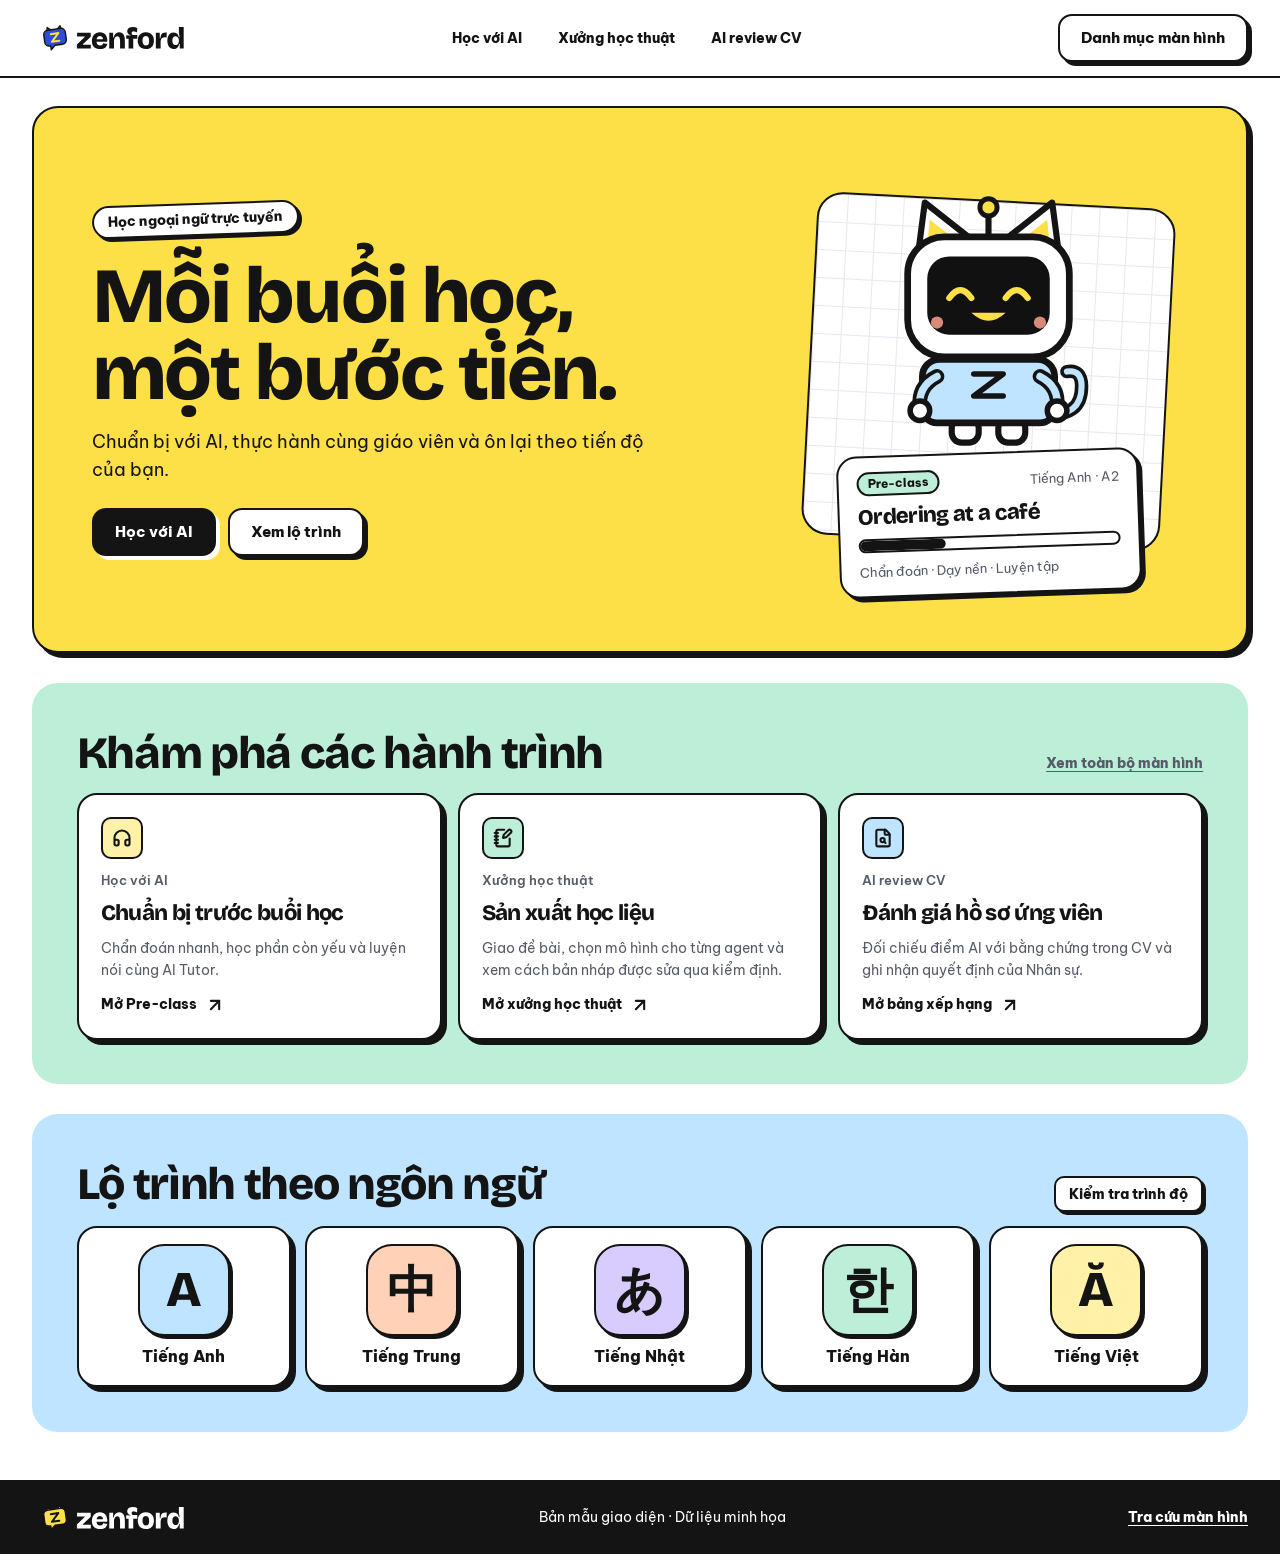
==== commit 5c0314a8: "update" ====
--- a/index.html
+++ b/index.html
@@ -5,17 +5,17 @@
 <meta name="viewport" content="width=device-width, initial-scale=1">
 <meta name="description" content="Bản mẫu giao diện Zenford với hành trình học ngoại ngữ, xưởng học thuật và tuyển dụng.">
 <title>Zenford · Bản mẫu giao diện</title>
-<!-- Baloo 2 font license
-﻿Copyright 2019 The Baloo 2 Project Authors (https://github.com/EkType/Baloo2)
+<script type="text/plain" id="asset-licenses">
+Copyright 2022 The Bricolage Grotesque Project Authors (https://github.com/ateliertriay/bricolage)
 
 This Font Software is licensed under the SIL Open Font License, Version 1.1.
 This license is copied below, and is also available with a FAQ at:
-http://scripts.sil.org/OFL
-
-
-- -- -- -- -- -- -- -- -- -- -- -- -- -- -- -- -- -- -- -- -- -- -- -- -- -- -- -- -- --
+https://scripts.sil.org/OFL
+
+
+-----------------------------------------------------------
 SIL OPEN FONT LICENSE Version 1.1 - 26 February 2007
-- -- -- -- -- -- -- -- -- -- -- -- -- -- -- -- -- -- -- -- -- -- -- -- -- -- -- -- -- --
+-----------------------------------------------------------
 
 PREAMBLE
 The goals of the Open Font License (OFL) are to stimulate worldwide
@@ -45,7 +45,7 @@
 distributed by the Copyright Holder(s).
 
 "Modified Version" refers to any derivative made by adding to, deleting,
-or substituting - - in part or in whole - - any of the components of the
+or substituting -- in part or in whole -- any of the components of the
 Original Version, by changing formats or by porting the Font Software to a
 new environment.
 
@@ -100,60 +100,462 @@
 FROM, OUT OF THE USE OR INABILITY TO USE THE FONT SOFTWARE OR FROM
 OTHER DEALINGS IN THE FONT SOFTWARE.
 
--->
-<style>
+
+Copyright 2021 The Be Vietnam Pro Project Authors (https://github.com/bettergui/BeVietnamPro),
+
+This Font Software is licensed under the SIL Open Font License, Version 1.1.
+This license is copied below, and is also available with a FAQ at:
+http://scripts.sil.org/OFL
+
+
+-----------------------------------------------------------
+SIL OPEN FONT LICENSE Version 1.1 - 26 February 2007
+-----------------------------------------------------------
+
+PREAMBLE
+The goals of the Open Font License (OFL) are to stimulate worldwide
+development of collaborative font projects, to support the font creation
+efforts of academic and linguistic communities, and to provide a free and
+open framework in which fonts may be shared and improved in partnership
+with others.
+
+The OFL allows the licensed fonts to be used, studied, modified and
+redistributed freely as long as they are not sold by themselves. The
+fonts, including any derivative works, can be bundled, embedded,
+redistributed and/or sold with any software provided that any reserved
+names are not used by derivative works. The fonts and derivatives,
+however, cannot be released under any other type of license. The
+requirement for fonts to remain under this license does not apply
+to any document created using the fonts or their derivatives.
+
+DEFINITIONS
+"Font Software" refers to the set of files released by the Copyright
+Holder(s) under this license and clearly marked as such. This may
+include source files, build scripts and documentation.
+
+"Reserved Font Name" refers to any names specified as such after the
+copyright statement(s).
+
+"Original Version" refers to the collection of Font Software components as
+distributed by the Copyright Holder(s).
+
+"Modified Version" refers to any derivative made by adding to, deleting,
+or substituting -- in part or in whole -- any of the components of the
+Original Version, by changing formats or by porting the Font Software to a
+new environment.
+
+"Author" refers to any designer, engineer, programmer, technical
+writer or other person who contributed to the Font Software.
+
+PERMISSION & CONDITIONS
+Permission is hereby granted, free of charge, to any person obtaining
+a copy of the Font Software, to use, study, copy, merge, embed, modify,
+redistribute, and sell modified and unmodified copies of the Font
+Software, subject to the following conditions:
+
+1) Neither the Font Software nor any of its individual components,
+in Original or Modified Versions, may be sold by itself.
+
+2) Original or Modified Versions of the Font Software may be bundled,
+redistributed and/or sold with any software, provided that each copy
+contains the above copyright notice and this license. These can be
+included either as stand-alone text files, human-readable headers or
+in the appropriate machine-readable metadata fields within text or
+binary files as long as those fields can be easily viewed by the user.
+
+3) No Modified Version of the Font Software may use the Reserved Font
+Name(s) unless explicit written permission is granted by the corresponding
+Copyright Holder. This restriction only applies to the primary font name as
+presented to the users.
+
+4) The name(s) of the Copyright Holder(s) or the Author(s) of the Font
+Software shall not be used to promote, endorse or advertise any
+Modified Version, except to acknowledge the contribution(s) of the
+Copyright Holder(s) and the Author(s) or with their explicit written
+permission.
+
+5) The Font Software, modified or unmodified, in part or in whole,
+must be distributed entirely under this license, and must not be
+distributed under any other license. The requirement for fonts to
+remain under this license does not apply to any document created
+using the Font Software.
+
+TERMINATION
+This license becomes null and void if any of the above conditions are
+not met.
+
+DISCLAIMER
+THE FONT SOFTWARE IS PROVIDED "AS IS", WITHOUT WARRANTY OF ANY KIND,
+EXPRESS OR IMPLIED, INCLUDING BUT NOT LIMITED TO ANY WARRANTIES OF
+MERCHANTABILITY, FITNESS FOR A PARTICULAR PURPOSE AND NONINFRINGEMENT
+OF COPYRIGHT, PATENT, TRADEMARK, OR OTHER RIGHT. IN NO EVENT SHALL THE
+COPYRIGHT HOLDER BE LIABLE FOR ANY CLAIM, DAMAGES OR OTHER LIABILITY,
+INCLUDING ANY GENERAL, SPECIAL, INDIRECT, INCIDENTAL, OR CONSEQUENTIAL
+DAMAGES, WHETHER IN AN ACTION OF CONTRACT, TORT OR OTHERWISE, ARISING
+FROM, OUT OF THE USE OR INABILITY TO USE THE FONT SOFTWARE OR FROM
+OTHER DEALINGS IN THE FONT SOFTWARE.
+
+
+ISC License
+
+Copyright (c) 2026 Lucide Icons and Contributors
+
+Permission to use, copy, modify, and/or distribute this software for any
+purpose with or without fee is hereby granted, provided that the above
+copyright notice and this permission notice appear in all copies.
+
+THE SOFTWARE IS PROVIDED "AS IS" AND THE AUTHOR DISCLAIMS ALL WARRANTIES
+WITH REGARD TO THIS SOFTWARE INCLUDING ALL IMPLIED WARRANTIES OF
+MERCHANTABILITY AND FITNESS. IN NO EVENT SHALL THE AUTHOR BE LIABLE FOR
+ANY SPECIAL, DIRECT, INDIRECT, OR CONSEQUENTIAL DAMAGES OR ANY DAMAGES
+WHATSOEVER RESULTING FROM LOSS OF USE, DATA OR PROFITS, WHETHER IN AN
+ACTION OF CONTRACT, NEGLIGENCE OR OTHER TORTIOUS ACTION, ARISING OUT OF
+OR IN CONNECTION WITH THE USE OR PERFORMANCE OF THIS SOFTWARE.
+
+---
+
+The following Lucide icons are derived from the Feather project:
+
+airplay, alert-circle, alert-octagon, alert-triangle, aperture, arrow-down-circle, arrow-down-left, arrow-down-right, arrow-down, arrow-left-circle, arrow-left, arrow-right-circle, arrow-right, arrow-up-circle, arrow-up-left, arrow-up-right, arrow-up, at-sign, calendar, cast, check, chevron-down, chevron-left, chevron-right, chevron-up, chevrons-down, chevrons-left, chevrons-right, chevrons-up, circle, clipboard, clock, code, columns, command, compass, corner-down-left, corner-down-right, corner-left-down, corner-left-up, corner-right-down, corner-right-up, corner-up-left, corner-up-right, crosshair, database, divide-circle, divide-square, dollar-sign, download, external-link, feather, frown, hash, headphones, help-circle, info, italic, key, layout, life-buoy, link-2, link, loader, lock, log-in, log-out, maximize, meh, minimize, minimize-2, minus-circle, minus-square, minus, monitor, moon, more-horizontal, more-vertical, move, music, navigation-2, navigation, octagon, pause-circle, percent, plus-circle, plus-square, plus, power, radio, rss, search, server, share, shopping-bag, sidebar, smartphone, smile, square, table-2, tablet, target, terminal, trash-2, trash, triangle, tv, type, upload, x-circle, x-octagon, x-square, x, zoom-in, zoom-out
+
+The MIT License (MIT) (for the icons listed above)
+
+Copyright (c) 2013-present Cole Bemis
+
+Permission is hereby granted, free of charge, to any person obtaining a copy
+of this software and associated documentation files (the "Software"), to deal
+in the Software without restriction, including without limitation the rights
+to use, copy, modify, merge, publish, distribute, sublicense, and/or sell
+copies of the Software, and to permit persons to whom the Software is
+furnished to do so, subject to the following conditions:
+
+The above copyright notice and this permission notice shall be included in all
+copies or substantial portions of the Software.
+
+THE SOFTWARE IS PROVIDED "AS IS", WITHOUT WARRANTY OF ANY KIND, EXPRESS OR
+IMPLIED, INCLUDING BUT NOT LIMITED TO THE WARRANTIES OF MERCHANTABILITY,
+FITNESS FOR A PARTICULAR PURPOSE AND NONINFRINGEMENT. IN NO EVENT SHALL THE
+AUTHORS OR COPYRIGHT HOLDERS BE LIABLE FOR ANY CLAIM, DAMAGES OR OTHER
+LIABILITY, WHETHER IN AN ACTION OF CONTRACT, TORT OR OTHERWISE, ARISING FROM,
+OUT OF OR IN CONNECTION WITH THE SOFTWARE OR THE USE OR OTHER DEALINGS IN THE
+SOFTWARE.
+</script>
+<style id="embedded-fonts">
 @font-face {
-  font-family: 'Baloo 2';
+  font-family: 'Bricolage Grotesque';
   font-style: normal;
-  font-weight: 700 800;
+  font-weight: 500 800;
+  font-stretch: 100%;
   font-display: swap;
-  src: url([data-uri]) format('woff2');
+  src: url([data-uri]) format('woff2');
   unicode-range: U+0102-0103, U+0110-0111, U+0128-0129, U+0168-0169, U+01A0-01A1, U+01AF-01B0, U+0300-0301, U+0303-0304, U+0308-0309, U+0323, U+0329, U+1EA0-1EF9, U+20AB;
 }
 @font-face {
-  font-family: 'Baloo 2';
+  font-family: 'Bricolage Grotesque';
   font-style: normal;
-  font-weight: 700 800;
+  font-weight: 500 800;
+  font-stretch: 100%;
   font-display: swap;
-  src: url([data-uri]) format('woff2');
+  src: url([data-uri]) format('woff2');
   unicode-range: U+0100-02BA, U+02BD-02C5, U+02C7-02CC, U+02CE-02D7, U+02DD-02FF, U+0304, U+0308, U+0329, U+1D00-1DBF, U+1E00-1E9F, U+1EF2-1EFF, U+2020, U+20A0-20AB, U+20AD-20C4, U+2113, U+2C60-2C7F, U+A720-A7FF;
 }
 @font-face {
-  font-family: 'Baloo 2';
+  font-family: 'Bricolage Grotesque';
   font-style: normal;
-  font-weight: 700 800;
+  font-weight: 500 800;
+  font-stretch: 100%;
   font-display: swap;
-  src: url([data-uri]) format('woff2');
+  src: url([data-uri]) format('woff2');
   unicode-range: U+0000-00FF, U+0131, U+0152-0153, U+02BB-02BC, U+02C6, U+02DA, U+02DC, U+0304, U+0308, U+0329, U+2000-206F, U+20AC, U+2122, U+2191, U+2193, U+2212, U+2215, U+FEFF, U+FFFD;
 }
-.hero h1,.brand{font-family:'Baloo 2','Segoe UI',sans-serif}
-
-:root{
-  --ink:#2b2f6b;--text:#323759;--muted:#555b7c;--line:#e0e2ef;--page:#f8f8fc;
-  --white:#fff;--lav:#f0eaff;--lav-deep:#dfd3ff;--sky:#ddf4ff;--mint:#dcf7e9;
-  --yellow:#ffd50b;--butter:#fff5c9;--peach:#ffebe2;--green:#18634c;--red:#972f43;
-  --r:22px;--shadow:0 9px 25px #2b2f6b0a;
-  font:16px/1.55 "Segoe UI",system-ui,sans-serif;color:var(--text);background:var(--page);
-}
+@font-face {
+  font-family: 'Be Vietnam Pro';
+  font-style: normal;
+  font-weight: 400;
+  font-display: swap;
+  src: url([data-uri]) format('woff2');
+  unicode-range: U+0102-0103, U+0110-0111, U+0128-0129, U+0168-0169, U+01A0-01A1, U+01AF-01B0, U+0300-0301, U+0303-0304, U+0308-0309, U+0323, U+0329, U+1EA0-1EF9, U+20AB;
+}
+@font-face {
+  font-family: 'Be Vietnam Pro';
+  font-style: normal;
+  font-weight: 400;
+  font-display: swap;
+  src: url([data-uri]) format('woff2');
+  unicode-range: U+0100-02BA, U+02BD-02C5, U+02C7-02CC, U+02CE-02D7, U+02DD-02FF, U+0304, U+0308, U+0329, U+1D00-1DBF, U+1E00-1E9F, U+1EF2-1EFF, U+2020, U+20A0-20AB, U+20AD-20C4, U+2113, U+2C60-2C7F, U+A720-A7FF;
+}
+@font-face {
+  font-family: 'Be Vietnam Pro';
+  font-style: normal;
+  font-weight: 400;
+  font-display: swap;
+  src: url([data-uri]) format('woff2');
+  unicode-range: U+0000-00FF, U+0131, U+0152-0153, U+02BB-02BC, U+02C6, U+02DA, U+02DC, U+0304, U+0308, U+0329, U+2000-206F, U+20AC, U+2122, U+2191, U+2193, U+2212, U+2215, U+FEFF, U+FFFD;
+}
+@font-face {
+  font-family: 'Be Vietnam Pro';
+  font-style: normal;
+  font-weight: 600;
+  font-display: swap;
+  src: url([data-uri]) format('woff2');
+  unicode-range: U+0102-0103, U+0110-0111, U+0128-0129, U+0168-0169, U+01A0-01A1, U+01AF-01B0, U+0300-0301, U+0303-0304, U+0308-0309, U+0323, U+0329, U+1EA0-1EF9, U+20AB;
+}
+@font-face {
+  font-family: 'Be Vietnam Pro';
+  font-style: normal;
+  font-weight: 600;
+  font-display: swap;
+  src: url([data-uri]) format('woff2');
+  unicode-range: U+0100-02BA, U+02BD-02C5, U+02C7-02CC, U+02CE-02D7, U+02DD-02FF, U+0304, U+0308, U+0329, U+1D00-1DBF, U+1E00-1E9F, U+1EF2-1EFF, U+2020, U+20A0-20AB, U+20AD-20C4, U+2113, U+2C60-2C7F, U+A720-A7FF;
+}
+@font-face {
+  font-family: 'Be Vietnam Pro';
+  font-style: normal;
+  font-weight: 600;
+  font-display: swap;
+  src: url([data-uri]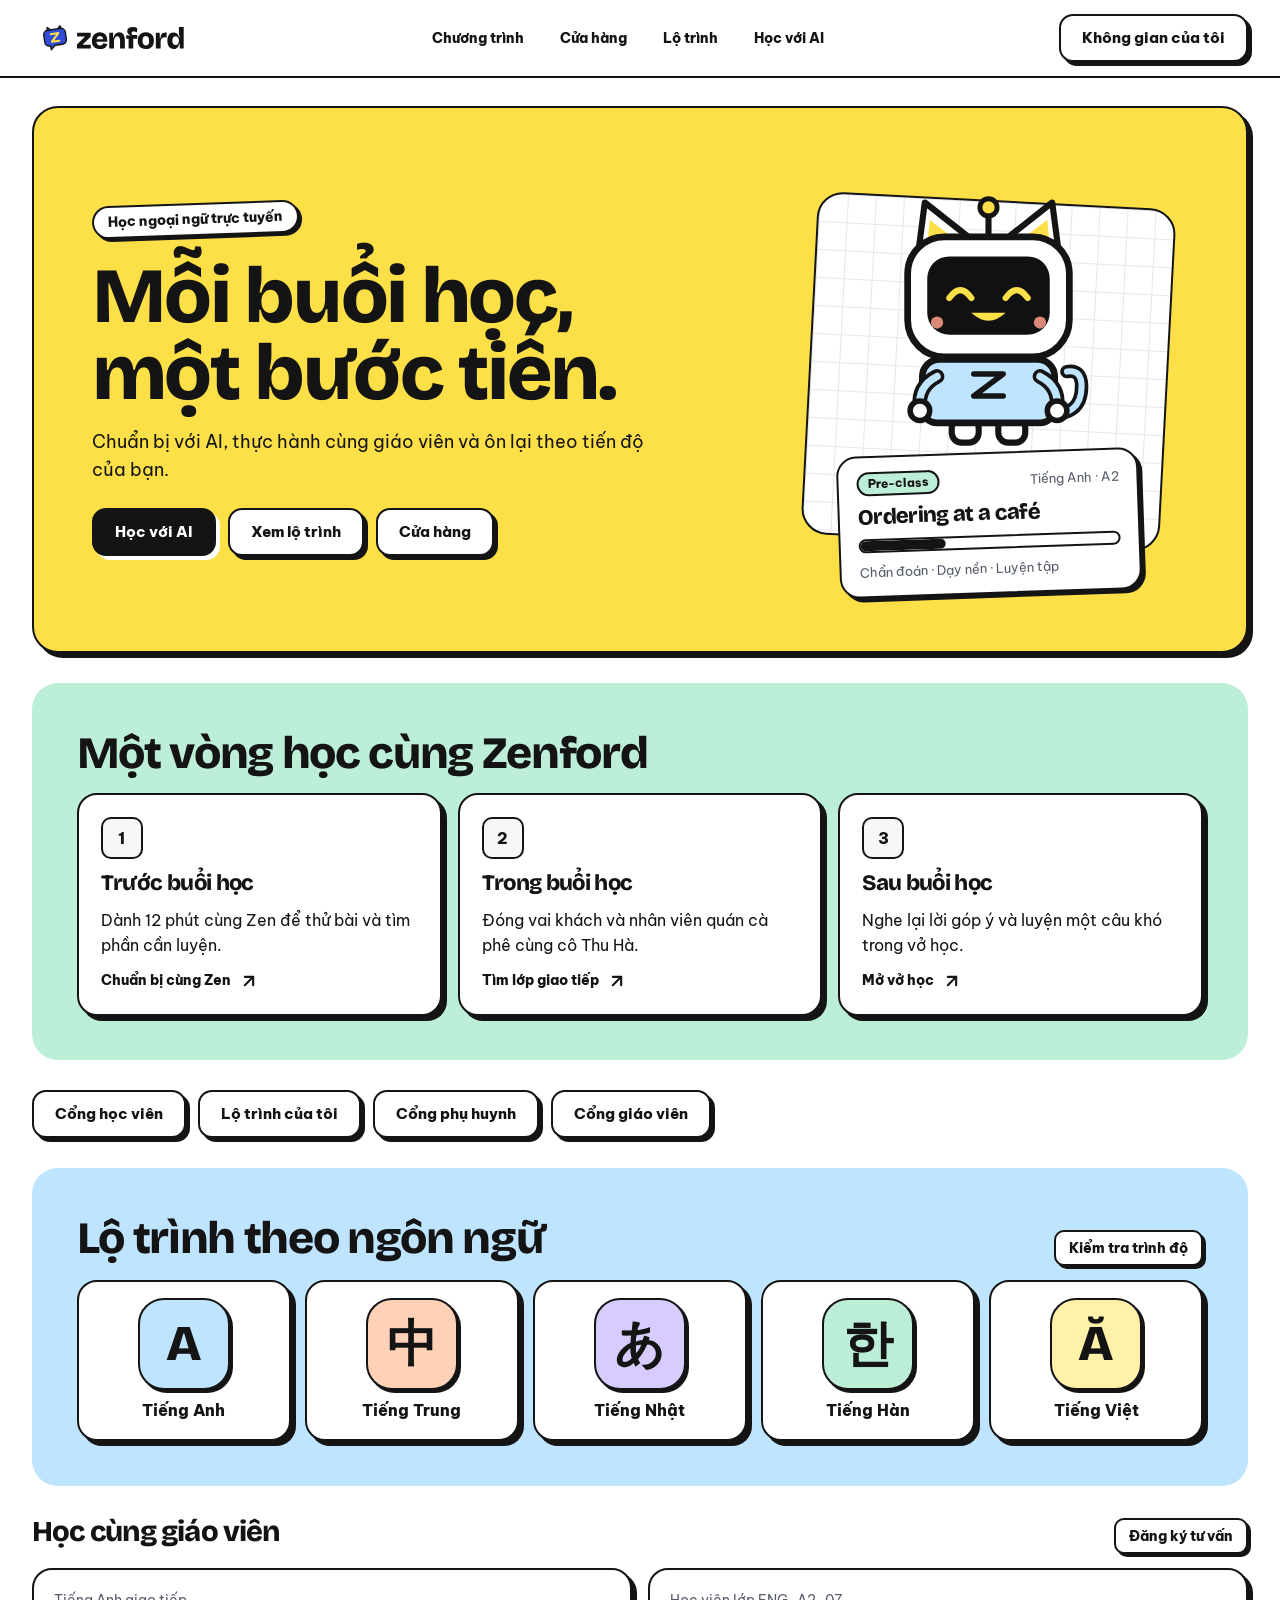
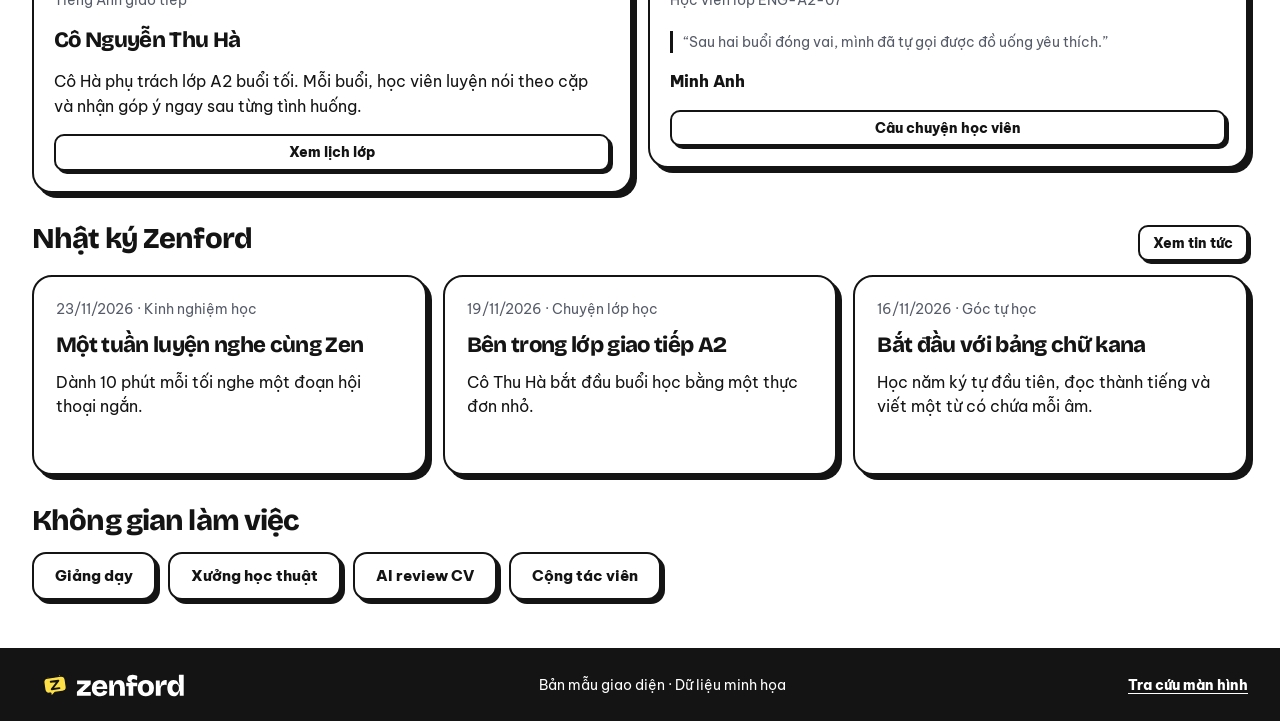
==== commit 01e7d9af: "update" ====
--- a/index.html
+++ b/index.html
@@ -716,6 +716,33 @@
 @media(max-width:550px){.top .nav{justify-content:space-between;gap:3px}.top .nav a{padding:8px 5px;font-size:13px}}
 @media(prefers-reduced-motion:reduce){*,*::before,*::after{transition:none!important;animation:none!important;scroll-behavior:auto!important}.zeyes{transform:none!important}.tile:hover{transform:none}}
 </style>
+<style>
+.shop-filters,.record-tools{display:grid;gap:14px;grid-template-columns:repeat(auto-fit,minmax(145px,1fr));align-items:end}
+.shop-filters{padding:20px;border:var(--border-w) solid var(--ink);border-radius:var(--radius-lg)}
+.record-tools input,.shop-filters input{min-height:46px}
+.product-grid{display:grid;grid-template-columns:repeat(3,minmax(0,1fr));gap:20px}
+.product-card{min-width:0;border:var(--border-w) solid var(--ink);border-radius:var(--radius-lg);box-shadow:var(--shadow-sticker);overflow:hidden;background:var(--paper);display:flex;flex-direction:column}
+.product-card>.stack{padding:16px;flex:1}.product-card .price{margin-top:auto}.product-card .button{justify-self:start}.product-card p{font-size:.9rem}.product-card del,.price del{font-size:.82rem;color:var(--muted)}
+.book-art{display:grid;place-items:center;min-height:172px;background:var(--page-color,var(--butter));padding:18px;border-bottom:2px solid var(--ink)}
+.book-face{display:flex;flex-direction:column;align-items:flex-start;justify-content:space-between;height:142px;aspect-ratio:0.78;background:var(--cover-color,var(--sky));border:2px solid var(--ink);border-left:7px double var(--ink);border-radius:2px 8px 8px 2px;padding:8px;box-shadow:4px 4px 0 var(--ink);transform:rotate(-3deg);color:var(--ink)}
+.book-face b{font:800 clamp(20px,2.1vw,29px)/1 var(--font-display);letter-spacing:-.045em}.cover-imprint,.cover-foot{font:800 12px/1 var(--font-body)}.book-EN{--page-color:var(--sky);--cover-color:var(--butter)}.book-JA{--page-color:var(--lavender);--cover-color:var(--paper)}.book-KO{--page-color:var(--mint);--cover-color:var(--sky)}.book-ZH{--page-color:var(--peach);--cover-color:var(--paper)}.book-VI{--page-color:var(--butter);--cover-color:var(--mint)}
+.book-art.mini{min-height:85px;border:0;border-radius:var(--radius-sm);padding:5px}.mini .book-face{height:74px}.mini .book-face b{font:800 12px/1 var(--font-body)}.mini .cover-foot,.mini .cover-imprint{display:none}
+.cart-item{display:flex;align-items:center;flex-wrap:wrap;gap:16px}.cart-item .actions{margin-left:auto}
+.bill{background:var(--ink);color:var(--paper);border-radius:var(--radius-lg);padding:22px;box-shadow:var(--shadow-on-ink-yellow)}.bill h3,.bill strong,.bill b,.bill small{color:inherit}.bill h3{color:var(--yellow)}
+.road-summary{border:var(--border-w) solid var(--ink);border-radius:var(--radius-lg);padding:clamp(20px,4vw,38px);display:grid;gap:8px}.road-summary h2{font-size:clamp(28px,4.2vw,52px)}.road-line{list-style:none;margin:0;padding:0}.road-line li{display:grid;grid-template-columns:32px minmax(0,1fr);gap:12px;position:relative;padding-bottom:22px}.road-line li:last-child{padding-bottom:0}.road-line li:not(:last-child)::before{content:"";width:2px;background:var(--line);position:absolute;left:15px;top:30px;bottom:0}.road-dot{border:2px solid var(--ink);width:32px;height:32px;border-radius:50%;display:grid;place-items:center;font-weight:800}.road-dot.filled{background:var(--mint)}
+.week-bars{display:grid;gap:9px}.week-bars>div{display:grid;align-items:center;grid-template-columns:74px minmax(0,1fr) 66px;gap:10px}.day-bar{display:flex;height:17px;border:2px solid var(--ink);border-radius:99px;overflow:hidden}.day-bar i{display:block}.record-dl{margin:0}.record-dl div{display:grid;grid-template-columns:minmax(90px,.7fr) 1fr;gap:8px;border-bottom:1px solid var(--line);padding:10px 0}.record-dl dt{color:var(--muted)}.record-dl dd{margin:0;font-weight:600}.record-tools{grid-template-columns:2fr 1fr}
+@media(max-width:1120px){.product-grid{grid-template-columns:repeat(2,minmax(0,1fr))}}
+@media(max-width:600px){.shop-filters{grid-template-columns:1fr 1fr;padding:14px}.shop-filters>label:first-child{grid-column:1/-1}.product-grid,.record-tools{grid-template-columns:minmax(0,1fr)}.cart-item .actions{margin-left:0}}
+@media print{dialog{display:none}.book-face{transform:none}}
+
+.certificate{text-align:center;padding:36px 16px;border:4px double var(--ink);display:grid;gap:12px;border-radius:14px;justify-items:center}.certificate h2{font-size:clamp(30px,4vw,52px)}.certificate h3{font-size:30px}.inbox-layout{grid-template-columns:minmax(200px,.8fr) minmax(0,1.4fr)}
+.portal-jump{margin:8px 0}.portal-jump select{font-size:13px}
+@media(max-width:790px){.portal-jump{min-width:160px;margin:0}.portal-jump>span{display:none}}
+@media(max-width:600px){.inbox-layout{grid-template-columns:minmax(0,1fr)}}
+
+@media(min-width:1100px){.shop-filters{grid-template-columns:repeat(4,minmax(0,1fr))}.shop-filters>label:first-child,.shop-filters>label:last-child{grid-column:span 2}}
+
+</style>
 </head>
 <body>
 <svg width="0" height="0" aria-hidden="true" style="position:absolute"><defs>
@@ -737,12 +764,13 @@
 <header class="top"><div class="wrap top-inner">
   <a class="brand" href="#SCR-M08-01"><img src="[data-uri]" alt="Zenford"></a>
   <nav class="nav" id="top-nav" aria-label="Hành trình chính"></nav>
-  <a class="button zf-btn zf-btn--white" href="#danh-muc">Danh mục màn hình</a>
+  <a class="button zf-btn zf-btn--white" href="#SCR-M14-02">Không gian của tôi</a>
 </div></header>
 <main id="main" tabindex="-1"></main>
 <footer class="footer"><div class="wrap foot-inner"><a class="brand" href="#SCR-M08-01"><img src="[data-uri]" alt="Zenford"></a><span class="subtle">Bản mẫu giao diện · Dữ liệu minh họa</span><a class="text-link subtle" href="#danh-muc">Tra cứu màn hình</a></div></footer>
 <div id="toast" class="toast" role="status" hidden></div>
 <dialog id="decision"><form id="decision-form" class="stack"><h2 id="decision-title"></h2><div id="decision-fields" class="stack compact"></div><div class="actions"><button type="button" class="button zf-btn zf-btn--white" data-action="close-dialog">Hủy</button><button class="button primary zf-btn" type="submit">Xác nhận</button></div></form></dialog>
+<dialog id="item-dialog" aria-label="Chi tiết"></dialog>
 <noscript><p class="wrap">Vui lòng bật JavaScript để mở danh mục và chuyển giữa các màn hình mẫu.</p></noscript>
 <script id="ux-data" type="application/json">
 {"screens":[
@@ -1449,11 +1477,6 @@
 const main = document.getElementById("main");
 const toast = document.getElementById("toast");
 const dialog = document.getElementById("decision");
-const shortcuts = [
-  ["SCR-M42-01", "Học với AI", "headphones", "yellow", "Chuẩn bị trước buổi học", "Chẩn đoán nhanh, học phần còn yếu và luyện nói cùng AI Tutor.", "Mở Pre-class"],
-  ["SCR-M16-03", "Xưởng học thuật", "notebook-pen", "mint", "Sản xuất học liệu", "Giao đề bài, chọn mô hình cho từng agent và xem cách bản nháp được sửa qua kiểm định.", "Mở xưởng học thuật"],
-  ["SCR-M29-04", "AI review CV", "file-search", "sky", "Đánh giá hồ sơ ứng viên", "Đối chiếu điểm AI với bằng chứng trong CV và ghi nhận quyết định của Nhân sự.", "Mở bảng xếp hạng"]
-];
 const featuredPortals = {
   "Website công khai":"SCR-M08-01", "Cổng học viên":"SCR-M42-01", "Màn học AI":"SCR-M42-02",
   "Cổng giáo viên":"SCR-M42-05", "Admin CRM":"SCR-M16-03"
@@ -1500,7 +1523,9 @@
 };
 
 function pageHeading(screen, title = screen.name, summary = screen.purpose, actions = "") {
-  return `<header class="head"><div><div class="bread"><a href="#danh-muc">Danh mục</a><span aria-hidden="true">/</span><span>${escape(screen.portal)}</span></div><h1>${escape(title)}</h1><p class="muted">${escape(summary)}</p></div>${actions ? `<div class="actions">${actions}</div>` : ""}</header>`;
+  const roots={"Website công khai":"SCR-M08-01","Cổng học viên":"SCR-M14-02","Cổng phụ huynh":"SCR-M15-02","Cổng giáo viên":"SCR-M50-01","Cổng CTV":"SCR-M21-02","Admin CRM":"SCR-M16-01","Màn học AI":"SCR-M45-01"};
+  const root=roots[screen.portal]||"danh-muc";
+  return `<header class="head"><div><div class="bread"><a href="#${root}">Trang chính</a><span aria-hidden="true">/</span><span>${escape(screen.portal)}</span></div><h1>${escape(title)}</h1><p class="muted">${escape(summary)}</p></div>${actions ? `<div class="actions">${actions}</div>` : ""}</header>`;
 }
 
 const familyMenus = {
@@ -1512,26 +1537,30 @@
 function workspace(screen, content, additional = []) {
   const portal = data.nav.find(entry => entry.portal === screen.portal);
   const family = routeFamily(screen.id);
+  const group = portal?.groups.find(g=>g.codes.includes(screen.id));
+  const jump = group && group.codes.length>1 ? `<label class="portal-jump"><span>${escape(group.name)}</span><select aria-label="Chuyển trang trong ${escape(group.name)}" data-choice="portal-page">${group.codes.map(code=>`<option value="${code}"${screen.id===code?" selected":""}>${escape(displayTitle(screens.get(code)))}</option>`).join("")}</select></label>` : "";
   const items = familyMenus[family] || (portal?.groups || []).map(group => {
-    const target = group.codes.includes(screen.id) ? screen.id : groupEntries[group.name] || group.codes[0];
+    const preferred = groupEntries[group.name];
+    const target = group.codes.includes(screen.id) ? screen.id : group.codes.includes(preferred) ? preferred : group.codes[0];
     return [target,group.name];
   });
   const links = [...items, ...additional].map(([id, label]) =>
     `<a href="#${id}"${screen.id === id ? ' aria-current="page"' : ""}>${escape(label)}</a>`).join("");
-  return `<div class="wrap workspace${screen.portal === "Website công khai" ? " public-workspace" : ""}"><aside><nav class="side" aria-label="Điều hướng khu vực"><div class="side-title"><strong>${escape(screen.portal)}</strong></div>${links}<div class="divider"></div><a href="#danh-muc">Danh mục màn hình</a></nav></aside><div class="stack">${content}</div></div>`;
+  return `<div class="wrap workspace${screen.portal === "Website công khai" ? " public-workspace" : ""}"><aside><nav class="side" aria-label="Điều hướng khu vực"><div class="side-title"><strong>${escape(screen.portal)}</strong></div>${jump}${links}<div class="divider"></div><a href="#danh-muc">Danh mục màn hình</a></nav></aside><div class="stack">${content}</div></div>`;
 }
 
 function home() {
   return `<div class="wrap home">
     <section class="hero"><div><div class="zf-kick">Học ngoại ngữ trực tuyến</div><h1>Mỗi buổi học,<br>một bước tiến.</h1>
     <p>Chuẩn bị với AI, thực hành cùng giáo viên và ôn lại theo tiến độ của bạn.</p>
-    <div class="actions">${link("SCR-M42-01","Học với AI","dark")}${link("SCR-M08-03","Xem lộ trình")}</div></div>
+    <div class="actions">${link("SCR-M42-01","Học với AI","dark")}${link("SCR-M08-03","Xem lộ trình")}${link("SCR-M10-01","Cửa hàng")}</div></div>
     <div class="visual zf-grid-bg"><div class="hero-zen zf-zen" data-zen="happy|#BFE4FF|follow"></div><div class="visual-board stack compact"><div class="row">${pill("Pre-class","mint")}<small>Tiếng Anh · A2</small></div>
     <h3>Ordering at a café</h3><div class="zf-bar" role="img" aria-label="Tiến độ minh họa, một trong ba phần"><i style="width:33%"></i></div><small>Chẩn đoán · Dạy nền · Luyện tập</small></div></div></section>
-    <section class="section marketing"><div class="section-title"><h2>Khám phá các hành trình</h2><a class="text-link subtle" href="#danh-muc">Xem toàn bộ màn hình</a></div>
-    <div class="tiles">${shortcuts.map(([id,name,icon,tone,title,desc,cta]) => `<a class="tile" href="#${id}"><span class="tile-icon ${tone}" aria-hidden="true">${routeIcon(icon)}</span><div class="eyebrow">${name}</div><h3>${title}</h3><p class="subtle">${desc}</p><span class="end">${cta} ${routeIcon("arrow-up-right")}</span></a>`).join("")}</div></section>
+    ${homeLearning()}
+    <div class="section actions">${link("SCR-M14-02","Cổng học viên")}${link("SCR-M46-01","Lộ trình của tôi")}${link("SCR-M15-02","Cổng phụ huynh")}${link("SCR-M50-01","Cổng giáo viên")}</div>
     <section class="section marketing language"><div class="section-title"><h2>Lộ trình theo ngôn ngữ</h2>${link("SCR-M08-05","Kiểm tra trình độ","small")}</div>
     <div class="language-list">${languages.map(([name,code])=>`<a class="zf-card zf-card--hover zf-lang" href="#SCR-M08-03" data-language="${code}" data-lang="${code}">${glyph(code)}<strong>${name}</strong></a>`).join("")}</div></section>
+    ${homeCommunity()}
   </div>`;
 }
 
@@ -1554,7 +1583,7 @@
 }
 
 function catalog() {
-  return `<div class="wrap home stack"><header class="head"><div><div class="bread"><a href="#SCR-M08-01">Trang chủ</a></div><h1>Danh mục màn hình</h1><p class="muted">Tìm theo tên, mã hoặc khu vực trong wireframe UX-02.</p></div></header>
+  return `<div class="wrap home stack"><header class="head"><div><div class="bread"><a href="#SCR-M08-01">Trang chủ</a></div><h1>Danh mục màn hình</h1><p class="muted">Tìm theo tên trang, mã hoặc khu vực sử dụng.</p></div></header>
   <div class="card grid2"><label>Tìm màn hình<input id="catalog-query" type="search" placeholder="Ví dụ: Pre-class, SCR-M17-04"></label><label>Khu vực<select id="catalog-portal">${options(["Tất cả khu vực", ...data.nav.map(p=>p.portal)])}</select></label></div>
   <div id="catalog-results" class="stack"></div></div>`;
 }
@@ -1579,59 +1608,6 @@
   document.getElementById("catalog-results").innerHTML = `<p role="status" class="subtle">${count} màn hình</p>${entries || card("<p>Không tìm thấy màn hình phù hợp.</p>")}`;
 }
 
-const demoValues = {
-  "ngôn ngữ":"Tiếng Anh","trình độ":"A2","khối":"Giao tiếp hằng ngày","lớp":"ENG-A2-07","học viên":"Minh Anh",
-  "kỹ năng":"Nói",
-  "ngày":"24/11/2026","thời gian":"18:30","email":"minh.anh@example.test","điểm":"82/100","số tiền":"450.000 ₫ (minh họa)",
-  "giá":"450.000 ₫ (minh họa)","vai trò":"Điều phối","mã":"ZF-024","phiên bản":"v1.0"
-};
-const fieldsFrom = heading => (heading.split(":").slice(1).join(":") || "")
-  .split(/[,;]|\s+\/\s+/).map(item=>item.trim()).filter(Boolean);
-const sampleFor = fieldName => {
-  const key = fold(fieldName.trim());
-  const specific = {
-    "ten hoc vien":"Minh Anh","ho ten":"Nguyễn Minh Anh","giao vien":"Cô Hà",
-    "trong so":"25%","han":"24/11/2026","gio hoc":"18:30","so luong":"3",
-    "ma lop":"ENG-A2-07","ma hoc vien":"HV-024","hoc phi":"450.000 ₫ (minh họa)"
-  };
-  if (specific[key]) return specific[key];
-  return Object.entries(demoValues).find(([label])=>fold(label)===key)?.[1] ?? "—";
-};
-
-function screenNeighbors(screen) {
-  const group = data.nav.find(p=>p.portal === screen.portal)?.groups.find(g=>g.codes.includes(screen.id));
-  const related = data.screens.filter(s => s.id !== screen.id && s.mod === screen.mod);
-  const ids = [...new Set([...(group?.codes || []), ...related.map(s => s.id)])].filter(id=>id !== screen.id);
-  return ids.map(id => screens.get(id));
-}
-
-function genericComponent(item, neighbors) {
-  const normalized = fold(item);
-  const kind = item.split(":")[0];
-  const description = item.slice(kind.length + 1).trim();
-  const fields = fieldsFrom(item);
-  if (/^(nut|cac nut|thanh nut)/.test(normalized)) {
-    const labels = (fields.length ? fields : [item.replace(/^(Các nút|Thanh nút|Nút)\s*/i,"")]).filter(Boolean);
-    return `<div class="actions">${labels.map(label => {
-      const key = fold(label);
-      const exact = neighbors.find(screen => fold(screen.name) === key);
-      const begins = key.length >= 4 && neighbors.find(screen => fold(screen.name).startsWith(key + " "));
-      const target = exact || begins;
-      return target ? link(target.id,label) : button("generic", label);
-    }).join("")}</div>`;
-  }
-  if (/^(bang|danh sach|luoi)/.test(normalized) && fields.length > 1) {
-    return card(`<h3>${escape(kind)}</h3>${table(fields,[fields.map(f=>escape(sampleFor(f)))])}`);
-  }
-  if (/^(truong|form|bo loc|loc|chon|tim kiem|o tim)/.test(normalized)) {
-    const labels = fields.length ? fields : [item.replace(/^(Trường|Form|Bộ lọc|Lọc|Chọn|Tìm kiếm|Ô tìm)\s*/i,"") || kind];
-    return card(`<div class="grid2">${labels.map(name => /^(bo loc|loc|chon)/.test(normalized)
-      ? field(name, sampleFor(name)==="—" ? ["Tất cả"] : ["Chọn…",sampleFor(name)])
-      : `<label>${escape(name)}<input placeholder="${escape(sampleFor(name))}"></label>`).join("")}</div>`);
-  }
-  return card(`<h3>${escape(description ? kind : item)}</h3>${description ? `<p>${escape(description)}</p>` : ""}`);
-}
-
 const labGuides = {
   "SCR-M45-03":["#BFE4FF","phones","Nghe lần đầu để nắm ý chính. Bạn có thể nghe lại từng đoạn."],
   "SCR-M45-04":["#FFD2B8","mic","Đọc thử một lần, rồi ghi âm và nghe lại cách bạn nhấn trọng âm."],
@@ -1644,13 +1620,1687 @@
   return `<aside class="zf-say"><span class="zf-zen" data-zen="think|${hood}|${outfit}"></span><p class="zf-bubble"><strong>Zen</strong><br>${hint}</p></aside>`;
 }
 
-function genericScreen(screen) {
-  const neighbors = screenNeighbors(screen);
-  const components = screen.el.map(item => genericComponent(item,neighbors)).join("");
-  const context = card(`<h3>Màn hình liên quan</h3><ul class="linklist">${neighbors.slice(0,10).map(s=>`<li><a href="#${s.id}">${escape(s.name)}</a></li>`).join("") || '<li><a href="#danh-muc">Danh mục màn hình</a></li>'}</ul>
-    <details><summary>Thông tin màn hình</summary><p class="subtle">${screen.id} · ${escape(screen.modName)} · ${screen.doc}</p><p class="subtle">${escape(screen.users)}</p></details>`);
-  return workspace(screen, pageHeading(screen) + `<div class="split"><div class="stack">${labHint(screen.id)}${components}</div>${context}</div>`);
-}
+const routeRecords = {
+"SCR-M01-02":[["Thông điệp","Nguồn","Lần cuối","Số lần"],["Không tải được audio bài 05","Trình duyệt","09:42","3"],["Xác nhận đơn quá thời gian chờ","Thanh toán","08:21","2"]],
+"SCR-M01-03":[["Sự kiện","Nguồn","Chiều","Kết quả"],["payment.confirmed","VietQR","Nhận","Đã xử lý"],["invoice.created","Hóa đơn","Gửi","Đã xác nhận"]],
+"SCR-M01-04":[["Dịch vụ","Hạn","Phụ trách","Trạng thái"],["Chứng chỉ cổng học","18/12/2026","Quang Duy","Còn hiệu lực"],["Tên miền trung tâm","30/11/2026","Lan Phương","Sắp đến hạn"]],
+"SCR-M01-08":[["Biểu mẫu","Khổ giấy","Phiên bản","Cập nhật"],["Phiếu thu học phí","A5","v2","21/11/2026"],["Chứng nhận tiếng Anh A2","A4 ngang","v3","17/11/2026"]],
+"SCR-M01-09":[["Chứng từ","Tiền tố","Độ dài","Mã gần nhất"],["Phiếu thu","PT","5","PT-2026-00024"],["Phiếu chi","PC","5","PC-2026-00018"]],
+"SCR-M01-10":[["Phiên bản","Người sửa","Thay đổi","Ngày"],["v2.1","Quỳnh Chi","Sửa phụ đề câu 3","23/11/2026"],["v2.0","Thu Hà","Bổ sung bài nghe","18/11/2026"]],
+"SCR-M01-17":[["Từ","Phiên âm","Nghĩa","Ngôn ngữ"],["please","/pliːz/","xin vui lòng","Tiếng Anh"],["menu","/ˈmen.juː/","thực đơn","Tiếng Anh"]],
+"SCR-M01-23":[["Tài nguyên","Phương thức","Mục đích","Phiên bản"],["Lịch học","GET","Xem các buổi đã đặt","v1"],["Phiếu hỗ trợ","POST","Tạo yêu cầu hỗ trợ","v1"]],
+"SCR-M02-08":[["Vai trò","Khu vực","Quyền","Phạm vi"],["Giáo viên","Lớp học","Chấm bài","Lớp được giao"],["Điều phối","Lịch dạy","Sắp lịch","Trung tâm"]],
+"SCR-M03-02":[["Phòng ban","Trưởng nhóm","Nhân sự","Chức năng"],["Học thuật","Quỳnh Chi","8","Phát triển học liệu"],["Vận hành","Lan Phương","6","Điều phối lớp học"]],
+"SCR-M03-04":[["Mẫu","Đối tượng","Phiên bản","Trạng thái"],["Ghi danh lớp trực tuyến","Học viên","v2","Đang áp dụng"],["Cộng tác giảng dạy","Giáo viên","v1","Chờ duyệt"]],
+"SCR-M03-14":[["Ngày","Sự kiện","Loại","Lịch lớp"],["01/01/2027","Tết Dương lịch","Ngày nghỉ","Không xếp lớp"],["02/01/2027","Trực hỗ trợ đầu năm","Ngày làm việc","Theo lịch"]],
+"SCR-M04-03":[["Phân hệ","Đã dùng hôm nay","Hạn mức","Trạng thái"],["AI Tutor","148 lượt","200 lượt","Trong hạn mức"],["Học thuật","94 lượt","100 lượt","Gần ngưỡng"]],
+"SCR-M04-06":[["Kho","Tài liệu","Lần cập nhật","Trạng thái"],["Hoclieu-EN-A2","46","23/11 · 17:00","Sẵn sàng"],["Chinh-sach-hoc-vien","18","22/11 · 09:15","Sẵn sàng"]],
+"SCR-M04-09":[["Prompt","Phiên bản","Mô hình","Trạng thái"],["Tutor giải thích ngữ pháp","v3","Sonnet","Đang sử dụng"],["Đánh giá bài nói A2","v2","GPT-4.1","Chờ duyệt"]],
+"SCR-M05-01":[["Thời điểm","Người thực hiện","Hành động","Đối tượng"],["24/11 · 09:15","Cô Hà","Thêm nhận xét","Bài nói HV-024"],["23/11 · 16:30","Lan Phương","Đổi giờ học","ENG-A2-07"]],
+"SCR-M05-02":[["Thời điểm","Người thực hiện","Hành động","Đối tượng"],["24/11 · 09:15","Cô Hà","Thêm nhận xét","Bài nói HV-024"],["23/11 · 16:30","Lan Phương","Đổi giờ học","ENG-A2-07"]],
+"SCR-M05-03":[["Thời điểm","Người thực hiện","Hành động","Đối tượng"],["24/11 · 09:15","Cô Hà","Thêm nhận xét","Bài nói HV-024"],["23/11 · 16:30","Lan Phương","Đổi giờ học","ENG-A2-07"]],
+"SCR-M06-06":[["Dữ liệu","Thời hạn","Khi hết hạn","Phụ trách"],["Ghi âm bài nói","90 ngày","Xóa bản ghi","Vận hành"],["Hồ sơ đồng ý","24 tháng","Rà soát","Quản trị"]],
+"SCR-M06-10":[["Bản sao","Thời điểm","Dung lượng","Kiểm tra phục hồi"],["Cơ sở dữ liệu học tập","24/11 · 02:00","4,2 GB","Đạt"],["Kho tệp học liệu","23/11 · 03:00","24 GB","Đạt"]],
+"SCR-M06-11":[["Tệp","Loại","Dung lượng","Trạng thái"],["cafe-dialogue-05.mp3","Audio","1,2 MB","Sẵn sàng"],["menu-a2.pdf","Tài liệu","340 KB","Đã lưu"]],
+"SCR-M07-03":[["Tên mẫu","Kênh","Nội dung","Trạng thái"],["Nhắc buổi học","ZNS","Lớp của bạn bắt đầu lúc 18:30.","Đã duyệt"],["Xác nhận ghi danh","SMS","Zenford đã ghi nhận đăng ký.","Chờ duyệt"]],
+"SCR-M07-05":[["Tài liệu","Phiên bản","Phụ trách","Trạng thái"],["Sơ đồ kết nối cổng thanh toán","v2","Quang Duy","Đã rà soát"],["Mô tả luồng nhận tin","v1","Lan Phương","Chờ duyệt"]],
+"SCR-M08-16":[["Trang","Ngôn ngữ","Bản dịch","Trạng thái"],["Giới thiệu Zenford","Tiếng Anh","About Zenford","Đã duyệt"],["Chương trình học","Tiếng Nhật","学習プログラム","Chờ duyệt"]],
+"SCR-M08-17":[["Trang","Tiêu đề tìm kiếm","Lượt xem","Trạng thái"],["Giao tiếp A2","Tiếng Anh giao tiếp A2 cùng Zenford","312","Đã xuất bản"],["Kiểm tra trình độ","Khám phá trình độ tiếng Anh","186","Đã xuất bản"]],
+"SCR-M09-03":[["Chương trình","Khối","Giờ chuẩn","Hiệu lực"],["Tiếng Anh giao tiếp","A2 đến B1","48","01/11/2026"],["Tiếng Nhật nhập môn","Kana","24","01/10/2026"]],
+"SCR-M10-12":[["Sản phẩm","Người nhận","Hạn dùng","Thiết bị"],["Café English","Minh Anh","22/05/2027","1/2"],["Nhật ngữ từ nét đầu","Gia Hân","19/05/2027","1/2"]],
+"SCR-M10-13":[["Lô","Sản phẩm","Đã kích hoạt","Hạn mã"],["CAFE-1126","Café English","18/40","31/03/2027"],["KANA-1126","Nhật ngữ từ nét đầu","12/30","30/04/2027"]],
+"SCR-M10-14":[["SKU","Sách in","Tồn kho","Ngưỡng nhập"],["ZF-CAFE","Café English","28","8"],["ZF-SG","Tiếng Việt quanh tôi","12","5"]],
+"SCR-M10-15":[["Sản phẩm","Học viên","Số sao","Nhận xét"],["Café English","Minh Anh","5","Hội thoại dễ áp dụng."],["Tiếng Việt quanh tôi","Gia Hân","4","Mình thích bài đi chợ."]],
+"SCR-M11-04":[["Phiên bản","Ngày","Thay đổi","Tác giả"],["v2","23/11/2026","Bổ sung phụ đề bài 05","Cô Hà"],["v1","09/11/2026","Phát hành 12 bài hội thoại","Quỳnh Chi"]],
+"SCR-M12-11":[["Bài chấm","Giáo viên","Ngày","Tiền công minh họa"],["Bài nói HV-024","Cô Thu Hà","23/11","30.000 ₫"],["Bài viết HV-047","Cô Mai Linh","21/11","35.000 ₫"]],
+"SCR-M12-15":[["Bài chấm","Giáo viên","Ngày","Tiền công minh họa"],["Bài nói HV-024","Cô Thu Hà","23/11","30.000 ₫"],["Bài viết HV-047","Cô Mai Linh","21/11","35.000 ₫"]],
+"SCR-M13-08":[["Mã ưu đãi","Quyền lợi","Hạn dùng","Trạng thái"],["ZEN10","Giảm 10% đơn học liệu","30/11/2026","Đang áp dụng"],["WELCOME","Giảm 5% gói mới","15/12/2026","Sắp mở"]],
+"SCR-M13-13":[["Mã giao dịch","Mã đơn","Phương thức","Trạng thái"],["TX-2411-01","ZF-2411-024","VietQR","Thành công"],["TX-2411-02","ZF-2411-031","VNPay","Chờ xác nhận"]],
+"SCR-M13-14":[["Yêu cầu","Đơn","Số tiền minh họa","Trạng thái"],["HT-1124-01","ZF-2411-017","99.000 ₫","Chờ duyệt"],["HT-1124-02","ZF-2411-012","149.000 ₫","Đã hoàn"]],
+"SCR-M14-09":[["Người được mời","Ngày giới thiệu","Kết quả","Quyền lợi"],["Hoàng Minh","20/11","Đã ghi danh","1 buổi luyện"],["Bảo Ngọc","22/11","Đã đăng ký","Chờ ghi danh"]],
+"SCR-M21-20":[["Người được mời","Ngày giới thiệu","Kết quả","Quyền lợi"],["Hoàng Minh","20/11","Đã ghi danh","1 buổi luyện"],["Bảo Ngọc","22/11","Đã đăng ký","Chờ ghi danh"]],
+"SCR-M21-21":[["Người được mời","Ngày giới thiệu","Kết quả","Quyền lợi"],["Hoàng Minh","20/11","Đã ghi danh","1 buổi luyện"],["Bảo Ngọc","22/11","Đã đăng ký","Chờ ghi danh"]],
+"SCR-M15-11":[["Người giám hộ","Quan hệ","Học viên","Trạng thái"],["Nguyễn Mai Anh","Mẹ","Minh Anh","Đã liên kết"],["Trần Quốc Huy","Cha","Gia Hân","Đã liên kết"]],
+"SCR-M15-14":[["Người giám hộ","Quan hệ","Học viên","Trạng thái"],["Nguyễn Mai Anh","Mẹ","Minh Anh","Đã liên kết"],["Trần Quốc Huy","Cha","Gia Hân","Đã liên kết"]],
+"SCR-M16-13":[["Nguồn","Tác giả","Phạm vi","Trạng thái"],["Café dialogues","Tổ tiếng Anh","Nội bộ Zenford","Đã xác minh"],["Ảnh thực đơn lớp A2","Thu Hà","Lớp trực tuyến","Đã cho phép"]],
+"SCR-M16-15":[["Âm","Ví dụ","Điểm chú ý","Trình độ"],["/θ/","think","Đầu lưỡi chạm nhẹ giữa hai hàm răng","A2"],["/ʃ/","shop","Môi tròn nhẹ","A2"]],
+"SCR-M17-09":[["Đoạn","Giọng","Tốc độ","Thời lượng"],["Ordering at a café","Emma","0,9×","24 giây"],["Where is the station?","Oliver","1,0×","32 giây"]],
+"SCR-M18-06":[["Cụm chủ đề","Mục tiêu","Lịch","Phụ trách"],["Gọi món tự tin","Thu hút học viên A2","Tuần 4 tháng 11","Mai Linh"],["Mỗi ngày một chữ kana","Giới thiệu kho N5","Tuần 1 tháng 12","Hoàng Nam"]],
+"SCR-M18-07":[["Thông điệp","Phạm vi","Minh chứng","Trạng thái"],["Luyện 15 phút mỗi ngày","Lab tự học","Lịch hoạt động Lab","Đã duyệt"],["Học lại một lần phần chưa đạt","Chương trình có cam kết","Chính sách lớp","Đã duyệt"]],
+"SCR-M18-08":[["Thông điệp","Phạm vi","Minh chứng","Trạng thái"],["Luyện 15 phút mỗi ngày","Lab tự học","Lịch hoạt động Lab","Đã duyệt"],["Học lại một lần phần chưa đạt","Chương trình có cam kết","Chính sách lớp","Đã duyệt"]],
+"SCR-M18-09":[["Thành phần","Quy tắc","Ví dụ","Trạng thái"],["Giọng văn","Gọi người học là bạn","Bạn muốn luyện gì hôm nay?","Đang áp dụng"],["Phản hồi bài tập","Đưa gợi ý","Chưa đúng, hãy nghe lại từ cuối.","Đang áp dụng"]],
+"SCR-M18-11":[["Tài sản","Quyền sử dụng","Hiệu lực","Chủ sở hữu"],["Ảnh lớp ENG-A2-07","Website Zenford","31/12/2026","Tổ nội dung"],["Audio hội thoại tại quán","Đào tạo nội bộ","31/05/2027","Tổ tiếng Anh"]],
+"SCR-M18-18":[["Kênh","Tài khoản","Định dạng","Trạng thái"],["Facebook","Zenford Language Studio","Video ngắn","Đã kết nối"],["Website","Zenford","Bài viết","Đang hoạt động"]],
+"SCR-M18-19":[["Kênh","Tài khoản","Định dạng","Trạng thái"],["Facebook","Zenford Language Studio","Video ngắn","Đã kết nối"],["Website","Zenford","Bài viết","Đang hoạt động"]],
+"SCR-M18-20":[["Kênh","Tài khoản","Định dạng","Trạng thái"],["Facebook","Zenford Language Studio","Video ngắn","Đã kết nối"],["Website","Zenford","Bài viết","Đang hoạt động"]],
+"SCR-M18-28":[["Nhóm quảng cáo","Ngân sách minh họa","Lượt đăng ký","Trạng thái"],["Café English A2","2.400.000 ₫","32","Đang chạy"],["Kana mùa đông","1.800.000 ₫","21","Chờ duyệt"]],
+"SCR-M18-29":[["Nhóm quảng cáo","Ngân sách minh họa","Lượt đăng ký","Trạng thái"],["Café English A2","2.400.000 ₫","32","Đang chạy"],["Kana mùa đông","1.800.000 ₫","21","Chờ duyệt"]],
+"SCR-M18-32":[["Biến thể","Lượt xem","Lượt đăng ký","Tỷ lệ"],["A · Học thử tại quán","800","40","5%"],["B · Gọi món cùng Zen","800","56","7%"]],
+"SCR-M19-05":[["Mẫu trả lời","Tình huống","Nội dung","Kênh"],["Lớp buổi tối","Hỏi lịch","Lớp A2 học thứ Ba và thứ Năm lúc 18:30.","Website"],["Bài đánh giá","Hỏi trình độ","Bạn có thể làm bài đánh giá nhanh trước khi chọn lớp.","Email"]],
+"SCR-M20-03":[["Hồ sơ","Email","Nguồn","Điểm trùng"],["KH-024 · Minh Anh","minh.anh@example.test","Website","Email và họ tên"],["LE-081 · Nguyễn Minh Anh","minh.anh@example.test","Tư vấn","Email và họ tên"]],
+"SCR-M20-10":[["Phụ trách","Chỉ tiêu minh họa","Đã ghi nhận","Kỳ"],["Mai Linh","30.000.000 ₫","24.000.000 ₫","Tháng 11"],["Lan Phương","25.000.000 ₫","21.500.000 ₫","Tháng 11"]],
+"SCR-M21-05":[["Giao dịch ví","Loại","Số tiền minh họa","Trạng thái"],["Ví GT-024","Ghi có hoa hồng","650.000 ₫","Đã đối soát"],["RT-1124","Yêu cầu rút","350.000 ₫","Chờ xử lý"]],
+"SCR-M21-16":[["Giao dịch ví","Loại","Số tiền minh họa","Trạng thái"],["Ví GT-024","Ghi có hoa hồng","650.000 ₫","Đã đối soát"],["RT-1124","Yêu cầu rút","350.000 ₫","Chờ xử lý"]],
+"SCR-M21-06":[["Mã cá nhân","Chương trình","Số lượt mở","Ghi danh"],["ZEN-LINH","Tiếng Anh giao tiếp","48","6"],["ZEN-KANA","Tiếng Nhật nhập môn","32","4"]],
+"SCR-M21-12":[["Chương trình","Mức hoa hồng","Căn cứ","Hiệu lực"],["Basic tự học","10%","Doanh thu thuần đã thu","01/11/2026"],["Lớp giao tiếp","8%","Doanh thu thuần đã thu","01/11/2026"]],
+"SCR-M22-03":[["Quỹ","Loại","Số dư minh họa","Cập nhật"],["Quỹ vận hành","Tiền mặt","12.500.000 ₫","24/11"],["Tài khoản thu học phí","Chuyển khoản","86.400.000 ₫","24/11"]],
+"SCR-M22-04":[["Học viên","Kỳ phí","Còn phải thu minh họa","Hạn"],["Minh Anh","Tháng 12","650.000 ₫","01/12/2026"],["Gia Hân","Tháng 12","350.000 ₫","05/12/2026"]],
+"SCR-M15-04":[["Học viên","Kỳ phí","Còn phải thu minh họa","Hạn"],["Minh Anh","Tháng 12","650.000 ₫","01/12/2026"],["Gia Hân","Tháng 12","350.000 ₫","05/12/2026"]],
+"SCR-M24-01":[["Fanpage","Phụ trách","Hội thoại mới","Trạng thái"],["Zenford Language Studio","Mai Linh","8","Đã kết nối"],["Học tiếng Nhật cùng Zen","Hoàng Nam","3","Đã kết nối"]],
+"SCR-M24-06":[["Sự kiện","Thời điểm","Kênh","Kết quả"],["Lead","24/11 · 09:15","Facebook","Đã nhận"],["CompleteRegistration","24/11 · 08:40","Facebook","Đã nhận"]],
+"SCR-M25-03":[["Kịch bản","Lời mở đầu","Mục tiêu","Trạng thái"],["Lớp buổi tối","Bạn tiện trao đổi hai phút không?","Tìm khung giờ phù hợp","Đã duyệt"],["Sau kiểm tra đầu vào","Bạn thấy bài đánh giá thế nào?","Hẹn tư vấn","Bản nháp"]],
+"SCR-M25-04":[["Kịch bản","Lời mở đầu","Mục tiêu","Trạng thái"],["Lớp buổi tối","Bạn tiện trao đổi hai phút không?","Tìm khung giờ phù hợp","Đã duyệt"],["Sau kiểm tra đầu vào","Bạn thấy bài đánh giá thế nào?","Hẹn tư vấn","Bản nháp"]],
+"SCR-M26-01":[["Học viên","Việc cần làm","Hạn","Trạng thái"],["Minh Anh","Xác nhận lịch buổi đầu","24/11","Đã xong"],["Gia Hân","Kiểm tra loa và micro","25/11","Đang thực hiện"]],
+"SCR-M26-02":[["Học viên","Việc cần làm","Hạn","Trạng thái"],["Minh Anh","Xác nhận lịch buổi đầu","24/11","Đã xong"],["Gia Hân","Kiểm tra loa và micro","25/11","Đang thực hiện"]],
+"SCR-M26-13":[["Câu hỏi","Điểm trung bình","Phản hồi","Kỳ"],["Giáo viên giải thích rõ ràng?","4,7/5","38","Tháng 11"],["Tốc độ lớp phù hợp?","4,4/5","38","Tháng 11"]],
+"SCR-M26-15":[["Câu hỏi","Điểm trung bình","Phản hồi","Kỳ"],["Giáo viên giải thích rõ ràng?","4,7/5","38","Tháng 11"],["Tốc độ lớp phù hợp?","4,4/5","38","Tháng 11"]],
+"SCR-M27-06":[["Mức","Khi nào","Người nhận","Hạn xử lý"],["1","Chưa trả lời học viên","Điều phối","1 ngày"],["2","Ca trễ quá 2 ngày","Trưởng vận hành","4 giờ"]],
+"SCR-M28-04":[["Tiêu chí","Mục tiêu","Kết quả","Kỳ"],["Phản hồi yêu cầu trong hạn","95%","97%","Tháng 11"],["Hoàn thành nhận xét lớp","100%","96%","Tháng 11"]],
+"SCR-M28-05":[["Tiêu chí","Mục tiêu","Kết quả","Kỳ"],["Phản hồi yêu cầu trong hạn","95%","97%","Tháng 11"],["Hoàn thành nhận xét lớp","100%","96%","Tháng 11"]],
+"SCR-M29-05":[["Câu hỏi","Năng lực","Điểm tối đa","Bằng chứng"],["Bạn sửa trọng âm như thế nào?","Phản hồi sư phạm","5","Ví dụ dạy A2"],["Bạn chuẩn bị tiết đầu ra sao?","Thiết kế bài dạy","5","Giáo án thực tế"]],
+"SCR-M31-01":[["Bài hướng dẫn","Chủ đề","Phiên bản","Trạng thái"],["Cách đổi lịch trước buổi học","Lịch học","v2","Đã duyệt"],["Mở học liệu sau khi thanh toán","Cửa hàng","v1","Đã duyệt"]],
+"SCR-M32-05":[["Nhân sự","Ngày công","Giờ dạy","Kỳ"],["Thu Hà","20,5","24","Tháng 11"],["Mai Linh","21","18","Tháng 11"]],
+"SCR-M33-02":[["Loại lớp","Đơn giá minh họa","Đơn vị","Hiệu lực"],["Lớp nhóm A2","250.000 ₫","Giờ","01/11/2026"],["Buổi kèm cá nhân","150.000 ₫","Buổi","01/11/2026"]],
+"SCR-M34-04":[["Chỉ số","Cách tính","Lịch chốt","Chủ sở hữu"],["Tỷ lệ tham dự","Buổi có mặt / buổi đã đặt","Cuối tuần","Điều phối"],["Học phí thực thu","Tổng phiếu thu đã ghi sổ","Cuối tháng","Tài chính"]],
+"SCR-M36-01":[["Phiên bản","Ngày phát hành","Nội dung","Trạng thái"],["1.2.0","23/11/2026","Mở Lab Nghe trên điện thoại","Đã phát hành"],["1.2.1","28/11/2026","Sửa đồng bộ phụ đề","Đang kiểm thử"]],
+"SCR-M36-03":[["Mã lỗi","Vấn đề","Phụ trách","Trạng thái"],["UAT-024","Phụ đề chậm ở câu 03","Quang Duy","Đang sửa"],["UAT-031","Lịch cắt tên lớp trên điện thoại","Mai Linh","Đã xác nhận"]],
+"SCR-M37-02":[["Nhóm","Số học viên","Mục tiêu","Kỳ"],["ENG-A2-07","12","Hoàn thành 80% Pre-class","Tháng 11"],["JPN-N5-02","10","Luyện Lab 3 ngày/tuần","Tháng 11"]],
+"SCR-M38-08":[["Mã chứng nhận","Trình độ","Học viên","Ngày cấp"],["ZF-A2-024","A2","Minh Anh","02/11/2026"],["ZF-B1-047","B1","Tuấn Kiệt","19/11/2026"]],
+"SCR-M39-06":[["Buổi học","Học viên","Ngày","Điểm danh"],["Gọi món tại quán","Minh Anh","19/11","Có mặt"],["Đặt bàn qua điện thoại","Minh Anh","17/11","Có mặt"]],
+"SCR-M48-02":[["Buổi học","Học viên","Ngày","Điểm danh"],["Gọi món tại quán","Minh Anh","19/11","Có mặt"],["Đặt bàn qua điện thoại","Minh Anh","17/11","Có mặt"]],
+"SCR-M40-03":[["Phiên","Học viên","Chủ đề","Thời lượng"],["AI-2411-024","Minh Anh","Ordering at a café","12 phút"],["AI-2411-047","Tuấn Kiệt","Đổi lịch họp","15 phút"]],
+"SCR-M40-08":[["Ca","Học viên","Phản hồi cần xem","Trạng thái"],["AI-024","Minh Anh","Trọng âm chocolate","Chờ giáo viên"],["AI-047","Tuấn Kiệt","Thì quá khứ trong email","Đã phân công"]],
+"SCR-M41-09":[["Nhân vật","Giọng","Khu vực","Trạng thái"],["Zen áo xanh","Emma","Lab Nghe","Đang dùng"],["Zen áo đào","Oliver","Lab Nói","Đang dùng"]],
+"SCR-M41-10":[["Huy hiệu","Điều kiện","Điểm","Trạng thái"],["Bảy ngày đều đặn","Học 7 ngày liên tiếp","50","Đang áp dụng"],["Giọng nói tự tin","Hoàn thành 5 bài nói","30","Đang áp dụng"]],
+"SCR-M43-04":[["Ca","Học viên","Lý do","Phụ trách"],["BG-024","Minh Anh","Cần kèm trọng âm chocolate","Cô Hà"],["BG-047","Tuấn Kiệt","Viết thiếu câu kết email","Cô Mai Linh"]],
+"SCR-M44-07":[["Ca","Học viên","Lý do","Phụ trách"],["BG-024","Minh Anh","Cần kèm trọng âm chocolate","Cô Hà"],["BG-047","Tuấn Kiệt","Viết thiếu câu kết email","Cô Mai Linh"]],
+"SCR-M50-10":[["Ca","Học viên","Lý do","Phụ trách"],["BG-024","Minh Anh","Cần kèm trọng âm chocolate","Cô Hà"],["BG-047","Tuấn Kiệt","Viết thiếu câu kết email","Cô Mai Linh"]],
+"SCR-M52-02":[["Ca","Học viên","Lý do","Phụ trách"],["BG-024","Minh Anh","Cần kèm trọng âm chocolate","Cô Hà"],["BG-047","Tuấn Kiệt","Viết thiếu câu kết email","Cô Mai Linh"]],
+"SCR-M44-09":[["Lỗi thường gặp","Ví dụ","Bài chữa","Kỹ năng"],["Thiếu lời lịch sự","Give me tea.","Gọi món với please","Nói"],["Sai trọng âm","cho-co-LATE","Nhấn âm đầu","Phát âm"]],
+"SCR-M46-06":[["Khối","Giờ chuẩn","Giờ thật trung bình","Số mẫu"],["Giao tiếp căn bản","24","23,5","38"],["Giao tiếp hằng ngày","36","38","32"]],
+"SCR-M47-05":[["Ngày","Khung giờ rảnh","Múi giờ","Ưu tiên"],["Thứ Ba","18:00–20:00","Việt Nam","Cao"],["Thứ Năm","18:00–20:00","Việt Nam","Cao"]],
+"SCR-M50-16":[["Ngày","Khung giờ rảnh","Múi giờ","Ưu tiên"],["Thứ Ba","18:00–20:00","Việt Nam","Cao"],["Thứ Năm","18:00–20:00","Việt Nam","Cao"]],
+"SCR-M48-05":[["Báo cáo","Giáo viên","Kỳ","Trạng thái"],["Minh Anh · ENG-A2-07","Cô Hà","16–22/11","Chờ duyệt"],["Gia Hân · JPN-N5-02","Thầy Nam","16–22/11","Đã duyệt"]],
+"SCR-M48-06":[["Báo cáo","Giáo viên","Kỳ","Trạng thái"],["Minh Anh · ENG-A2-07","Cô Hà","16–22/11","Chờ duyệt"],["Gia Hân · JPN-N5-02","Thầy Nam","16–22/11","Đã duyệt"]],
+"SCR-M50-17":[["Buổi","Giáo viên xin nghỉ","Dạy thay","Trạng thái"],["26/11 · ENG-A2-07","Thu Hà","Mai Linh","Chờ duyệt"],["27/11 · JPN-N5-02","Hoàng Nam","Quỳnh Chi","Đã xác nhận"]],
+"SCR-M50-20":[["Buổi","Giáo viên xin nghỉ","Dạy thay","Trạng thái"],["26/11 · ENG-A2-07","Thu Hà","Mai Linh","Chờ duyệt"],["27/11 · JPN-N5-02","Hoàng Nam","Quỳnh Chi","Đã xác nhận"]],
+"SCR-M51-03":[["Lớp","Giáo viên","Người dự giờ","Lịch"],["ENG-A2-07","Thu Hà","Quỳnh Chi","26/11 · 18:30"],["ENG-B1-03","Mai Linh","Hoàng Nam","25/11 · 19:00"]],
+"SCR-M52-01":[["Học viên","Dấu hiệu","Lần học cuối","Người hỗ trợ"],["Tuấn Kiệt","Nghỉ 2 buổi liên tiếp","17/11","Mai Linh"],["Gia Hân","Chưa làm bài sau lớp","19/11","Hoàng Nam"]],
+"SCR-M52-04":[["Học viên","Dấu hiệu","Lần học cuối","Người hỗ trợ"],["Tuấn Kiệt","Nghỉ 2 buổi liên tiếp","17/11","Mai Linh"],["Gia Hân","Chưa làm bài sau lớp","19/11","Hoàng Nam"]],
+"SCR-M53-04":[["Bài nộp","AI chấm","Giáo viên chấm","Chênh lệch"],["SP-024","82","80","2 điểm"],["WR-047","75","78","3 điểm"]],
+"SCR-M53-05":[["Bài nộp","AI chấm","Giáo viên chấm","Chênh lệch"],["SP-024","82","80","2 điểm"],["WR-047","75","78","3 điểm"]],
+"SCR-M54-03":[["Bản ghi","Học viên","Thời lượng","Ngày"],["Ordering at a café","Minh Anh","14 giây","23/11"],["At the station","Minh Anh","18 giây","19/11"]],
+"SCR-M54-04":[["Bản ghi","Học viên","Thời lượng","Ngày"],["Ordering at a café","Minh Anh","14 giây","23/11"],["At the station","Minh Anh","18 giây","19/11"]],
+"SCR-M54-05":[["Học viên","Phiên AI","Chi phí minh họa","Kỳ"],["Minh Anh","18","34.000 ₫","Tháng 11"],["Tuấn Kiệt","16","31.000 ₫","Tháng 11"]],
+"SCR-M54-06":[["Học viên","Phiên AI","Chi phí minh họa","Kỳ"],["Minh Anh","18","34.000 ₫","Tháng 11"],["Tuấn Kiệt","16","31.000 ₫","Tháng 11"]],
+"SCR-M01-20":[["Tham số","Giá trị"],["Tiêu đề mặc định","Zenford – Học ngoại ngữ trực tuyến"],["Mô tả tìm kiếm","Lộ trình ngoại ngữ cùng giáo viên và Zen"]],
+"SCR-M01-24":[["Sự kiện","Kênh","Kết nối","Lần nhận"],["Cập nhật điểm danh","Lớp ENG-A2-07","Đã kết nối","18:31"],["Tin nhắn giáo viên","Hộp thư lớp","Đã kết nối","18:32"]],
+"SCR-M02-05":[["Tài khoản","Email","Vai trò","Trạng thái"],["Minh Anh","minh.anh@example.test","Học viên","Đã xác thực"],["Thu Hà","thu.ha@example.test","Giáo viên","Đã xác thực"]],
+"SCR-M02-07":[["Tài khoản","Email","Vai trò","Trạng thái"],["Minh Anh","minh.anh@example.test","Học viên","Đã xác thực"],["Thu Hà","thu.ha@example.test","Giáo viên","Đã xác thực"]],
+"SCR-M02-09":[["Tài khoản","Email","Vai trò","Trạng thái"],["Minh Anh","minh.anh@example.test","Học viên","Đã xác thực"],["Thu Hà","thu.ha@example.test","Giáo viên","Đã xác thực"]],
+"SCR-M03-05":[["Đề nghị","Người gửi","Người duyệt","Trạng thái"],["Áp dụng biểu phí tháng 12","Lan Phương","Trưởng vận hành","Chờ duyệt"],["Phát hành giáo án A2","Quỳnh Chi","Trưởng Học thuật","Đã duyệt"]],
+"SCR-M03-06":[["Đề nghị","Người gửi","Người duyệt","Trạng thái"],["Áp dụng biểu phí tháng 12","Lan Phương","Trưởng vận hành","Chờ duyệt"],["Phát hành giáo án A2","Quỳnh Chi","Trưởng Học thuật","Đã duyệt"]],
+"SCR-M03-07":[["Chương trình","Điều kiện","Quyền lợi","Hiệu lực"],["Giao tiếp A2","Hoàn thành bài xác nhận","Học lại một lần phần chưa đạt","01/11/2026"],["Tiếng Nhật N5","Hoàn thành bài cuối khối","Ôn một lần phần chưa đạt","01/11/2026"]],
+"SCR-M03-08":[["Chương trình","Điều kiện","Quyền lợi","Hiệu lực"],["Giao tiếp A2","Hoàn thành bài xác nhận","Học lại một lần phần chưa đạt","01/11/2026"],["Tiếng Nhật N5","Hoàn thành bài cuối khối","Ôn một lần phần chưa đạt","01/11/2026"]],
+"SCR-M03-09":[["Quy tắc","Phạm vi","Kết quả","Trạng thái"],["Học liệu đã duyệt không đổi nội dung","Tái sử dụng","Giữ phiên bản","Đang áp dụng"],["Điều chỉnh lịch trong ngày","Vận hành","Chuyển người duyệt","Đang áp dụng"]],
+"SCR-M04-05":[["Trợ lý","Vai trò","Ngôn ngữ","Trạng thái"],["Zen học tập","Kèm trước giờ học","Tiếng Việt","Đang dùng"],["Trợ lý phụ huynh","Giải thích báo cáo","Tiếng Việt","Đang dùng"]],
+"SCR-M04-08":[["Phiên","Tác vụ","Lúc","Kết quả"],["AI-1124-031","Nhận xét phát âm","09:20","Chờ rà soát"],["AI-1124-024","Giải thích lời gọi món","09:12","Đã duyệt"]],
+"SCR-M04-10":[["Nhóm dữ liệu","Phạm vi","Công cụ cho phép","Người duyệt"],["Học liệu đã phát hành","Giảng dạy","AI Tutor","Học thuật"],["Bản ghi giọng nói","Chấm bài","Bộ chấm nội bộ","Vận hành"]],
+"SCR-M06-04":[["Yêu cầu","Học viên","Ngày","Trạng thái"],["Xem dữ liệu ghi âm","Minh Anh","23/11","Đã tiếp nhận"],["Xóa bản ghi bài thử","Gia Hân","21/11","Đã xử lý"]],
+"SCR-M06-05":[["Yêu cầu","Học viên","Ngày","Trạng thái"],["Xem dữ liệu ghi âm","Minh Anh","23/11","Đã tiếp nhận"],["Xóa bản ghi bài thử","Gia Hân","21/11","Đã xử lý"]],
+"SCR-M06-08":[["Thời điểm","Người xem","Phạm vi","Thao tác"],["24/11 · 10:20","Lan Phương","HV-024","Xem hồ sơ đồng ý"],["23/11 · 15:10","Quỳnh Chi","ENG-A2-07","Xuất báo cáo đã ẩn tên"]],
+"SCR-M09-04":[["Khách hàng","Mục tiêu","Giờ học mỗi tuần","Thời gian ước tính"],["Bảo Ngọc","A2 đến B1","3 giờ","16 tuần"],["Khánh An","Kana nhập môn","2 giờ","12 tuần"]],
+"SCR-M12-13":[["Mã bài","Học viên","Nội dung","Trạng thái"],["SP-024","Minh Anh","Xin nghe lại phần trọng âm","Chờ phân công"],["WR-047","Tuấn Kiệt","Xin xem phần bố cục thư","Đã trả lời"]],
+"SCR-M13-11":[["Học viên","Gói hiện tại","Gói đề xuất","Trạng thái"],["Minh Anh","Basic","Học với AI","Chờ xác nhận"],["Gia Hân","Học với AI","Basic","Đã duyệt"]],
+"SCR-M13-15":[["Đơn","Đợt","Đến hạn","Số tiền minh họa"],["ZF-2411-024","Đợt 2/3","01/12/2026","650.000 ₫"],["ZF-2411-047","Đợt 2/2","05/12/2026","1.200.000 ₫"]],
+"SCR-M16-14":[["Ngôn ngữ","Quy tắc","Người duyệt","Phiên bản"],["Tiếng Anh","Ưu tiên từ vựng đúng CEFR","Quỳnh Chi","v2"],["Tiếng Nhật","Kèm furigana ở cấp N5","Hoàng Nam","v1"]],
+"SCR-M16-18":[["Phiếu","Hạng mục","Phụ trách","Tiến độ"],["HL-024","Sửa nhịp câu nghe số 3","Quỳnh Chi","Đang sửa"],["HL-031","Thêm chú thích bài đọc","Thu Hà","Chờ duyệt"]],
+"SCR-M16-19":[["Phiếu","Hạng mục","Phụ trách","Tiến độ"],["HL-024","Sửa nhịp câu nghe số 3","Quỳnh Chi","Đang sửa"],["HL-031","Thêm chú thích bài đọc","Thu Hà","Chờ duyệt"]],
+"SCR-M17-01":[["Mẫu tác vụ","Đầu vào","Đầu ra","Mô hình"],["Tạo hội thoại A2","Tình huống tại quán","Kịch bản 8 lượt","Sonnet"],["Viết bài đọc N5","Chủ đề gia đình","Đoạn văn và câu hỏi","Gemini Flash"]],
+"SCR-M17-02":[["Mẫu tác vụ","Đầu vào","Đầu ra","Mô hình"],["Tạo hội thoại A2","Tình huống tại quán","Kịch bản 8 lượt","Sonnet"],["Viết bài đọc N5","Chủ đề gia đình","Đoạn văn và câu hỏi","Gemini Flash"]],
+"SCR-M17-13":[["Job","Tác vụ","Chi phí minh họa","Trạng thái"],["JOB-2411-05","Tạo audio 8 câu","0,08 USD","Đã xong"],["JOB-2411-06","Tạo ảnh bài đọc","0,12 USD","Đang chạy"]],
+"SCR-M18-03":[["Nguồn","Phát hiện","Đối tượng","Ngày"],["Khảo sát học viên A2","Nhu cầu luyện nói sau 19:00","Người đi làm","19/11"],["Phỏng vấn nhóm N5","Ưu tiên bài ngắn theo ngày","Sinh viên","18/11"]],
+"SCR-M18-04":[["Nội dung","Kênh","Lịch","Phụ trách"],["Video gọi món","Facebook","24/11 · 19:00","Mai Linh"],["Bản tin tự học cuối tuần","Email","26/11 · 08:00","Lan Phương"]],
+"SCR-M18-21":[["Nội dung","Kênh","Lịch","Phụ trách"],["Video gọi món","Facebook","24/11 · 19:00","Mai Linh"],["Bản tin tự học cuối tuần","Email","26/11 · 08:00","Lan Phương"]],
+"SCR-M18-24":[["Nội dung","Kênh","Lịch","Phụ trách"],["Video gọi món","Facebook","24/11 · 19:00","Mai Linh"],["Bản tin tự học cuối tuần","Email","26/11 · 08:00","Lan Phương"]],
+"SCR-M18-15":[["Thành phẩm","Tiêu chí","Người duyệt","Kết quả"],["Video Café English","Đúng phụ đề","Quỳnh Chi","Cần chỉnh"],["Ảnh lịch khai giảng N5","Đúng nhận diện","Mai Linh","Đã duyệt"]],
+"SCR-M18-17":[["Tài sản","Lý do","Hiệu lực","Trạng thái"],["Banner học phí tháng 10","Ưu đãi hết hạn","01/11/2026","Đã thu hồi"],["Video lịch học cũ","Đã đổi lịch","19/11/2026","Đã thu hồi"]],
+"SCR-M18-27":[["Chủ đề theo dõi","Nguồn","Lượt đề cập","Xu hướng"],["Lớp tiếng Anh buổi tối","Facebook","48","Tăng 12%"],["Tự học tiếng Nhật N5","Bình luận website","26","Tăng 8%"]],
+"SCR-M18-31":[["Chiến dịch","Khách để lại thông tin","Đã ghi danh","Tỷ lệ"],["30 ngày nói tiếng Anh","160","32","20%"],["Lớp Nhật ngữ mùa đông","105","21","20%"]],
+"SCR-M18-35":[["Agent","Vai trò","Đầu ra","Người duyệt"],["Agent nghiên cứu","Tổng hợp nhu cầu","Báo cáo tìm hiểu","Mai Linh"],["Agent nội dung","Viết kịch bản","Bản thảo quảng bá","Quỳnh Chi"]],
+"SCR-M19-07":[["Khách","Giai đoạn","Mục tiêu","Lịch hẹn"],["Bảo Ngọc","Đã tư vấn","Tiếng Anh công sở","24/11 · 17:30"],["Khánh An","Hẹn gọi lại","N5 nhập môn","25/11 · 14:30"]],
+"SCR-M19-09":[["Khách","Giai đoạn","Mục tiêu","Lịch hẹn"],["Bảo Ngọc","Đã tư vấn","Tiếng Anh công sở","24/11 · 17:30"],["Khánh An","Hẹn gọi lại","N5 nhập môn","25/11 · 14:30"]],
+"SCR-M19-08":[["Liên hệ","Việc tiếp theo","Lúc","Phụ trách"],["Bảo Ngọc","Gửi lịch lớp buổi tối","24/11 · 17:30","Mai Linh"],["Hoàng Minh","Nhắc làm bài đầu vào","25/11 · 09:00","Lan Phương"]],
+"SCR-M19-10":[["Liên hệ","Việc tiếp theo","Lúc","Phụ trách"],["Bảo Ngọc","Gửi lịch lớp buổi tối","24/11 · 17:30","Mai Linh"],["Hoàng Minh","Nhắc làm bài đầu vào","25/11 · 09:00","Lan Phương"]],
+"SCR-M20-08":[["Yêu cầu","Người chuyển","Người nhận","Trạng thái"],["CN-024","Minh Anh","Gia Hân","Chờ xét"],["CN-031","Bảo Ngọc","Hoàng Minh","Đã xác nhận"]],
+"SCR-M20-09":[["Yêu cầu","Người chuyển","Người nhận","Trạng thái"],["CN-024","Minh Anh","Gia Hân","Chờ xét"],["CN-031","Bảo Ngọc","Hoàng Minh","Đã xác nhận"]],
+"SCR-M20-11":[["Đơn","Ưu đãi đề nghị","Hạn mức","Trạng thái"],["ZF-1124-01","12%","10%","Chờ duyệt"],["ZF-1124-02","8%","10%","Đã duyệt"]],
+"SCR-M21-10":[["CTV","Mã","Khách giới thiệu","Trạng thái"],["Mai Linh","CTV-024","8","Đang hoạt động"],["Thu Thảo","CTV-031","5","Đang hoạt động"]],
+"SCR-M21-11":[["Khách","Mã giới thiệu","Nguồn","Ghi nhận"],["Bảo Ngọc","ZEN-LINH","Link cá nhân","20/11 · 08:30"],["Khánh An","ZEN-KANA","Mã đăng ký","22/11 · 14:00"]],
+"SCR-M21-14":[["Khách","Mã giới thiệu","Nguồn","Ghi nhận"],["Bảo Ngọc","ZEN-LINH","Link cá nhân","20/11 · 08:30"],["Khánh An","ZEN-KANA","Mã đăng ký","22/11 · 14:00"]],
+"SCR-M21-15":[["Ca","Đơn","Dấu hiệu","Trạng thái"],["CTV-HT-01","GT-1124-01","Hai mã cùng nhận công","Đang xác minh"],["CTV-HT-02","GT-1124-02","Đăng ký lại cùng email","Đã xử lý"]],
+"SCR-M21-18":[["Ca","Đơn","Dấu hiệu","Trạng thái"],["CTV-HT-01","GT-1124-01","Hai mã cùng nhận công","Đang xác minh"],["CTV-HT-02","GT-1124-02","Đăng ký lại cùng email","Đã xử lý"]],
+"SCR-M21-17":[["Người nhận","Kỳ","Thu nhập minh họa","Chứng từ"],["Mai Linh","Tháng 11","650.000 ₫","CT-1124-01"],["Thu Thảo","Tháng 11","420.000 ₫","CT-1124-02"]],
+"SCR-M21-22":[["Người nhận","Kỳ","Thu nhập minh họa","Chứng từ"],["Mai Linh","Tháng 11","650.000 ₫","CT-1124-01"],["Thu Thảo","Tháng 11","420.000 ₫","CT-1124-02"]],
+"SCR-M22-06":[["Dòng sản phẩm","Doanh thu minh họa","Chi phí minh họa","Kỳ"],["Basic","12.600.000 ₫","4.200.000 ₫","Tháng 11"],["Học với AI","26.000.000 ₫","9.100.000 ₫","Tháng 11"]],
+"SCR-M22-12":[["Dòng sản phẩm","Doanh thu minh họa","Chi phí minh họa","Kỳ"],["Basic","12.600.000 ₫","4.200.000 ₫","Tháng 11"],["Học với AI","26.000.000 ₫","9.100.000 ₫","Tháng 11"]],
+"SCR-M22-08":[["Hóa đơn","Người mua","Số tiền minh họa","Trạng thái"],["ZF26-00024","Minh Anh","149.000 ₫","Đã phát hành"],["ZF26-00031","Gia Hân","99.000 ₫","Chờ điều chỉnh"]],
+"SCR-M22-09":[["Hóa đơn","Người mua","Số tiền minh họa","Trạng thái"],["ZF26-00024","Minh Anh","149.000 ₫","Đã phát hành"],["ZF26-00031","Gia Hân","99.000 ₫","Chờ điều chỉnh"]],
+"SCR-M23-05":[["Chủ đề","Câu hỏi","Người xử lý","Trạng thái"],["Lớp buổi tối","Có lớp sau 19 giờ không?","Mai Linh","Đã có trả lời"],["Lịch bảo lưu","Trong kỳ thi có thể tạm nghỉ không?","Lan Phương","Chờ bổ sung"]],
+"SCR-M23-08":[["Chủ đề","Câu hỏi","Người xử lý","Trạng thái"],["Lớp buổi tối","Có lớp sau 19 giờ không?","Mai Linh","Đã có trả lời"],["Lịch bảo lưu","Trong kỳ thi có thể tạm nghỉ không?","Lan Phương","Chờ bổ sung"]],
+"SCR-M25-07":[["Cuộc gọi","Điểm chất lượng","Lỗi","Trạng thái"],["CALL-024","78/100","Nhắc lại câu hỏi hai lần","Cần rà soát"],["CALL-047","90/100","Không ghi nhận","Đã chấm"]],
+"SCR-M26-16":[["Thời điểm","Học viên","Nội dung","Phụ trách"],["23/11 · 17:30","Minh Anh","Hướng dẫn mở Lab Nghe","Lan Phương"],["21/11 · 09:00","Gia Hân","Xác nhận đổi lịch","Thu Hà"]],
+"SCR-M27-09":[["Phòng","Đã nhận","Trong hạn","Cần leo thang"],["Học thuật","12","11","1"],["Vận hành","18","16","2"]],
+"SCR-M30-02":[["Bài thực hành","Vai trò","Tài liệu","Thời lượng"],["Đổi lịch trước giờ học","Điều phối viên","Quy trình đổi lớp","12 phút"],["Tư vấn lần đầu","Chuyên viên tư vấn","Hướng dẫn tiếp nhận","15 phút"]],
+"SCR-M30-07":[["Bài thực hành","Vai trò","Tài liệu","Thời lượng"],["Đổi lịch trước giờ học","Điều phối viên","Quy trình đổi lớp","12 phút"],["Tư vấn lần đầu","Chuyên viên tư vấn","Hướng dẫn tiếp nhận","15 phút"]],
+"SCR-M30-06":[["Nhân sự","Năng lực","Bài xác nhận","Trạng thái"],["Lan Phương","Điều phối lớp","Xử lý đổi lịch","Đã đạt"],["Thu Thảo","Tư vấn đầu vào","Nhập vai tiếp nhận","Chờ đánh giá"]],
+"SCR-M31-03":[["Câu hỏi","Ca thực tế","Phản hồi đề xuất","Trạng thái"],["Lỡ buổi học xử lý thế nào?","HT-024","Kiểm tra lịch và liên hệ điều phối.","Đã duyệt"],["Không mở được audio?","HT-031","Kiểm tra loa rồi tải lại bài.","Chờ kiểm tra"]],
+"SCR-M31-04":[["Câu hỏi","Ca thực tế","Phản hồi đề xuất","Trạng thái"],["Lỡ buổi học xử lý thế nào?","HT-024","Kiểm tra lịch và liên hệ điều phối.","Đã duyệt"],["Không mở được audio?","HT-031","Kiểm tra loa rồi tải lại bài.","Chờ kiểm tra"]],
+"SCR-M33-03":[["Khoản","Người nhận","Số tiền minh họa","Kỳ xử lý"],["Tạm ứng","Thu Hà","500.000 ₫","Tháng 11"],["Hoàn ứng","Mai Linh","300.000 ₫","Tháng 11"]],
+"SCR-M34-02":[["Báo cáo","Chủ sở hữu","Tần suất","Cập nhật"],["Số lớp đang mở","Điều phối","Hằng ngày","24/11"],["Ghi danh theo kênh","Kinh doanh","Hằng tuần","23/11"]],
+"SCR-M36-04":[["Việc phát hành","Phụ trách","Mốc","Trạng thái"],["Kiểm tra sao lưu","Quang Duy","27/11 · 19:00","Đã xong"],["Xác nhận lịch thông báo","Lan Phương","27/11 · 20:00","Chờ duyệt"]],
+"SCR-M37-03":[["Chỉ số","Trước thí điểm","Sau thí điểm","Mục tiêu"],["Hoàn thành Pre-class","62%","81%","80%"],["Ngày luyện trung bình","2,1","3,4","3"]],
+"SCR-M41-11":[["Cụm từ","Mốc audio","Bài","Ý nghĩa"],["hot chocolate","00:04","Ordering at a café","Sô-cô-la nóng"],["to go","00:12","Ordering at a café","Mang đi"]],
+"SCR-M43-05":[["Bài","Điểm AI","Điểm giáo viên","Chênh lệch"],["Nói gọi món","82","80","2"],["Viết email","75","78","3"]],
+"SCR-M50-22":[["Bài","Điểm AI","Điểm giáo viên","Chênh lệch"],["Nói gọi món","82","80","2"],["Viết email","75","78","3"]],
+"SCR-M44-08":[["Phiếu","Nội dung","Giáo án","Phụ trách"],["HT-ACA-024","Đáp án chấp nhận cả hai cách gọi món","English A2 buổi 05","Quỳnh Chi"],["HT-ACA-031","Thiếu dấu nhấn từ","English A2 buổi 06","Thu Hà"]],
+"SCR-M49-06":[["Câu hỏi","Chủ đề","Nguồn trả lời","Trạng thái"],["Tuần này con học mấy buổi?","Lịch học","ENG-A2-07","Đã trả lời"],["Con cần ôn phần nào?","Tiến bộ","Nhận xét tuần 47","Đã trả lời"]],
+"SCR-M49-07":[["Câu hỏi","Chủ đề","Nguồn trả lời","Trạng thái"],["Tuần này con học mấy buổi?","Lịch học","ENG-A2-07","Đã trả lời"],["Con cần ôn phần nào?","Tiến bộ","Nhận xét tuần 47","Đã trả lời"]],
+"SCR-M50-18":[["Ngày","Lớp","Giờ dạy","Trạng thái"],["19/11/2026","ENG-A2-07","0,75 giờ","Đã xác nhận"],["17/11/2026","ENG-A2-07","0,75 giờ","Đã xác nhận"]],
+"SCR-M52-07":[["Nhóm","Ca can thiệp","Trở lại học","Kỳ"],["Tiếng Anh A2","8","6","Tháng 11"],["Tiếng Nhật N5","5","4","Tháng 11"]]
+};
+const collections = {
+"queues":[["Tác vụ","Hàng đợi","Trạng thái","Lần thử"],["Kết xuất báo cáo tháng 11","Báo cáo","Cần chạy lại","2"],["Gửi lịch học ENG-A2-07","Thông báo","Đã gửi","1"],["Tạo bản nghe bài 05","Học liệu","Đang chạy","1"]],
+"logs":[["Sự kiện","Nguồn","Thời điểm","Kết quả"],["Tải audio buổi 05","Trình duyệt","09:42","Hết thời gian chờ"],["Đồng bộ đơn ZF-2411","Cổng thanh toán","09:38","Đã đối soát"],["Lưu phiếu HT-024","Cổng hỗ trợ","09:35","Thành công"]],
+"services":[["Dịch vụ","Phụ trách","Kỳ rà soát","Trạng thái"],["Email giao dịch","Lan Phương","30/11/2026","Đã xác minh"],["Kho audio bài học","Quang Duy","15/12/2026","Đang hoạt động"],["Thông báo lịch học","Thu Hà","01/12/2026","Chờ duyệt"]],
+"locales":[["Ngôn ngữ","Nội dung","Bản dịch","Trạng thái"],["Tiếng Anh","Bắt đầu học","Start learning","Đã duyệt"],["Tiếng Nhật","Vào lớp","授業に参加","Đã duyệt"],["Tiếng Hàn","Tiếp tục","계속하기","Chờ duyệt"]],
+"mail":[["Chủ đề","Người nhận","Lần gửi","Trạng thái"],["Lịch học tiếng Anh tuần này","Minh Anh","24/11 · 08:00","Đã gửi"],["Xác nhận đăng ký lộ trình","Gia Hân","23/11 · 15:10","Đã gửi"],["Nhắc hoàn thành Pre-class","Tuấn Kiệt","24/11 · 16:30","Đã lên lịch"]],
+"docs":[["Tài liệu","Phiên bản","Phụ trách","Trạng thái"],["Hướng dẫn học tuần đầu","v2.1","Thu Hà","Đã phát hành"],["Phiếu ghi danh tiếng Anh","v1.3","Lan Phương","Đã duyệt"],["Báo cáo tiến bộ tháng 11","v1.0","Quỳnh Chi","Chờ duyệt"]],
+"people":[["Họ tên","Mã học viên","Lớp","Người phụ trách"],["Nguyễn Minh Anh","HV-024","ENG-A2-07","Cô Hà"],["Trần Gia Hân","HV-031","JPN-N5-02","Thầy Nam"],["Lê Tuấn Kiệt","HV-047","ENG-B1-03","Cô Linh"]],
+"staff":[["Nhân sự","Phòng ban","Vai trò","Trạng thái"],["Nguyễn Thu Hà","Giảng dạy","Giáo viên tiếng Anh","Đang làm việc"],["Lê Lan Phương","Vận hành","Điều phối viên","Đang làm việc"],["Trần Quỳnh Chi","Học thuật","Chuyên gia ngôn ngữ","Đang làm việc"]],
+"policy":[["Chính sách","Phiên bản","Hiệu lực","Phụ trách"],["Quyền học theo gói","v2.1","01/11/2026","Vận hành"],["Đồng ý sử dụng bản ghi","v1.2","15/10/2026","Chăm sóc học viên"],["Chia sẻ báo cáo với ba mẹ","v1.0","01/10/2026","Học thuật"]],
+"privacy":[["Phạm vi","Lựa chọn","Cập nhật","Hồ sơ"],["Ghi âm bài nói","Đã đồng ý","18/11/2026","Minh Anh"],["Chia sẻ kết quả với ba mẹ","Đã đồng ý","18/11/2026","Minh Anh"],["Nhận email giới thiệu","Đã tắt","16/11/2026","Minh Anh"]],
+"ai":[["Tác vụ","Nhà cung cấp","Mô hình","Hạn mức ngày"],["Giải thích ngữ pháp","Claude","Sonnet","200 lượt"],["Phân tích bài viết","ChatGPT","GPT-4.1","120 lượt"],["Tóm tắt bài đọc","Gemini","Flash","300 lượt"]],
+"assets":[["Học liệu","Ngôn ngữ","Phiên bản","Trạng thái"],["Ordering at a café","Tiếng Anh A2","v2","Đã duyệt"],["On the way to school","Tiếng Anh A2","v1","Đang biên tập"],["At the station","Tiếng Anh B1","v3","Đã phát hành"]],
+"program":[["Chương trình","Trình độ","Thời lượng","Lịch học"],["Giao tiếp tiếng Anh","A2","12 tuần","Thứ Ba và Thứ Năm"],["Tiếng Nhật nhập môn","N5","14 tuần","Thứ Hai và Thứ Sáu"],["Tiếng Hàn sơ cấp","A1","12 tuần","Thứ Tư và Thứ Bảy"]],
+"press":[["Bài viết","Chuyên mục","Tác giả","Ngày đăng"],["Một tuần luyện nghe cùng Zen","Kinh nghiệm học","Quỳnh Chi","23/11/2026"],["Bên trong lớp giao tiếp A2","Chuyện lớp học","Thu Hà","19/11/2026"],["Làm quen bảng chữ kana","Góc tự học","Hoàng Nam","16/11/2026"]],
+"books":[["Học liệu","Loại","Giá minh họa","Đã bán"],["Café English","Sách in","149.000 ₫","186"],["Nhật ngữ từ nét đầu","Sách điện tử","99.000 ₫","129"],["Một ngày ở Seoul","Khóa tự học","219.000 ₫","162"]],
+"courses":[["Khóa học","Bài hiện tại","Tiến độ","Hoạt động gần nhất"],["Giao tiếp tại quán cà phê","Gọi đồ uống","4/12 bài","23/11/2026"],["Tiếng Anh nơi công sở","Email xác nhận","2/14 bài","21/11/2026"],["Phát âm trong hội thoại","Trọng âm từ","6/10 bài","20/11/2026"]],
+"cert":[["Chứng nhận","Người học","Ngày cấp","Mã tra cứu"],["Hoàn thành Giao tiếp căn bản","Nguyễn Minh Anh","02/11/2026","ZF-A2-024"],["Hoàn thành Kana nhập môn","Trần Gia Hân","18/10/2026","ZF-N5-031"],["Hoàn thành Phát âm cơ bản","Lê Tuấn Kiệt","12/10/2026","ZF-A1-047"]],
+"quiz":[["Câu hỏi","Kỹ năng","Độ khó","Lượt làm"],["Chọn lời gọi đồ uống lịch sự","Giao tiếp","A2","84"],["Nghe và điền tên món","Nghe","A2","68"],["Viết email xác nhận cuộc hẹn","Viết","B1","47"]],
+"scores":[["Học viên","Bài nộp","Điểm","Trạng thái"],["Minh Anh","Ordering at a café","82/100","Đã chấm"],["Gia Hân","Giới thiệu bản thân","88/100","Đã chấm"],["Tuấn Kiệt","Email đổi lịch họp","Chờ kết quả","Chờ chấm"]],
+"orders":[["Đơn hàng","Người mua","Tổng minh họa","Trạng thái"],["ZF-2411-024","Minh Anh","149.000 ₫","Đã thanh toán"],["ZF-2411-031","Gia Hân","99.000 ₫","Chờ thanh toán"],["ZF-2411-047","Tuấn Kiệt","219.000 ₫","Đã thanh toán"]],
+"plans":[["Gói","Quyền lợi","Thời hạn","Học phí minh họa"],["Basic tự học","Bài giảng và bài tập","30 ngày","350.000 ₫"],["Học với AI","Pre-class và luyện Lab","30 ngày","650.000 ₫"],["Giao tiếp cùng giáo viên","8 buổi học trực tuyến","30 ngày","1.200.000 ₫"]],
+"campaigns":[["Chiến dịch","Kênh","Phụ trách","Trạng thái"],["30 ngày nói tiếng Anh","Website","Mai Linh","Đang chạy"],["Lớp Nhật ngữ mùa đông","Facebook","Lan Phương","Chờ duyệt"],["Hẹn nhau ở lớp A2","Newsletter","Quỳnh Chi","Đã lên lịch"]],
+"posts":[["Nội dung","Kênh","Lịch đăng","Trạng thái"],["Một phút gọi món bằng tiếng Anh","Facebook","24/11 · 19:00","Đã duyệt"],["Ba cách ôn từ trước giờ ngủ","Newsletter","26/11 · 08:00","Đã lên lịch"],["Theo chân lớp Nhật ngữ đầu tiên","Website","28/11 · 09:00","Bản nháp"]],
+"leads":[["Khách hàng","Nhu cầu","Nguồn","Phụ trách"],["Nguyễn Bảo Ngọc","Tiếng Anh công sở","Website","Mai Linh"],["Lê Hoàng Minh","Luyện nghe A2","Giới thiệu","Lan Phương"],["Trần Khánh An","Tiếng Nhật N5","Facebook","Thu Thảo"]],
+"crm":[["Khách hàng","Hồ sơ","Gói đang học","Phụ trách"],["Nguyễn Minh Anh","KH-024","Học với AI","Lan Phương"],["Trần Gia Hân","KH-031","Basic tự học","Mai Linh"],["Lê Tuấn Kiệt","KH-047","Tiếng Anh giao tiếp","Thu Thảo"]],
+"contracts":[["Hợp đồng","Khách hàng","Giá trị minh họa","Trạng thái"],["HD-1124-01","Nguyễn Minh Anh","1.950.000 ₫","Đã ký"],["HD-1124-02","Trần Gia Hân","1.050.000 ₫","Chờ xác nhận"],["HD-1124-03","Lê Tuấn Kiệt","3.600.000 ₫","Bản nháp"]],
+"affiliate":[["Đơn giới thiệu","Khách hàng","Hoa hồng minh họa","Trạng thái"],["GT-1124-01","Bảo Ngọc","65.000 ₫","Đã đối soát"],["GT-1124-02","Hoàng Minh","35.000 ₫","Chờ đối soát"],["GT-1124-03","Khánh An","120.000 ₫","Đã chi"]],
+"ledger":[["Chứng từ","Diễn giải","Số tiền minh họa","Trạng thái"],["PT-1124-01","Học phí lớp ENG-A2-07","1.200.000 ₫","Đã ghi sổ"],["PC-1124-02","Chi thù lao buổi dạy","250.000 ₫","Chờ duyệt"],["PT-1124-03","Sách Café English","149.000 ₫","Đã đối soát"]],
+"messages":[["Người gửi","Chủ đề","Lúc","Trạng thái"],["Minh Anh","Dời lịch học thứ Năm","09:10","Chờ trả lời"],["Gia Hân","Cách mở bài tập nghe","08:45","Đã trả lời"],["Tuấn Kiệt","Xin góp ý bài nói","Hôm qua","Đang xử lý"]],
+"calls":[["Người liên hệ","Nội dung","Lịch hẹn","Kết quả"],["Bảo Ngọc","Tư vấn lớp buổi tối","24/11 · 17:30","Đã hẹn"],["Hoàng Minh","Hướng dẫn kiểm tra trình độ","25/11 · 09:00","Chờ gọi lại"],["Khánh An","Tìm hiểu lộ trình N5","25/11 · 14:30","Đồng ý nhận tư vấn"]],
+"support":[["Mã phiếu","Nội dung","Phụ trách","Trạng thái"],["HT-024","Đổi lịch lớp thứ Năm","Lan Phương","Đang xử lý"],["HT-031","Chưa mở được audio bài 04","Quang Duy","Chờ phản hồi"],["HT-047","Xin nhận xét bài nói","Thu Hà","Đã giải quyết"]],
+"handover":[["Ca","Nội dung","Bàn giao đến","Trạng thái"],["BG-024","Hỗ trợ trọng âm cho Minh Anh","Tổ tiếng Anh","Chờ nhận"],["BG-031","Kiểm tra phụ đề bài 04","Học thuật","Đã nhận"],["BG-047","Lắp lịch kèm sau lớp","Điều phối","Hoàn thành"]],
+"hr":[["Ứng viên","Vị trí","Người đánh giá","Trạng thái"],["Nguyễn An","Giáo viên tiếng Anh","Lan Phương","Mời phỏng vấn"],["Trần Bình","Giáo viên tiếng Anh","Quỳnh Chi","Cần xem lại"],["Lê Chi","Giáo viên tiếng Anh","Lan Phương","Cần bổ sung CV"]],
+"training":[["Chuyên đề","Bài thực hành","Kết quả","Hạn"],["Tiếp nhận học viên mới","Gọi chào mừng","Đã đạt","20/11"],["Giải thích lộ trình","Tư vấn mục tiêu B1","Đang học","27/11"],["Xử lý yêu cầu đổi lịch","Nhập vai điều phối","Chưa bắt đầu","30/11"]],
+"shift":[["Ngày","Ca","Vào ca","Kết thúc"],["24/11/2026","Ca sáng","08:00","12:00"],["23/11/2026","Ca chiều","13:00","17:00"],["22/11/2026","Lớp buổi tối","18:30","20:30"]],
+"payroll":[["Khoản","Căn cứ","Giá trị minh họa","Kỳ"],["Giờ dạy lớp A2","12 giờ × 250.000 ₫","3.000.000 ₫","Tháng 11"],["Chấm bài nói","8 bài × 30.000 ₫","240.000 ₫","Tháng 11"],["Buổi kèm cá nhân","2 buổi × 150.000 ₫","300.000 ₫","Tháng 11"]],
+"kpi":[["Chỉ số","Tháng 9","Tháng 10","Tháng 11"],["Học viên đang học","148","164","182"],["Buổi học hoàn thành","213","236","258"],["Lượt đăng ký mới","26","34","41"]],
+"qa":[["Hạng mục","Phụ trách","Lần kiểm tra","Kết quả"],["Thanh toán bằng VietQR","Quang Duy","24/11 · 10:00","Đạt"],["Tiếp tục buổi Pre-class","Thu Hà","24/11 · 09:40","Đạt"],["Phụ đề bài nghe số 3","Quỳnh Chi","23/11 · 16:20","Cần sửa"]],
+"levels":[["Kỹ năng","Trình độ hiện tại","Điểm gần nhất","Mục tiêu"],["Nghe","A2","78/100","B1"],["Nói","A2","82/100","B1"],["Viết","A2","75/100","B1"]],
+"classes":[["Lớp","Giáo viên","Lịch","Chỗ còn"],["ENG-A2-07 · Giao tiếp hằng ngày","Cô Thu Hà","24/11 · 18:30","3/12"],["ENG-B1-03 · English at work","Cô Mai Linh","25/11 · 19:00","2/10"],["JPN-N5-02 · Chào hỏi","Thầy Hoàng Nam","27/11 · 18:00","4/12"]],
+"lessons":[["Bài học","Trọng tâm","Thời lượng","Trạng thái"],["Ordering at a café","Gọi món lịch sự","12 phút","Đang học"],["Finding the station","Hỏi đường","15 phút","Sắp tới"],["A table for two","Đặt bàn","10 phút","Đã hoàn thành"]],
+"labs":[["Phòng luyện","Bài tập","Thời lượng","Kỹ năng"],["Lab Nghe","Một buổi ở quán cà phê","8 phút","Nghe"],["Lab Nói","Gọi món cùng Zen","10 phút","Nói"],["Lab Đọc","Đọc thực đơn","6 phút","Đọc"]],
+"progress":[["Mốc","Hạn","Tiến độ","Trạng thái"],["Giao tiếp căn bản","02/11/2026","100%","Đã đạt"],["Giao tiếp hằng ngày","14/12/2026","60%","Đang học"],["Công việc và cuộc hẹn","18/01/2027","0%","Sắp tới"]],
+"teacher":[["Buổi dạy","Lớp","Lịch dạy","Học viên"],["Gọi món tại quán","ENG-A2-07","24/11 · 18:30","9"],["Viết email xác nhận","ENG-B1-03","25/11 · 19:00","8"],["Hỏi đường đến ga","ENG-A2-07","26/11 · 18:30","10"]],
+"quality":[["Tiêu chí","Kết quả","Minh chứng","Người duyệt"],["Hướng dẫn rõ ràng","4/5","Lớp ENG-A2-07, buổi 04","Quỳnh Chi"],["Sửa phát âm đúng lúc","5/5","Phản hồi câu số 3","Hoàng Nam"],["Phân bổ thời gian","4/5","Nhật ký lớp ngày 19/11","Quỳnh Chi"]],
+"infra":[["Tài nguyên","Mức sử dụng","Giới hạn","Trạng thái"],["Audio bài học","24 GB","100 GB","Bình thường"],["Phiên AI đồng thời","38","80","Bình thường"],["Hàng chờ tạo giọng đọc","12 tác vụ","20 tác vụ","Đang xử lý"]],
+"schedule":[["Công việc","Ngày hẹn","Phụ trách","Trạng thái"],["Chuẩn bị buổi học số 05","24/11 · 17:30","Minh Anh","Đang thực hiện"],["Nhận xét bài nói","25/11 · 09:00","Thu Hà","Chờ phản hồi"],["Ôn từ vựng sau lớp","26/11 · 18:00","Minh Anh","Đã lên lịch"]],
+"settings":[["Tham số","Giá trị","Phạm vi","Hiệu lực"],["Ngôn ngữ mặc định","Tiếng Việt","Toàn trung tâm","01/11/2026"],["Múi giờ","Asia/Ho_Chi_Minh","Toàn trung tâm","01/11/2026"],["Kênh nhắc lịch","Email","Tài khoản đang hoạt động","15/11/2026"]]
+};
+const viewTypes = {
+"SCR-M01-01":"queues",
+"SCR-M01-02":"logs",
+"SCR-M01-03":"logs",
+"SCR-M01-04":"services",
+"SCR-M01-05":"settings",
+"SCR-M01-06":"locales",
+"SCR-M01-07":"mail",
+"SCR-M01-08":"docs",
+"SCR-M01-09":"docs",
+"SCR-M01-10":"docs",
+"SCR-M01-11":"error",
+"SCR-M01-12":"people",
+"SCR-M01-13":"import",
+"SCR-M01-14":"media",
+"SCR-M01-15":"record",
+"SCR-M01-16":"word",
+"SCR-M01-17":"assets",
+"SCR-M01-18":"search",
+"SCR-M01-19":"editor",
+"SCR-M01-20":"settings",
+"SCR-M01-21":"notice",
+"SCR-M01-22":"auth",
+"SCR-M01-23":"docs",
+"SCR-M01-24":"logs",
+"SCR-M02-01":"auth",
+"SCR-M02-02":"reset",
+"SCR-M02-03":"signup",
+"SCR-M02-04":"profile",
+"SCR-M02-05":"people",
+"SCR-M02-06":"people",
+"SCR-M02-07":"staff",
+"SCR-M02-08":"staff",
+"SCR-M02-09":"staff",
+"SCR-M03-01":"profile",
+"SCR-M03-02":"staff",
+"SCR-M03-03":"settings",
+"SCR-M03-04":"contracts",
+"SCR-M03-05":"handover",
+"SCR-M03-06":"handover",
+"SCR-M03-07":"policy",
+"SCR-M03-08":"policy",
+"SCR-M03-09":"policy",
+"SCR-M03-10":"locales",
+"SCR-M03-11":"settings",
+"SCR-M03-12":"mail",
+"SCR-M03-13":"mail",
+"SCR-M03-14":"schedule",
+"SCR-M04-01":"ai",
+"SCR-M04-02":"ai",
+"SCR-M04-03":"ai",
+"SCR-M04-04":"ai",
+"SCR-M04-05":"messages",
+"SCR-M04-06":"assets",
+"SCR-M04-07":"qa",
+"SCR-M04-08":"logs",
+"SCR-M04-09":"docs",
+"SCR-M04-10":"policy",
+"SCR-M04-11":"chat",
+"SCR-M05-01":"logs",
+"SCR-M05-02":"logs",
+"SCR-M05-03":"logs",
+"SCR-M06-01":"privacy",
+"SCR-M06-02":"privacy",
+"SCR-M06-03":"privacy",
+"SCR-M06-04":"support",
+"SCR-M06-05":"support",
+"SCR-M06-06":"privacy",
+"SCR-M06-07":"privacy",
+"SCR-M06-08":"logs",
+"SCR-M06-09":"infra",
+"SCR-M06-10":"infra",
+"SCR-M06-11":"infra",
+"SCR-M06-12":"services",
+"SCR-M06-13":"letter",
+"SCR-M06-14":"qa",
+"SCR-M06-15":"privacy",
+"SCR-M07-01":"services",
+"SCR-M07-02":"services",
+"SCR-M07-03":"mail",
+"SCR-M07-04":"docs",
+"SCR-M07-05":"docs",
+"SCR-M08-01":"home",
+"SCR-M08-02":"about",
+"SCR-M08-03":"program",
+"SCR-M08-04":"program",
+"SCR-M08-05":"placement",
+"SCR-M08-06":"news",
+"SCR-M08-07":"faq",
+"SCR-M08-08":"stories",
+"SCR-M08-09":"contact",
+"SCR-M08-10":"campaign",
+"SCR-M08-11":"legal",
+"SCR-M08-12":"cookies",
+"SCR-M08-13":"posts",
+"SCR-M08-14":"editor",
+"SCR-M08-15":"posts",
+"SCR-M08-16":"locales",
+"SCR-M08-17":"posts",
+"SCR-M08-18":"settings",
+"SCR-M09-01":"calculator",
+"SCR-M09-02":"savedPlans",
+"SCR-M09-03":"settings",
+"SCR-M09-04":"leads",
+"SCR-M09-05":"letter",
+"SCR-M10-01":"shop",
+"SCR-M10-02":"detail",
+"SCR-M10-03":"cart",
+"SCR-M10-04":"checkout",
+"SCR-M10-05":"activation",
+"SCR-M10-06":"reader",
+"SCR-M10-07":"resources",
+"SCR-M10-08":"credits",
+"SCR-M10-09":"delivery",
+"SCR-M10-10":"books",
+"SCR-M10-11":"editor",
+"SCR-M10-12":"books",
+"SCR-M10-13":"books",
+"SCR-M10-14":"books",
+"SCR-M10-15":"books",
+"SCR-M10-16":"settings",
+"SCR-M10-17":"salesReport",
+"SCR-M10-18":"receipt",
+"SCR-M10-19":"printBook",
+"SCR-M11-01":"courses",
+"SCR-M11-02":"editor",
+"SCR-M11-03":"lesson",
+"SCR-M11-04":"docs",
+"SCR-M11-05":"cert",
+"SCR-M11-06":"cert",
+"SCR-M11-07":"cert",
+"SCR-M11-08":"doc",
+"SCR-M11-09":"library",
+"SCR-M11-10":"lesson",
+"SCR-M11-11":"goals",
+"SCR-M11-12":"cert",
+"SCR-M11-13":"plans",
+"SCR-M11-14":"messages",
+"SCR-M11-15":"courses",
+"SCR-M11-16":"scores",
+"SCR-M11-17":"settings",
+"SCR-M12-01":"quiz",
+"SCR-M12-02":"editor",
+"SCR-M12-03":"import",
+"SCR-M12-04":"quiz",
+"SCR-M12-05":"settings",
+"SCR-M12-06":"exercise",
+"SCR-M12-07":"results",
+"SCR-M12-08":"scores",
+"SCR-M12-09":"scores",
+"SCR-M12-10":"scores",
+"SCR-M12-11":"scores",
+"SCR-M12-12":"scores",
+"SCR-M12-13":"support",
+"SCR-M12-14":"quality",
+"SCR-M12-15":"payroll",
+"SCR-M12-16":"quiz",
+"SCR-M13-01":"plans",
+"SCR-M13-02":"payment",
+"SCR-M13-03":"payment",
+"SCR-M13-04":"orders",
+"SCR-M13-05":"orders",
+"SCR-M13-06":"plans",
+"SCR-M13-07":"plans",
+"SCR-M13-08":"orders",
+"SCR-M13-09":"orders",
+"SCR-M13-10":"orders",
+"SCR-M13-11":"people",
+"SCR-M13-12":"ledger",
+"SCR-M13-13":"logs",
+"SCR-M13-14":"ledger",
+"SCR-M13-15":"ledger",
+"SCR-M13-16":"plans",
+"SCR-M13-17":"settings",
+"SCR-M13-18":"letter",
+"SCR-M14-01":"learner",
+"SCR-M14-02":"learner",
+"SCR-M14-03":"plans",
+"SCR-M14-04":"plans",
+"SCR-M14-05":"plans",
+"SCR-M14-06":"request",
+"SCR-M14-07":"orders",
+"SCR-M14-08":"orders",
+"SCR-M14-09":"affiliate",
+"SCR-M14-10":"guide",
+"SCR-M14-11":"guide",
+"SCR-M14-12":"mail",
+"SCR-M14-13":"mail",
+"SCR-M14-14":"settings",
+"SCR-M15-01":"parent",
+"SCR-M15-02":"parent",
+"SCR-M15-03":"parent",
+"SCR-M15-04":"ledger",
+"SCR-M15-05":"orders",
+"SCR-M15-06":"orders",
+"SCR-M15-07":"mail",
+"SCR-M15-08":"request",
+"SCR-M15-09":"people",
+"SCR-M15-10":"privacy",
+"SCR-M15-11":"people",
+"SCR-M15-12":"privacy",
+"SCR-M15-13":"policy",
+"SCR-M15-14":"logs",
+"SCR-M16-01":"assets",
+"SCR-M16-02":"program",
+"SCR-M16-03":"assets",
+"SCR-M16-04":"editor",
+"SCR-M16-05":"editor",
+"SCR-M16-06":"lessons",
+"SCR-M16-07":"quiz",
+"SCR-M16-08":"assets",
+"SCR-M16-09":"assets",
+"SCR-M16-10":"lesson",
+"SCR-M16-11":"import",
+"SCR-M16-12":"assets",
+"SCR-M16-13":"docs",
+"SCR-M16-14":"locales",
+"SCR-M16-15":"media",
+"SCR-M16-16":"editor",
+"SCR-M16-17":"doc",
+"SCR-M16-18":"schedule",
+"SCR-M16-19":"support",
+"SCR-M16-20":"assets",
+"SCR-M16-21":"letter",
+"SCR-M17-01":"ai",
+"SCR-M17-02":"ai",
+"SCR-M17-03":"ai",
+"SCR-M17-04":"ai",
+"SCR-M17-05":"assets",
+"SCR-M17-06":"docs",
+"SCR-M17-07":"quality",
+"SCR-M17-08":"quality",
+"SCR-M17-09":"media",
+"SCR-M17-10":"quiz",
+"SCR-M17-11":"lesson",
+"SCR-M17-12":"quiz",
+"SCR-M17-13":"queues",
+"SCR-M17-14":"scores",
+"SCR-M18-01":"campaigns",
+"SCR-M18-02":"campaigns",
+"SCR-M18-03":"campaigns",
+"SCR-M18-04":"schedule",
+"SCR-M18-05":"campaigns",
+"SCR-M18-06":"campaigns",
+"SCR-M18-07":"posts",
+"SCR-M18-08":"policy",
+"SCR-M18-09":"docs",
+"SCR-M18-10":"posts",
+"SCR-M18-11":"assets",
+"SCR-M18-12":"editor",
+"SCR-M18-13":"posts",
+"SCR-M18-14":"assets",
+"SCR-M18-15":"quality",
+"SCR-M18-16":"assets",
+"SCR-M18-17":"policy",
+"SCR-M18-18":"services",
+"SCR-M18-19":"services",
+"SCR-M18-20":"campaigns",
+"SCR-M18-21":"schedule",
+"SCR-M18-22":"editor",
+"SCR-M18-23":"posts",
+"SCR-M18-24":"schedule",
+"SCR-M18-25":"posts",
+"SCR-M18-26":"messages",
+"SCR-M18-27":"posts",
+"SCR-M18-28":"ledger",
+"SCR-M18-29":"campaigns",
+"SCR-M18-30":"marketingReport",
+"SCR-M18-31":"campaigns",
+"SCR-M18-32":"qa",
+"SCR-M18-33":"marketingReport",
+"SCR-M18-34":"mail",
+"SCR-M18-35":"ai",
+"SCR-M18-36":"ledger",
+"SCR-M18-37":"unsubscribe",
+"SCR-M18-38":"letter",
+"SCR-M19-01":"leads",
+"SCR-M19-02":"leads",
+"SCR-M19-03":"import",
+"SCR-M19-04":"messages",
+"SCR-M19-05":"messages",
+"SCR-M19-06":"settings",
+"SCR-M19-07":"leads",
+"SCR-M19-08":"schedule",
+"SCR-M19-09":"leads",
+"SCR-M19-10":"schedule",
+"SCR-M19-11":"handover",
+"SCR-M19-12":"privacy",
+"SCR-M20-01":"crm",
+"SCR-M20-02":"crm",
+"SCR-M20-03":"people",
+"SCR-M20-04":"contracts",
+"SCR-M20-05":"contracts",
+"SCR-M20-06":"contracts",
+"SCR-M20-07":"doc",
+"SCR-M20-08":"plans",
+"SCR-M20-09":"request",
+"SCR-M20-10":"kpi",
+"SCR-M20-11":"contracts",
+"SCR-M20-12":"kpi",
+"SCR-M20-13":"crm",
+"SCR-M20-14":"program",
+"SCR-M21-01":"contact",
+"SCR-M21-02":"affiliate",
+"SCR-M21-03":"affiliate",
+"SCR-M21-04":"affiliate",
+"SCR-M21-05":"ledger",
+"SCR-M21-06":"affiliate",
+"SCR-M21-07":"assets",
+"SCR-M21-08":"orders",
+"SCR-M21-09":"contracts",
+"SCR-M21-10":"staff",
+"SCR-M21-11":"policy",
+"SCR-M21-12":"policy",
+"SCR-M21-13":"affiliate",
+"SCR-M21-14":"affiliate",
+"SCR-M21-15":"support",
+"SCR-M21-16":"ledger",
+"SCR-M21-17":"ledger",
+"SCR-M21-18":"logs",
+"SCR-M21-19":"assets",
+"SCR-M21-20":"campaigns",
+"SCR-M21-21":"affiliate",
+"SCR-M21-22":"doc",
+"SCR-M22-01":"ledger",
+"SCR-M22-02":"ledger",
+"SCR-M22-03":"ledger",
+"SCR-M22-04":"ledger",
+"SCR-M22-05":"affiliate",
+"SCR-M22-06":"ledger",
+"SCR-M22-07":"orders",
+"SCR-M22-08":"ledger",
+"SCR-M22-09":"ledger",
+"SCR-M22-10":"settings",
+"SCR-M22-11":"ledger",
+"SCR-M22-12":"kpi",
+"SCR-M22-13":"doc",
+"SCR-M23-01":"chat",
+"SCR-M23-02":"contact",
+"SCR-M23-03":"messages",
+"SCR-M23-04":"messages",
+"SCR-M23-05":"messages",
+"SCR-M23-06":"editor",
+"SCR-M23-07":"marketingReport",
+"SCR-M23-08":"messages",
+"SCR-M24-01":"services",
+"SCR-M24-02":"settings",
+"SCR-M24-03":"messages",
+"SCR-M24-04":"messages",
+"SCR-M24-05":"marketingReport",
+"SCR-M24-06":"logs",
+"SCR-M25-01":"settings",
+"SCR-M25-02":"privacy",
+"SCR-M25-03":"calls",
+"SCR-M25-04":"editor",
+"SCR-M25-05":"calls",
+"SCR-M25-06":"calls",
+"SCR-M25-07":"calls",
+"SCR-M25-08":"calls",
+"SCR-M25-09":"marketingReport",
+"SCR-M26-01":"people",
+"SCR-M26-02":"schedule",
+"SCR-M26-03":"letter",
+"SCR-M26-04":"privacy",
+"SCR-M26-05":"privacy",
+"SCR-M26-06":"notice",
+"SCR-M26-07":"support",
+"SCR-M26-08":"support",
+"SCR-M26-09":"support",
+"SCR-M26-10":"request",
+"SCR-M26-11":"support",
+"SCR-M26-12":"request",
+"SCR-M26-13":"editor",
+"SCR-M26-14":"survey",
+"SCR-M26-15":"quality",
+"SCR-M26-16":"logs",
+"SCR-M26-17":"schedule",
+"SCR-M26-18":"settings",
+"SCR-M27-01":"handover",
+"SCR-M27-02":"handover",
+"SCR-M27-03":"handover",
+"SCR-M27-04":"handover",
+"SCR-M27-05":"handover",
+"SCR-M27-06":"staff",
+"SCR-M27-07":"request",
+"SCR-M27-08":"request",
+"SCR-M27-09":"quality",
+"SCR-M28-01":"staff",
+"SCR-M28-02":"staff",
+"SCR-M28-03":"staff",
+"SCR-M28-04":"kpi",
+"SCR-M28-05":"quality",
+"SCR-M28-06":"handover",
+"SCR-M29-01":"hr",
+"SCR-M29-02":"hr",
+"SCR-M29-03":"quality",
+"SCR-M29-04":"hr",
+"SCR-M29-05":"quiz",
+"SCR-M29-06":"chat",
+"SCR-M29-07":"hr",
+"SCR-M29-08":"letter",
+"SCR-M30-01":"training",
+"SCR-M30-02":"quiz",
+"SCR-M30-03":"training",
+"SCR-M30-04":"chat",
+"SCR-M30-05":"exercise",
+"SCR-M30-06":"cert",
+"SCR-M30-07":"assets",
+"SCR-M30-08":"quality",
+"SCR-M31-01":"docs",
+"SCR-M31-02":"messages",
+"SCR-M31-03":"support",
+"SCR-M31-04":"quiz",
+"SCR-M31-05":"marketingReport",
+"SCR-M31-06":"messages",
+"SCR-M32-01":"shift",
+"SCR-M32-02":"shift",
+"SCR-M32-03":"settings",
+"SCR-M32-04":"request",
+"SCR-M32-05":"shift",
+"SCR-M32-06":"shift",
+"SCR-M33-01":"payroll",
+"SCR-M33-02":"payroll",
+"SCR-M33-03":"payroll",
+"SCR-M33-04":"payroll",
+"SCR-M33-05":"payroll",
+"SCR-M33-06":"payroll",
+"SCR-M33-07":"request",
+"SCR-M33-08":"doc",
+"SCR-M34-01":"kpi",
+"SCR-M34-02":"kpi",
+"SCR-M34-03":"kpi",
+"SCR-M34-04":"kpi",
+"SCR-M34-05":"settings",
+"SCR-M35-01":"chat",
+"SCR-M35-02":"kpi",
+"SCR-M35-03":"request",
+"SCR-M35-04":"handover",
+"SCR-M35-05":"letter",
+"SCR-M35-06":"settings",
+"SCR-M36-01":"docs",
+"SCR-M36-02":"qa",
+"SCR-M36-03":"support",
+"SCR-M36-04":"schedule",
+"SCR-M36-05":"support",
+"SCR-M37-01":"settings",
+"SCR-M37-02":"people",
+"SCR-M37-03":"kpi",
+"SCR-M37-04":"request",
+"SCR-M37-05":"support",
+"SCR-M37-06":"qa",
+"SCR-M37-07":"doc",
+"SCR-M37-08":"guide",
+"SCR-M37-09":"docs",
+"SCR-M37-10":"doc",
+"SCR-M38-01":"placement",
+"SCR-M38-02":"results",
+"SCR-M38-03":"levels",
+"SCR-M38-04":"classes",
+"SCR-M38-05":"scores",
+"SCR-M38-06":"settings",
+"SCR-M38-07":"levels",
+"SCR-M38-08":"cert",
+"SCR-M38-09":"doc",
+"SCR-M39-01":"classes",
+"SCR-M39-02":"editor",
+"SCR-M39-03":"classes",
+"SCR-M39-04":"booking",
+"SCR-M39-05":"booked",
+"SCR-M39-06":"classes",
+"SCR-M39-07":"teacher",
+"SCR-M39-08":"request",
+"SCR-M40-01":"chat",
+"SCR-M40-02":"editor",
+"SCR-M40-03":"logs",
+"SCR-M40-04":"lessons",
+"SCR-M40-05":"settings",
+"SCR-M40-06":"settings",
+"SCR-M40-07":"progress",
+"SCR-M40-08":"queues",
+"SCR-M40-09":"scores",
+"SCR-M41-01":"lesson",
+"SCR-M41-02":"lesson",
+"SCR-M41-03":"media",
+"SCR-M41-04":"record",
+"SCR-M41-05":"word",
+"SCR-M41-06":"settings",
+"SCR-M41-07":"results",
+"SCR-M41-08":"levels",
+"SCR-M41-09":"assets",
+"SCR-M41-10":"settings",
+"SCR-M41-11":"assets",
+"SCR-M41-12":"infra",
+"SCR-M42-01":"lessons",
+"SCR-M42-02":"lesson",
+"SCR-M42-03":"lesson",
+"SCR-M42-04":"lesson",
+"SCR-M42-05":"teacher",
+"SCR-M42-06":"teacher",
+"SCR-M42-07":"scores",
+"SCR-M42-08":"letter",
+"SCR-M43-01":"teacher",
+"SCR-M43-02":"teacher",
+"SCR-M43-03":"editor",
+"SCR-M43-04":"handover",
+"SCR-M43-05":"quality",
+"SCR-M44-01":"lessons",
+"SCR-M44-02":"exercise",
+"SCR-M44-03":"lesson",
+"SCR-M44-04":"exercise",
+"SCR-M44-05":"results",
+"SCR-M44-06":"progress",
+"SCR-M44-07":"handover",
+"SCR-M44-08":"handover",
+"SCR-M44-09":"quiz",
+"SCR-M44-10":"scores",
+"SCR-M45-01":"learner",
+"SCR-M45-02":"labs",
+"SCR-M45-03":"lesson",
+"SCR-M45-04":"lesson",
+"SCR-M45-05":"lesson",
+"SCR-M45-06":"lesson",
+"SCR-M45-07":"assets",
+"SCR-M45-08":"doc",
+"SCR-M45-09":"exercise",
+"SCR-M45-10":"levels",
+"SCR-M45-11":"scores",
+"SCR-M45-12":"scores",
+"SCR-M45-13":"settings",
+"SCR-M46-01":"road",
+"SCR-M46-02":"history",
+"SCR-M46-03":"time",
+"SCR-M46-04":"road",
+"SCR-M46-05":"road",
+"SCR-M46-06":"quality",
+"SCR-M46-07":"settings",
+"SCR-M47-01":"blocks",
+"SCR-M47-02":"blocks",
+"SCR-M47-03":"booked",
+"SCR-M47-04":"teacher",
+"SCR-M47-05":"settings",
+"SCR-M47-06":"lesson",
+"SCR-M47-07":"request",
+"SCR-M47-08":"support",
+"SCR-M47-09":"settings",
+"SCR-M48-01":"parent",
+"SCR-M48-02":"teacher",
+"SCR-M48-03":"feedback",
+"SCR-M48-04":"levels",
+"SCR-M48-05":"scores",
+"SCR-M48-06":"scores",
+"SCR-M48-07":"letter",
+"SCR-M48-08":"settings",
+"SCR-M49-01":"chat",
+"SCR-M49-02":"chat",
+"SCR-M49-03":"messages",
+"SCR-M49-04":"request",
+"SCR-M49-05":"messages",
+"SCR-M49-06":"logs",
+"SCR-M49-07":"quiz",
+"SCR-M49-08":"marketingReport",
+"SCR-M50-01":"teacher",
+"SCR-M50-02":"teacher",
+"SCR-M50-03":"classes",
+"SCR-M50-04":"people",
+"SCR-M50-05":"assets",
+"SCR-M50-06":"request",
+"SCR-M50-07":"lessons",
+"SCR-M50-08":"levels",
+"SCR-M50-09":"assets",
+"SCR-M50-10":"handover",
+"SCR-M50-11":"handover",
+"SCR-M50-12":"progress",
+"SCR-M50-13":"scores",
+"SCR-M50-14":"scores",
+"SCR-M50-15":"quality",
+"SCR-M50-16":"schedule",
+"SCR-M50-17":"request",
+"SCR-M50-18":"shift",
+"SCR-M50-19":"payroll",
+"SCR-M50-20":"request",
+"SCR-M50-21":"assets",
+"SCR-M50-22":"quality",
+"SCR-M51-01":"quality",
+"SCR-M51-02":"teacher",
+"SCR-M51-03":"schedule",
+"SCR-M51-04":"quality",
+"SCR-M51-05":"training",
+"SCR-M51-06":"quality",
+"SCR-M51-07":"quality",
+"SCR-M51-08":"training",
+"SCR-M52-01":"support",
+"SCR-M52-02":"handover",
+"SCR-M52-03":"support",
+"SCR-M52-04":"support",
+"SCR-M52-05":"settings",
+"SCR-M52-06":"chat",
+"SCR-M52-07":"quality",
+"SCR-M53-01":"qa",
+"SCR-M53-02":"qa",
+"SCR-M53-03":"qa",
+"SCR-M53-04":"scores",
+"SCR-M53-05":"scores",
+"SCR-M53-06":"infra",
+"SCR-M53-07":"guide",
+"SCR-M53-08":"media",
+"SCR-M53-09":"guide",
+"SCR-M53-10":"qa",
+"SCR-M53-11":"doc",
+"SCR-M54-01":"infra",
+"SCR-M54-02":"notice",
+"SCR-M54-03":"assets",
+"SCR-M54-04":"media",
+"SCR-M54-05":"ai",
+"SCR-M54-06":"ai"
+};
+// Store prices and discount arithmetic use whole VND throughout.
+const products = [
+  ["cafe","Café English","Gọi món và trò chuyện tự nhiên qua 12 tình huống tại quán cà phê.","EN","A2","Sách in",169000,149000,4.9,186,"12 hội thoại","Café","English"],
+  ["kana","Nhật ngữ từ nét đầu","Ghi nhớ hai bảng kana qua bài viết theo nét và thẻ ôn nhanh.","JA","N5","Sách điện tử",119000,99000,4.8,129,"46 bài viết","かな","Kana"],
+  ["seoul","Một ngày ở Seoul","Thực hành hỏi đường, gọi món và mua sắm trong 8 bài học có âm thanh.","KO","A1","Khóa tự học",249000,219000,4.9,162,"8 bài học","서울","Seoul"],
+  ["tones","Thanh điệu đầu tiên","Phân biệt bốn thanh điệu qua các cặp từ và bài nghe ngắn.","ZH","HSK 1","Khóa tự học",199000,179000,4.7,94,"16 bài nghe","声调","Pinyin"],
+  ["saigon","Tiếng Việt quanh tôi","Hội thoại đời thường cho người mới sống và làm việc tại Việt Nam.","VI","A1","Sách in",159000,159000,4.8,78,"10 chủ đề","Ă ơi","Sài Gòn"],
+  ["voices","Speak up!","Luyện trọng âm, nhịp câu và ngữ điệu với bài nói có phản hồi.","EN","B1","Gói lượt chấm",99000,79000,4.9,148,"10 lượt nói","Speak","up!"],
+  ["tokyo","Nhật ký Tokyo","Đọc những mẩu chuyện ngắn và tích lũy từ vựng theo chủ đề.","JA","N4","Sách điện tử",139000,139000,4.8,86,"18 bài đọc","東京","Tokyo"],
+  ["work","English at work","Viết email, tham gia cuộc họp và trình bày ý tưởng bằng tiếng Anh.","EN","B1","Khóa tự học",329000,289000,4.9,102,"14 bài học","Work","English"]
+].map(([id,title,description,lang,level,type,list,price,rating,sold,unit,line1,line2],i)=>({id,title,description,lang,level,type,list,price,rating,sold,unit,line1,line2,number:i+1}));
+const storeState={query:"",language:"Tất cả",level:"Tất cả",type:"Tất cả",price:"Tất cả",sort:"Mới nhất",page:1,product:"cafe",cart:{},recipient:"Tôi",voucher:"",voucherMessage:"",method:"VietQR",order:null,completed:[]};
+const findProduct=id=>products.find(p=>p.id===id);
+const money=value=>new Intl.NumberFormat("vi-VN").format(value)+" ₫";
+const languageName=code=>languages.find(([,id])=>id===code)?.[0] || code;
+function op(action,label,id="",style="") {
+  return `<button type="button" class="${buttonStyle(style)}" data-op="${escape(action)}" data-id="${escape(id)}">${escape(label)}</button>`;
+}
+function choiceField(label,key,values,current) {
+  return `<label>${label}<select aria-label="${escape(label)}" data-choice="${key}">${options(values,current)}</select></label>`;
+}
+function cover(p,small=false) {
+  return `<div class="book-art book-${p.lang} ${small?"mini":""}" aria-hidden="true"><div class="book-face"><span class="cover-imprint">zenford</span><b>${p.line1}<br>${p.line2}</b><span class="cover-foot">${p.level} · ${p.unit}</span></div></div>`;
+}
+function productLink(p,content,cls="") {
+  return `<a class="${cls}" href="#SCR-M10-02" data-product="${p.id}" aria-label="${escape(content.startsWith("<")?p.title:content)}">${content}</a>`;
+}
+const cartQty=()=>Object.values(storeState.cart).reduce((n,q)=>n+q,0);
+const cartLink=()=>link("SCR-M10-03",`Giỏ hàng (${cartQty()})`);
+function productCard(p) {
+  return `<article class="product-card">${productLink(p,cover(p))}<div class="stack compact"><div class="row">${pill(p.type)}<small>★ ${p.rating.toFixed(1)}</small></div><h3>${productLink(p,p.title)}</h3><small>${languageName(p.lang)} · ${p.level} · ${p.unit}</small><p>${p.description}</p><div class="price"><strong>${money(p.price)}</strong> ${p.list>p.price?`<del>${money(p.list)}</del>`:""}</div>${op("add","Thêm vào giỏ",p.id,"primary small")}</div></article>`;
+}
+function shopResults() {
+  const st=storeState;
+  const filtered=products.filter(p=>fold(p.title+" "+p.description).includes(fold(st.query)) && (st.language==="Tất cả"||st.language===languageName(p.lang)) && (st.level==="Tất cả"||st.level===p.level) && (st.type==="Tất cả"||st.type===p.type) && (st.price==="Tất cả"||(st.price==="Dưới 150.000 ₫"?p.price<150000:p.price>=150000)));
+  filtered.sort((a,b)=>st.sort==="Bán chạy"?b.sold-a.sold:st.sort==="Giá tăng dần"?a.price-b.price:st.sort==="Giá giảm dần"?b.price-a.price:b.number-a.number);
+  const pages=Math.max(1,Math.ceil(filtered.length/6));
+  st.page=Math.min(pages,Math.max(1,st.page));
+  return `<div class="row"><strong>${filtered.length} sản phẩm</strong><small>Giá minh họa</small></div>${filtered.length?`<div class="product-grid">${filtered.slice((st.page-1)*6,st.page*6).map(productCard).join("")}</div>`:card('<h2>Chưa tìm thấy sản phẩm</h2><p>Thử tên khác hoặc xóa bộ lọc để xem lại cửa hàng.</p>'+op("shop-reset","Xóa bộ lọc"))}${pages>1?`<nav class="actions" aria-label="Trang sản phẩm">${Array.from({length:pages},(_,i)=>op("shop-page","Trang "+(i+1),String(i+1),st.page===i+1?"primary small":"small")).join("")}</nav>`:""}`;
+}
+function shop(screen) {
+  const st=storeState,all=values=>["Tất cả",...new Set(values)];
+  return workspace(screen,pageHeading(screen,"Cửa hàng học liệu","Sách, khóa tự học và bài luyện theo ngôn ngữ bạn đang học.",cartLink())+
+    `<div class="shop-filters"><label>Tìm học liệu<input data-search="shop" type="search" value="${escape(st.query)}" placeholder="Tên học liệu"></label>${choiceField("Ngôn ngữ","language",all(languages.map(a=>a[0])),st.language)}${choiceField("Trình độ","level",all(products.map(p=>p.level)),st.level)}${choiceField("Loại sản phẩm","type",all(products.map(p=>p.type)),st.type)}${choiceField("Khoảng giá","price",["Tất cả","Dưới 150.000 ₫","Từ 150.000 ₫"],st.price)}${choiceField("Sắp xếp","sort",["Mới nhất","Bán chạy","Giá tăng dần","Giá giảm dần"],st.sort)}</div><div id="shop-results" class="stack">${shopResults()}</div>`);
+}
+const bookChapters={cafe:["A seat by the window","Ordering at a café","Could I have the bill?"],kana:["Hiragana cơ bản","Âm ghép và âm ngắt","Đọc bảng hiệu"],seoul:["Chào buổi sáng","Ở ga tàu điện","Đặt món ăn"],tones:["Nghe và phân biệt","Thanh ba biến điệu","Thử sức hội thoại"],saigon:["Làm quen","Một buổi ở chợ","Đường về nhà"],voices:["Nhấn âm từ","Nhịp câu","Gửi bài nói"],tokyo:["Chuyến tàu sáng","Cửa hàng tiện lợi","Cuối tuần ở công viên"],work:["Writing to a colleague","Joining a meeting","Pitching an idea"]};
+function productDetail(screen){
+  const p=findProduct(storeState.product),chapters=bookChapters[p.id];
+  return workspace(screen,pageHeading(screen,p.title,languageName(p.lang)+" · "+p.level,cartLink())+`<div class="split">${card(cover(p)+`<p>${p.description}</p><h2>Nội dung</h2><ol>${chapters.map(v=>`<li>${v}</li>`).join("")}</ol>`)}<div class="stack">${card(`<div>${pill(p.type)}</div><h2>${money(p.price)}</h2><small>Giá minh họa${p.list!==p.price?" · Giá gốc "+money(p.list)+" · Ưu đãi đến 30/11/2026":""}</small><p>${p.type==="Sách in"?"Còn hàng · Giao trong 3–5 ngày.":p.type==="Gói lượt chấm"?"10 lượt gửi bài trong 90 ngày.":"Truy cập 180 ngày trên tối đa 2 thiết bị."}</p><div class="actions">${op("buy","Mua ngay",p.id,"primary")}${op("add","Thêm vào giỏ",p.id)}</div><details><summary>Xem trước nội dung</summary><p>${productExcerpts[p.id]}</p></details>`)}${card(`<h3>Đánh giá học viên</h3><strong>★ ${p.rating.toFixed(1)} / 5</strong><p>“${productReviews[p.id]}”</p><small>Minh Anh · Đã sử dụng</small>`)}</div></div><h2>Có thể bạn cũng thích</h2><div class="product-grid">${products.filter(other=>other.id!==p.id).slice(0,3).map(productCard).join("")}</div>`);
+}
+const productExcerpts={cafe:"Barista: What can I get for you? · Customer: I’d like a hot chocolate, please.",kana:"あ (a) · い (i) · う (u). Đọc từng chữ rồi tìm âm đầu của いぬ.",seoul:"안녕하세요! 지하철역이 어디예요? — Xin chào! Ga tàu điện ở đâu?",tones:"mā · má · mǎ · mà. Âm tiết giống nhau, thanh điệu làm thay đổi nghĩa.",saigon:"Cho tôi hỏi, từ đây đến chợ đi bộ mất bao lâu?",voices:"Read aloud: Could I have a glass of water, please?",tokyo:"朝、駅で友達に会いました。Buổi sáng tôi gặp bạn ở nhà ga.",work:"Hi Linh, could we move our meeting to Thursday afternoon?"};
+const productReviews={cafe:"Mình đã dùng được câu gọi đồ uống ngay sau bài hai.",kana:"Các ô tập nét giúp mình phân biệt những chữ dễ nhầm.",seoul:"Bài ở ga tàu rất sát tình huống mình cần.",tones:"Luyện từng cặp âm dễ nghe ra điểm khác nhau hơn.",saigon:"Mình thích nhất bài hỏi đường ở chợ.",voices:"Phản hồi trọng âm giúp mình sửa ngay lần đọc sau.",tokyo:"Truyện ngắn vừa đủ để đọc mỗi buổi sáng.",work:"Mình dùng được ngay mẫu email đổi lịch họp."};
+function totals(){
+  const entries=Object.entries(storeState.cart).map(([id,q])=>({p:findProduct(id),q}));
+  const sub=entries.reduce((v,{p,q})=>v+p.price*q,0), discount=storeState.voucher==="ZEN10"?Math.round(sub*.1):0;
+  return {entries,sub,discount,ship:entries.some(({p})=>p.type==="Sách in")?25000:0};
+}
+function bill(t,delivery=false){
+  const fee=delivery?t.ship:0;
+  return `<div class="bill stack compact"><h3>Tóm tắt đơn hàng</h3><div class="row"><span>Tạm tính</span><b>${money(t.sub)}</b></div><div class="row"><span>Giảm giá</span><b>−${money(t.discount)}</b></div>${delivery?`<div class="row"><span>Giao hàng</span><b>${money(fee)}</b></div>`:""}<hr class="rule"><div class="row"><strong>Tổng cộng</strong><b>${money(t.sub-t.discount+fee)}</b></div><small>Giá minh họa</small></div>`;
+}
+function emptyCart(screen){return workspace(screen,pageHeading(screen,screen.name,"")+card('<h2>Giỏ hàng đang trống</h2><p>Chọn một cuốn sách hoặc khóa học để bắt đầu.</p>'+link("SCR-M10-01","Khám phá cửa hàng","primary")));}
+function shoppingCart(screen){
+  const t=totals();if(!t.entries.length)return emptyCart(screen);
+  return workspace(screen,pageHeading(screen,"Giỏ hàng",cartQty()+" sản phẩm",link("SCR-M10-01","Tiếp tục mua sắm"))+`<div class="split"><div class="stack">${t.entries.map(({p,q})=>card(`<div class="cart-item">${cover(p,true)}<div><h3>${productLink(p,p.title)}</h3><small>${p.type}</small><p>${money(p.price)}</p></div><div class="actions">${p.type==="Sách in"?op("less","−",p.id,"small")+`<b>${q}</b>`+op("more","+",p.id,"small"):""}${op("remove","Xóa",p.id,"small")}</div></div>`)).join("")}${choiceField("Người nhận quyền","recipient",["Tôi","Con · Minh Anh"],storeState.recipient)}</div><div class="stack">${bill(t)}<form data-task="voucher" class="stack compact"><label>Mã ưu đãi<input name="code" value="${escape(storeState.voucher)}" placeholder="ZEN10"></label><small>ZEN10 giảm 10% đơn hàng.</small><button class="zf-btn zf-btn--white">Áp dụng mã</button><span role="status">${escape(storeState.voucherMessage)}</span></form>${link("SCR-M10-04","Thanh toán","primary")}</div></div>`);
+}
+function checkout(screen){
+  const t=totals();if(!t.entries.length)return emptyCart(screen);
+  return workspace(screen,pageHeading(screen,"Thanh toán","Tiếp tục với tư cách khách. Thông tin dưới đây chỉ dùng trong phiên thử.")+`<div class="split"><form data-task="checkout" class="card stack"><h2>Người nhận</h2><label>Họ và tên<input name="buyer" required value="Nguyễn Minh Anh"></label><label>Email<input name="email" type="email" required value="minh.anh@example.test"></label><label>Số điện thoại<input type="tel" name="phone"></label>${t.ship?'<label>Địa chỉ giao sách<input name="address" required placeholder="Số nhà, tên đường, tỉnh thành"></label>':""}<details><summary>Xuất hóa đơn công ty</summary><label>Tên công ty<input name="company"></label><label>Mã số thuế<input name="tax"></label><label>Email nhận hóa đơn<input type="email" name="invoiceEmail"></label></details>${choiceField("Phương thức thanh toán","method",["VietQR","VNPay","9Pay"],storeState.method)}<label class="inline"><input required type="checkbox">Tôi đồng ý với điều khoản mua hàng và chính sách hoàn tiền.</label><button class="zf-btn">Đặt hàng và thanh toán</button></form><div>${bill(t,true)}</div></div>`);
+}
+function orderPage(screen){
+  const historic={code:"ZF-2411-024",buyer:"Nguyễn Minh Anh",email:"minh.anh@example.test",total:149000,method:"VietQR",entries:[{p:findProduct("cafe"),q:1}],paid:true};
+  const o=storeState.order || (screen.id==="SCR-M13-03"?historic:null);
+  if(!o)return workspace(screen,pageHeading(screen,screen.name,"")+card("<h2>Bạn chưa có đơn hàng</h2>"+link("SCR-M10-01","Đến cửa hàng","primary")));
+  const done=o.paid;
+  return workspace(screen,pageHeading(screen,done?"Đã thanh toán":"Xác nhận đơn hàng",o.code)+card(`<div>${pill(done?"Thành công":"Chờ xác nhận",done?"mint":"warn")}</div><h2>${money(o.total)}</h2><p>${escape(o.buyer)} · ${escape(o.email)}</p>${table(["Học liệu","Số lượng","Thành tiền"],o.entries.map(({p,q})=>[p.title,String(q),money(p.price*q)]))}<p>Giảm giá · ${money(o.discount||0)} &nbsp; · &nbsp; Phí giao hàng · ${money(o.delivery||0)}</p><p>Người nhận quyền · ${escape(o.recipient||"Tôi")} · ${o.method} · Giá minh họa</p><div class="actions">${done?(o.entries.some(({p})=>!findProduct(p.id))?link("SCR-M14-04","Mở gói học của tôi","primary"):link("SCR-M11-09","Mở học liệu của tôi","primary")):op("confirm-paid","Xác nhận thanh toán thử","","primary")}${link("SCR-M10-01","Về cửa hàng")}</div>`));
+}
+// The November check-in links the forecast, study log and evidence views.
+const road={child:"Minh Anh",period:"Tháng 11",selected:1};
+const milestones=[
+  ["Giao tiếp căn bản","Giới thiệu bản thân và hỏi thông tin cá nhân.","02/11/2026","Đã đạt","Bài nói giới thiệu bản thân · 86/100"],
+  ["Giao tiếp hằng ngày","Gọi món, hỏi đường và trao đổi khi mua sắm.","14/12/2026","Đang học","Ordering at a café · 82/100"],
+  ["Trao đổi trong công việc","Sắp xếp cuộc hẹn và viết email ngắn.","18/01/2027","Sắp tới","Bài viết xác nhận lịch hẹn"],
+  ["Thi thử B1","Hoàn thành bài nghe, nói, đọc và viết.","08–14/02/2027","Dự kiến","Bài thi thử tổng hợp B1"]
+];
+const reviews=[
+  ["23/11/2026","01–07/02/2027","08–14/02/2027","Chậm 7 ngày","Tuần vừa qua bạn học 150 trong 180 phút theo kế hoạch."],
+  ["09/11/2026","01–07/02/2027","01–07/02/2027","Đúng tiến độ","Bạn hoàn thành khối giao tiếp căn bản và duy trì 3 giờ học mỗi tuần."],
+  ["19/10/2026","Lần đánh giá đầu","01–07/02/2027","Khởi tạo","Lập kế hoạch đầu tiên sau bài đánh giá A2."]
+];
+function milestoneList(completedOnly=false){
+  return `<ol class="road-line">${milestones.filter(([, , ,status])=>!completedOnly||status==="Đã đạt").map(([name,desc,date,status],i)=>`<li><span class="road-dot ${i<2?"filled":""}" aria-hidden="true">${i===0?"✓":i+1}</span><div class="stack compact"><div class="row"><strong>${name}</strong>${pill(status,i===0?"mint":i===1?"warn":"gray")}</div><small>${date}</small><p>${desc}</p>${!completedOnly&&i<2?`<a class="text-link" data-milestone="${i}" href="#SCR-M47-02">Xem bằng chứng học tập</a>`:""}</div></li>`).join("")}</ol>`;
+}
+function roadmap(screen){
+  const parent=screen.id==="SCR-M46-04",staff=screen.id==="SCR-M46-05";
+  const paused=parent?road.child==="Gia Hân":!staff&&road.track==="Tiếng Nhật N5";
+  const selector=parent?choiceField("Hồ sơ của con","child",["Minh Anh","Gia Hân"],road.child):staff?"":choiceField("Lộ trình đang xem","track",["Tiếng Anh A2","Tiếng Nhật N5"],road.track||"Tiếng Anh A2");
+  const heading=pageHeading(screen,staff?"Lộ trình của Minh Anh":screen.name,(parent&&paused?"Gia Hân":"Minh Anh")+(paused?" · Tiếng Nhật nhập môn":" · Tiếng Anh giao tiếp · Mục tiêu B1"));
+  if(paused)return workspace(screen,heading+selector+card(`${pill("Tạm dừng","warn")}<h2>Đang bảo lưu lịch học</h2><p>Lộ trình tiếng Nhật được bảo lưu từ 16/11 đến 14/12. Zenford sẽ tính lại ngày dự kiến khi buổi học tiếp theo hoàn tất.</p>`));
+  return workspace(screen,heading+selector+`<div class="road-summary">${pill("Chậm 7 ngày","warn")}<h2>08 – 14 tháng 2, 2027</h2><p>Khoảng thời gian dự kiến đạt B1</p><small>Kế hoạch ban đầu · 01–07/02/2027 &nbsp; | &nbsp; Lần tính trước · 01–07/02/2027</small></div><div class="split">${card(`<h2>${parent?"Các mốc đã đạt":"Các mốc học tập"}</h2>${milestoneList(parent)}`)}<div class="stack">${card(`<h3>Điều gì đã thay đổi?</h3><small>Cập nhật ngày 23/11/2026</small><p>Tuần qua Minh Anh học 150 phút, ít hơn kế hoạch 30 phút. Ngày đạt mục tiêu lùi một tuần so với lần tính trước.</p>${parent?"":link("SCR-M46-02","Xem lịch sử thay đổi","small")}`)}${card(`<h3>Thêm 30 phút mỗi tuần</h3><p>Chia thành hai buổi luyện nghe 15 phút để trở lại nhịp 3 giờ mỗi tuần.</p>${parent?link("SCR-M48-02","Xem lịch của con"):link("SCR-M46-03","Xem thời gian học")}`)}${staff?link("SCR-M52-04","Xem ca chăm sóc"):""}</div></div>`);
+}
+function roadHistory(screen){
+  const list=reviews.filter(r=>road.period==="Tất cả"||r[0].slice(3,5)===road.period.slice(-2));
+  return workspace(screen,pageHeading(screen,screen.name,"Minh Anh · Mục tiêu B1",link("SCR-M46-01","Về lộ trình"))+choiceField("Kỳ đánh giá","period",["Tất cả","Tháng 11","Tháng 10","Tháng 09"],road.period)+card(list.length?table(["Ngày tính","Dự kiến trước","Dự kiến mới","Thay đổi","Lý do"],list):"<p>Chưa có thay đổi trong kỳ đã chọn.</p>"));
+}
+function studyTime(screen){
+  const days=[["Thứ Hai",10,10,5],["Thứ Ba",15,10,5],["Thứ Tư",0,0,0],["Thứ Năm",10,10,10],["Thứ Sáu",10,5,10],["Thứ Bảy",5,10,10],["Chủ nhật",0,5,10]];
+  return workspace(screen,pageHeading(screen,screen.name,"16–22 tháng 11, 2026",link("SCR-M46-01","Về lộ trình"))+`<div class="grid3">${metric("150 / 180","Phút tự học theo kế hoạch")}${metric("2","Buổi In-class đã tham gia")}${metric("6 / 7","Ngày có tự học")}</div>`+card(`<h2>Nhịp học trong tuần</h2><p>Thời gian chuẩn bị trước buổi học, ôn sau buổi học và luyện trong Lab.</p><div class="week-bars">${days.map(([day,pre,post,lab])=>`<div><small>${day}</small><div class="day-bar" aria-hidden="true">${[pre,post,lab].map((v,i)=>`<i style="width:${v/30*100}%;background:var(--${["sky","mint","peach"][i]})"></i>`).join("")}</div><b>${pre+post+lab?pre+post+lab+" phút":"Nghỉ"}</b></div>`).join("")}</div>${table(["Ngày","Pre-class","Post-class","Lab"],days.map(([day,...v])=>[day,...v.map(n=>n+" phút")]))}`));
+}
+function learningBlocks(screen){
+  const [name,desc,date,status,evidence]=milestones[road.selected];
+  return workspace(screen,pageHeading(screen,screen.name,"Minh Anh · Tiếng Anh A2",link("SCR-M46-01","Lộ trình dự kiến"))+(screen.id==="SCR-M47-01"?card("<h2>Giao tiếp từ A2 đến B1</h2>"+milestoneList()):card(`<div>${pill(status,"mint")}</div><h2>${name}</h2><p>${desc}</p><p>Mốc học tập · ${date}</p><h3>Bằng chứng</h3><p>${evidence}</p>${link("SCR-M45-07","Xem vở học")}`)));
+}
+const viewState=new Map();
+function localView(id){
+  if(!viewState.has(id))viewState.set(id,{search:"",filter:"Tất cả",selected:0,changes:{},activity:[],messages:[],done:false});
+  return viewState.get(id);
+}
+const moduleCollection=("queues people policy ai logs privacy services press program books courses quiz orders courses people assets ai campaigns leads crm affiliate ledger messages messages calls support handover staff hr training docs shift payroll kpi kpi qa qa levels classes lessons lessons lessons teacher lessons labs progress progress people messages teacher quality support qa infra").split(" ");
+const sceneCollection={doc:"docs",letter:"mail",receipt:"orders",printBook:"books",notice:"mail",salesReport:"books",marketingReport:"campaigns",goals:"courses",credits:"scores",delivery:"orders",resources:"assets",feedback:"quality"};
+function dataset(screen){
+  const key=viewTypes[screen.id];
+  return routeRecords[screen.id] || collections[key] || collections[sceneCollection[key] || moduleCollection[Number(screen.mod.slice(1))-1]];
+}
+const currentScreen=()=>screens.get(location.hash.slice(1));
+const cap=s=>s.charAt(0).toUpperCase()+s.slice(1);
+const compactDate=["24/11/2026","23/11/2026","21/11/2026"];
+// These field fixtures supplement the module's records when the specification supplies a table schema.
+function fixtureValue(label,i,row,columns){
+  const k=fold(label.trim());
+  const exact=columns.findIndex(c=>fold(c)===k);
+  if(exact>=0)return row[exact];
+  const fields=[
+    [/^(ho ten|ten hoc vien|hoc vien|khach hang|nguoi mua|nguoi nhan|nguoi gui|ung vien)$/,["Nguyễn Minh Anh","Trần Gia Hân","Lê Tuấn Kiệt"]],
+    [/email/,["minh.anh@example.test","gia.han@example.test","tuan.kiet@example.test"]],
+    [/sdt|dien thoai/,["••• 024","••• 031","••• 047"]],
+    [/giao vien|nguoi duyet|phu trach|nguoi xu ly|nguoi cham/,["Thu Hà","Hoàng Nam","Quỳnh Chi"]],
+    [/ngon ngu/,["Tiếng Anh","Tiếng Nhật","Tiếng Hàn"]],
+    [/trinh do|cap do/,["A2","N5","A1"]],
+    [/phien ban/,["v2.1","v1.3","v1.0"]],
+    [/^lop$|ma lop/,["ENG-A2-07","JPN-N5-02","ENG-B1-03"]],
+    [/^ma hoc vien/,["HV-024","HV-031","HV-047"]],
+    [/^kenh|^nguon kenh/,["Website","Email","Facebook"]],
+    [/^thoi diem|^ngay|^han$|cap nhat|lan cuoi|hieu luc/,compactDate],
+    [/^ty le|^ti le|^phan tram/,["86%","78%","92%"]],
+    [/^diem($| )/,["82","88","75"]],
+    [/^so luong|^so lan|^so buoi|^so luot/,["12","8","6"]],
+    [/^gio hoc|^khung gio/,["18:30","19:00","18:00"]],
+    [/^tien te/,["VND","VND","VND"]],
+    [/^ly do loi/,["Quá thời gian chờ","Thiếu tệp âm thanh","Tệp đã hết hạn"]],
+    [/^goi($| )/,["Học với AI","Basic tự học","Giao tiếp tiếng Anh"]],
+    [/^trang thai$|^ket qua$/,null],
+    [/^ten$|^tieu de$|^doi tuong$/,null]
+  ];
+  for(const [pattern,values] of fields){
+    if(!pattern.test(k))continue;
+    if(values)return values[i%values.length];
+    if(k==="trang thai"||k==="ket qua"){
+      const col=columns.findIndex(c=>/trang thai|ket qua/.test(fold(c)));
+      return col>=0?row[col]:null;
+    }
+    return row[0];
+  }
+  return null;
+}
+function sourceColumns(screen){
+  const parts=screen.el.find(e=>/^(bang|danh sach)[^:]{0,55}: /.test(fold(e)));
+  if(!parts)return [];
+  return parts.split(":")[1].split(",").map(v=>cap(v.trim())).filter(v=>v.length<32 && !/[()\[\]]/.test(v));
+}
+function rowsFor(screen){
+  const [columns,...seed]=dataset(screen),state=localView(screen.id);
+  const extra=[...(viewTypes[screen.id]==="support" && !routeRecords[screen.id]?supportTickets:[]),...(state.extra||[])];
+  return [...seed,...extra].map((r,i)=>state.changes[i]?.row||r);
+}
+function recordList(screen){
+  const state=localView(screen.id),[cols]=dataset(screen),rows=rowsFor(screen);
+  const filterIndex=Math.max(1,cols.findIndex(c=>/trang thai|ket qua|ngon ngu|phu trach|ky$/.test(fold(c))));
+  const values=[...new Set(rows.map(r=>r[filterIndex]))];
+  const inputs=`<div class="record-tools"><label>Tìm kiếm<input type="search" data-search="records" placeholder="Nhập từ khóa" value="${escape(state.search)}"></label>${choiceField(cols[filterIndex],"record-filter",["Tất cả",...values],state.filter)}</div>`;
+  const body=recordResults(screen);
+  const tools=recordTools(screen);
+  const peers=data.screens.filter(x=>x.portal===screen.portal&&x.mod===screen.mod&&x.id!==screen.id);
+  return workspace(screen,pageHeading(screen,displayTitle(screen),screenContext(screen),roleModules[screen.id]?link(...roleModules[screen.id],"primary"):"")+
+    card(tools+inputs+`<div id="record-results" class="stack compact">${body}</div>`)+
+    (state.activity.length?card("<h3>Hoạt động gần đây</h3>"+state.activity.map(a=>`<p>${escape(a)}</p>`).join("")):"")+
+    (peers.length?`<nav class="actions" aria-label="Tác vụ cùng khu vực">${peers.slice(0,4).map(x=>link(x.id,displayTitle(x),"small")).join("")}</nav>`:""));
+}
+function recordResults(screen){
+  const state=localView(screen.id),[cols]=dataset(screen),rows=rowsFor(screen);
+  const filterIndex=Math.max(1,cols.findIndex(c=>/trang thai|ket qua|ngon ngu|phu trach|ky$/.test(fold(c))));
+  const extras=sourceColumns(screen).filter(k=>!cols.some(v=>fold(v)===fold(k)||fold(k).includes(fold(v))) && !(k==="Tên"||k==="Họ tên") && fixtureValue(k,0,rows[0],cols)!==null).slice(0,3);
+  const entries=rows.map((r,i)=>({r,i})).filter(({r})=>fold(r.join(" ")).includes(fold(state.search)) && (state.filter==="Tất cả"||r[filterIndex]===state.filter));
+  if(!entries.length)return "<p>Không có kết quả phù hợp.</p>"+op("clear-records","Xóa bộ lọc");
+  return `<small>${entries.length} kết quả</small>${table([...cols,...extras,""],entries.map(({r,i})=>[...r.map(escape),...extras.map(k=>escape(fixtureValue(k,i,r,cols))),staffDetails[listTargets[screen.id]]?`<a class="zf-btn zf-btn--white zf-btn--sm" data-open-record="${i}" data-origin="${screen.id}" href="#${listTargets[screen.id]}">Chi tiết</a>`:op("record-detail","Chi tiết",String(i),"small")]))}`;
+}
+function displayTitle(screen){
+  const replacements={"SCR-M14-01":"Không gian học tập","SCR-M15-01":"Gia đình của tôi","SCR-M41-02":"Học với Zen","SCR-M41-01":"Học với Zen","SCR-M01-12":"Hồ sơ học viên","SCR-M01-13":"Nhập dữ liệu","SCR-M49-02":"Hỏi Zen","SCR-M47-07":"Nhờ giáo viên hỗ trợ","SCR-M37-04":"Góp ý cho Zenford"};
+  return replacements[screen.id]||screen.name.replace(/^(Tab |Popup |Hộp thoại |Khối )/i,"").replace(/ \((sitemap|mẫu hiển thị)\)$/i,"").replace(/^./,c=>c.toUpperCase());
+}
+function screenContext(screen){
+  if(screen.portal==="Admin CRM")return screen.menu.split(">").slice(-2,-1).join("").trim()+" · Tháng 11/2026";
+  if(screen.portal.includes("giáo viên"))return "Cô Thu Hà · Học kỳ mùa thu 2026";
+  if(screen.portal.includes("phụ huynh"))return "Gia đình Minh Anh · Tháng 11/2026";
+  if(screen.portal.includes("học viên")||screen.portal==="Màn học AI")return "Minh Anh · Học kỳ mùa thu 2026";
+  return "";
+}
+function fieldInput(label,name,value="",type="text"){
+  return `<label>${escape(label)}<input name="${name}" type="${type}" value="${escape(value)}" required></label>`;
+}
+function wrapForm(task,body,cta="Lưu thay đổi"){
+  return `<form data-task="${task}" class="card stack">${body}<div class="actions"><button class="zf-btn">${cta}</button></div></form>`;
+}
+const configuration={
+  M01:[["Thời hạn OTP (phút)","5"],["Số lần thử tối đa","5"],["Thời gian khóa (phút)","15"]],
+  M02:[["Thời hạn phiên (phút)","60"],["Kênh xác thực","Email"]],
+  M03:[["Ngôn ngữ mặc định","Tiếng Việt"],["Nhắc trước hạn (ngày)","3"]],
+  M04:[["Mô hình mặc định","Sonnet"],["Ngân sách tháng (USD)","120"]],
+  M06:[["Thời gian giữ bản ghi (ngày)","90"],["Kênh nhận yêu cầu","Email"]],
+  M08:[["Tên website","Zenford"],["Tiêu đề trang chủ","Học ngoại ngữ cùng Zenford"]],
+  M09:[["Giờ chuẩn một khối","36"],["Số buổi mỗi tuần","2"]],
+  M10:[["Nhắc giỏ hàng sau (giờ)","24"],["Số trang xem trước","3"],["Ngưỡng cảnh báo tồn","8"]],
+  M11:[["Giờ nhắc học","19:30"],["Mục tiêu mỗi ngày (phút)","20"]],
+  M12:[["Thời lượng làm bài (phút)","20"],["Số câu","12"],["Điểm đạt","75"]],
+  M13:[["Phương thức mặc định","VietQR"],["Thời gian giữ đơn (phút)","15"]],
+  M14:[["Khu vực mặc định","Việc hôm nay"],["Kênh nhắc lịch","Email"]],
+  M19:[["Nhóm nhận lead","Tư vấn tiếng Anh"],["Thời gian bảo hộ (ngày)","14"]],
+  M22:[["Ký hiệu hóa đơn","ZF26"],["Đơn vị tiền","VND"]],
+  M24:[["Tên fanpage","Zenford Language Studio"],["Khung giờ trực","08:00–20:00"]],
+  M25:[["Giọng đọc","Tiếng Việt miền Nam"],["Khung giờ gọi","09:00–17:30"]],
+  M26:[["Hạn phản hồi (giờ)","24"],["Phụ trách mặc định","Lan Phương"]],
+  M32:[["Bắt đầu ca","08:00"],["Kết thúc ca","17:00"],["Dung sai (phút)","5"]],
+  M34:[["Tỷ lệ cảnh báo (%)","80"],["Người nhận","Ban điều hành"]],
+  M35:[["Giờ gửi tổng hợp","07:30"],["Kênh gửi","Email"]],
+  M37:[["Tính năng thí điểm","Pre-class A2"],["Nhóm tham gia","ENG-A2-07"]],
+  M38:[["Điểm qua mốc","75"],["Số câu đánh giá","12"]],
+  M40:[["Ngôn ngữ giải thích","Tiếng Việt"],["Điểm đạt","75"]],
+  M41:[["Tốc độ phát","1.0"],["Hiển thị phụ đề","Tiếng Anh"]],
+  M45:[["Mục tiêu mỗi ngày (phút)","20"],["Số thẻ ôn mỗi lượt","8"]],
+  M46:[["Lịch tính lại","Thứ Hai 07:00"],["Số tuần lấy trung bình","4"],["Tạm dừng sau số ngày nghỉ","14"]],
+  M47:[["Ngưỡng hoàn thành (%)","80"],["Hạn phản hồi hỗ trợ (giờ)","24"]],
+  M48:[["Kỳ báo cáo","Hằng tuần"],["Ngày gửi","Thứ Hai"]],
+  M52:[["Số ngày không học","7"],["Người nhận cảnh báo","Điều phối viên"]]
+};
+function configurationView(screen){
+  const st=localView(screen.id);
+  const fields=routeRecords[screen.id]?.slice(1).map(row=>[row[0],row[1]])||configuration[screen.mod]||[["Phụ trách","Lan Phương"],["Chu kỳ rà soát","Hằng tuần"]];
+  return workspace(screen,pageHeading(screen,displayTitle(screen),screenContext(screen))+wrapForm("settings",fields.map(([label,value],i)=>fieldInput(label,"f"+i,st.values?.["f"+i]??value,/^\d+$/.test(value)?"number":"text")).join(""))+(st.saved?note("Đã lưu thiết lập trong phiên này.","mint"):""));
+}
+function operationalReport(screen){
+  const [cols,...rows]=dataset(screen), st=localView(screen.id), previous=st.range==="Tháng 10";
+  const [name,unit,current,last]=summarySeries[screen.id];
+  const values=previous?last:current, max=Math.max(...current,...last);
+  return workspace(screen,pageHeading(screen,displayTitle(screen),screenContext(screen))+choiceField("Kỳ báo cáo","range",["Tháng 11","Tháng 10"],st.range||"Tháng 11")+card(`<h2>${name} theo tuần</h2><div class="week-bars">${values.map((v,i)=>`<div><small>Tuần ${i+1}</small><div class="day-bar"><i style="width:${v/max*100}%;background:var(--mint)"></i></div><b>${v} ${unit}</b></div>`).join("")}</div>`)+card(table(cols,rows)+op("export","Tải bảng dữ liệu","","small")));
+}
+function documentView(screen){
+  const [cols,...rows]=dataset(screen), st=localView(screen.id);
+  const topic=mailText[screen.mod]||["Tổng hợp tháng 11","Zenford gửi bạn thông tin cập nhật trong kỳ. Bạn có thể xem các mục bên dưới và liên hệ điều phối nếu cần bổ sung."];
+  const doc=screen.name.includes("PDF")||viewTypes[screen.id]==="doc"||viewTypes[screen.id]==="printBook";
+  return workspace(screen,pageHeading(screen,displayTitle(screen),"")+card(`<div class="row"><strong>zenford</strong>${pill(doc?"Bản lưu":"Hộp thư đến")}</div><hr class="rule"><small>24 tháng 11, 2026 · ${doc?"ZF/2026/024":"Zenford gửi Minh Anh"}</small><h2>${topic[0]}</h2><p>${topic[1]}</p>${table(cols,rows)}<p>Trung tâm ngoại ngữ Zenford</p><div class="actions">${op("print","In / Lưu PDF","","small")}${doc?"":op("read",st.done?"Đã đánh dấu đã đọc":"Đánh dấu đã đọc","","small")}</div>`));
+}
+const mailText={
+ M06:["Đồng ý sử dụng dữ liệu học tập","Ba mẹ có thể xem phạm vi sử dụng bản ghi của Minh Anh và cập nhật lựa chọn trong cổng phụ huynh."],
+ M09:["Lộ trình tiếng Anh của bạn","Chào Minh Anh, kế hoạch A2 đến B1 của bạn gồm các buổi tự học xen kẽ lớp giao tiếp. Zenford sẽ cập nhật dự kiến theo bài làm mỗi tuần."],
+ M10:["Xác nhận đơn học liệu","Cảm ơn bạn đã chọn học cùng Zenford. Học liệu đã thanh toán được mở trong thư viện của người nhận."],
+ M13:["Nhắc kỳ học phí tháng 11","Kỳ học tiếp theo sắp bắt đầu. Vui lòng kiểm tra đơn và người nhận quyền trước khi xác nhận thanh toán."],
+ M16:["Bàn giao học liệu cuối ngày","Bản nghe Ordering at a café đã hoàn tất. Nhóm Học thuật vui lòng kiểm tra phụ đề trước khi phát hành."],
+ M18:["Cuối tuần học gì cùng Zen?","Thử luyện nghe một hội thoại ngắn, ghi lại hai cụm từ mới và dùng chúng trong buổi học tiếp theo."],
+ M26:["Chào bạn đến với tuần học đầu","Bạn có thể bắt đầu bằng bài chẩn đoán ngắn trước giờ học. Cô Hà sẽ xem kết quả để chọn hoạt động phù hợp."],
+ M29:["Lịch phỏng vấn giáo viên tiếng Anh","Mời bạn tham gia buổi trao đổi chuyên môn lúc 09:00 ngày 27/11. Vui lòng chuẩn bị một hoạt động dạy thử cho nhóm A2."],
+ M33:["Phiếu lương tháng 11","Các khoản trong kỳ bao gồm giờ dạy, công chấm và buổi kèm được điều phối xác nhận."],
+ M35:["Báo cáo điều hành buổi sáng","Số lớp và học viên hoạt động tiếp tục tăng trong tháng 11. Nhóm vận hành đang rà soát lịch của tuần tới."],
+ M38:["Chứng nhận năng lực đầu vào","Minh Anh đã hoàn thành đánh giá tiếng Anh và đạt trình độ A2 trong kỳ đánh giá tháng 11."],
+ M45:["Vở ôn tập của Minh Anh","Gọi món lịch sự bằng I’d like… và nhấn trọng âm đầu trong chocolate. Hãy thử lại hai câu này trước buổi học."],
+ M48:["Tiến bộ của Minh Anh","Tuần này Minh Anh dùng lời gọi món lịch sự tốt hơn. Cô Hà đề nghị luyện thêm 15 phút nghe vào thứ Tư."]
+};
+const news=[
+ ["Một tuần luyện nghe cùng Zen","Kinh nghiệm học","23/11/2026","Dành 10 phút mỗi tối nghe một đoạn hội thoại ngắn. Lần đầu nghe để nắm ý, lần sau tập trung vào hai cụm từ bạn muốn dùng. Trong lớp thứ Năm, thử dùng chúng khi trao đổi cùng giáo viên."],
+ ["Bên trong lớp giao tiếp A2","Chuyện lớp học","19/11/2026","Cô Thu Hà bắt đầu buổi học bằng một thực đơn nhỏ. Mỗi cặp học viên lần lượt đóng vai khách và nhân viên, rồi cùng tìm cách gọi đồ uống lịch sự hơn."],
+ ["Bắt đầu với bảng chữ kana","Góc tự học","16/11/2026","Học năm ký tự đầu tiên, đọc thành tiếng và viết một từ có chứa mỗi âm. Sau một ngày, trộn các thẻ lại để tự kiểm tra."]
+];
+const notices=["Buổi giao tiếp A2 bắt đầu lúc 18:30 thứ Ba.","Cô Hà đã nhận xét bài nói Ordering at a café.","Bài ôn trọng âm tuần này đã có trong Lab."];
+const faq=[["Có thể học thử trước khi đăng ký không?","Bạn có thể mở buổi Pre-class tiếng Anh A2 để thử hoạt động nghe, nói và xem phản hồi."],["Ba mẹ theo dõi tiến độ ở đâu?","Trong cổng phụ huynh, chọn hồ sơ con để xem các mốc học tập và nhận xét được chia sẻ."],["Học phí được gia hạn thế nào?","Đến kỳ, Zenford gửi nhắc phí kèm đường dẫn thanh toán và mã QR để bạn chủ động xác nhận."]];
+function contentView(screen){
+  const type=viewTypes[screen.id], st=localView(screen.id);
+  let body="";
+  if(type==="about"||type==="campaign")body=card(`<div>${pill("Lớp ngoại ngữ trực tuyến","mint")}</div><h2>${type==="about"?"Học cùng giáo viên, luyện mỗi ngày với Zen":"30 ngày nói tiếng Anh"}</h2><p>Mỗi buổi học bắt đầu bằng một tình huống bạn có thể gặp ngoài đời. Zen giúp bạn chuẩn bị trước, giáo viên lắng nghe trong lớp và cùng bạn chọn phần cần luyện sau buổi học.</p><div class="actions">${link("SCR-M08-03","Khám phá chương trình","primary")}${link("SCR-M08-09","Gặp tư vấn viên")}</div>`);
+  if(type==="news")body=news.map(([t,c,d,p])=>card(`<small>${c} · ${d}</small><h2>${t}</h2><p>${p.split(". ")[0]}.</p><details><summary>Đọc tiếp</summary><p>${p.slice(p.indexOf(". ")+2)}</p></details>`)).join("");
+  if(type==="faq"||type==="guide"||type==="legal")body=card((type==="faq"?faq:type==="legal"?[["Thông tin sử dụng","Học liệu cấp cho tài khoản đã đăng ký và chỉ dùng cho việc học cá nhân."],["Quyền riêng tư","Bạn có thể xem và điều chỉnh các lựa chọn chia sẻ trong hồ sơ cá nhân."],["Hỗ trợ đơn hàng","Khi có thắc mắc, gửi mã đơn cho Zenford để được hỗ trợ."]]:[["1. Kiểm tra lịch","Mở lịch học để xem giờ và tên lớp tiếp theo."],["2. Chuẩn bị trước giờ học","Hoàn thành Pre-class và thử ghi âm câu mẫu."],["3. Ôn lại sau buổi học","Mở vở học để luyện lại từ và cấu trúc cần chú ý."]]).map(([q,a])=>`<details><summary>${q}</summary><p>${a}</p></details>`).join("")+link("SCR-M08-09","Liên hệ Zenford","small"));
+  if(type==="stories"||type==="feedback")body=card(`<h2>${type==="feedback"?"Nhận xét từ cô Thu Hà":"Câu chuyện của Minh Anh"}</h2><blockquote>“${type==="feedback"?"Minh Anh đã biết thêm please vào cuối câu. Ở buổi sau, hãy nói chậm hơn khi nhấn âm đầu của chocolate.":"Trước đây mình ngại gọi món bằng tiếng Anh. Sau hai buổi đóng vai, mình đã tự gọi được đồ uống yêu thích."}”</blockquote><small>ENG-A2-07 · 19/11/2026</small>${link("SCR-M46-01","Xem hành trình học","small")}`);
+  if(type==="error"||type==="notice")body=card(`<h2>${type==="error"?"Không tìm thấy trang":"Zen đang chuẩn bị phiên học"}</h2><p>${type==="error"?"Đường dẫn có thể đã thay đổi. Bạn có thể trở về trang chủ để tiếp tục.":"Nội dung đã học vẫn được lưu trong phiên này. Bạn có thể ôn các cụm từ trong vở học."}</p>${link(type==="error"?"SCR-M08-01":"SCR-M45-07",type==="error"?"Về trang chủ":"Mở vở học","primary")}`);
+  if(type==="cookies"||type==="privacy")body=wrapForm("preferences",`<h2>Lựa chọn của bạn</h2>${(type==="cookies"?["Cookie cần thiết","Ghi nhớ lựa chọn ngôn ngữ","Thống kê lượt xem"]:["Lưu bản ghi bài nói","Chia sẻ kết quả với phụ huynh","Nhận thông tin chương trình mới"]).map((v,i)=>`<label class="inline"><input type="checkbox" name="p${i}" ${(st.preferences?st.preferences["p"+i]:i<2)?"checked":""} ${type==="cookies"&&i===0?"disabled":""}>${v}</label>`).join("")}`)+(st.saved?note("Đã cập nhật lựa chọn của bạn.","mint"):"");
+  if(type==="unsubscribe")body=card(st.done?"<h2>Đã hủy nhận bản tin</h2><p>Bạn vẫn có thể xem tin học tập trên website Zenford.</p>":"<h2>Bản tin học cùng Zen</h2><p>minh.anh@example.test đang nhận bản tin mỗi tuần.</p>"+op("read","Hủy nhận bản tin","","primary"));
+  return workspace(screen,pageHeading(screen,displayTitle(screen),"")+body);
+}
+function dashboard(screen){
+  const type=viewTypes[screen.id],parent=type==="parent";
+  return workspace(screen,pageHeading(screen,parent?"Gia đình Minh Anh":"Chào Minh Anh",parent?"Theo dõi việc học và lịch sắp tới của con.":"Thứ Ba, 24 tháng 11 · Tiếng Anh A2")+`<div class="split">${card(`<div>${pill("ENG-A2-07","mint")}</div><h2>Giao tiếp hằng ngày</h2><p>Buổi 05 · Ordering at a café</p><div class="zf-bar" aria-label="Đã hoàn thành 4 trên 10 bài"><i style="width:40%"></i></div><small>4 / 10 bài đã hoàn thành</small><div class="actions">${parent?link("SCR-M46-04","Xem lộ trình của con","primary"):link("SCR-M42-01","Tiếp tục Pre-class","primary")}${link(parent?"SCR-M48-03":"SCR-M46-01",parent?"Nhận xét giáo viên":"Lộ trình của tôi")}</div>`)}${card(`<h3>Lớp tiếp theo</h3><strong>24/11 · 18:30–19:15</strong><p>Giao tiếp tại quán cà phê cùng cô Thu Hà.</p>${link(parent?"SCR-M48-02":"SCR-M39-05","Xem lịch học","small")}`)}</div>${card(`<h2>Thông báo gần đây</h2><ul>${notices.map(n=>`<li>${n}</li>`).join("")}</ul>`)}`);
+}
+const classBookings=new Set([0]);
+function bookingView(screen){
+  const all=viewTypes[screen.id]==="booking",rows=collections.classes.slice(1);
+  return workspace(screen,pageHeading(screen,all?"Tìm và đặt lớp":"Lịch học của tôi","Tuần 23–29/11/2026",link(all?"SCR-M39-05":"SCR-M39-04",all?"Lớp đã đặt":"Tìm lớp mới"))+`<div class="grid2">${rows.map(([t,teacher,date,seats],i)=>{
+    if(!all&&!classBookings.has(i))return "";
+    return card(`<div>${pill(classBookings.has(i)?"Đã đặt":"Đang nhận học viên",classBookings.has(i)?"mint":"warn")}</div><h2>${t}</h2><p>${date} · 45 phút · ${teacher}</p><small>${seats} chỗ còn theo lịch mở lớp</small>${op("book-class",classBookings.has(i)?"Hủy chỗ":"Đặt chỗ",String(i),classBookings.has(i)?"":"primary")}`);
+  }).join("")}</div>${!all&&!classBookings.size?card("<h2>Bạn chưa đặt lớp nào</h2>"+link("SCR-M39-04","Tìm lớp","primary")):""}`);
+}
+const libraryOwned=new Set(["cafe"]);
+function library(screen){
+  return workspace(screen,pageHeading(screen,"Khóa học và tài liệu của tôi","Minh Anh · Thư viện cá nhân",link("SCR-M10-01","Đến cửa hàng"))+`<div class="product-grid">${[...libraryOwned].map(id=>{const p=findProduct(id);return card(cover(p)+`<h2>${p.title}</h2><p>${p.description}</p><a class="zf-btn" data-product="${id}" href="#SCR-M10-06">Mở học liệu</a>`)}).join("")}</div>`);
+}
+function reader(screen){
+  const p=findProduct(storeState.product),st=localView(screen.id),page=st.page||0;
+  return workspace(screen,pageHeading(screen,p.title,languageName(p.lang)+" · "+p.level,link("SCR-M11-09","Thư viện"))+card(`<small>Chương ${page+1} / 3</small><h2>${bookChapters[p.id][page]}</h2><p>${[productExcerpts[p.id],"Đọc lại ví dụ và chọn hai cụm từ bạn muốn sử dụng trong một hội thoại mới.","Viết ba câu để tóm tắt bài học. Đọc thành tiếng và so sánh với ví dụ ở chương đầu."][page]}</p><small>Ấn bản học tập của minh.anh@example.test</small><div class="actions">${page>0?op("reader-page","Chương trước",String(page-1)):""}${page<2?op("reader-page","Chương tiếp",String(page+1),"primary"):""}</div>`)+wrapForm("reader-note",`<label>Ghi chú trong chương<textarea name="note" required>${escape(st.notes?.[p.id+page]||"")}</textarea></label>`,"Lưu ghi chú"));
+}
+function exerciseView(screen){
+  const st=localView(screen.id), id=screen.id, kind=viewTypes[id];
+  const writing=id==="SCR-M45-06", listening=id==="SCR-M45-03", speaking=id==="SCR-M45-04"||kind==="record";
+  const words=kind==="word", media=kind==="media"||kind==="resources";
+  if(words)return workspace(screen,pageHeading(screen,"Tra từ","Từ vựng tiếng Anh A2")+card(`<label>Từ vựng<select data-choice="word">${options(["please","menu","chocolate"],st.word||"please")}</select></label><h2>${st.word||"please"}</h2><p>${({please:"/pliːz/ · Xin vui lòng. Dùng để lời yêu cầu lịch sự hơn.",menu:"/ˈmen.juː/ · Thực đơn, danh sách món ăn.",chocolate:"/ˈtʃɒk.lət/ · Sô-cô-la. Nhấn trọng âm đầu."})[st.word||"please"]}</p>`));
+  const player=`<audio controls preload="none" aria-label="Nghe câu mẫu" src="${lessonAudio}"></audio>`;
+  if(media)return workspace(screen,pageHeading(screen,displayTitle(screen),"English A2 · Ordering at a café")+card(`<h2>Gọi đồ uống</h2>${player}<details><summary>Lời đọc</summary><p>I’d like a hot chocolate, please.</p></details>${link("SCR-M45-03","Luyện nghe","small")}`));
+  const prompt=writing?"Viết một lời nhắn đặt bàn cho hai người.":speaking?"Gọi một ly sô-cô-la nóng một cách lịch sự.":listening?"Nghe và chép lại câu khách hàng nói.":id==="SCR-M45-05"?"Đọc thực đơn: hot chocolate £3, tea £2. Which drink costs £3?":"Bạn muốn gọi một ly trà. Bạn sẽ nói thế nào?";
+  const heading=kind==="placement"?"Kiểm tra trình độ tiếng Anh":displayTitle(screen);
+  return workspace(screen,pageHeading(screen,heading,"Tiếng Anh · Giao tiếp hằng ngày")+labHint(id)+card(`<small>${speaking?"Nói":writing?"Viết":listening?"Nghe":"Thực hành"} · A2</small><h2>${prompt}</h2>${listening||speaking?player:""}${st.checked?note(escape(st.feedback),st.correct?"mint":"warn")+op("retry-exercise","Làm lại")+(kind==="placement"?link("SCR-M08-03","Xem lộ trình phù hợp","primary"):link("SCR-M45-07","Xem vở học","small")):speaking?op("sample-speaking","Dùng bản ghi mẫu","","primary"):wrapForm("exercise",writing||listening?'<label>Câu trả lời<textarea name="answer" required></textarea></label>':`<fieldset class="stack compact"><legend>Chọn một đáp án</legend>${(id==="SCR-M45-05"?["Tea","Hot chocolate","Coffee"]:["Give me tea.","I’d like a cup of tea, please.","I have tea yesterday."]).map((v,i)=>`<label class="zf-answer"><input required type="radio" name="answer" value="${i}">${v}</label>`).join("")}</fieldset>`,"Kiểm tra câu trả lời")}`));
+}
+function chatView(screen){
+  const st=localView(screen.id),academicChat=/M40|M41/.test(screen.mod);
+  const name=academicChat?"Zen":screen.mod==="M35"?"Trợ lý điều hành":"Trợ lý Zenford";
+  const initial=academicChat?"Bạn muốn luyện gọi món hay ôn cách dùng please?":screen.mod==="M49"?"Bạn muốn xem lịch của Minh Anh hay nhận xét gần nhất của cô Hà?":screen.mod==="M35"?"Bạn muốn xem tình hình lớp học hay số đăng ký tháng này?":"Bạn muốn hỏi về lịch học, học phí hay chương trình tiếng Anh?";
+  return workspace(screen,pageHeading(screen,displayTitle(screen),"")+card(`<h2>${name}</h2><div class="dialogue">${initial}</div>${st.messages.map(([q,a])=>`<div class="dialogue you">${escape(q)}</div><div class="dialogue">${escape(a)}</div>`).join("")}<form data-task="chat" class="stack compact"><label>Tin nhắn<input name="message" required placeholder="Nhập câu hỏi của bạn"></label><button class="zf-btn">Gửi tin nhắn</button></form>`));
+}
+function formPage(screen){
+  const st=localView(screen.id),type=viewTypes[screen.id], auth=["auth","signup","reset"].includes(type);
+  if(auth&&st.done)return workspace(screen,pageHeading(screen,"Tài khoản Zenford","")+card(`<h2>${type==="reset"?"Đã đặt lại mật khẩu thử":"Chào Minh Anh"}</h2>${link("SCR-M14-02","Đến cổng học viên","primary")}`));
+  const subject=type==="contact"?"Đăng ký tư vấn":type==="survey"?"Gửi đánh giá":displayTitle(screen);
+  const authForm=fieldInput("Email","email","minh.anh@example.test","email")+fieldInput(type==="reset"?"Mật khẩu mới":"Mật khẩu thử","password","","password")+'<small>Chỉ dùng thông tin thử trong bản mẫu này.</small>';
+  const fields=type==="profile"?fieldInput("Họ tên","name",st.values?.name||"Nguyễn Minh Anh")+fieldInput("Email liên hệ","email",st.values?.email||"minh.anh@example.test","email"):
+    type==="editor"?fieldInput("Tiêu đề","title",st.values?.title||dataset(screen)[1][0])+`<label>Nội dung<textarea required name="message">${escape(st.values?.message||dataset(screen)[1].slice(1).join(" · "))}</textarea></label>`:
+    type==="survey"?`<label>Mức độ hài lòng<select name="score">${options(["5 · Rất hài lòng","4 · Hài lòng","3 · Bình thường","2 · Chưa hài lòng","1 · Cần hỗ trợ"])}</select></label><label>Nhận xét<textarea name="message"></textarea></label>`:
+    fieldInput("Họ tên","name","Nguyễn Minh Anh")+fieldInput("Email","email","minh.anh@example.test","email")+`<label>${type==="request"?"Nội dung yêu cầu":"Nhu cầu của bạn"}<textarea required name="message" placeholder="${type==="request"?"Tôi cần hỗ trợ về…":"Tôi muốn học tiếng Anh để…"}"></textarea></label>`;
+  return workspace(screen,pageHeading(screen,subject,"")+wrapForm("user-form",auth?authForm:fields,auth?(type==="reset"?"Đặt lại mật khẩu":type==="signup"?"Tạo tài khoản thử":"Đăng nhập thử"):type==="profile"||type==="editor"?"Lưu thay đổi":"Gửi")+(auth?`<div class="actions">${link("SCR-M02-02","Quên mật khẩu","small")}${link("SCR-M02-03","Đăng ký","small")}</div>`:"")+(st.saved?note("Đã ghi nhận trong phiên này.","mint"):"")+(st.activity.length?card("<h3>Đã ghi nhận</h3>"+st.activity.map(v=>`<p>${escape(v)}</p>`).join("")):""));
+}
+const placementItems={
+ EN:[["At a café","Choose the polite order.",["Give me tea.","I’d like a tea, please.","I had tea yesterday."],1],["A meeting","Which sentence asks to change the time?",["Could we meet at three instead?","It was three.","I work here."],0]],
+ JA:[["あいさつ","Chọn lời chào vào buổi sáng.",["こんばんは","ありがとう","おはようございます"],2],["駅で","駅はどこですか nghĩa là gì?",["Nhà ga ở đâu?","Bao nhiêu tiền?","Mấy giờ rồi?"],0]],
+ KO:[["인사","Chọn lời chào lịch sự.",["안녕하세요","학교","사과"],0],["카페","커피 한 잔 주세요 nghĩa là gì?",["Cà phê có ngon không?","Cho tôi một ly cà phê.","Hẹn gặp lại."],1]],
+ ZH:[["问好","Chọn cách nói cảm ơn.",["你好","谢谢","再见"],1],["在车站","车站在哪里 nghĩa là gì?",["Tôi đi bằng tàu.","Nhà ga ở đâu?","Tàu đến rồi."],1]],
+ VI:[["Làm quen","Chọn câu dùng để hỏi tên.",["Bạn tên là gì?","Bạn bao nhiêu tuổi?","Tôi khỏe."],0],["Ở chợ","Bạn muốn biết giá. Bạn sẽ hỏi gì?",["Chợ ở đâu?","Bạn đi đâu?","Món này bao nhiêu tiền?"],2]]
+};
+function placementView(screen){
+  const st=localView(screen.id),lang=st.lang||"EN",items=placementItems[lang],n=st.n||0;
+  let body="";
+  if(!st.started)body=card(`<h2>Bạn muốn thử ngôn ngữ nào?</h2><p>Hai câu hỏi tình huống, khoảng 2 phút. Kết quả giúp bạn chọn bài học thử tiếp theo.</p>${choiceField("Ngôn ngữ đánh giá","placement-language",languages.map(l=>l[0]),languageName(lang))}${op("placement-start","Bắt đầu","","primary")}`);
+  else if(n<items.length){
+    const [topic,prompt,opts]=items[n];
+    body=wrapForm("placement-answer",`<small>${languageName(lang)} · Câu ${n+1} / ${items.length}</small><div class="zf-bar"><i style="width:${(n+1)*50}%"></i></div><h2>${topic}</h2><fieldset class="stack compact"><legend>${prompt}</legend>${opts.map((v,i)=>`<label class="zf-answer"><input required type="radio" name="answer" value="${i}">${v}</label>`).join("")}</fieldset>`,n===0?"Câu tiếp theo":"Xem kết quả");
+  }else body=card(`<div>${pill("Đã hoàn thành","mint")}</div><h2>${st.points} / ${items.length} câu đúng</h2><p>${st.points===2?"Bạn nhận biết tốt các tình huống cơ bản. Hãy thử bài giao tiếp tiếp theo.":"Bạn có thể bắt đầu với các bài chào hỏi và gọi món."} Đây là kết quả tham khảo của bài thử ngắn.</p><div class="actions">${link("SCR-M08-03","Xem chương trình học","primary")}${op("placement-reset","Làm lại")}</div>`);
+  return workspace(screen,pageHeading(screen,"Đánh giá đầu vào","Tìm bài học phù hợp với bạn.")+body);
+}
+const notificationsRead=new Set(),supportTickets=[];
+function notificationsView(screen){
+  return workspace(screen,pageHeading(screen,"Thông báo","Tháng 11/2026")+notices.map((n,i)=>card(`<div class="row">${pill(notificationsRead.has(i)?"Đã đọc":"Chưa đọc",notificationsRead.has(i)?"gray":"warn")}<small>${compactDate[i]}</small></div><h3>${n}</h3><div class="actions">${link(["SCR-M39-05","SCR-M48-03","SCR-M45-02"][i],["Mở lịch học","Xem nhận xét","Mở Lab"][i],"small")}${!notificationsRead.has(i)?op("mark-notice","Đánh dấu đã đọc",String(i),"small"):""}</div>`)).join(""));
+}
+function orderHistory(screen){
+  const orders=storeState.completed||[];
+  const base=[["ZF-2411-024","Café English","21/11/2026",money(149000),"Đã thanh toán"]];
+  const latest=orders.map(o=>[o.code,o.entries.map(({p})=>p.title).join(", "),"24/11/2026",money(o.total),"Đã thanh toán"]);
+  return workspace(screen,pageHeading(screen,screen.name,"Minh Anh · Giá minh họa",link("SCR-M10-01","Cửa hàng"))+card(table(["Mã đơn","Học liệu","Ngày","Tổng tiền","Trạng thái"],[...latest,...base]))+link("SCR-M11-09","Đến thư viện của tôi"));
+}
+function partnerHome(screen){
+  return workspace(screen,pageHeading(screen,"Tổng quan cộng tác viên","Mai Linh · Tháng 11/2026")+`<div class="grid3">${metric("3","Đơn giới thiệu")}${metric("220.000 ₫","Hoa hồng minh họa")}${metric("120.000 ₫","Đã chi minh họa")}</div>`+card(`<h2>Đơn giới thiệu gần đây</h2>${table(collections.affiliate[0],collections.affiliate.slice(1))}<div class="actions">${link("SCR-M21-05","Ví hoa hồng","primary")}${link("SCR-M21-06","Mã giới thiệu")}</div>`));
+}
+function teacherHome(screen){
+  return workspace(screen,pageHeading(screen,"Chào cô Thu Hà","Thứ Ba, 24 tháng 11")+`<div class="split">${card(`<div>${pill("Lớp sắp dạy","mint")}</div><h2>ENG-A2-07 · Gọi món tại quán</h2><p>18:30–19:15 · 9 học viên · Buổi 05</p><div class="actions">${link("SCR-M42-05","Xem tình hình Pre-class","primary")}${link("SCR-M50-05","Mở giáo án")}</div>`)}${card(`<h3>Việc cần làm</h3><p>Minh Anh cần luyện trọng âm trong “chocolate”.</p>${link("SCR-M50-10","Xem hàng chờ hỗ trợ","small")}`)}</div>${card(`<h2>Lịch dạy trong tuần</h2>${table(collections.teacher[0],collections.teacher.slice(1))}`)}`);
+}
+const userRoutes={
+ "SCR-M08-05":placementView,"SCR-M38-01":placementView,
+ "SCR-M13-04":orderHistory,"SCR-M14-07":orderHistory,
+ "SCR-M14-12":notificationsView,"SCR-M14-13":notificationsView,"SCR-M15-07":notificationsView,
+ "SCR-M21-02":partnerHome,"SCR-M50-01":teacherHome
+};
+
+const roleModules={
+ "SCR-M26-09":["SCR-M47-07","Nhờ hỗ trợ"],"SCR-M47-08":["SCR-M47-07","Gửi yêu cầu"],
+ "SCR-M10-08":["SCR-M10-01","Mua lượt chấm"],"SCR-M39-01":["SCR-M39-04","Tìm và đặt lớp"],
+ "SCR-M38-04":["SCR-M39-04","Đặt lớp phù hợp"],"SCR-M44-01":["SCR-M44-02","Bắt đầu đánh giá nhanh"],
+ "SCR-M12-08":["SCR-M12-06","Làm bài"],"SCR-M11-15":["SCR-M46-04","Lộ trình của con"],
+ "SCR-M45-10":["SCR-M46-03","Thời gian học của tôi"],"SCR-M50-02":["SCR-M43-01","Chuẩn bị lớp"],
+ "SCR-M42-06":["SCR-M42-07","Đọc báo cáo Pre-class"],"SCR-M34-02":["SCR-M34-03","Xem báo cáo"]
+};
+const listTargets={
+ "SCR-M19-01":"SCR-M19-02","SCR-M20-01":"SCR-M20-02","SCR-M26-07":"SCR-M26-08","SCR-M27-01":"SCR-M27-02",
+ "SCR-M28-01":"SCR-M28-02","SCR-M18-01":"SCR-M18-02","SCR-M16-08":"SCR-M16-09","SCR-M04-01":"SCR-M04-02",
+ "SCR-M50-03":"SCR-M50-04","SCR-M39-01":"SCR-M39-03","SCR-M11-01":"SCR-M11-02"
+};
+const staffDetails={
+ "SCR-M19-02":["SCR-M19-01","Lịch sử tư vấn",["23/11 · Khách đã chọn nhận tư vấn qua email.","22/11 · Đã gửi thông tin lớp buổi tối."]],
+ "SCR-M20-02":["SCR-M20-01","Lịch sử liên hệ",["23/11 · Đã xác nhận lịch học tháng 12.","18/11 · Đã gửi hướng dẫn xem tiến độ."]],
+ "SCR-M26-08":["SCR-M26-07","Trao đổi",["Điều phối đã tiếp nhận yêu cầu.","Đang kiểm tra thông tin với bộ phận phụ trách."]],
+ "SCR-M27-02":["SCR-M27-01","Bàn giao",["Đã đính kèm tóm tắt và bằng chứng học tập.","Nhóm phụ trách sẽ xác nhận sau khi rà soát."]],
+ "SCR-M28-02":["SCR-M28-01","Thông tin công việc",["Hợp đồng toàn thời gian · Đang hiệu lực.","Kỳ đánh giá tiếp theo · Tháng 12/2026."]],
+ "SCR-M18-02":["SCR-M18-01","Đề bài chiến dịch",["Đối tượng chính là người đi làm muốn học trong khung giờ buổi tối.","Đầu ra gồm một trang giới thiệu, hai video ngắn và một bản tin."]]
+};
+function detailProfile(screen){
+  const [origin,heading,events]=staffDetails[screen.id],source=screens.get(origin),st=localView(origin);
+  const [cols]=dataset(source),rows=rowsFor(source),row=rows[st.selected]||rows[0];
+  const details=cols.map((c,i)=>`<div><dt>${escape(c)}</dt><dd>${escape(row[i])}</dd></div>`).join("");
+  const key="log-"+st.selected,view=localView(screen.id);
+  return workspace(screen,pageHeading(screen,displayTitle(screen),screenContext(screen),link(origin,"Về danh sách"))+`<div class="split">${card(`<h2>${escape(row[0])}</h2><dl class="record-dl">${details}</dl>`)}${card(`<h3>${heading}</h3>${[...(view[key]||[]),...events].map(v=>`<p>${escape(v)}</p>`).join("")}<form data-task="profile-log" class="stack"><label>Ghi chú mới<textarea name="note" required></textarea></label><button class="zf-btn">Thêm ghi chú</button></form>`)}</div>`);
+}
+function inbox(screen){
+  const st=localView(screen.id),threads=[
+    ["Minh Anh","Đổi lịch lớp thứ Năm","Em có thể chuyển buổi thứ Năm sang tuần tới được không ạ?"],
+    ["Gia Hân","Bài nghe số 04","Mình đã mở được phần nghe. Cảm ơn trung tâm!"],
+    ["Tuấn Kiệt","Nhận xét bài nói","Nhờ cô góp ý giúp mình cách nhấn trọng âm trong bài vừa nộp."]
+  ], i=st.thread||0,[sender,subject,message]=threads[i];
+  return workspace(screen,pageHeading(screen,displayTitle(screen),screenContext(screen))+`<div class="split inbox-layout">${card(`<h2>Hội thoại</h2>${threads.map(([person,topic],idx)=>op("thread",person+" · "+topic,String(idx),i===idx?"primary small":"small")).join("")}`)}${card(`<h2>${subject}</h2><small>${sender} · 24/11/2026</small><p class="dialogue">${message}</p>${(st["replies"+i]||[]).map(v=>`<p class="dialogue you">${escape(v)}</p>`).join("")}<form data-task="inbox-reply" class="stack"><label>Trả lời ${sender}<textarea name="reply" required></textarea></label><button class="zf-btn">Gửi trả lời</button></form>`)}</div>`);
+}
+function transcript(screen){
+  return workspace(screen,pageHeading(screen,displayTitle(screen),"Minh Anh · ENG-A2-07 · Buổi 05")+card(`<h2>Gọi món tại quán</h2><p><b>18:30–18:35</b> · Khởi động bằng một thực đơn và hai lời chào.</p><p><b>18:35–18:55</b> · Đóng vai khách và nhân viên, đổi vai sau mỗi lượt.</p><p><b>18:55–19:15</b> · Sửa trọng âm và ghi lại một câu gọi món lịch sự.</p><div class="actions">${link("SCR-M42-07","Xem báo cáo trước buổi học","small")}${link("SCR-M44-01","Kế hoạch sau lớp","small")}</div>`));
+}
+function studyList(screen){
+  const course=collections.courses[1],units=bookChapters.cafe;
+  return workspace(screen,pageHeading(screen,displayTitle(screen),"Minh Anh · Tiếng Anh A2")+card(`<h2>${course[0]}</h2><p>Giáo viên phụ trách · Cô Thu Hà</p><ol class="road-line">${units.map((u,i)=>`<li><span class="road-dot ${i===0?"filled":""}">${i+1}</span><div class="stack compact"><strong>${u}</strong><small>${["Đã hoàn thành","Đang học","Sắp tới"][i]}</small>${link(["SCR-M45-05","SCR-M42-01","SCR-M45-04"][i],"Mở bài","small")}</div></li>`).join("")}</ol>`));
+}
+const inboxRoutes=new Set(["SCR-M19-04","SCR-M23-03","SCR-M23-04","SCR-M24-03","SCR-M24-04","SCR-M31-02","SCR-M31-06","SCR-M49-05"]);
+function ownTickets(screen){
+  const rows=[...supportTickets,collections.support[1]];
+  return workspace(screen,pageHeading(screen,"Yêu cầu hỗ trợ của tôi","Minh Anh",link("SCR-M47-07","Gửi yêu cầu","primary"))+card(table(collections.support[0],rows.map(row=>row.map(escape)))));
+}
+function privateRecords(screen){
+  const ownScores=collections.scores[1], ownCert=collections.cert[1];
+  let content="";
+  if(screen.id==="SCR-M12-08")content=card("<h2>Bài nói gần nhất</h2>"+table(collections.scores[0],[ownScores])+link("SCR-M12-06","Làm bài luyện"));
+  else if(screen.id==="SCR-M11-12")content=card("<h2>Chứng nhận của Minh Anh</h2>"+table(collections.cert[0],[ownCert])+link("SCR-M11-08","Mở chứng nhận"));
+  else content=card(`<h2>Hóa đơn ZF-2411-024</h2><p>Minh Anh · Café English</p><strong>149.000 ₫ (minh họa)</strong><small>Đã thanh toán ngày 21/11/2026 · VietQR</small>${op("print","In hóa đơn","","small")}`);
+  return workspace(screen,pageHeading(screen,displayTitle(screen),"Tài khoản Minh Anh")+content);
+}
+function payrollSlip(screen){
+  return workspace(screen,pageHeading(screen,"Phiếu lương tháng 11","Nguyễn Thu Hà · Giáo viên tiếng Anh")+card(`<h2>3.540.000 ₫</h2><small>Thu nhập minh họa trong kỳ</small>${table(collections.payroll[0],collections.payroll.slice(1))}${op("print","In phiếu lương","","small")}`));
+}
+Object.assign(userRoutes,{
+ "SCR-M11-10":studyList,"SCR-M11-15":studyList,"SCR-M26-09":ownTickets,"SCR-M47-08":ownTickets,
+ "SCR-M11-12":privateRecords,"SCR-M12-08":privateRecords,"SCR-M14-08":privateRecords,"SCR-M15-06":privateRecords,
+ "SCR-M33-06":payrollSlip,"SCR-M50-19":payrollSlip,"SCR-M43-01":transcript,"SCR-M43-02":transcript,"SCR-M50-05":transcript
+});
+for(const id of Object.keys(staffDetails))userRoutes[id]=detailProfile;
+for(const id of inboxRoutes)userRoutes[id]=inbox;
+
+function certified(screen){
+  const st=localView(screen.id),lookup=screen.id==="SCR-M11-07";
+  const certs=collections.cert.slice(1),record=lookup?certs.find(r=>r[3]===st.code):certs[0];
+  const find=lookup?wrapForm("lookup-cert",fieldInput("Mã chứng nhận","code",st.code||"ZF-A2-024")+"<small>Tra thử mã ZF-A2-024.</small>","Tra cứu"):"";
+  const paper=record?card(`<div class="certificate"><span class="zf-overline">Zenford</span><h2>Chứng nhận hoàn thành</h2><p>Trao cho</p><h3>${record[1]}</h3><p>${record[0]}</p><p>Ngày cấp ${record[2]} · ${record[3]}</p></div>${op("print","In chứng nhận","","small")}`):st.code?note("Không tìm thấy chứng nhận với mã này.","warn"):"";
+  return workspace(screen,pageHeading(screen,lookup?"Tra cứu chứng nhận":"Chứng nhận học tập","")+find+paper);
+}
+function guardian(screen){
+  const st=localView(screen.id);
+  return workspace(screen,pageHeading(screen,"Gia đình của tôi","Tài khoản Minh Anh")+card(`<div>${pill("Đã liên kết","mint")}</div><h2>Nguyễn Mai Anh</h2><p>Mẹ · Được xem lịch và báo cáo học tập đã chia sẻ.</p>${link("SCR-M15-12","Xem quyền chia sẻ","small")}`)+wrapForm("invite",fieldInput("Email phụ huynh","email","","email"),"Tạo lời mời thử")+(st.invite?note("Lời mời đang chờ · "+escape(st.invite),"mint"):""));
+}
+function contractSign(screen){
+  const st=localView(screen.id);
+  return workspace(screen,pageHeading(screen,"Xác nhận hợp đồng","HD-1124-01 · Nguyễn Minh Anh")+card(`<h2>Ghi danh tiếng Anh giao tiếp</h2><p>Quyền học trong 3 tháng, gồm các buổi trực tuyến và bài luyện trước, sau giờ học.</p><strong>Học phí minh họa · 1.950.000 ₫</strong><p>Người nhận quyền · Nguyễn Minh Anh</p>${st.done?note("Minh Anh đã xác nhận hợp đồng trong phiên thử.","mint"):wrapForm("acknowledge",'<label class="inline"><input type="checkbox" required>Tôi đã đọc nội dung và đồng ý xác nhận trong bản thử.</label>',"Xác nhận")}`));
+}
+function accountLogin(screen){
+  const st=localView(screen.id);
+  if(st.done)return workspace(screen,pageHeading(screen,"Chọn không gian làm việc","Chào Minh Anh")+card(link("SCR-M14-02","Cổng học viên","primary")+link("SCR-M15-02","Cổng phụ huynh")));
+  const otp=st.stage==="otp";
+  return workspace(screen,pageHeading(screen,"Đăng nhập","Dùng tài khoản minh họa để thử các bước đăng nhập.")+wrapForm(otp?"auth-code":"auth-login",otp?fieldInput("Mã xác thực","code")+'<small>Mã trong phiên thử · 246810</small>':fieldInput("Email","email","minh.anh@example.test","email")+fieldInput("Mật khẩu thử","password","zenford-demo","password")+'<small>Tài khoản thử · minh.anh@example.test · zenford-demo</small>',otp?"Xác nhận mã":"Đăng nhập")+(st.error?note(escape(st.error),"warn"):"")+`<div class="actions">${link("SCR-M02-02","Quên mật khẩu","small")}${link("SCR-M02-03","Đăng ký","small")}</div>`);
+}
+function feeSummary(screen){
+  const st=localView(screen.id);
+
+  return workspace(screen,pageHeading(screen,"Học phí của con","Gia đình Minh Anh")+card(`<div>${pill(st.done?"Đã thanh toán":"Sắp đến hạn",st.done?"mint":"warn")}</div><h2>650.000 ₫</h2><p>Minh Anh · Học với AI · Tháng 12/2026</p><small>Hạn thanh toán 01/12/2026 · Học phí minh họa</small>${st.done?note("Đã ghi nhận khoản thanh toán thử cho kỳ tháng 12.","mint"):wrapForm("family-pay",'<label>Phương thức<select name="method"><option>VietQR</option><option>VNPay</option></select></label>',"Xác nhận thanh toán thử")}`));
+}
+function receivedOrder(screen){
+  const o=storeState.completed?.[0]||{code:"ZF-2411-024",buyer:"Nguyễn Minh Anh",recipient:"Tôi",email:"minh.anh@example.test",entries:[{p:products[0],q:1}],total:149000,method:"VietQR"};
+  return workspace(screen,pageHeading(screen,"Xác nhận đơn hàng",o.code)+card(`<h2>Cảm ơn ${escape(o.buyer)}!</h2><p>Zenford đã ghi nhận đơn hàng của bạn. Người nhận quyền · ${escape(o.recipient)}.</p><small>${escape(o.email)}</small>${table(["Học liệu","Số lượng","Đơn giá"],o.entries.map(({p,q})=>[p.title,String(q),money(p.price)]))}<strong>Đã thanh toán · ${money(o.total)} (minh họa)</strong><p>Phương thức · ${o.method}</p>${link("SCR-M11-09","Vào thư viện","primary")}`));
+}
+function jobInterview(screen){
+  const st=localView(screen.id),questions=["Bạn sẽ bắt đầu buổi học A2 đầu tiên như thế nào?","Một học viên nói sai trọng âm nhiều lần. Bạn phản hồi ra sao?","Bạn dùng bằng chứng nào để biết học viên đã tiến bộ?"],n=st.answers?.length||0;
+  return workspace(screen,pageHeading(screen,"Phỏng vấn giáo viên tiếng Anh","Ứng viên Nguyễn An · Phiên phỏng vấn thử")+card(n===3?`<h2>Đã hoàn thành phỏng vấn</h2><p>Ba câu trả lời đã được lưu trong phiên này để Nhân sự xem xét.</p>${link("SCR-M29-07","Xem tiến trình ứng viên")}`:`<small>Câu ${n+1} / 3</small><h2>${questions[n]}</h2>${wrapForm("interview",'<label>Câu trả lời<textarea name="answer" required></textarea></label>',n===2?"Hoàn thành":"Gửi câu trả lời")}`));
+}
+function dictionaryQuiz(screen){
+  const st=localView(screen.id),set=[["menu","thực đơn"],["please","xin vui lòng"],["bill","hóa đơn"]],i=st.cardIndex||0;
+  return workspace(screen,pageHeading(screen,"Ôn thẻ từ vựng","Café English · 3 thẻ")+card(`<small>Thẻ ${i+1} / 3</small><h2>${set[i][0]}</h2>${st.reveal?`<p>${set[i][1]}</p>${op("card-next",i===2?"Ôn lại từ đầu":"Thẻ tiếp theo","","primary")}`:op("card-reveal","Xem nghĩa","","primary")}`));
+}
+function documentReceipt(screen){
+  return workspace(screen,pageHeading(screen,displayTitle(screen),"Phiếu PT-1124-01")+card(`<h2>Phiếu thu học phí</h2><p>Ngày 21/11/2026 · Người nộp Nguyễn Minh Anh</p>${table(["Diễn giải","Số tiền minh họa"],[["Học phí lớp giao tiếp ENG-A2-07","1.200.000 ₫"]])}<p>Thu bằng chuyển khoản · Đã đối soát</p>${op("print","In phiếu thu","","small")}`));
+}
+Object.assign(userRoutes,{
+ "SCR-M01-22":accountLogin,"SCR-M02-01":accountLogin,"SCR-M02-05":guardian,
+ "SCR-M10-18":receivedOrder,"SCR-M11-07":certified,"SCR-M11-08":certified,"SCR-M38-09":certified,
+ "SCR-M20-06":contractSign,"SCR-M13-05":feeSummary,"SCR-M29-06":jobInterview,
+ "SCR-M22-13":documentReceipt,"SCR-M45-09":dictionaryQuiz,"SCR-M33-08":payrollSlip
+});
+function homeLearning(){
+  const steps=[["Trước buổi học","Dành 12 phút cùng Zen để thử bài và tìm phần cần luyện.","SCR-M42-01","Chuẩn bị cùng Zen"],["Trong buổi học","Đóng vai khách và nhân viên quán cà phê cùng cô Thu Hà.","SCR-M39-04","Tìm lớp giao tiếp"],["Sau buổi học","Nghe lại lời góp ý và luyện một câu khó trong vở học.","SCR-M45-07","Mở vở học"]];
+  return `<section class="section marketing"><div class="section-title"><h2>Một vòng học cùng Zenford</h2></div><div class="tiles">${steps.map(([t,desc,id,cta],i)=>`<a class="tile" href="#${id}"><span class="tile-icon" aria-hidden="true">${i+1}</span><h3>${t}</h3><p>${desc}</p><span class="end">${cta} ${routeIcon("arrow-up-right")}</span></a>`).join("")}</div></section>`;
+}
+function homeCommunity(){
+  return `<section class="section"><div class="section-title"><h2>Học cùng giáo viên</h2>${link("SCR-M08-09","Đăng ký tư vấn","small")}</div><div class="grid2">${card(`<small>Tiếng Anh giao tiếp</small><h3>Cô Nguyễn Thu Hà</h3><p>Cô Hà phụ trách lớp A2 buổi tối. Mỗi buổi, học viên luyện nói theo cặp và nhận góp ý ngay sau từng tình huống.</p>${link("SCR-M39-04","Xem lịch lớp","small")}`)}${card(`<small>Học viên lớp ENG-A2-07</small><blockquote>“Sau hai buổi đóng vai, mình đã tự gọi được đồ uống yêu thích.”</blockquote><strong>Minh Anh</strong>${link("SCR-M08-08","Câu chuyện học viên","small")}`)}</div></section>
+  <section class="section"><div class="section-title"><h2>Nhật ký Zenford</h2>${link("SCR-M08-06","Xem tin tức","small")}</div><div class="tiles">${news.map(([t,c,date,copy])=>`<a class="tile" href="#SCR-M08-06"><small>${date} · ${c}</small><h3>${t}</h3><p>${copy.split(". ")[0]}.</p></a>`).join("")}</div></section>
+  <section class="section"><div class="section-title"><h2>Không gian làm việc</h2></div><div class="actions">${link("SCR-M50-01","Giảng dạy")}${link("SCR-M16-03","Xưởng học thuật")}${link("SCR-M29-04","AI review CV")}${link("SCR-M21-02","Cộng tác viên")}</div></section>`;
+}
+function scheduleView(screen){
+  const [cols]=dataset(screen),rows=rowsFor(screen),st=localView(screen.id);
+  const timeColumn=cols.findIndex(k=>/lich|ngay|moc|thoi diem|luc|han$/.test(fold(k)));
+  const dateIndex=timeColumn<0?2:timeColumn;
+  const peopleIndex=cols.findIndex(k=>/phu trach|giao vien/.test(fold(k)));
+  const who=peopleIndex>=0?peopleIndex:1;
+  const filter=st.person||"Tất cả";
+  const visible=rows.map((row,i)=>({row,i})).filter(({row})=>filter==="Tất cả"||row[who]===filter);
+  return workspace(screen,pageHeading(screen,displayTitle(screen),screenContext(screen))+choiceField(cols[who],"agenda-person",["Tất cả",...new Set(rows.map(r=>r[who]))],filter)+card(`<h2>Lịch trong kỳ</h2><ol class="road-line">${visible.map(({row,i})=>`<li><span class="road-dot">${i+1}</span><div class="stack compact"><small>${escape(row[dateIndex])}</small><h3>${escape(row[0])}</h3><p>${escape(row.filter((v,k)=>k!==0&&k!==dateIndex).join(" · "))}</p>${op("record-detail","Xem chi tiết",String(i),"small")}</div></li>`).join("")}</ol>`));
+}
+function timelineView(screen){
+  const [cols]=dataset(screen), rows=rowsFor(screen);
+  return workspace(screen,pageHeading(screen,displayTitle(screen),screenContext(screen))+card(`<h2>Diễn biến gần đây</h2><ol class="road-line">${rows.map((row,i)=>`<li><span class="road-dot ${i===0?"filled":""}">${i+1}</span><div class="stack compact"><strong>${escape(row[0])}</strong><span>${escape(row.slice(1).join(" · "))}</span><details><summary>Xem bản ghi</summary><dl class="record-dl">${cols.map((c,j)=>`<div><dt>${escape(c)}</dt><dd>${escape(row[j])}</dd></div>`).join("")}</dl></details></div></li>`).join("")}</ol>`));
+}
+function leadBoard(screen){
+  const [cols]=dataset(screen),rows=rowsFor(screen),st=localView(screen.id);
+  const steps=["Hẹn gọi lại","Đã tư vấn","Đã ghi danh"];
+  return workspace(screen,pageHeading(screen,displayTitle(screen),"Tư vấn ghi danh · Tháng 11/2026")+`<div class="grid3">${steps.map((stage,idx)=>{
+    const matching=rows.map((row,i)=>({row,i})).filter(({row})=>row[1]===stage);
+    return card(`<div class="row"><h3>${stage}</h3>${pill(String(matching.length),"gray")}</div>${matching.map(({row,i})=>`<article class="sheet stack compact"><strong>${escape(row[0])}</strong><small>${escape(row[2])} · ${escape(row[3])}</small>${idx<2?op("lead-next","Chuyển sang "+steps[idx+1].toLowerCase(),String(i),"small"):""}</article>`).join("")||"<p>Chưa có khách ở bước này.</p>"}`);
+  }).join("")}</div>`);
+}
+function dailyTasks(screen){
+  const tasks=[["SCR-M42-01","Chuẩn bị trước buổi học","Ordering at a café","12 phút"],["SCR-M45-03","Luyện nghe","Chép chính tả câu gọi món","8 phút"],["SCR-M45-09","Ôn thẻ từ","menu · please · bill","5 phút"]];
+  return workspace(screen,pageHeading(screen,"Việc hôm nay","Minh Anh · Thứ Ba, 24/11")+`<div class="grid3">${metric("3","Hoạt động hôm nay")}${metric("25 phút","Thời gian dự kiến")}${metric(preState.complete?"1 / 3":"0 / 3","Đã hoàn thành")}</div><div class="grid3">${tasks.map(([id,t,d,m],i)=>card(`<div>${pill(i===0&&preState.complete?"Đã hoàn thành":m,i===0?"mint":"gray")}</div><h2>${t}</h2><p>${d}</p>${link(id,"Mở hoạt động",i===0?"primary":"")}`)).join("")}</div>`);
+}
+const summarySeries={
+ "SCR-M10-17":["Doanh thu minh họa","triệu ₫",[4.2,5.1,6.3],[3.8,4.1,4.6]],
+ "SCR-M18-30":["Lượt đăng ký từ chiến dịch","lượt",[34,38,45],[22,27,30]],
+ "SCR-M18-33":["Lợi nhuận trên chi phí quảng cáo","%",[22,28,32],[16,19,24]],
+ "SCR-M23-07":["Phiên tư vấn trên website","phiên",[42,56,64],[38,44,52]],
+ "SCR-M24-05":["Hội thoại Messenger","phiên",[35,44,52],[27,30,38]],
+ "SCR-M25-09":["Cuộc gọi kết nối thành công","cuộc",[26,34,39],[20,28,32]],
+ "SCR-M31-05":["Yêu cầu giải quyết qua chat","ca",[18,22,28],[14,16,21]],
+ "SCR-M49-08":["Câu hỏi phụ huynh đã trả lời","câu",[24,30,35],[18,23,28]]
+};
+function kpiDashboard(screen){
+  const [cols,...rows]=dataset(screen);
+  return workspace(screen,pageHeading(screen,displayTitle(screen),"Học kỳ mùa thu 2026")+`<div class="grid3">${rows.slice(0,3).map(row=>metric(row[row.length-1],row[0])).join("")}</div>`+card(`<h2>Kết quả theo tháng</h2>${table(cols,rows)}${op("export","Tải bảng dữ liệu","","small")}`));
+}
+function roleGuide(screen){
+  const menu=[["SCR-M42-01","1. Chuẩn bị trước giờ học"],["SCR-M39-05","2. Mở lịch đã đặt"],["SCR-M45-07","3. Ôn lại cùng vở học"]];
+  return workspace(screen,pageHeading(screen,displayTitle(screen),"Minh Anh · Bắt đầu tuần học đầu tiên")+card(`<h2>Bắt đầu buổi học đầu tiên</h2><p>Chuẩn bị tai nghe và dành khoảng 12 phút cho bài trước giờ học.</p>${menu.map(([id,t])=>link(id,t,"small")).join("")}`));
+}
+for(const id of ["SCR-M18-21","SCR-M19-08","SCR-M32-02","SCR-M50-02","SCR-M51-03","SCR-M36-04"])userRoutes[id]=scheduleView;
+for(const id of ["SCR-M05-03","SCR-M01-10","SCR-M03-13","SCR-M11-04","SCR-M26-16"])userRoutes[id]=timelineView;
+Object.assign(userRoutes,{"SCR-M19-07":leadBoard,"SCR-M45-01":dailyTasks,"SCR-M34-01":kpiDashboard,"SCR-M34-03":kpiDashboard,
+ "SCR-M14-10":roleGuide,"SCR-M14-11":roleGuide});
+const offeredPlans=[
+ {id:"basic-month",title:"Basic tự học",price:350000,benefits:"Tự học theo bài, làm bài tập và lưu kết quả.",sessions:"Truy cập thư viện trong 30 ngày"},
+ {id:"ai-month",title:"Học với AI",price:650000,benefits:"Pre-class, luyện bốn kỹ năng và vở học cá nhân.",sessions:"Luyện với Zen mỗi ngày trong 30 ngày"},
+ {id:"group-month",title:"Lớp giao tiếp",price:1200000,benefits:"Học trực tuyến cùng giáo viên và nhận phản hồi sau lớp.",sessions:"8 buổi · 45 phút/buổi trong 30 ngày"}
+];
+const purchasedPlans=new Set(["ai-month"]);
+const enrollment={id:"basic-month",recipient:"Tôi",method:"VietQR"};
+function choosePlan(screen){
+  const p=offeredPlans.find(x=>x.id===enrollment.id);
+  return workspace(screen,pageHeading(screen,"Chọn gói học","Học phí minh họa · Gói có hiệu lực 30 ngày kể từ khi xác nhận.")+`<div class="product-grid">${offeredPlans.map(item=>card(`<div>${pill(item.id===p.id?"Đang chọn":"30 ngày",item.id===p.id?"mint":"gray")}</div><h2>${item.title}</h2><p>${item.benefits}</p><small>${item.sessions}</small><b>${money(item.price)}</b>${op("choose-plan",item.id===p.id?"Đã chọn":"Chọn gói",item.id,"small")}`)).join("")}</div>`+wrapForm("enroll",`<h2>${p.title}</h2><div class="grid2"><label>Người nhận quyền<select name="recipient">${options(["Tôi","Con · Minh Anh"],enrollment.recipient)}</select></label><label>Phương thức<select name="method">${options(["VietQR","VNPay","9Pay"],enrollment.method)}</select></label></div><label>Mã ưu đãi (nếu có)<input name="voucher" placeholder="ZEN10"></label><small>Thanh toán một lần. Zenford sẽ gửi nhắc khi đến kỳ.</small>`,"Đặt mua"));
+}
+function entitlements(screen){
+  return workspace(screen,pageHeading(screen,displayTitle(screen),"Minh Anh · Gói đang sử dụng",link("SCR-M13-01","Xem các gói học"))+Array.from(purchasedPlans,key=>{
+    const p=offeredPlans.find(x=>x.id===key);
+    return card(`<div>${pill("Đang hoạt động","mint")}</div><h2>${p.title}</h2><p>${p.benefits}</p><small>${p.sessions}</small>${link(p.id==="basic-month"?"SCR-M11-09":p.id==="group-month"?"SCR-M39-04":"SCR-M42-01","Vào học","primary")}`);
+  }).join(""));
+}
+function enquiry(screen){
+  const st=localView(screen.id), mode=st.kind||"Đăng ký tư vấn";
+  if(st.submitted)return workspace(screen,pageHeading(screen,"Cảm ơn bạn đã liên hệ","")+card(`<h2>Đã tiếp nhận ${escape(st.submitted.kind.toLowerCase())}</h2><p>${escape(st.submitted.name)} · ${escape(st.submitted.lang)} · ${escape(st.submitted.email)}</p>${st.submitted.slot?`<p>Khung giờ mong muốn · ${escape(st.submitted.slot)}</p>`:""}${op("another-enquiry","Gửi yêu cầu khác","","small")}`));
+  return workspace(screen,pageHeading(screen,"Liên hệ Zenford","Để lại nhu cầu học hoặc chọn thời gian bạn muốn học thử.")+choiceField("Nhu cầu","enquiry-kind",["Đăng ký tư vấn","Đặt lịch học thử","Liên hệ"],mode)+wrapForm("enquiry",`<div class="grid2">${fieldInput("Họ và tên","name")}${fieldInput("Email","email","","email")}</div><div class="grid2"><label>Số điện thoại<input name="phone" type="tel"></label><label>Ngôn ngữ quan tâm<select name="lang">${options(languages.map(l=>l[0]))}</select></label></div>${mode==="Đặt lịch học thử"?'<label>Khung giờ mong muốn<select name="slot"><option>Thứ Ba · 18:30</option><option>Thứ Năm · 19:00</option><option>Thứ Bảy · 09:00</option></select></label>':""}<label>Nội dung<textarea name="message" rows="2"></textarea></label><label class="inline"><input type="checkbox" required>Tôi đồng ý để Zenford liên hệ về yêu cầu này.</label>`,"Gửi yêu cầu"));
+}
+function readiness(screen){
+  const st=localView(screen.id);
+  return workspace(screen,pageHeading(screen,"Thiết lập trình duyệt","Chuẩn bị thiết bị trước buổi học.")+card(`<h2>Trình duyệt của bạn</h2><p>Bạn có thể mở lại bài học bằng đường dẫn dưới đây.</p><label>Đường dẫn vào lớp<input readonly value="#SCR-M42-01"></label>${link("SCR-M42-01","Mở Pre-class","primary")}`)+wrapForm("preferences",`<label class="inline"><input type="checkbox" name="p0" ${st.preferences?.p0?"checked":""}>Hiển thị lời nhắc trước buổi học trong bản thử</label>`,"Lưu lựa chọn")+(st.saved?note("Đã lưu lựa chọn.","mint"):""));
+}
+Object.assign(userRoutes,{"SCR-M08-09":enquiry,"SCR-M23-02":enquiry,"SCR-M01-21":readiness,"SCR-M13-01":choosePlan,
+ "SCR-M14-04":entitlements,"SCR-M14-05":entitlements});
+function recordTools(screen){
+  const admin=screen.portal==="Admin CRM", spec=fold(screen.el.join(" "));
+  const create=admin&&/nut (tao|them)|form (tao|them)|tao moi/.test(spec);
+  const download=/xuat (excel|csv|file|du lieu)/.test(spec);
+  if(!create&&!download)return "";
+  return `<div class="actions">${create?op("new-record","Thêm mới","","primary"):""}${download?op("export","Tải CSV","","small"):""}</div>`;
+}
+function recordActions(screen,cols,row){
+  if(screen.portal!=="Admin CRM")return "";
+  const status=cols.findIndex(c=>/^(trang thai|ket qua)$/.test(fold(c)));
+  if(status<0)return "";
+  const spec=fold(screen.el.join(" "));
+  const pairs=/nut duyet|nut phe duyet/.test(spec)?[["Duyệt","Đã duyệt"],["Trả lại","Cần chỉnh sửa"]]:/nut chay lai/.test(spec)?[["Chạy lại","Đã chạy lại"]]:[];
+  return `<div class="actions">${pairs.filter(([,result])=>row[status]!==result).map(([label,result])=>op("record-decision",label,result,"small")).join("")}</div>`;
+}
+function labDirectory(screen){
+  const list=[["03","Nghe","Chép chính tả tại quán cà phê","8 phút"],["04","Nói","Gọi một ly sô-cô-la nóng","10 phút"],["05","Đọc","Đọc thực đơn và tìm giá","6 phút"],["06","Viết","Đặt bàn cho hai người","10 phút"]];
+  return workspace(screen,pageHeading(screen,"Phòng luyện kỹ năng","Chọn một bài ngắn để luyện theo mục tiêu hôm nay.")+`<div class="grid2">${list.map(([n,title,text,time])=>card(`<small>${time}</small><h2>Lab ${title}</h2><p>${text}</p>${link("SCR-M45-"+n,"Vào luyện "+title.toLowerCase(),"primary")}`)).join("")}</div>`);
+}
+const planning={minutes:30,days:5,saved:[]};
+function calculator(screen){
+  const saved=viewTypes[screen.id]==="savedPlans";
+  if(saved)return workspace(screen,pageHeading(screen,"Lộ trình đã lưu","",link("SCR-M09-01","Tính lộ trình"))+(planning.saved.length?planning.saved.map((x,i)=>card(`<h2>Tiếng Anh A2 đến B1</h2><p>${x.minutes} phút/ngày · ${x.days} ngày/tuần · khoảng ${x.weeks} tuần.</p>${op("delete-plan","Xóa",String(i),"small")}`)).join(""):card("<p>Bạn chưa lưu lộ trình nào.</p>")));
+  const weeks=Math.ceil(60*48/(planning.minutes*planning.days));
+  return workspace(screen,pageHeading(screen,"Ước tính lộ trình","Tiếng Anh A2 → B1 · 48 giờ luyện tập dự kiến")+card(`<h2>Bạn dành bao nhiêu thời gian mỗi tuần?</h2>${choiceField("Phút mỗi ngày","minutes",["15","30","45","60"],String(planning.minutes))}${choiceField("Ngày mỗi tuần","days",["2","3","4","5","6","7"],String(planning.days))}`)+card(`<h2>Khoảng ${weeks} tuần</h2><p>Dự kiến theo thời gian bạn chọn. Kết quả sẽ được cập nhật qua bài học thực tế.</p><div class="actions">${op("save-plan","Lưu lộ trình","","primary")}${link("SCR-M09-02","Lộ trình đã lưu")}${link("SCR-M39-04","Tìm lớp phù hợp")}</div>`));
+}
+function activation(screen){
+  const st=localView(screen.id);
+  return workspace(screen,pageHeading(screen,screen.name,"Học liệu đi kèm sách in")+ (st.done?card("<h2>Đã mở Café English</h2><p>Quyền đọc trong 180 ngày đã được thêm vào thư viện Minh Anh.</p>"+link("SCR-M11-09","Vào thư viện","primary")):wrapForm("activate",fieldInput("Mã kích hoạt","code")+'<small>Mã dùng thử · ZEN-CAFE-24</small>',"Kích hoạt"))+(st.feedback?note(escape(st.feedback),"warn"):""));
+}
+function accountExtras(screen){
+  const type=viewTypes[screen.id],st=localView(screen.id);
+  if(type==="credits")return workspace(screen,pageHeading(screen,screen.name,"Minh Anh")+card(`<h2>7 lượt chấm nói còn lại</h2><p>English A2 · Hạn dùng 28/02/2027</p>${table(["Ngày","Hoạt động","Thay đổi"],[["22/11","Trọng âm trong chocolate","−1 lượt"],["19/11","Gọi đồ uống tại quán","−1 lượt"],["16/11","Giới thiệu bản thân","−1 lượt"],["15/11","Kích hoạt gói luyện nói","+10 lượt"]])}${productLink(findProduct("voices"),"Mua thêm lượt","zf-btn")}`));
+  if(type==="delivery")return workspace(screen,pageHeading(screen,screen.name,"Đơn sách Café English · GH-024")+card(`${pill(st.done?"Đã yêu cầu đổi trả":"Đã giao","mint")}<h2>Giao đến Minh Anh</h2>${table(["Mốc","Thời gian"],[["Đã giao sách","21/11 · 14:30"],["Đang giao","21/11 · 08:15"],["Đã đóng gói","19/11 · 16:30"]])}${st.done?note(escape(st.values.message)):wrapForm("return",'<label>Lý do đổi trả<textarea required name="message"></textarea></label>',"Yêu cầu đổi trả")}`));
+  if(type==="goals")return workspace(screen,pageHeading(screen,"Mục tiêu hôm nay","Minh Anh · Thứ Ba, 24/11")+card(`<h2>15 / 20 phút</h2><p>Bạn còn 5 phút luyện tập để đạt mục tiêu hôm nay. Chuỗi hiện tại là 4 ngày.</p>${link("SCR-M45-02","Chọn một bài Lab","primary")}`));
+  if(type==="results")return workspace(screen,pageHeading(screen,displayTitle(screen),"Bài đánh giá gần nhất · 23/11/2026")+card(`<h2>Tiếng Anh A2</h2><p>Bạn đã có thể trao đổi trong các tình huống quen thuộc. Ưu tiên luyện nghe ý chính và viết lời nhắn ngắn.</p>${table(collections.levels[0],collections.levels.slice(1))}${link("SCR-M46-01","Xem lộ trình","primary")}`));
+  if(type==="import")return workspace(screen,pageHeading(screen,screen.name,"")+wrapForm("import",`<label>Dữ liệu CSV<textarea required name="csv" rows="5">Họ tên,Email
+Nguyễn Minh Anh,minh.anh@example.test
+Trần Gia Hân,gia.han@example.test</textarea></label>`,"Xem trước dữ liệu")+(st.imported?card(`<h2>${st.imported.length-1} dòng đã đọc</h2>${table(st.imported[0].map(escape),st.imported.slice(1).map(row=>row.map(escape)))}`):""));
+  return catalog();
+}
+const specialViews={
+  shop,detail:productDetail,cart:shoppingCart,checkout,payment:orderPage,road:roadmap,history:roadHistory,time:studyTime,blocks:learningBlocks,
+  calculator,savedPlans:calculator,about:contentView,campaign:contentView,news:contentView,faq:contentView,guide:contentView,legal:contentView,stories:contentView,feedback:contentView,cookies:contentView,privacy:contentView,notice:contentView,error:contentView,unsubscribe:contentView,
+  learner:dashboard,parent:dashboard,booking:bookingView,booked:bookingView,library,reader,lesson:exerciseView,placement:exerciseView,exercise:exerciseView,media:exerciseView,word:exerciseView,record:exerciseView,resources:exerciseView,chat:chatView,
+  profile:formPage,contact:formPage,request:formPage,editor:formPage,auth:formPage,reset:formPage,signup:formPage,survey:formPage,
+  settings:configurationView,doc:documentView,letter:documentView,printBook:documentView,receipt:documentView,salesReport:operationalReport,marketingReport:operationalReport,
+  labs:labDirectory,activation,credits:accountExtras,delivery:accountExtras,goals:accountExtras,results:accountExtras,import:accountExtras,search:()=>catalog()
+};
+function genericScreen(screen){
+  const type=viewTypes[screen.id];
+  return (userRoutes[screen.id]||specialViews[type]||recordList)(screen);
+}
+function refreshControls(control){
+  const {op:action,id,choice}=control.dataset;
+  render();
+  const next=[...main.querySelectorAll("[data-op],[data-choice]")].find(el=>choice?el.dataset.choice===choice:el.dataset.op===action&&el.dataset.id===id);
+  if(next)next.focus({preventScroll:true});
+}
+function recordDialog(screen,i){
+  const st=localView(screen.id),[cols]=dataset(screen),row=rowsFor(screen)[i];
+  st.selected=i;
+  const fields=cols.map((col,j)=>fieldInput(col,"r"+j,row[j])).join("");
+  const readOnly=screen.portal!=="Admin CRM" || /bao cao|nhat ky|lich su/.test(fold(screen.name));
+  const dlg=document.getElementById("item-dialog");
+  const body=readOnly?`<dl class="record-dl">${cols.map((c,j)=>`<div><dt>${escape(c)}</dt><dd>${escape(row[j])}</dd></div>`).join("")}</dl>`:wrapForm("record-save",fields);
+  const decisions=recordActions(screen,cols,row);
+  dlg.innerHTML=`<div class="stack"><div class="row"><h2>${escape(row[0])}</h2>${op("close-item","Đóng","","small")}</div>${body}${decisions}</div>`;
+  dlg.showModal();
+}
+function exportRows(screen){
+  const rows=[dataset(screen)[0],...rowsFor(screen)];
+  const quote=v=>'"'+String(v).replaceAll('"','""')+'"';
+  const url=URL.createObjectURL(new Blob(["\uFEFF"+rows.map(r=>r.map(quote).join(",")).join("\r\n")],{type:"text/csv;charset=utf-8"}));
+  const a=document.createElement("a");a.href=url;a.download=screen.id+".csv";a.click();setTimeout(()=>URL.revokeObjectURL(url),1000);
+}
+document.addEventListener("click",event=>{
+  const selected=event.target.closest("[data-open-record]");if(selected)localView(selected.dataset.origin).selected=Number(selected.dataset.openRecord);
+  const p=event.target.closest("[data-product]");if(p)storeState.product=p.dataset.product;
+  const milestone=event.target.closest("[data-milestone]");if(milestone)road.selected=Number(milestone.dataset.milestone);
+  const el=event.target.closest("[data-op]");if(!el)return;
+  const {op:action,id}=el.dataset,screen=currentScreen(),st=screen&&localView(screen.id);
+  const product=findProduct(id);
+  switch(action){
+    case "shop-page":storeState.page=Number(id);break;
+    case "shop-reset":Object.assign(storeState,{query:"",language:"Tất cả",level:"Tất cả",type:"Tất cả",price:"Tất cả",page:1});break;
+    case "add":case "buy": if(!product)return;
+      storeState.cart[id]=product.type==="Sách in"?(storeState.cart[id]||0)+1:1;
+      if(action==="buy"){go("SCR-M10-03");return}
+      flash("Đã thêm "+product.title+" vào giỏ hàng.");break;
+    case "less":case "more":storeState.cart[id]+=action==="more"?1:-1;if(!storeState.cart[id])delete storeState.cart[id];break;
+    case "remove":delete storeState.cart[id];break;
+    case "confirm-paid":if(!storeState.order||storeState.order.paid)return;
+      storeState.order.paid=true;(storeState.completed||=[]).unshift(storeState.order);storeState.order.entries.forEach(({p})=>{if(findProduct(p.id))libraryOwned.add(p.id);else purchasedPlans.add(p.id);});go("SCR-M13-03");return;
+    case "lead-next":{
+      const i=Number(id),row=[...rowsFor(screen)[i]];
+      row[1]=row[1]==="Hẹn gọi lại"?"Đã tư vấn":"Đã ghi danh";
+      st.changes[i]={row};break;
+    }
+    case "card-reveal":st.reveal=true;break;
+    case "card-next":st.cardIndex=((st.cardIndex||0)+1)%3;st.reveal=false;break;
+    case "choose-plan":enrollment.id=id;break;
+    case "another-enquiry":st.submitted=null;break;
+    case "thread":st.thread=Number(id);break;
+    case "placement-start":Object.assign(st,{started:true,n:0,points:0});break;
+    case "placement-reset":Object.assign(st,{started:false,n:0,points:0});break;
+    case "mark-notice":notificationsRead.add(Number(id));break;
+    case "new-record":{
+      const [cols]=dataset(screen),dlg=document.getElementById("item-dialog");
+      dlg.innerHTML='<div class="stack"><div class="row"><h2>Thêm mới</h2>'+op("close-item","Đóng","","small")+'</div>'+wrapForm("new-record",cols.map((c,i)=>fieldInput(c,"r"+i)).join(""),"Lưu")+'</div>';
+      dlg.showModal();return;
+    }
+    case "record-decision":{
+      const row=[...rowsFor(screen)[st.selected]], [cols]=dataset(screen);
+      const status=cols.findIndex(c=>/^(trang thai|ket qua)$/.test(fold(c)));
+      if(status<0)return;
+      row[status]=id;st.changes[st.selected]={row};st.filter="Tất cả";st.activity.unshift(row[0]+" · "+id);
+      document.getElementById("item-dialog").close();break;
+    }
+    case "record-detail":recordDialog(screen,Number(id));return;
+    case "close-item":document.getElementById("item-dialog").close();return;
+    case "clear-records":st.search="";st.filter="Tất cả";break;
+    case "print":window.print();return;
+    case "export":exportRows(screen);return;
+    case "book-class":if(classBookings.has(Number(id)))classBookings.delete(Number(id));else classBookings.add(Number(id));break;
+    case "reader-page":st.page=Number(id);break;
+    case "read":st.done=true;break;
+    case "retry-exercise":st.checked=false;break;
+    case "sample-speaking":Object.assign(st,{checked:true,correct:true,feedback:"Bản ghi thử · 82/100. Bạn nói rõ câu gọi món. Hãy nhấn âm đầu trong chocolate."});break;
+    case "save-plan":planning.saved.push({minutes:planning.minutes,days:planning.days,weeks:Math.ceil(2880/(planning.minutes*planning.days))});go("SCR-M09-02");return;
+    case "delete-plan":planning.saved.splice(Number(id),1);break;
+    default:return;
+  }
+  refreshControls(el);
+});
+document.addEventListener("input",({target})=>{
+  if(target.dataset.search==="shop"){storeState.query=target.value;storeState.page=1;document.getElementById("shop-results").innerHTML=shopResults();}
+  if(target.dataset.search==="records"){const sc=currentScreen();localView(sc.id).search=target.value;document.getElementById("record-results").innerHTML=recordResults(sc);}
+});
+document.addEventListener("change",({target})=>{
+  const key=target.dataset.choice;if(!key)return;
+  if(key==="portal-page"){go(target.value);return;}
+  const value=target.value,st=localView(currentScreen().id);
+  if(key==="placement-language"){st.lang=languages.find(([name])=>name===value)[1];}
+  else if(["language","level","type","price","sort"].includes(key)){storeState[key]=value;storeState.page=1;}
+  else if(key==="recipient"||key==="method"){storeState[key]=value;return;}
+  else if(key==="child"||key==="period"||key==="track")road[key]=value;
+  else if(key==="record-filter")st.filter=value;
+  else if(key==="enquiry-kind")st.kind=value;
+  else if(key==="agenda-person")st.person=value;
+  else if(key==="word"||key==="range")st[key]=value;
+  else if(key==="days"||key==="minutes")planning[key]=Number(value);
+  else return;
+  refreshControls(target);
+});
+let orderSequence=24;
+document.addEventListener("submit",event=>{
+  const form=event.target,task=form.dataset.task;if(!task)return;
+  event.preventDefault();
+  const sc=currentScreen(),st=localView(sc.id),vals=Object.fromEntries(new FormData(form));
+  switch(task){
+    case "enquiry":{
+      st.submitted={...vals,kind:st.kind||"Đăng ký tư vấn"};
+      const leads=localView("SCR-M19-01");(leads.extra||=[]).push([vals.name,vals.lang,"Website","Mai Linh"]);break;
+    }
+    case "enroll":{
+      const plan=offeredPlans.find(p=>p.id===enrollment.id),code=vals.voucher.trim().toUpperCase();
+      if(code&&code!=="ZEN10")return flash("Mã ưu đãi chưa hợp lệ.");
+      enrollment.recipient=vals.recipient;enrollment.method=vals.method;
+      storeState.order={code:"ZF-2411-"+(++orderSequence),buyer:"Nguyễn Minh Anh",email:"minh.anh@example.test",recipient:vals.recipient,method:vals.method,entries:[{p:plan,q:1}],discount:code?Math.round(plan.price*.1):0,delivery:0,total:code?Math.round(plan.price*.9):plan.price,paid:false};
+      go("SCR-M13-02");return;
+    }
+    case "lookup-cert":st.code=vals.code.trim().toUpperCase();break;
+    case "invite":st.invite=vals.email;break;
+    case "auth-login":
+      st.error="";
+      if(vals.email!=="minh.anh@example.test"||vals.password!=="zenford-demo")st.error="Thông tin chưa khớp với tài khoản thử.";
+      else st.stage="otp";
+      break;
+    case "auth-code":
+      st.error="";
+      if(vals.code.trim()!=="246810")st.error="Mã xác thực chưa đúng.";
+      else st.done=true;
+      break;
+    case "family-pay":st.method=vals.method;st.done=true;break;
+    case "acknowledge":st.done=true;break;
+    case "interview":(st.answers||=[]).push(vals.answer);break;
+    case "profile-log":{
+      const origin=staffDetails[sc.id][0],key="log-"+localView(origin).selected;
+      (st[key]||=[]).unshift(vals.note);break;
+    }
+    case "inbox-reply":(st["replies"+(st.thread||0)]||=[]).push(vals.reply);break;
+    case "placement-answer":{
+      const items=placementItems[st.lang||"EN"];
+      if(st.n>=items.length)return;
+      if(Number(vals.answer)===items[st.n][3])st.points++;
+      st.n++;break;
+    }
+    case "new-record":{
+      const [cols]=dataset(sc),row=cols.map((_,i)=>vals["r"+i].trim());
+      if(row.some(v=>!v))return flash("Vui lòng điền đủ thông tin.");
+      (st.extra||=[]).push(row);st.search="";st.filter="Tất cả";st.activity.unshift("Đã thêm "+row[0]);
+      document.getElementById("item-dialog").close();break;
+    }
+    case "checkout":{
+      const t=totals();if(!t.entries.length)return;
+      storeState.order={code:"ZF-2411-"+(++orderSequence),buyer:vals.buyer,email:vals.email,recipient:storeState.recipient,method:storeState.method,entries:t.entries,discount:t.discount,delivery:t.ship,total:t.sub-t.discount+t.ship,paid:false};
+      storeState.cart={};storeState.voucher="";storeState.voucherMessage="";go("SCR-M13-02");return;
+    }
+    case "voucher":storeState.voucher=vals.code.trim().toUpperCase()==="ZEN10"?"ZEN10":"";storeState.voucherMessage=storeState.voucher?"Đã giảm 10% giá trị học liệu.":"Mã ưu đãi chưa hợp lệ.";break;
+    case "record-save":{
+      const [cols]=dataset(sc),row=cols.map((_,i)=>vals["r"+i].trim());
+      if(row.some(v=>!v))return flash("Vui lòng điền đủ thông tin.");
+      st.changes[st.selected]={row};st.activity.unshift("Đã cập nhật "+row[0]);st.filter="Tất cả";document.getElementById("item-dialog").close();break;
+    }
+    case "reader-note":(st.notes||={})[storeState.product+(st.page||0)]=vals.note;flash("Đã lưu ghi chú vào chương này.");break;
+    case "preferences":st.preferences=vals;st.saved=true;break;
+    case "settings":st.values=vals;st.saved=true;break;
+    case "return":st.done=true;st.values=vals;break;
+    case "activate":if(vals.code.trim().toUpperCase()==="ZEN-CAFE-24"){st.done=true;st.feedback="";libraryOwned.add("cafe");}else st.feedback="Mã chưa đúng. Hãy kiểm tra lại các ký tự.";break;
+    case "user-form":st.done=true;st.saved=true;
+      if(!["auth","reset","signup"].includes(viewTypes[sc.id])){st.values=vals;if(vals.message)st.activity.unshift(vals.message);
+        if(viewTypes[sc.id]==="request"&&vals.message)supportTickets.unshift(["HT-"+(100+supportTickets.length),vals.message,"Lan Phương","Đã tiếp nhận"]);}
+      break;
+    case "import":{
+      const rows=vals.csv.trim().split(/\r?\n/).map(r=>r.split(",").map(c=>c.trim()));
+      if(rows.length<2||rows.some(r=>r.length!==rows[0].length))return flash("Mỗi dòng cần cùng số cột với dòng tiêu đề.");
+      st.imported=rows;break;
+    }
+    case "chat":{
+      const q=fold(vals.message),reply=/lich|buoi/.test(q)?"Lớp ENG-A2-07 bắt đầu lúc 18:30 thứ Ba. Bạn có thể xem chi tiết trong Lịch học.":/phi|tien/.test(q)?"Gói Basic có mức minh họa 350.000 ₫ cho 30 ngày. Bạn có thể xem quyền lợi trước khi chọn.":/please|goi mon|cafe/.test(q)?"Hãy bắt đầu với I’d like…, thêm đồ uống và kết thúc bằng please. Bạn muốn thử gọi món nào?":/nhan xet|tien bo/.test(q)?"Cô Hà nhận xét Minh Anh gọi món lịch sự hơn và cần luyện trọng âm của chocolate.":"Trong cuộc trò chuyện thử này, Zen có thể giải đáp về lịch học, học phí, tiến bộ và cách gọi món.";
+      st.messages.push([vals.message,reply]);break;
+    }
+    case "exercise":{
+      const a=fold(vals.answer).replace(/[^a-z0-9 ]/g,"").trim();
+      st.checked=true;st.correct=sc.id==="SCR-M45-03"?/like a hot chocolate please/.test(a):sc.id==="SCR-M45-06"?a.split(/\s+/).length>=4:vals.answer==="1";
+      st.feedback=sc.id==="SCR-M45-06"?"Đã lưu bài viết để giáo viên góp ý.":st.correct?"Đúng · Bạn đã nắm được điểm chính.":sc.id==="SCR-M45-03"?"Chưa đúng · Nghe lại cụm hot chocolate và từ cuối câu.":sc.id==="SCR-M45-05"?"Chưa đúng · Đối chiếu giá £3 trong thực đơn.":"Chưa đúng · Tìm lời yêu cầu có please.";
+      break;
+    }
+    default:return;
+  }
+  render();
+});
+
 const preSteps = [["SCR-M42-02","Chẩn đoán"],["SCR-M42-03","Dạy nền"],["SCR-M42-04","Luyện tập"]];
 const preState = { question:0, answer:"", responded:false, alternate:false, explanation:"", spoken:false, practiced:false, transcript:false, complete:false, resume:"SCR-M42-02", teacherFlag:false, started:false, results:[] };
 const concepts = ["Mẫu câu I’d like…", "Câu hỏi Could I have…?", "Trọng âm của “chocolate”"];
@@ -2069,8 +3719,12 @@
   if (id === "main") return;
   const screen = screens.get(id);
   const active = routeFamily(id);
-  document.getElementById("top-nav").innerHTML = shortcuts.map(([target,name]) =>
-    `<a href="#${target}"${active && active===routeFamily(target)?' aria-current="location"':""}>${name}</a>`).join("");
+  const menu = screen?.portal === "Admin CRM" ? [["SCR-M16-03","Học thuật"],["SCR-M19-01","Khách hàng"],["SCR-M29-04","Tuyển dụng"]] :
+    screen?.portal === "Cổng phụ huynh" ? [["SCR-M15-02","Gia đình"],["SCR-M46-04","Lộ trình của con"],["SCR-M13-05","Học phí"]] :
+    screen?.portal === "Cổng giáo viên" ? [["SCR-M50-01","Lớp của tôi"],["SCR-M50-02","Lịch dạy"],["SCR-M42-05","Pre-class"]] :
+    [["SCR-M08-03","Chương trình"],["SCR-M10-01","Cửa hàng"],["SCR-M46-01","Lộ trình"],["SCR-M42-01","Học với AI"]];
+  document.getElementById("top-nav").innerHTML = menu.map(([target,name]) =>
+    `<a href="#${target}"${(id===target || (active && active===routeFamily(target)))?' aria-current="location"':""}>${name}</a>`).join("");
   if (id === "danh-muc") {
     main.innerHTML = catalog();
     renderCatalogResults();
@@ -2127,7 +3781,6 @@
 }
 
 const actions = {
-  "generic":()=>flash("Đây là thao tác minh họa. Xem màn hình liên quan để tiếp tục."),
   "program-filter":control=>{programFilter=control.dataset.id;return true},
   "close-dialog":()=>dialog.close(),
   "pre-reset":()=>{Object.assign(preState,{question:0,answer:"",results:[],responded:false,complete:false,spoken:false,practiced:false,teacherFlag:false,explanation:"",alternate:false,transcript:false});return true},
